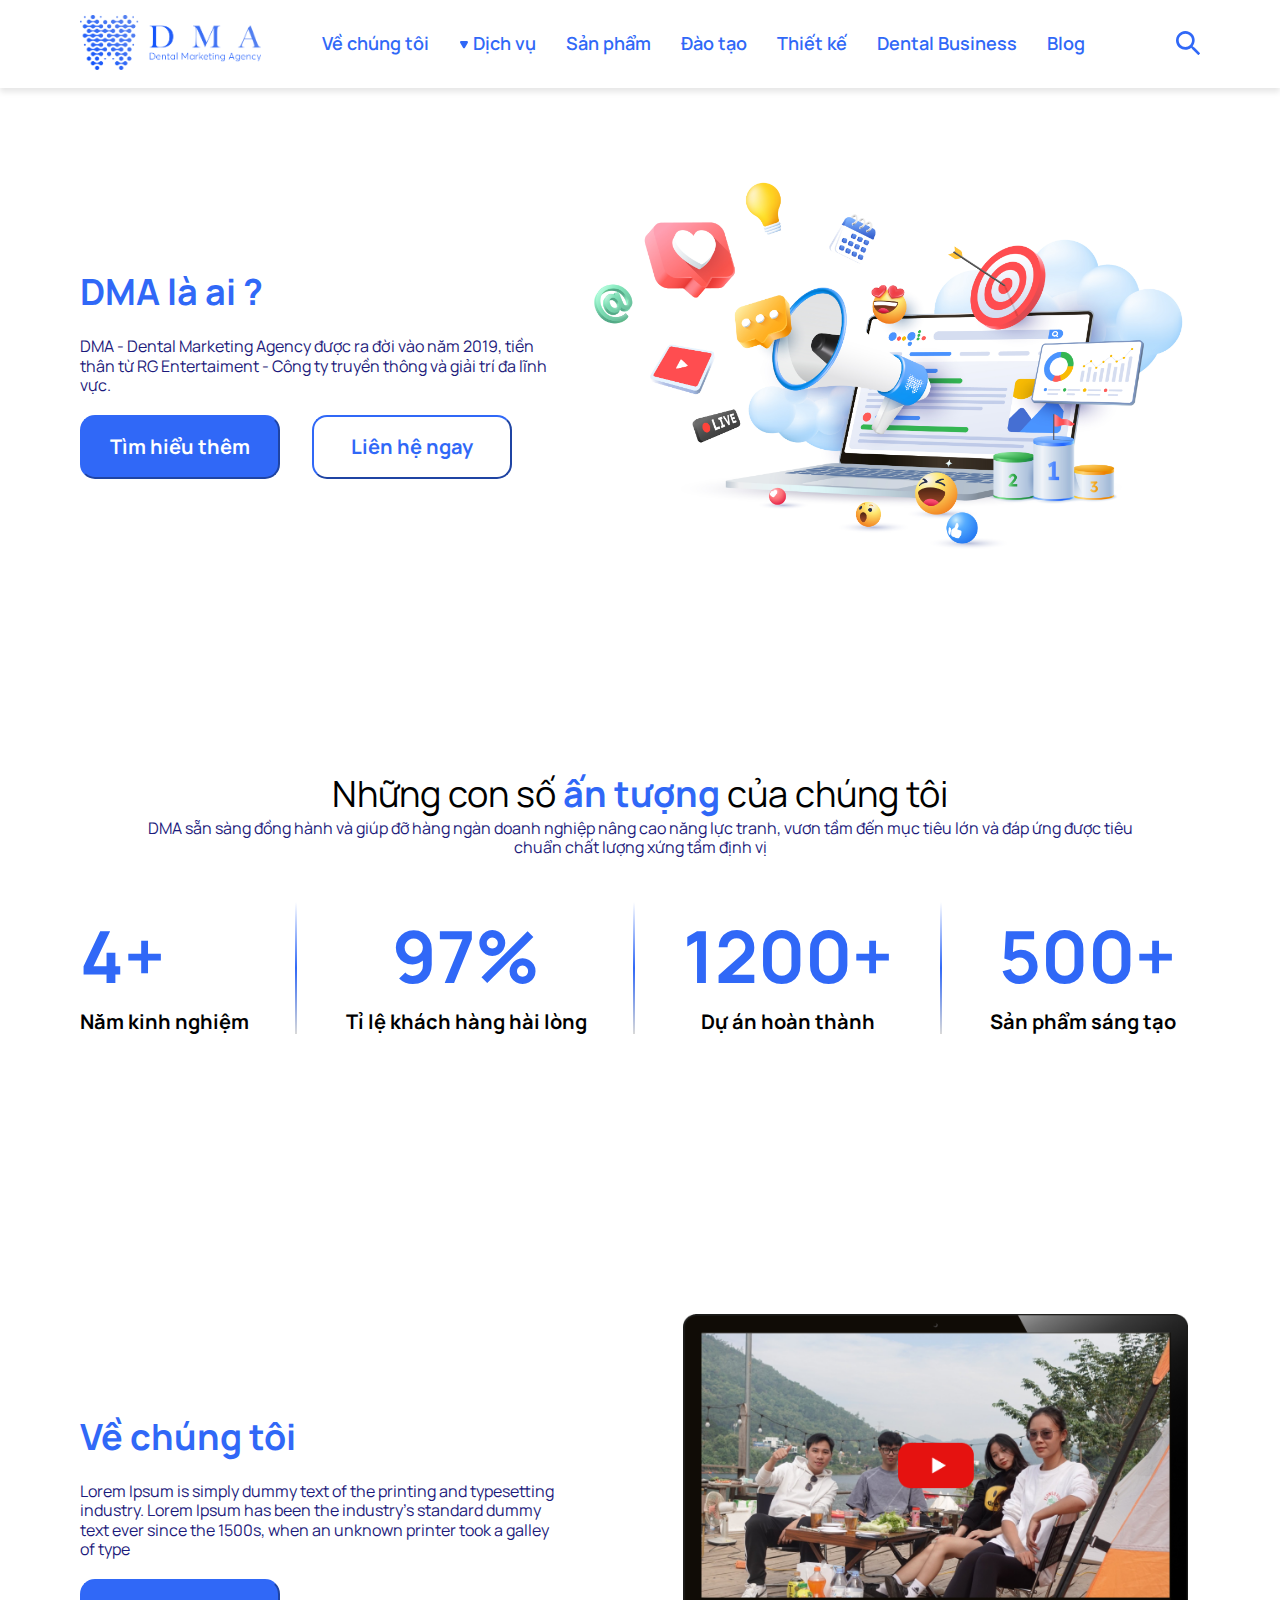
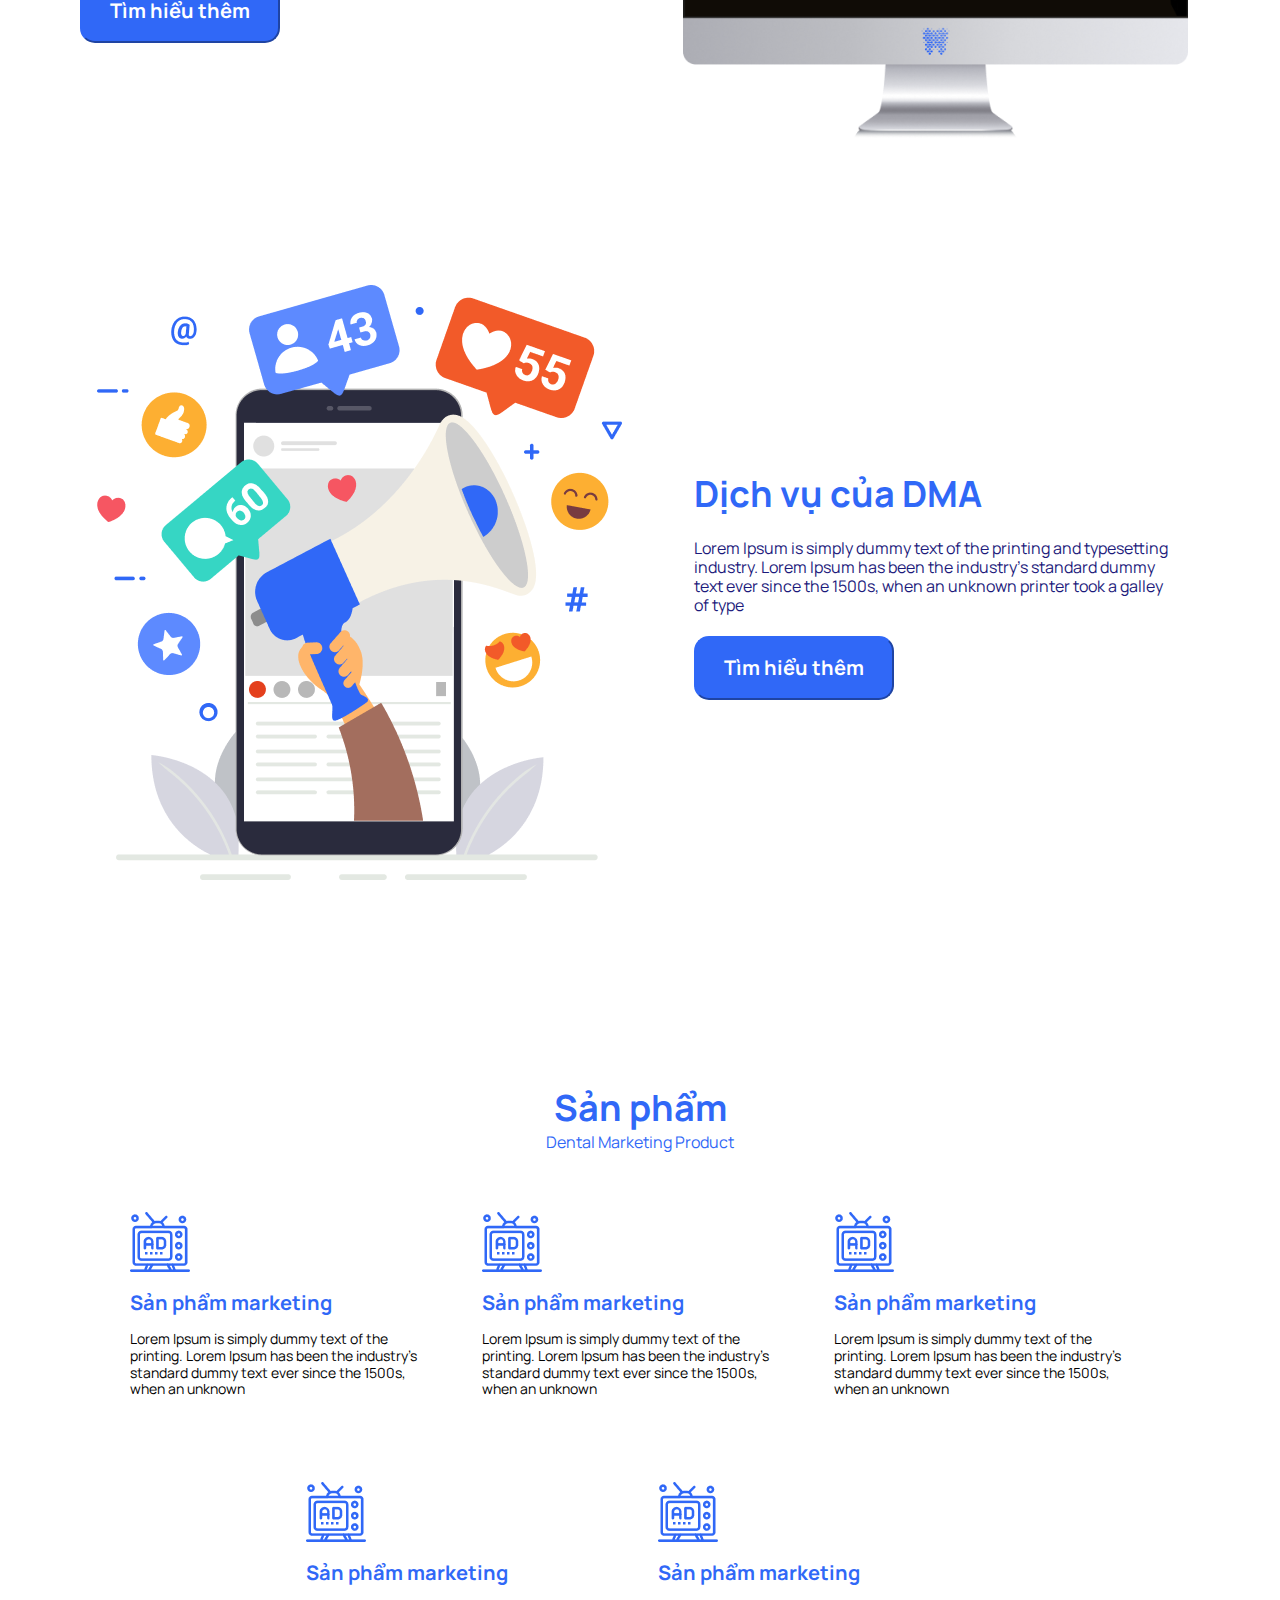
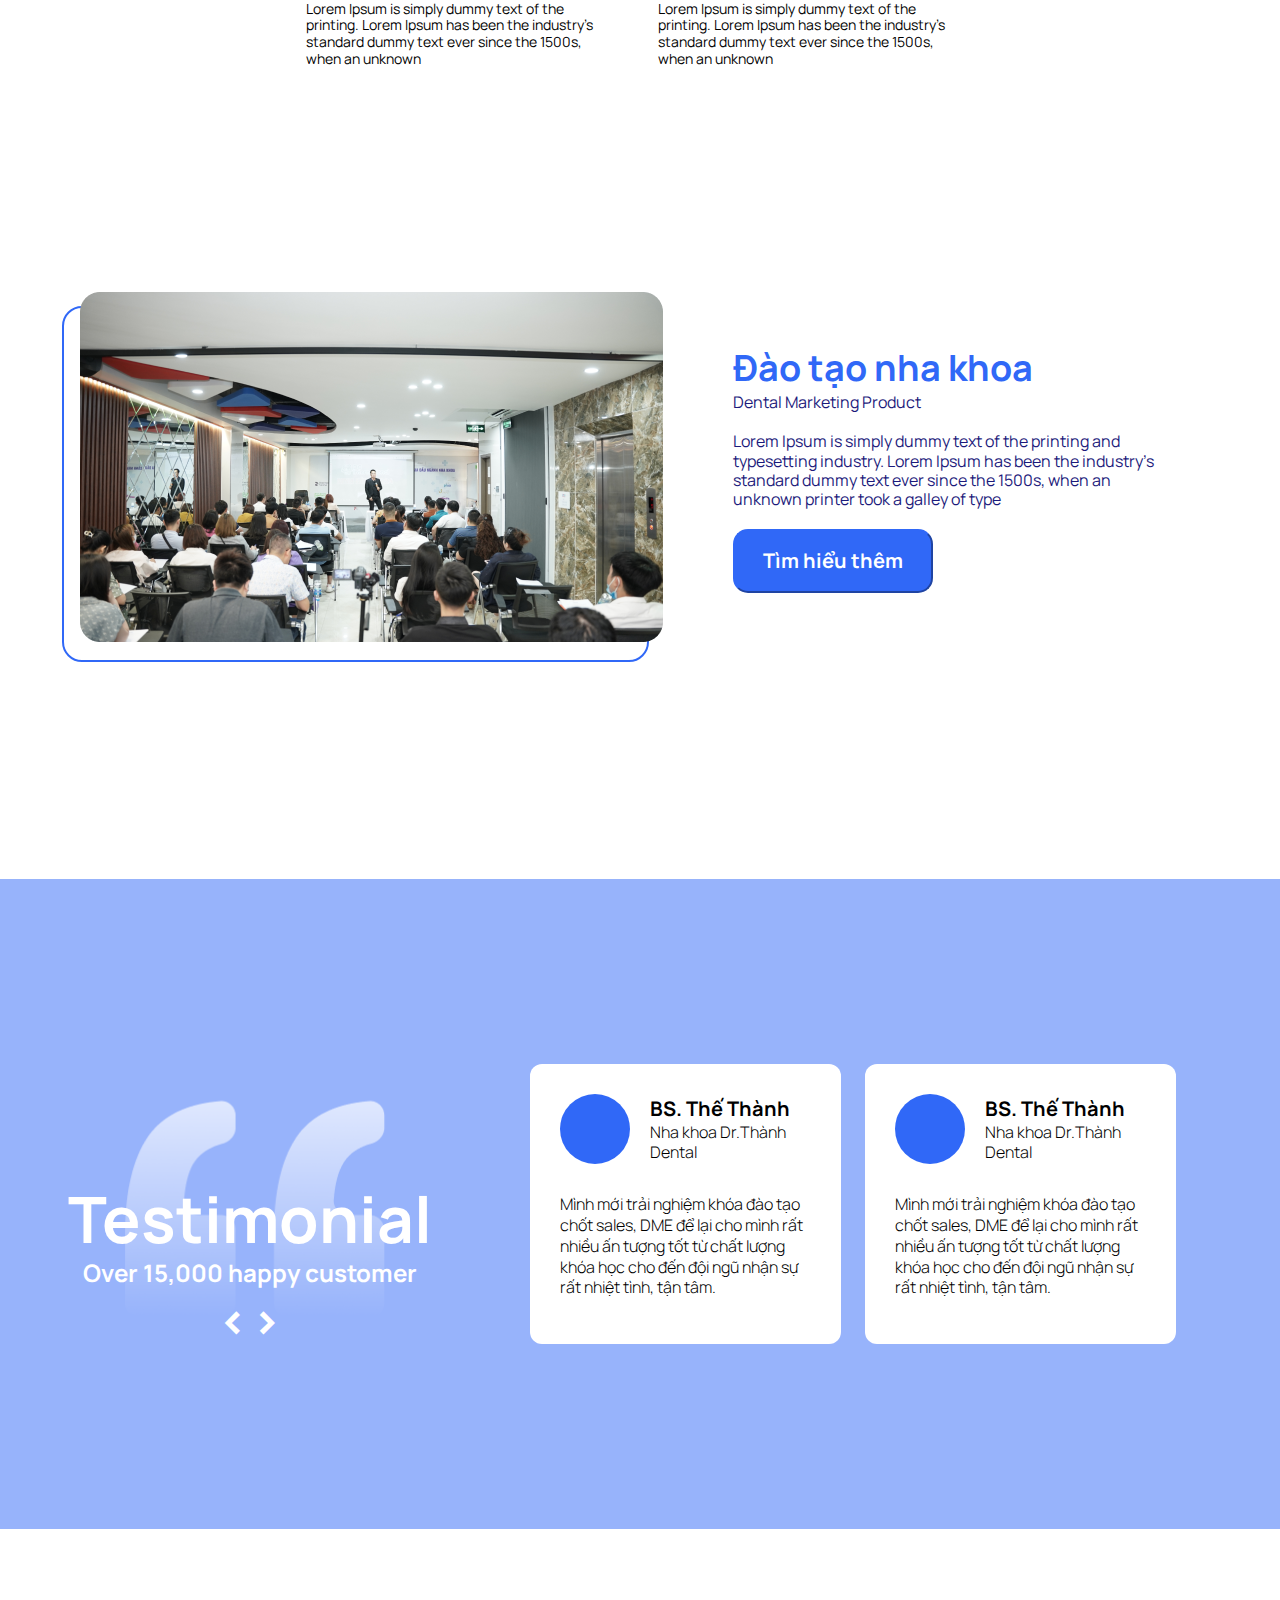
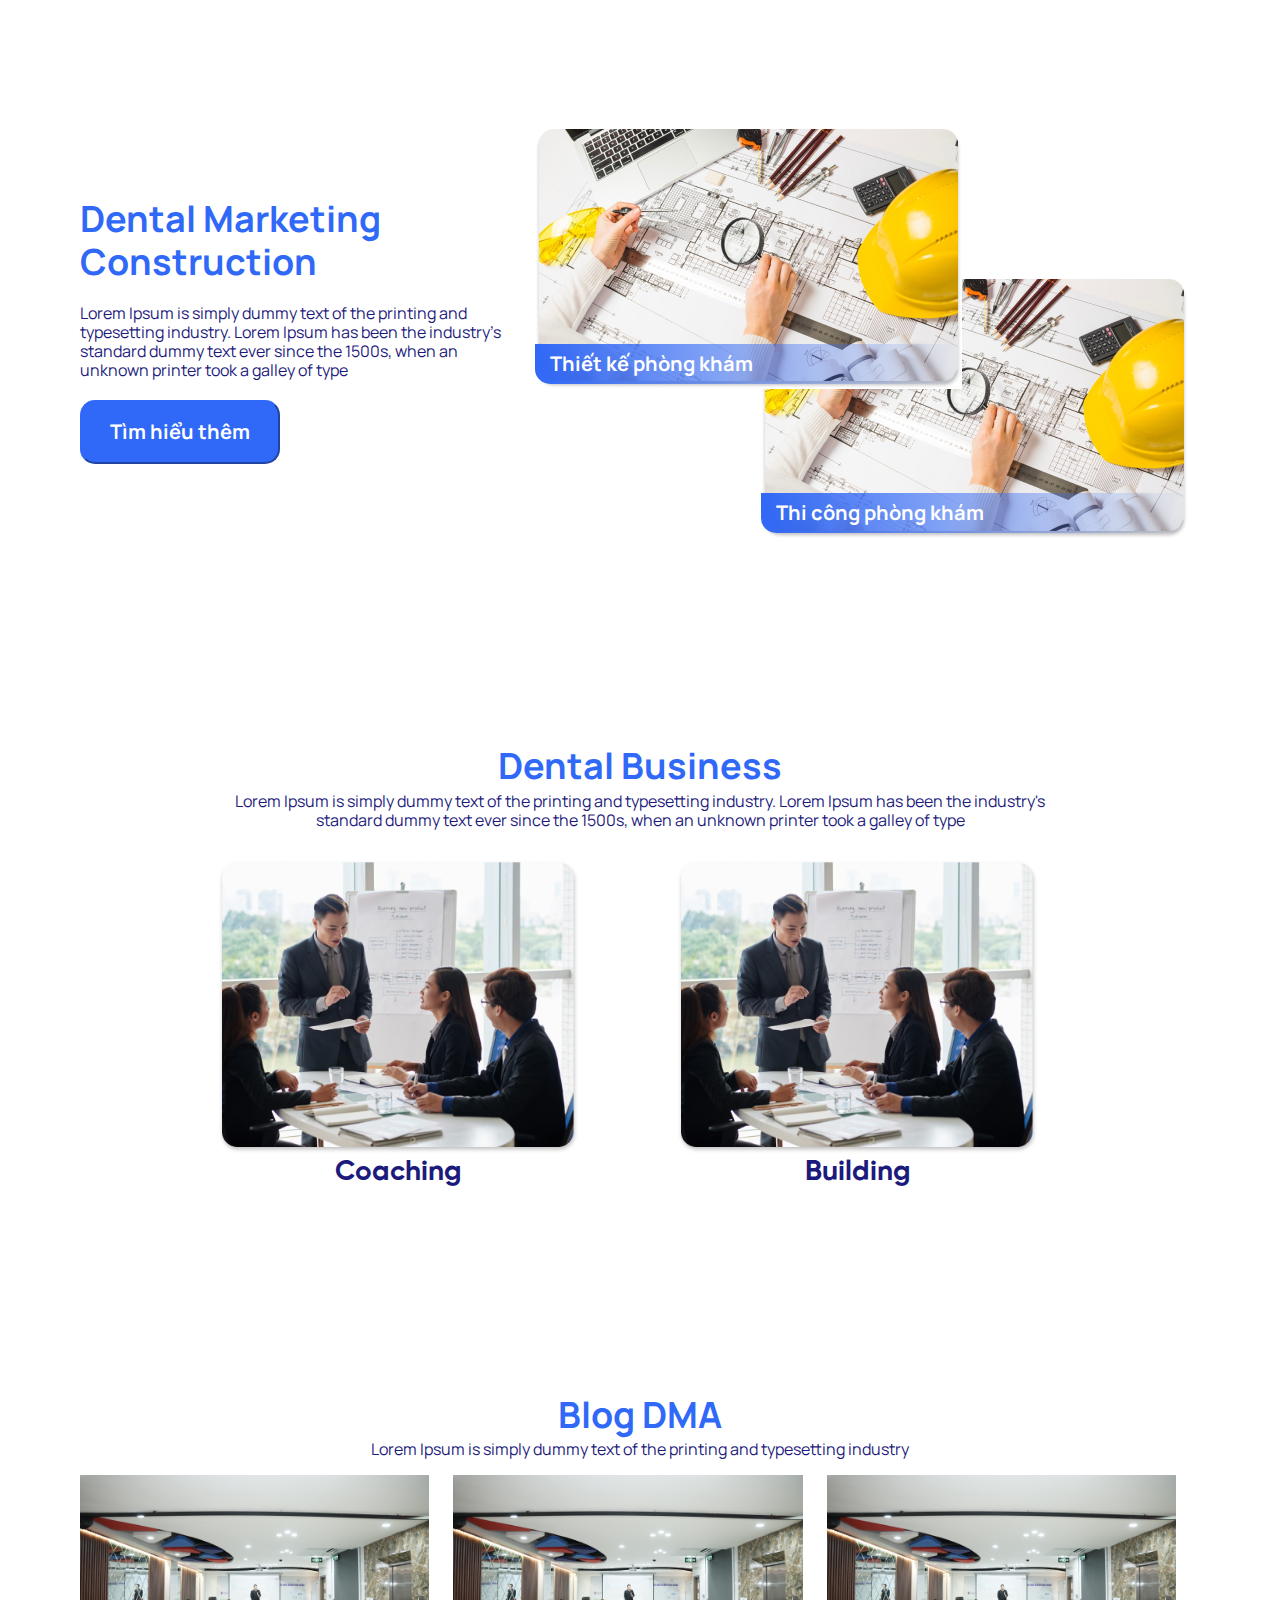
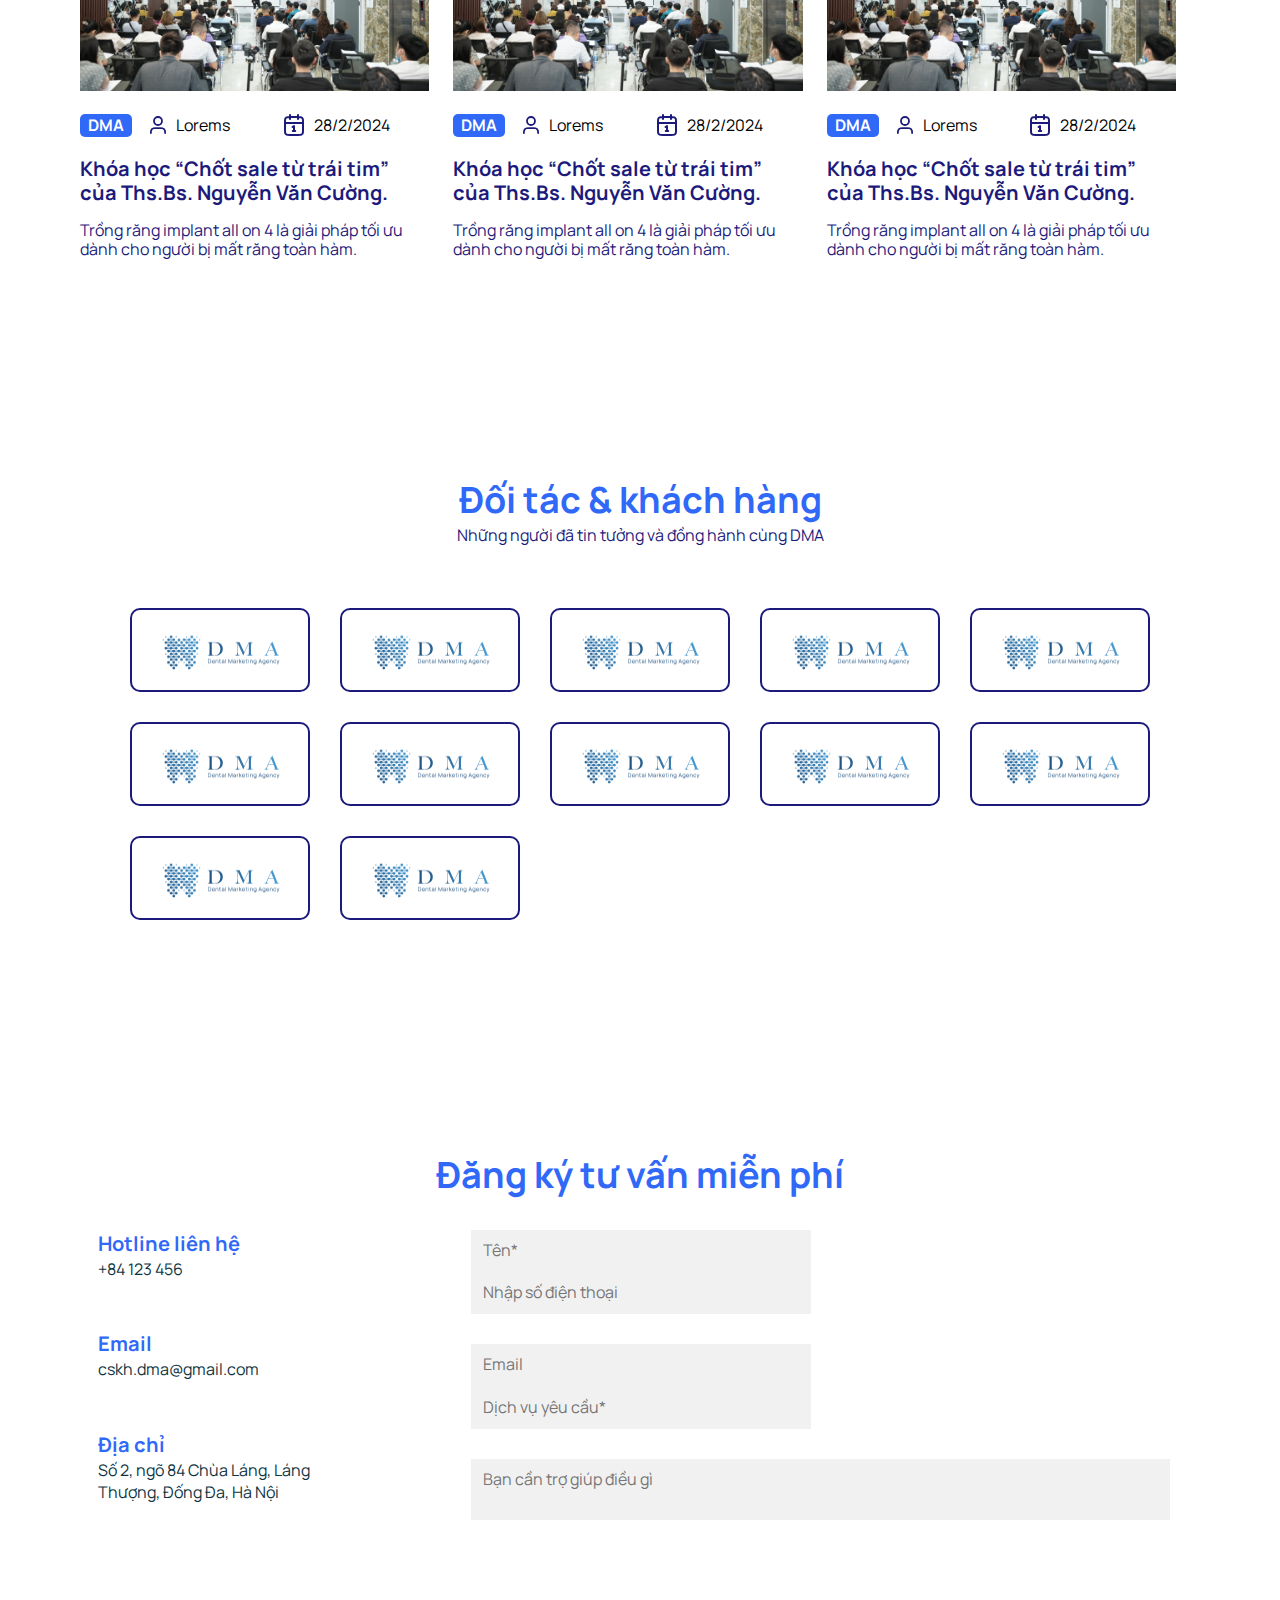
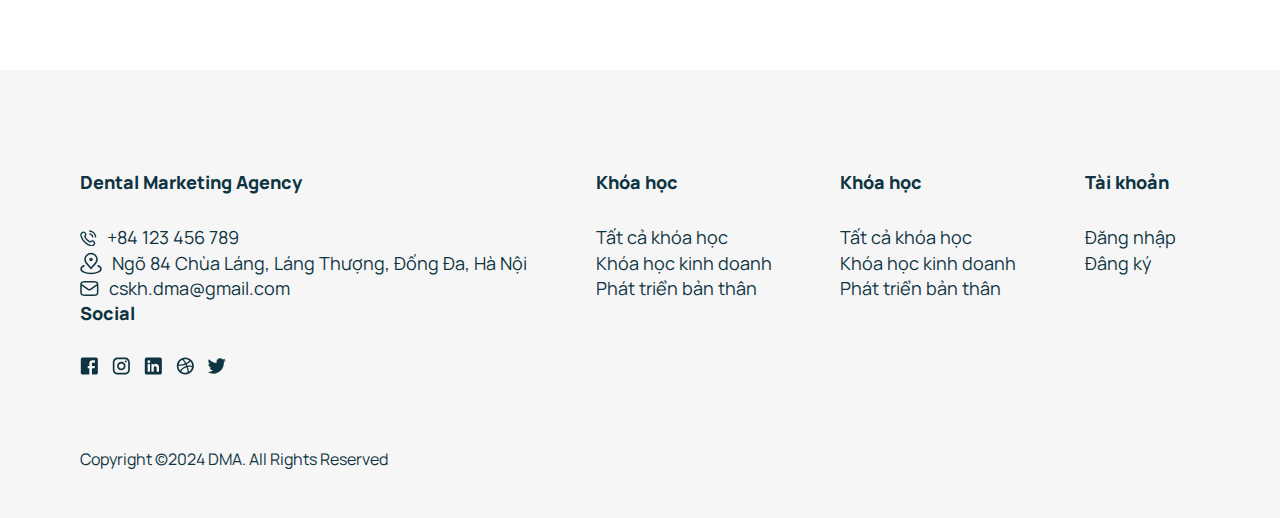
==== index.html @ 4ac7c69f "update code responsive index.html" ====
<!DOCTYPE html>
<html lang="en">

<head>
  <meta charset="UTF-8" />
  <meta name="viewport" content="width=device-width, initial-scale=1.0" />
  <title>Document</title>
  <link rel="stylesheet" href="./css/reset.css" />
  <link rel="stylesheet" href="./css/grid.css">
  <link rel="stylesheet" href="./css/base.css" />
  <link rel="stylesheet" href="./css/index.css" />
  <link href="https://fonts.googleapis.com/css2?family=Manrope:wght@400;500;600;700&display=swap" rel="stylesheet" />
</head>

<body>
  <div class="wrapper">
    <!-- header -->
    <header class="header">
      <div class="grid wide">
        <div class="row no-gutter justify-between align-center">
          <div class="col logo no-gutter">
            <img src="./images/Logo.png" alt="logo" />
          </div>
          <div class="col sm-0">
            <ul class="list-menu">
              <li class="list-menu__item"><a href=""> Về chúng tôi</li></a>
              <li class="list-menu__item marker"><a href=""><span>
                    <svg class="dropdown-icon" width="10" height="10" viewBox="0 0 9 7" fill="none"
                      xmlns="http://www.w3.org/2000/svg">
                      <path
                        d="M5.36603 6C4.98113 6.66667 4.01887 6.66667 3.63397 6L1.0359 1.5C0.650999 0.833335 1.13212 2.22131e-07 1.90192 2.89429e-07L7.09808 7.43691e-07C7.86788 8.10989e-07 8.349 0.833334 7.9641 1.5L5.36603 6Z"
                        fill="#3068F7" />
                    </svg>

                  </span> Dịch vụ</li></a>
              <li class="list-menu__item"><a href=""> Sản phẩm</li></a>
              <li class="list-menu__item"><a href=""> Đào tạo</li></a>
              <li class="list-menu__item"><a href=""> Thiết kế</li></a>
              <li class="list-menu__item"><a href=""> Dental Business</li></a>
              <li class="list-menu__item"><a href=""> Blog</li></a>
            </ul>
          </div>
          <div class="menu-hamburger xl-0 sm-1">
          <input type="checkbox" id="toggle" class="toggle-checkbox">
          <label for="toggle" class="icon-menu-hamburger" >
            <svg xmlns="http://www.w3.org/2000/svg"
            width="20px"
            height="20px"
              viewBox="0 0 448 512">
              <path
                d="M0 96C0 78.3 14.3 64 32 64l384 0c17.7 0 32 14.3 32 32s-14.3 32-32 32L32 128C14.3 128 0 113.7 0 96zM0 256c0-17.7 14.3-32 32-32l384 0c17.7 0 32 14.3 32 32s-14.3 32-32 32L32 288c-17.7 0-32-14.3-32-32zM448 416c0 17.7-14.3 32-32 32L32 448c-17.7 0-32-14.3-32-32s14.3-32 32-32l384 0c17.7 0 32 14.3 32 32z" />
            </svg>
          </label>
          <ul class="menu">
            <label for="toggle" class="close-btn">&times;</label>
            <li class="list-menu__item"><a href="">Về chúng tôi</li></a>
            <li class="list-menu__item marker"><a href=""><span>
                  <svg class="dropdown-icon" width="10" height="10" viewBox="0 0 9 7" fill="none"
                    xmlns="http://www.w3.org/2000/svg">
                    <path
                      d="M5.36603 6C4.98113 6.66667 4.01887 6.66667 3.63397 6L1.0359 1.5C0.650999 0.833335 1.13212 2.22131e-07 1.90192 2.89429e-07L7.09808 7.43691e-07C7.86788 8.10989e-07 8.349 0.833334 7.9641 1.5L5.36603 6Z"
                      fill="#3068F7" />
                  </svg>

                </span> Dịch vụ</li></a>
            <li class="list-menu__item"><a href=""> Sản phẩm</li></a>
            <li class="list-menu__item"><a href=""> Đào tạo</li></a>
            <li class="list-menu__item"><a href=""> Thiết kế</li></a>
            <li class="list-menu__item"><a href=""> Dental Business</li></a>
            <li class="list-menu__item"><a href=""> Blog</li></a>
          </ul>
        </div>
          <div class="col search sm-0">
            <div class="align-center row" style="margin: 0;height: 100%;">
              <span class="align-center">
                <svg width="27" height="27" viewBox="0 0 27 27" fill="none" xmlns="http://www.w3.org/2000/svg">
                  <path fill-rule="evenodd" clip-rule="evenodd"
                    d="M20.8086 18.6822L26.8075 24.6883C27.0754 24.9862 27.0622 25.4424 26.7775 25.7243L25.7277 26.7754C25.5869 26.9175 25.3952 26.9975 25.1953 26.9975C24.9953 26.9975 24.8037 26.9175 24.6629 26.7754L18.664 20.7693C18.4981 20.603 18.3475 20.4221 18.2141 20.2287L17.0893 18.7272C15.2282 20.2151 12.9171 21.0252 10.5355 21.0245C5.62785 21.0416 1.36328 17.6521 0.266542 12.8628C-0.830192 8.07343 1.53362 3.16242 5.95852 1.03721C10.3834 -1.088 15.6885 0.139776 18.733 3.99366C21.7774 7.84754 21.7488 13.299 18.664 17.1206L20.1637 18.1566C20.3979 18.3067 20.6143 18.483 20.8086 18.6822ZM3.03678 10.5138C3.03678 14.6602 6.39402 18.0215 10.5354 18.0215C12.5241 18.0215 14.4314 17.2305 15.8377 15.8225C17.2439 14.4146 18.034 12.505 18.034 10.5138C18.034 6.36749 14.6767 3.00621 10.5354 3.00621C6.39402 3.00621 3.03678 6.36749 3.03678 10.5138Z"
                    fill="#3068F7" />
                </svg>
              </span>
            </div>
          </div>
        </div>
      </div>
    </header>
    <!-- body -->
    <div class="body">
      <!-- Giới thiệu -->
      <section class="introduce grid wide">
        <div class="row align-center">
          <div class="col left sm-12">
            <h2>DMA là ai ?</h2>
            <p>DMA - Dental Marketing Agency được ra đời vào năm 2019, tiền thân từ RG Entertaiment - Công ty truyền
              thông và giải trí đa lĩnh vực.</p>
            <div class="row">
              <button class="btn btn--has-bg mr-4">Tìm hiểu thêm</button>
              <button class="btn btn--default">Liên hệ ngay</button>
            </div>
          </div>
          <div class="col right sm-12">
            <img src="./images/banner.png" alt="banner">
          </div>
        </div>
        <div class="social-network lg-0">
          <div class="icon">
            <img src="./images/messenger.png" alt="">
          </div>
          <div class="icon" style="margin:10px 0">
            <img src="./images/facebook.png" alt="">
          </div>
          <div class="icon">
            <img src="./images/zalo.png" alt="">
          </div>
        </div>
      </section>
      <!-- Chỉ số -->
      <section class="indicators grid wide">
        <h3>Những con số <strong>ấn tượng</strong> của chúng tôi</h3>
        <p>DMA sẵn sàng đồng hành và giúp đỡ hàng ngàn doanh nghiệp nâng cao năng lực tranh,
          vươn tầm đến mục tiêu lớn và đáp ứng được tiêu chuẩn chất lượng xứng tầm định vị</p>
        <div class="row">
          <div class="col number">
            <h3>4+</h3>
            <span>Năm kinh nghiệm</span>
          </div>
          <div class="col number">
            <h3>97%</h3>
            <span>Tỉ lệ khách hàng hài lòng</span>
          </div>
          <div class="col number">
            <h3>1200+</h3>
            <span>Dự án hoàn thành</span>
          </div>
          <div class="col number">
            <h3>500+</h3>
            <span>Sản phẩm sáng tạo</span>
          </div>
        </div>
      </section>
      <!-- Hết chỉ số -->
      <!-- Giới thiệu 2 -->
      <section class="introduce grid wide">
        <div class="row align-center">
          <div class="col left">
            <h2>Về chúng tôi</h2>
            <p>Lorem Ipsum is simply dummy text of the printing and typesetting industry.
              Lorem Ipsum has been the industry's standard dummy text ever since the 1500s,
              when an unknown printer took a galley of type</p>
            <div class="row">
              <button class="btn btn--has-bg mr-4">Tìm hiểu thêm</button>
            </div>
          </div>
          <div class="col right xl-o-1">
            <img src="./images/Group 881.png" alt="banner">
          </div>
        </div>
      </section>
      <!--End Giới thiệu 2 -->
      <!--Dịch vụ -->
      <section class="introduce grid wide service" style="margin-top: 145px;">
        <div class="row align-center">
          <div class="col right lg-6">
            <img src="./images/Group.png" alt="banner" style="width: auto;display: inline-block;">
          </div>
          <div class="col left lg-6">
            <h2>Dịch vụ của DMA</h2>
            <p>Lorem Ipsum is simply dummy text of the printing and typesetting industry.
              Lorem Ipsum has been the industry's standard dummy text ever since the 1500s, when an unknown printer took
              a
              galley of type</p>
            <div class="row">
              <button class="btn btn--has-bg mr-4">Tìm hiểu thêm</button>
            </div>
          </div>
        </div>
      </section>
      <!-- End dịch vụ -->
      <!-- Sản phẩm -->
      <section class="products grid wide">
        <div class="title">
          <h3>Sản phẩm</h3>
          <span>Dental Marketing Product</span>
        </div>
        <div class="list-prd row justify-center">
          <div class="col prd sm-6">
            <img src="./images/ad.png" alt="">
            <h5>Sản phẩm marketing</h5>
            <p>Lorem Ipsum is simply dummy text of the printing.
              Lorem Ipsum has been the industry's standard dummy text ever since the 1500s, when an unknown </p>
          </div>
          <div class="col prd sm-6">
            <img src="./images/ad.png" alt="">
            <h5>Sản phẩm marketing</h5>
            <p>Lorem Ipsum is simply dummy text of the printing.
              Lorem Ipsum has been the industry's standard dummy text ever since the 1500s, when an unknown </p>
          </div>
          <div class="col prd sm-6">
            <img src="./images/ad.png" alt="">
            <h5>Sản phẩm marketing</h5>
            <p>Lorem Ipsum is simply dummy text of the printing.
              Lorem Ipsum has been the industry's standard dummy text ever since the 1500s, when an unknown </p>
          </div>
          <div class="col prd sm-6">
            <img src="./images/ad.png" alt="">
            <h5>Sản phẩm marketing</h5>
            <p>Lorem Ipsum is simply dummy text of the printing.
              Lorem Ipsum has been the industry's standard dummy text ever since the 1500s, when an unknown </p>
          </div>
          <div class="col prd sm-6">
            <img src="./images/ad.png" alt="">
            <h5>Sản phẩm marketing</h5>
            <p>Lorem Ipsum is simply dummy text of the printing.
              Lorem Ipsum has been the industry's standard dummy text ever since the 1500s, when an unknown </p>
          </div>
        </div>
      </section>
      <!-- End sản phẩm -->
      <section class="training grid wide">
        <div class="row align-center justify-around">
          <div class="col xl-5 sm-6 right" style="text-align: end;">
            <div class="image frame">
              <img src="./images/Rectangle 18.png" alt="banner" style="width: auto;display: inline-block;">
            </div>
          </div>
          <div class="col xl-2 lg-0"></div>
          <div class="col xl-5 sm-6 left ">
            <div class="title">
              <h3>Đào tạo nha khoa</h3>
              <span>Dental Marketing Product</span>
            </div>
            <p>Lorem Ipsum is simply dummy text of the printing and typesetting industry.
              Lorem Ipsum has been the industry's standard dummy text ever since the 1500s, when an unknown printer took
              a
              galley of type</p>
            <button class="btn btn--has-bg mr-4">Tìm hiểu thêm</button>
          </div>
        </div>
      </section>
      <!-- Testimonial -->
      <section class="grid testimonial">
        <div class="row wide align-end">
          <div class="left">
            <div class="row flex-column ">
              <div class="background">
                <img src="./images/quote.png" alt="">
                <div>
                  <h2>Testimonial</h2>
                  <span>Over 15,000 happy customer</span>
                </div>
              </div>
              <div class="pagi">
                <span>
                  < </span>
                    <span>></span>
              </div>
            </div>
          </div>
          <div class="right">
            <div class="row no-wrap">
              <div class="col xl-6 md-12">
                <div class="comment">
                  <div class="identity">
                    <div class="avatar">
                      <div style="width:70px;height: 70px;border-radius: 50%;background-color: var(--primary-color);">
                      </div>
                      <!-- <img src="" alt=""> -->
                    </div>
                    <div>
                      <h4>BS. Thế Thành</h4>
                      <p>Nha khoa Dr.Thành Dental</p>
                    </div>
                  </div>
                  <p>Mình mới trải nghiệm khóa đào tạo chốt sales,
                    DME để lại cho mình rất nhiều ấn tượng tốt từ chất lượng khóa học
                    cho đến đội ngũ nhận sự rất nhiệt tình, tận tâm.</p>
                </div>
              </div>
              <div class="col xl-6 md-12">
                <div class="comment">
                  <div class="identity">
                    <div class="avatar">
                      <div style="width:70px;height: 70px;border-radius: 50%;background-color: var(--primary-color);">
                      </div>
                      <!-- <img src="" alt=""> -->
                    </div>
                    <div>
                      <h4>BS. Thế Thành</h4>
                      <p>Nha khoa Dr.Thành Dental</p>
                    </div>
                  </div>
                  <p>Mình mới trải nghiệm khóa đào tạo chốt sales,
                    DME để lại cho mình rất nhiều ấn tượng tốt từ chất lượng khóa học
                    cho đến đội ngũ nhận sự rất nhiệt tình, tận tâm.</p>
                </div>
              </div>
              <div class="col xl-6 md-12">
                <div class="comment">
                  <div class="identity">
                    <div class="avatar">
                      <div style="width:70px;height: 70px;border-radius: 50%;background-color: var(--primary-color);">
                      </div>
                      <!-- <img src="" alt=""> -->
                    </div>
                    <div>
                      <h4>BS. Thế Thành</h4>
                      <p>Nha khoa Dr.Thành Dental</p>
                    </div>
                  </div>
                  <p>Mình mới trải nghiệm khóa đào tạo chốt sales,
                    DME để lại cho mình rất nhiều ấn tượng tốt từ chất lượng khóa học
                    cho đến đội ngũ nhận sự rất nhiệt tình, tận tâm.</p>
                </div>
              </div>
            </div>
          </div>
        </div>
      </section>
      <!-- End testimonial -->
      <!-- Dental Marketing -->
      <section class="grid wide deltal">
        <div class="row">
          <div class="col xl-5 sm-6 left">
            <div class="title">
              <h3>Dental Marketing
                Construction</h3>
            </div>
            <p>Lorem Ipsum is simply dummy text of the printing and typesetting industry.
              Lorem Ipsum has been the industry's standard dummy text ever since the 1500s, when an unknown printer took
              a
              galley of type</p>
            <button class="btn btn--has-bg mr-4">Tìm hiểu thêm</button>
          </div>
          <div class="col xl-7 sm-6 right">
            <div class="block">
              <img src="./images/thietkephongkham.jpg" alt="anhthietke">
              <p><span>Thiết kế phòng khám</span></p>
            </div>
            <div class="block z">
              <img src="./images/thietkephongkham.jpg" alt="anhthietke">
              <p><span>Thi công phòng khám</span></p>
            </div>
          </div>
        </div>
      </section>
      <!--End Dental Marketing -->
      <!-- Dental business -->
      <section class="grid wide business">
        <div class="title">
          <h3>Dental Business</h3>
          <p>Lorem Ipsum is simply dummy text of the printing and typesetting industry.
            Lorem Ipsum has been the industry's standard dummy text ever since the 1500s,
            when an unknown printer took a galley of type</p>
        </div>
        <div class="row">
          <div class="col">
            <img src="./images/business1.jpg" alt="coaching">
            <h6>Coaching</h6>
          </div>
          <div class="col">
            <img src="./images/business1.jpg" alt="Building">
            <h6>Building</h6>
          </div>
        </div>
      </section>
      <!-- End:Dental business -->
      <!-- Blog DMA-->
      <section class="grid wide blog">
        <div class="title">
          <h3>Blog DMA</h3>
          <p>Lorem Ipsum is simply dummy text of the printing and typesetting industry</p>
        </div>
        <div class="row">
          <div class="col xl-4 sm-6">
            <img src="./images/vp.png" alt="coaching">
            <div>
              <span>DMA</span>
              <span class="row align-center">
                <svg width="16" height="18" viewBox="0 0 18 20" fill="none" xmlns="http://www.w3.org/2000/svg">
                  <path
                    d="M17 19C17 17.6044 17 16.9067 16.8278 16.3389C16.44 15.0605 15.4395 14.06 14.1611 13.6722C13.5933 13.5 12.8956 13.5 11.5 13.5H6.5C5.10444 13.5 4.40665 13.5 3.83886 13.6722C2.56045 14.06 1.56004 15.0605 1.17224 16.3389C1 16.9067 1 17.6044 1 19M13.5 5.5C13.5 7.98528 11.4853 10 9 10C6.51472 10 4.5 7.98528 4.5 5.5C4.5 3.01472 6.51472 1 9 1C11.4853 1 13.5 3.01472 13.5 5.5Z"
                    stroke="#1C1A7B" stroke-width="2" stroke-linecap="round" stroke-linejoin="round" />
                </svg>
                <span style="width: 10px;height: 1px;"></span>
                Lorems</span>
              <span class="row align-center">
                <svg width="20" height="22" viewBox="0 0 20 22" fill="none" xmlns="http://www.w3.org/2000/svg">
                  <path
                    d="M19 9H1M14 1V5M6 1V5M8.5 13L10 12V17M8.75 17H11.25M5.8 21H14.2C15.8802 21 16.7202 21 17.362 20.673C17.9265 20.3854 18.3854 19.9265 18.673 19.362C19 18.7202 19 17.8802 19 16.2V7.8C19 6.11984 19 5.27976 18.673 4.63803C18.3854 4.07354 17.9265 3.6146 17.362 3.32698C16.7202 3 15.8802 3 14.2 3H5.8C4.11984 3 3.27976 3 2.63803 3.32698C2.07354 3.6146 1.6146 4.07354 1.32698 4.63803C1 5.27976 1 6.11984 1 7.8V16.2C1 17.8802 1 18.7202 1.32698 19.362C1.6146 19.9265 2.07354 20.3854 2.63803 20.673C3.27976 21 4.11984 21 5.8 21Z"
                    stroke="#1C1A7B" stroke-width="2" stroke-linecap="round" stroke-linejoin="round" />
                </svg>
                <span style="width: 10px;height: 1px;"></span>
                28/2/2024</span>
            </div>
            <h6>Khóa học “Chốt sale từ trái tim” của Ths.Bs. Nguyễn Văn Cường.</h6>
            <p>Trồng răng implant all on 4 là giải pháp tối ưu dành cho người bị mất răng toàn hàm.</p>
          </div>
          <div class="col xl-4 sm-6">
            <img src="./images/vp.png" alt="coaching">
            <div>
              <span>DMA</span>
              <span class="row align-center">
                <svg width="16" height="18" viewBox="0 0 18 20" fill="none" xmlns="http://www.w3.org/2000/svg">
                  <path
                    d="M17 19C17 17.6044 17 16.9067 16.8278 16.3389C16.44 15.0605 15.4395 14.06 14.1611 13.6722C13.5933 13.5 12.8956 13.5 11.5 13.5H6.5C5.10444 13.5 4.40665 13.5 3.83886 13.6722C2.56045 14.06 1.56004 15.0605 1.17224 16.3389C1 16.9067 1 17.6044 1 19M13.5 5.5C13.5 7.98528 11.4853 10 9 10C6.51472 10 4.5 7.98528 4.5 5.5C4.5 3.01472 6.51472 1 9 1C11.4853 1 13.5 3.01472 13.5 5.5Z"
                    stroke="#1C1A7B" stroke-width="2" stroke-linecap="round" stroke-linejoin="round" />
                </svg>
                <span style="width: 10px;height: 1px;"></span>
                Lorems</span>
              <span class="row align-center">
                <svg width="20" height="22" viewBox="0 0 20 22" fill="none" xmlns="http://www.w3.org/2000/svg">
                  <path
                    d="M19 9H1M14 1V5M6 1V5M8.5 13L10 12V17M8.75 17H11.25M5.8 21H14.2C15.8802 21 16.7202 21 17.362 20.673C17.9265 20.3854 18.3854 19.9265 18.673 19.362C19 18.7202 19 17.8802 19 16.2V7.8C19 6.11984 19 5.27976 18.673 4.63803C18.3854 4.07354 17.9265 3.6146 17.362 3.32698C16.7202 3 15.8802 3 14.2 3H5.8C4.11984 3 3.27976 3 2.63803 3.32698C2.07354 3.6146 1.6146 4.07354 1.32698 4.63803C1 5.27976 1 6.11984 1 7.8V16.2C1 17.8802 1 18.7202 1.32698 19.362C1.6146 19.9265 2.07354 20.3854 2.63803 20.673C3.27976 21 4.11984 21 5.8 21Z"
                    stroke="#1C1A7B" stroke-width="2" stroke-linecap="round" stroke-linejoin="round" />
                </svg>
                <span style="width: 10px;height: 1px;"></span>
                28/2/2024</span>
            </div>
            <h6>Khóa học “Chốt sale từ trái tim” của Ths.Bs. Nguyễn Văn Cường.</h6>
            <p>Trồng răng implant all on 4 là giải pháp tối ưu dành cho người bị mất răng toàn hàm.</p>
          </div>
          <div class="col xl-4 sm-6">
            <img src="./images/vp.png" alt="coaching">
            <div>
              <span>DMA</span>
              <span class="row align-center">
                <svg width="16" height="18" viewBox="0 0 18 20" fill="none" xmlns="http://www.w3.org/2000/svg">
                  <path
                    d="M17 19C17 17.6044 17 16.9067 16.8278 16.3389C16.44 15.0605 15.4395 14.06 14.1611 13.6722C13.5933 13.5 12.8956 13.5 11.5 13.5H6.5C5.10444 13.5 4.40665 13.5 3.83886 13.6722C2.56045 14.06 1.56004 15.0605 1.17224 16.3389C1 16.9067 1 17.6044 1 19M13.5 5.5C13.5 7.98528 11.4853 10 9 10C6.51472 10 4.5 7.98528 4.5 5.5C4.5 3.01472 6.51472 1 9 1C11.4853 1 13.5 3.01472 13.5 5.5Z"
                    stroke="#1C1A7B" stroke-width="2" stroke-linecap="round" stroke-linejoin="round" />
                </svg>
                <span style="width: 10px;height: 1px;"></span>
                Lorems</span>
              <span class="row align-center">
                <svg width="20" height="22" viewBox="0 0 20 22" fill="none" xmlns="http://www.w3.org/2000/svg">
                  <path
                    d="M19 9H1M14 1V5M6 1V5M8.5 13L10 12V17M8.75 17H11.25M5.8 21H14.2C15.8802 21 16.7202 21 17.362 20.673C17.9265 20.3854 18.3854 19.9265 18.673 19.362C19 18.7202 19 17.8802 19 16.2V7.8C19 6.11984 19 5.27976 18.673 4.63803C18.3854 4.07354 17.9265 3.6146 17.362 3.32698C16.7202 3 15.8802 3 14.2 3H5.8C4.11984 3 3.27976 3 2.63803 3.32698C2.07354 3.6146 1.6146 4.07354 1.32698 4.63803C1 5.27976 1 6.11984 1 7.8V16.2C1 17.8802 1 18.7202 1.32698 19.362C1.6146 19.9265 2.07354 20.3854 2.63803 20.673C3.27976 21 4.11984 21 5.8 21Z"
                    stroke="#1C1A7B" stroke-width="2" stroke-linecap="round" stroke-linejoin="round" />
                </svg>
                <span style="width: 10px;height: 1px;"></span>
                28/2/2024</span>
            </div>
            <h6>Khóa học “Chốt sale từ trái tim” của Ths.Bs. Nguyễn Văn Cường.</h6>
            <p>Trồng răng implant all on 4 là giải pháp tối ưu dành cho người bị mất răng toàn hàm.</p>
          </div>
        </div>
      </section>
      <!-- End blog DMA -->
      <section class="grid wide partner">
        <div class="title">
          <h3>Đối tác & khách hàng</h3>
          <p>Những người đã tin tưởng và đồng hành cùng DMA</p>
        </div>
        <div class="row">
          <div class="col lg-2 md-3">
            <img src="./images/img_partner.jpg" alt="">
          </div>
          <div class="col lg-2 md-3">
            <img src="./images/img_partner.jpg" alt="">
          </div>
          <div class="col lg-2 md-3">
            <img src="./images/img_partner.jpg" alt="">
          </div>
          <div class="col lg-2 md-3">
            <img src="./images/img_partner.jpg" alt="">
          </div>
          <div class="col lg-2 md-3">
            <img src="./images/img_partner.jpg" alt="">
          </div>
          <div class="col lg-2 md-3">
            <img src="./images/img_partner.jpg" alt="">
          </div>
          <div class="col lg-2 md-3">
            <img src="./images/img_partner.jpg" alt="">
          </div>
          <div class="col lg-2 md-3">
            <img src="./images/img_partner.jpg" alt="">
          </div>
          <div class="col lg-2 md-3">
            <img src="./images/img_partner.jpg" alt="">
          </div>
          <div class="col lg-2 md-3">
            <img src="./images/img_partner.jpg" alt="">
          </div>
          <div class="col lg-2 md-3">
            <img src="./images/img_partner.jpg" alt="">
          </div>
          <div class="col lg-2 md-3">
            <img src="./images/img_partner.jpg" alt="">
          </div>
        </div>
      </section>
      <!-- Register -->
      <section class="grid wide register">
        <div class="title">
          <h3>Đăng ký tư vấn miễn phí</h3>
        </div>
        <div class="row justify-between">
          <div class="col xl-4">
            <div class="info">
              <h6>Hotline liên hệ</h6>
              <p>+84 123 456 </p>
            </div>
            <div class="info">
              <h6>Email</h6>
              <p>cskh.dma@gmail.com</p>
            </div>
            <div class="info">
              <h6>Địa chỉ</h6>
              <p>Số 2, ngõ 84 Chùa Láng, Láng Thượng, Đống Đa, Hà Nội</p>
            </div>
          </div>
          <div class="col xl-8 row flex-column">
            <div class="field">
              <input type="text" name="name" id="name" placeholder="Tên*">
              <input type="tel" id="phone" name="phone" pattern="[0-9]{10,11}" maxlength="11"
                placeholder="Nhập số điện thoại" required>
            </div>
            <div class="field">
              <input type="email" name="email" id="email" placeholder="Email">
              <input type="text" name="other" id="other" placeholder="Dịch vụ yêu cầu*">
            </div>
            <textarea name="support" id="support" placeholder="Bạn cần trợ giúp điều gì"></textarea>
          </div>
        </div>
      </section>
      <!-- End register -->
      <footer>
        <div class="grid wide">
          <div class="row justify-between">
            <div class="col">
              <h6>Dental Marketing Agency</h6>
              <p>
                <svg width="16.8" height="16.8" viewBox="0 0 19 19" fill="none" xmlns="http://www.w3.org/2000/svg">
                  <path
                    d="M11.1 4.43294C11.9139 4.59175 12.662 4.98982 13.2484 5.57622C13.8348 6.16262 14.2328 6.91066 14.3916 7.72461M11.1 1.09961C12.791 1.28747 14.368 2.04476 15.5718 3.24712C16.7757 4.44948 17.535 6.02545 17.725 7.71628M7.91413 10.9855C6.91281 9.98419 6.12216 8.85198 5.54216 7.64397C5.49227 7.54006 5.46732 7.48811 5.44816 7.42236C5.38006 7.18873 5.42897 6.90185 5.57065 6.70399C5.61052 6.64832 5.65815 6.60069 5.75341 6.50543C6.04475 6.21409 6.19042 6.06842 6.28565 5.92194C6.64482 5.36953 6.64482 4.65738 6.28565 4.10497C6.19042 3.95849 6.04475 3.81282 5.75341 3.52148L5.59102 3.35909C5.14815 2.91622 4.92671 2.69479 4.6889 2.5745C4.21593 2.33527 3.65738 2.33527 3.18441 2.5745C2.94659 2.69479 2.72516 2.91622 2.28229 3.35909L2.15092 3.49045C1.70957 3.9318 1.4889 4.15248 1.32036 4.45251C1.13334 4.78543 0.998871 5.3025 1.00001 5.68436C1.00103 6.02848 1.06778 6.26366 1.20129 6.73404C1.91877 9.26187 3.27249 11.6472 5.26248 13.6372C7.25246 15.6271 9.63776 16.9809 12.1656 17.6983C12.636 17.8318 12.8711 17.8986 13.2153 17.8996C13.5971 17.9008 14.1142 17.7663 14.4471 17.5793C14.7471 17.4107 14.9678 17.1901 15.4092 16.7487L15.5405 16.6173C15.9834 16.1745 16.2048 15.953 16.3251 15.7152C16.5644 15.2423 16.5644 14.6837 16.3251 14.2107C16.2048 13.9729 15.9834 13.7515 15.5405 13.3086L15.3781 13.1462C15.0868 12.8549 14.9411 12.7092 14.7947 12.614C14.2422 12.2548 13.5301 12.2548 12.9777 12.614C12.8312 12.7092 12.6855 12.8549 12.3942 13.1462C12.2989 13.2415 12.2513 13.2891 12.1956 13.329C11.9978 13.4707 11.7109 13.5196 11.4773 13.4515C11.4115 13.4323 11.3596 13.4074 11.2557 13.3575C10.0476 12.7775 8.91544 11.9868 7.91413 10.9855Z"
                    stroke="#0E3441" stroke-width="1.5" stroke-linecap="round" stroke-linejoin="round" />
                </svg>
                +84 123 456 789
              </p>
              <p>
                <svg width="22" height="23" viewBox="0 0 22 23" fill="none" xmlns="http://www.w3.org/2000/svg">
                  <path
                    d="M4 13.7864C2.14864 14.6031 1 15.7412 1 17C1 19.4853 5.47715 21.5 11 21.5C16.5228 21.5 21 19.4853 21 17C21 15.7412 19.8514 14.6031 18 13.7864M17 7.5C17 11.5637 12.5 13.5 11 16.5C9.5 13.5 5 11.5637 5 7.5C5 4.18629 7.68629 1.5 11 1.5C14.3137 1.5 17 4.18629 17 7.5ZM12 7.5C12 8.05228 11.5523 8.5 11 8.5C10.4477 8.5 10 8.05228 10 7.5C10 6.94772 10.4477 6.5 11 6.5C11.5523 6.5 12 6.94772 12 7.5Z"
                    stroke="#0E3441" stroke-width="1.5" stroke-linecap="round" stroke-linejoin="round" />
                </svg>
                Ngõ 84 Chùa Láng, Láng Thượng, Đống Đa, Hà Nội
              </p>
              <p>
                <svg width="19" height="15" viewBox="0 0 19 15" fill="none" xmlns="http://www.w3.org/2000/svg">
                  <path
                    d="M1 3.33301L7.8041 8.09588C8.35508 8.48156 8.63056 8.6744 8.93022 8.7491C9.19491 8.81508 9.47175 8.81508 9.73645 8.7491C10.0361 8.6744 10.3116 8.48156 10.8626 8.09588L17.6667 3.33301M5 14.1663H13.6667C15.0668 14.1663 15.7669 14.1663 16.3016 13.8939C16.772 13.6542 17.1545 13.2717 17.3942 12.8013C17.6667 12.2665 17.6667 11.5665 17.6667 10.1663V4.83301C17.6667 3.43288 17.6667 2.73281 17.3942 2.19803C17.1545 1.72763 16.772 1.34517 16.3016 1.10549C15.7669 0.833008 15.0668 0.833008 13.6667 0.833008H5C3.59987 0.833008 2.8998 0.833008 2.36502 1.10549C1.89462 1.34517 1.51217 1.72763 1.27248 2.19803C1 2.73281 1 3.43288 1 4.83301V10.1663C1 11.5665 1 12.2665 1.27248 12.8013C1.51217 13.2717 1.89462 13.6542 2.36502 13.8939C2.8998 14.1663 3.59987 14.1663 5 14.1663Z"
                    stroke="#0E3441" stroke-width="1.5" stroke-linecap="round" stroke-linejoin="round" />
                </svg>
                cskh.dma@gmail.com
              </p>
            </div>
            <div class="col">
              <h6>Khóa học</h6>
              <p>Tất cả khóa học</p>
              <p>Khóa học kinh doanh</p>
              <p>Phát triển bản thân</p>
            </div>
            <div class="col">
              <h6>Khóa học</h6>
              <p>Tất cả khóa học</p>
              <p>Khóa học kinh doanh</p>
              <p>Phát triển bản thân</p>
            </div>
            <div class="col">
              <h6>Tài khoản</h6>
              <p>Đăng nhập</p>
              <p>Đâng ký</p>
            </div>
            <div class="col">
              <h6>Social</h6>
              <p>
                <svg width="18" height="18" viewBox="0 0 19 18" fill="none" xmlns="http://www.w3.org/2000/svg">
                  <path
                    d="M18.8398 2V16C18.8398 17.1046 17.9444 18 16.8398 18H13.0898C12.8137 18 12.5898 17.7761 12.5898 17.5V11.5H14.9298C15.1675 11.5 15.3723 11.3328 15.4198 11.1L15.7798 9.3C15.7947 9.22729 15.7765 9.15173 15.7301 9.09378C15.6838 9.03582 15.614 9.00147 15.5398 9H12.5898V5.75C12.5898 5.61193 12.7018 5.5 12.8398 5.5H15.3398C15.616 5.5 15.8398 5.27614 15.8398 5V3.5C15.8398 3.22386 15.616 3 15.3398 3H12.8398C11.183 3 9.83984 4.34315 9.83984 6V9H8.60984C8.3337 9 8.10984 9.22386 8.10984 9.5V11C8.10984 11.2761 8.3337 11.5 8.60984 11.5H9.83984V17.5C9.83984 17.7761 9.61599 18 9.33984 18H2.83984C1.73527 18 0.839844 17.1046 0.839844 16V2C0.839844 0.89543 1.73527 0 2.83984 0H16.8398C17.9444 0 18.8398 0.89543 18.8398 2Z"
                    fill="#0E3441" />
                </svg>
                <svg width="18" height="18" viewBox="0 0 19 18" fill="none" xmlns="http://www.w3.org/2000/svg">
                  <path fill-rule="evenodd" clip-rule="evenodd"
                    d="M13.8398 0H5.83984C3.07842 0 0.839844 2.23858 0.839844 5V13C0.839844 15.7614 3.07842 18 5.83984 18H13.8398C16.6013 18 18.8398 15.7614 18.8398 13V5C18.8398 2.23858 16.6013 0 13.8398 0ZM17.0899 13C17.0844 14.7926 15.6325 16.2445 13.8399 16.25H5.83986C4.04722 16.2445 2.59535 14.7926 2.58986 13V4.99997C2.59535 3.20732 4.04722 1.75546 5.83986 1.74997H13.8399C15.6325 1.75546 17.0844 3.20732 17.0899 4.99997V13ZM14.5899 5.24997C15.1421 5.24997 15.5899 4.80225 15.5899 4.24997C15.5899 3.69768 15.1421 3.24997 14.5899 3.24997C14.0376 3.24997 13.5899 3.69768 13.5899 4.24997C13.5899 4.80225 14.0376 5.24997 14.5899 5.24997ZM9.83986 4.49998C7.35458 4.49998 5.33986 6.51469 5.33986 8.99998C5.33986 11.4853 7.35458 13.5 9.83986 13.5C12.3251 13.5 14.3399 11.4853 14.3399 8.99998C14.3425 7.80569 13.8693 6.65955 13.0248 5.81506C12.1803 4.97056 11.0342 4.49731 9.83986 4.49998ZM7.08986 8.99997C7.08986 10.5187 8.32108 11.75 9.83986 11.75C11.3586 11.75 12.5899 10.5187 12.5899 8.99997C12.5899 7.48118 11.3586 6.24997 9.83986 6.24997C8.32108 6.24997 7.08986 7.48118 7.08986 8.99997Z"
                    fill="#0E3441" />
                </svg>
                <svg width="18" height="18" viewBox="0 0 19 18" fill="none" xmlns="http://www.w3.org/2000/svg">
                  <path fill-rule="evenodd" clip-rule="evenodd"
                    d="M2.83984 0H16.8398C17.9444 0 18.8398 0.89543 18.8398 2V16C18.8398 17.1046 17.9444 18 16.8398 18H2.83984C1.73527 18 0.839844 17.1046 0.839844 16V2C0.839844 0.89543 1.73527 0 2.83984 0ZM5.8398 15C6.11594 15 6.3398 14.7761 6.3398 14.5V7.49997C6.3398 7.22382 6.11594 6.99997 5.8398 6.99997H4.3398C4.06365 6.99997 3.8398 7.22382 3.8398 7.49997V14.5C3.8398 14.7761 4.06365 15 4.3398 15H5.8398ZM5.08982 5.99997C4.26139 5.99997 3.58982 5.32839 3.58982 4.49997C3.58982 3.67154 4.26139 2.99997 5.08982 2.99997C5.91824 2.99997 6.58982 3.67154 6.58982 4.49997C6.58982 5.32839 5.91824 5.99997 5.08982 5.99997ZM15.3398 15C15.616 15 15.8398 14.7761 15.8398 14.5V9.9C15.8723 8.31078 14.6974 6.95452 13.1198 6.76C12.0169 6.65925 10.9481 7.17441 10.3398 8.1V7.5C10.3398 7.22386 10.116 7 9.83984 7H8.33984C8.0637 7 7.83984 7.22386 7.83984 7.5V14.5C7.83984 14.7761 8.0637 15 8.33984 15H9.83984C10.116 15 10.3398 14.7761 10.3398 14.5V10.75C10.3398 9.92157 11.0114 9.25 11.8398 9.25C12.6683 9.25 13.3398 9.92157 13.3398 10.75V14.5C13.3398 14.7761 13.5637 15 13.8398 15H15.3398Z"
                    fill="#0E3441" />
                </svg>
                <svg width="18" height="18" viewBox="0 0 19 18" fill="none" xmlns="http://www.w3.org/2000/svg">
                  <path fill-rule="evenodd" clip-rule="evenodd"
                    d="M9.83984 0C4.86928 0 0.839844 4.02944 0.839844 9C0.839844 13.9706 4.86928 18 9.83984 18C14.8104 18 18.8398 13.9706 18.8398 9C18.8398 6.61305 17.8916 4.32387 16.2038 2.63604C14.516 0.948211 12.2268 0 9.83984 0ZM17.0399 9.00001C16.0092 8.69054 14.939 8.53289 13.8629 8.53201C13.2227 8.54055 12.5844 8.60378 11.9549 8.72101C11.7299 8.17201 11.4959 7.64101 11.2439 7.11001C12.724 6.37049 14.0737 5.3947 15.2399 4.22101C16.408 5.53792 17.049 7.23968 17.0399 9.00001ZM10.6229 5.92199C11.9583 5.25211 13.1745 4.36732 14.2229 3.30299C12.9675 2.33273 11.4266 1.80435 9.83994 1.79999C9.25735 1.80234 8.67718 1.87486 8.11194 2.01599C9.05066 3.24972 9.89028 4.5558 10.6229 5.92199ZM6.7978 2.48397C7.77322 3.74217 8.64317 5.0787 9.3988 6.47997C7.81799 7.09727 6.13685 7.41763 4.4398 7.42497C3.90746 7.41916 3.37577 7.38612 2.8468 7.32597C3.35819 5.19474 4.81248 3.41249 6.7978 2.48397ZM2.63983 8.65799V8.99999C2.644 10.7758 3.3043 12.4874 4.49383 13.806C5.89424 11.5286 8.07626 9.8393 10.6318 9.05399C10.4428 8.58602 10.2269 8.13605 10.0109 7.68608L10.0109 7.68605L10.0108 7.68603L10.0108 7.68599C8.23998 8.39998 6.34919 8.76958 4.43983 8.77499C3.838 8.77291 3.23687 8.73383 2.63983 8.65799ZM5.50201 14.7329C6.73654 12.5966 8.74331 11.015 11.109 10.3139C11.7418 12.0626 12.1912 13.8724 12.45 15.7139C10.1236 16.6292 7.48794 16.2605 5.50201 14.7419V14.7329ZM12.441 10.008C13.0154 11.6499 13.443 13.3395 13.719 15.057C15.3715 14.0016 16.5221 12.3179 16.905 10.395C15.924 10.0682 14.8969 9.90105 13.863 9.89996C13.3871 9.90428 12.912 9.94036 12.441 10.008Z"
                    fill="#0E3441" />
                </svg>
                <svg width="18" height="18" viewBox="0 0 21 18" fill="none" xmlns="http://www.w3.org/2000/svg">
                  <path
                    d="M20.3907 2.60871C19.8746 3.33755 19.2509 3.97332 18.5435 4.49148C18.5435 4.68187 18.5435 4.87226 18.5435 5.07323C18.5491 8.53073 17.2448 11.846 14.9228 14.2759C12.6009 16.7058 9.45559 18.0469 6.19204 17.9987C4.3053 18.0054 2.44273 17.5493 0.750223 16.666C0.658963 16.6238 0.600102 16.5282 0.600449 16.4227V16.3064C0.600449 16.1545 0.71668 16.0314 0.860058 16.0314C2.71467 15.9666 4.50312 15.2858 5.97237 14.0851C4.29368 14.0493 2.7833 12.9964 2.08821 11.3773C2.0531 11.2889 2.06403 11.1875 2.11706 11.1097C2.17008 11.0319 2.25753 10.989 2.34782 10.9965C2.85801 11.0508 3.37329 11.0006 3.86554 10.8485C2.01241 10.4412 0.619996 8.81222 0.420719 6.81849C0.413636 6.72285 0.454116 6.63021 0.527534 6.57404C0.600953 6.51787 0.696697 6.50629 0.780178 6.54348C1.27748 6.77582 1.81431 6.8982 2.3578 6.90311C0.734028 5.77466 0.0326643 3.62829 0.650373 1.67791C0.714136 1.48838 0.867324 1.34838 1.05364 1.30934C1.23997 1.2703 1.43193 1.33798 1.55901 1.48751C3.75019 3.95677 6.76091 5.42819 9.95637 5.59152C9.87452 5.2457 9.83426 4.89031 9.83655 4.53379C9.86644 2.66438 10.9589 0.999071 12.6024 0.317499C14.2459 -0.364072 16.1152 0.0729817 17.3353 1.42405C18.1669 1.2563 18.9709 0.960526 19.7217 0.54613C19.7767 0.509775 19.8464 0.509775 19.9014 0.54613C19.9357 0.604387 19.9357 0.678264 19.9014 0.736522C19.5378 1.61825 18.9234 2.35779 18.1441 2.85199C18.8265 2.76819 19.497 2.59773 20.141 2.34428C20.1953 2.30519 20.2665 2.30519 20.3208 2.34428C20.3662 2.36628 20.4002 2.40837 20.4136 2.45932C20.4271 2.51027 20.4187 2.56492 20.3907 2.60871Z"
                    fill="#0E3441" />
                </svg>
              </p>

            </div>
          </div>
          <p class="copyright">Copyright ©2024 DMA. All Rights Reserved</p>
        </div>
      </footer>
    </div>
  </div>
</body>

</html>
---- css/grid.css ----
.container {
    width: 1320px;
    margin: 0 auto;
  }
  .container-fluid {
    width: 100%;
  }
  .grid {
    width: 100%;
    padding: 0;
    display: block;
  }
 .wide {
    max-width: 1400px;
    margin: 0 auto;
    width: 1320px;
  }
  .row {
    display: flex;
    flex-wrap: wrap;
  }
  .row.no-wrap{
    flex-wrap: nowrap;

  }
  .row.flex-column{
    flex-direction: column;
  }
  .row {
    margin: 0 -12px;
    width: 100%;
  }
  .row.no-gutter {
    margin: 0;
  }
  
  .col {
    padding: 0 12px;
    box-sizing: border-box;
  }
  .col.no-gutter {
    padding: 0;
  }
  
  .align-center {
    align-items: center;
  }
  .align-end {
    align-items: end;
  }
  .justify-center {
    justify-content: center;
  }
  .justify-between {
    justify-content: space-between;
  }
  .justify-around {
    justify-content: space-around;
  }
  .row.no-gutter .col {
    padding: 0;
  }
  .order-0{
    order: 0;
  }
  .order-1{
    order: 1;
  }
  .order-2{
    order: 2;
  }
  .order-3{
    order: 3;
  }
  .order-4{
    order: 4;
  }
  .order-5{
    order: 5;
  }
  .xl-0 {
    display: none;
  }
  .xl-1 {
    flex: 0 0 8.33333%;
    max-width: 8.33333%;
  }
  .xl-2 {
    flex: 0 0 16.66667%;
    max-width: 16.66667%;
  }
  .xl-3 {
    flex: 0 0 25%;
    max-width: 25%;
  }
  .xl-4 {
    flex: 0 0 33.33333%;
    max-width: 33.33333%;
  }
  .xl-5 {
    flex: 0 0 41.66667%;
    max-width: 41.66667%;
  }
  .xl-6 {
    flex: 0 0 50%;
    max-width: 50%;
  }
  .xl-7 {
    flex: 0 0 58.33333%;
    max-width: 58.33333%;
  }
  .xl-8 {
    flex: 0 0 66.66667%;
    max-width: 66.66667%;
  }
  .xl-9 {
    flex: 0 0 75%;
    max-width: 75%;
  }
  .xl-10 {
    flex: 0 0 83.33333%;
    max-width: 83.33333%;
  }
  .xl-11 {
    flex: 0 0 91.66667%;
    max-width: 91.66667%;
  }
  .xl-12 {
    flex: 0 0 100%;
    max-width: 100%;
  }
  
  .xl-o-1 {
    margin-left: 8.33333%;
  }
  .xl-o-2 {
    margin-left: 16.66667%;
  }
  .xl-o-3 {
    margin-left: 25%;
  }
  .xl-o-4 {
    margin-left: 33.33333%;
  }
  .xl-o-5 {
    margin-left: 41.66667%;
  }
  .xl-o-6 {
    margin-left: 50%;
  }
  .xl-o-7 {
    margin-left: 58.33333%;
  }
  .xl-o-8 {
    margin-left: 66.66667%;
  }
  .xl-o-9 {
    margin-left: 75%;
  }
  .xl-o-10 {
    margin-left: 83.33333%;
  }
  .xl-o-11 {
    margin-left: 91.66667%;
  }

  @media screen and (max-width: 1599px) {
    .grid.wide {
      width: 1120px;
    }
  }

  @media screen and (max-width: 1399px) {
   
  }
  
  @media screen and (max-width: 1199px) {
    .grid.wide {
      width: 960px;
    }
    .col {
      padding: 0 12px;
    }
  
    .lg-0 {
      display: none;
    }
    .lg-1 {
      flex: 0 0 8.33333%;
      max-width: 8.33333%;
    }
    .lg-2 {
      flex: 0 0 16.66667%;
      max-width: 16.66667%;
    }
    .lg-3 {
      flex: 0 0 25%;
      max-width: 25%;
    }
    .lg-4 {
      flex: 0 0 33.33333%;
      max-width: 33.33333%;
    }
    .lg-5 {
      flex: 0 0 41.66667%;
      max-width: 41.66667%;
    }
    .lg-6 {
      flex: 0 0 50%;
      max-width: 50%;
    }
    .lg-7 {
      flex: 0 0 58.33333%;
      max-width: 58.33333%;
    }
    .lg-8 {
      flex: 0 0 66.66667%;
      max-width: 66.66667%;
    }
    .lg-9 {
      flex: 0 0 75%;
      max-width: 75%;
    }
    .lg-10 {
      flex: 0 0 83.33333%;
      max-width: 83.33333%;
    }
    .lg-11 {
      flex: 0 0 91.66667%;
      max-width: 91.66667%;
    }
    .lg-12 {
      flex: 0 0 100%;
      max-width: 100%;
    }
    .lg-0
      .lg-1
      .lg-2
      .lg-3
      .lg-4
      .lg-5
      .lg-6
      .lg-7
      .lg-8
      .lg-9
      .lg-10
      .lg-11
      .lg-12 {
      display: block;
    }
  }
  @media screen and (max-width: 991px) {

    .grid.wide {
      width: 720px;
    }
    .btn {
      font-size: 1.3rem;
      width: 14rem;
      padding: 1.6rem 0;
    }
    .btn.btn--has-bg {
      margin-right: 1.6rem;
    }
    .row {
      margin: 0 -8px;
    }
    .col {
      padding: 0 8px;
    }
    .md-0 {
      display: none;
    }
    .md-1 {
      flex: 0 0 8.33333%;
      max-width: 8.33333%;
    }
    .md-2 {
      flex: 0 0 16.66667%;
      max-width: 16.66667%;
    }
    .md-3 {
      flex: 0 0 25%;
      max-width: 25%;
    }
    .md-4 {
      flex: 0 0 33.33333%;
      max-width: 33.33333%;
    }
    .md-5 {
      flex: 0 0 41.66667%;
      max-width: 41.66667%;
    }
    .md-6 {
      flex: 0 0 50%;
      max-width: 50%;
    }
    .md-7 {
      flex: 0 0 58.33333%;
      max-width: 58.33333%;
    }
    .md-8 {
      flex: 0 0 66.66667%;
      max-width: 66.66667%;
    }
    .md-9 {
      flex: 0 0 75%;
      max-width: 75%;
    }
    .md-10 {
      flex: 0 0 83.33333%;
      max-width: 83.33333%;
    }
    .md-11 {
      flex: 0 0 91.66667%;
      max-width: 91.66667%;
    }
    .md-12 {
      flex: 0 0 100%;
      max-width: 100%;
    }
      .md-1,
      .md-2,
      .md-3,
      .md-4,
      .md-5,
      .md-6,
      .md-7,
      .md-8,
      .md-9,
      .md-10,
      .md-11,
      .md-12 {
      display: block;
    }
  }
  @media screen and (max-width: 767px) {
    .wide.wide {
      width: 540px;
    }
    .sm-0 {
      display: none;
    }
    .sm-1 {
      flex: 0 0 8.33333%;
      max-width: 8.33333%;
    }
    .sm-2 {
      flex: 0 0 16.66667%;
      max-width: 16.66667%;
    }
    .sm-3 {
      flex: 0 0 25%;
      max-width: 25%;
    }
    .sm-4 {
      flex: 0 0 33.33333%;
      max-width: 33.33333%;
    }
    .sm-5 {
      flex: 0 0 41.66667%;
      max-width: 41.66667%;
    }
    .sm-6 {
      flex: 0 0 50%;
      max-width: 50%;
    }
    .sm-7 {
      flex: 0 0 58.33333%;
      max-width: 58.33333%;
    }
    .sm-8 {
      flex: 0 0 66.66667%;
      max-width: 66.66667%;
    }
    .sm-9 {
      flex: 0 0 75%;
      max-width: 75%;
    }
    .sm-10 {
      flex: 0 0 83.33333%;
      max-width: 83.33333%;
    }
    .sm-11 {
      flex: 0 0 91.66667%;
      max-width: 91.66667%;
    }
    .sm-12 {
      flex: 0 0 100%;
      max-width: 100%;
    }
      .sm-1,
      .sm-2,
      .sm-3,
      .sm-4,
      .sm-5,
      .sm-6,
      .sm-7,
      .sm-8,
      .sm-9,
      .sm-10,
      .sm-11,
      .sm-12 {
      display: block;
    }
  }
  @media screen and (max-width: 575px) {
    .wide {
      width: 100%;
    }
    .row {
      margin: 0 -4px;
    }
    .col {
      padding: 0 4px;
    }
    .xs-0 {
      display: none;
    }
    .xs-1 {
      flex: 0 0 8.33333%;
      max-width: 8.33333%;
    }
    .xs-2 {
      flex: 0 0 16.66667%;
      max-width: 16.66667%;
    }
    .xs-3 {
      flex: 0 0 25%;
      max-width: 25%;
    }
    .xs-4 {
      flex: 0 0 33.33333%;
      max-width: 33.33333%;
    }
    .xs-5 {
      flex: 0 0 41.66667%;
      max-width: 41.66667%;
    }
    .xs-6 {
      flex: 0 0 50%;
      max-width: 50%;
    }
    .xs-7 {
      flex: 0 0 58.33333%;
      max-width: 58.33333%;
    }
    .xs-8 {
      flex: 0 0 66.66667%;
      max-width: 66.66667%;
    }
    .xs-9 {
      flex: 0 0 75%;
      max-width: 75%;
    }
    .xs-10 {
      flex: 0 0 83.33333%;
      max-width: 83.33333%;
    }
    .xs-11 {
      flex: 0 0 91.66667%;
      max-width: 91.66667%;
    }
    .xs-12 {
      flex: 0 0 100%;
      max-width: 100%;
    }
    .xs-0
      .xs-1
      .xs-2
      .xs-3
      .xs-4
      .xs-5
      .xs-6
      .xs-7
      .xs-8
      .xs-9
      .xs-10
      .xs-11
      .xs-12 {
      display: block;
    }
  }
---- css/base.css ----
:root {
  --primary-color: #3068f7;
  --text-color: #1c1a7b;
  --second-color-text: #0e3441;
}

@font-face {
  font-family: "SVN-Gilroy";
  src: url("../fonts/SVNGilroy\ Bold.otf") format("truetype");
  font-weight: bold;
}
@font-face {
  font-family: "SVN-Gilroy";
  src: url("../fonts/SVNGilroy\ Light.otf") format("truetype");
  font-weight: normal;
}

.mr-1 {
  margin-right: 8px;
}

.mr-2 {
  margin-right: 16px;
}

.mr-3 {
  margin-right: 24px;
}

.mr-4 {
  margin-right: 32px;
}

.btn {
  width: 220px;
  border-color: var(--primary-color);
  border-radius: 15px;
  font-weight: bold;
  font-size: 24px;
  padding: 20px 0;
  line-height: 1;
  cursor: pointer;
}

.btn--has-bg {
  background-color: var(--primary-color);
  color: #fff;
}

.btn--default {
  color: var(--primary-color);
  background-color: #fff;
}
.frame {
  position: relative;
  width: fit-content;
}
.frame::after {
  content: "";
  position: absolute;
  width: 100%;
  height: 100%;
  border: 2px solid var(--primary-color);
  border-radius: 20px;
  left: -18px;
  bottom: -18px;
  z-index: -1;
}

input,
textarea {
  border: none;
  font-size: 1.6rem;
  line-height: 1.2;
  padding: 11px 12px 12px;
  outline: none;
  background-color: #f1f1f1;
}

input:focus,
textarea:focus {
  outline: 1px solid var(--primary-color);
}

textarea {
  resize: none;
}

/* header */
.header {
  padding: 2rem 0;
  box-shadow: 0 4px 6px rgba(0, 0, 0, 0.1);
}
.header .logo > img {
  height: 55px;
}

.header .list-menu {
  display: flex;
  margin: 0;
  height: 100%;
  align-items: center;
  justify-content: center;
  padding: 0;
}
.header .list-menu .list-menu__item {
  padding: 10px 30px 10px 0;
}
.header .list-menu .list-menu__item a {
  display: inline-block;
  color: var(--primary-color);
  font-size: 2rem;
  font-weight: 600;
}

.header .list-menu .list-menu__item:hover a {
  color: #1c1a7b;
}
.header .list-menu .list-menu__item:hover .dropdown-icon path {
  fill: #1c1a7b;
}

.header .search {
  padding-right: 0;
  justify-content: end;
  align-items: center;
}

#toggle {
  display: none;
}

/* Menu bên phải */
ul.menu {
  position: fixed;
  top: 0;
  right: 0; /* Ban đầu ẩn menu ra khỏi màn hình */
  width: 250px;
  height: 100%;
  background-color: #3068F7;
  padding: 20px;
  transform:translateX(-100%);
  transition: moveRight 0.3s ease;
  z-index: 1000;
  color: white;
}
@keyframes moveRight {
  0% {
      transform: translateX(-100%);
  }
  100% {
      transform: translateX(0);
  }
}
ul.menu  li {
  margin: 20px 0;
}

ul.menu li a {
  color: white;
  text-decoration: none;
  font-size: 18px;
}

/* Overlay (nền mờ khi menu mở) */
.overlay {
  position: fixed;
  top: 0;
  left: 0;
  width: 100%;
  height: 100%;
  background-color: rgba(0, 0, 0, 0.5);
  visibility: hidden;
  opacity: 0;
  transition: opacity 0.3s ease, visibility 0.3s ease;
  z-index: 999;
}

/* Hiển thị menu và overlay khi checkbox được chọn */
#toggle:checked ~ .menu {
  transform:translateX(0);
}

#toggle:checked ~ .overlay {
  visibility: visible;
  opacity: 1;
}

/* Nút đóng menu */
.close-btn {
  position: absolute;
  top: 20px;
  right: 20px;
  font-size: 24px;
  color: white;
  cursor: pointer;
}

/* ---------------------------------------------footer--------------------------------------------- */
footer {
  margin-top: 15rem;
  background-color: #f6f6f6;
  padding: 10rem 0 3.2rem;
}
footer .col {
  color: var(--second-color-text);
}
footer .col h6,
footer .col p {
  font-size: 1.8rem;
  line-height: 1.4;
  margin-bottom: 3rem;
}
footer .col h6 {
  font-weight: 900;
}
footer .col p {
  margin: 0;
}
footer .col:first-child p {
  display: flex;
  align-items: center;
}
footer .col p svg {
  margin-right: 1rem;
}
.copyright {
  color: var(--second-color-text);
  font-size: 16px;
  line-height: 1.2;
  margin-top: 6.9rem;
}

.social-network {
  position: absolute;
  right: 0;
  top: 0;
  transform: translate(calc(100% + 50px), -40px);
}

.social-network img {
  width: 40px;
  height: 40px;
}

@media screen and (max-width: 1599px) {
  .header {
    padding: 15px 0;
  }
  .header .list-menu .list-menu__item a {
    font-size: 18px;
  }
  .search svg {
    width: 24px;
    height: 24px;
  }
  .btn {
    font-size: 2rem;
    width: 20rem;
  }
}
@media screen and (max-width: 1199px) {
  .header {
    padding: 12px 0;
  }
  .header .list-menu .list-menu__item a {
    font-size: 16px;
  }
  .btn {
    font-size: 1.6rem;
    width: 18rem;
    padding: 1.6rem 0;
  }
  .search svg {
    width: 20px;
    height: 20px;
  }
  footer .col h6,
  footer .col p {
    font-size: 1.4rem;
  }
}

@media screen and (max-width: 991px) {
  .header .grid > .row img {
    height: 50px;
  }
  .header .list-menu .list-menu__item {
    padding: 10px 10px 10px 0;
  }
  .header .list-menu .list-menu__item a {
    font-size: 13px;
  }
  .header .list-menu .list-menu__item a svg {
    width: 8px;
    height: 8px;
  }
  .search svg {
    width: 16px;
    height: 16px;
  }

  footer .grid > .row {
    justify-content: start !important;
  }

  footer .grid > .row > .col {
    margin-right: 1.8rem;
    margin-bottom: 2rem;
  }

  footer .col h6,
  footer .col p {
    font-size: 1.4rem;
  }
  footer .col h6 {
    margin-bottom: 1.5rem;
  }
  .copyright{
    margin-top: 4rem;
  }
}

@media screen and (max-width: 767px) {
  .btn {
    font-size: 1.2rem;
    width: 10rem;
  }
}
@media screen and (max-width: 575px) {
}
---- css/index.css ----
/*-------------------------------------------------- body---------------------------------------------- */
.grid.introduce {
  margin-top: 90px;
  position: relative;
}

.introduce .left {
  padding-right: 1.6rem;
  flex: 0 0 45.15151515%;
  max-width: 45.15151515%;
}
.introduce .left h2,
.title h3 {
  color: var(--primary-color);
  font-size: 4rem;
  margin: 0;
  line-height: 1.4;
}

.left p,
.indicators p,
.products .title span,
.training .title span,
.title p {
  color: var(--text-color);
  font-size: 2rem;
  font-weight: 400;
  margin: 2rem 0;
  line-height: 1.2;
}

.title p {
  margin: 0;
}

.introduce .left > .row {
  margin-left: 0;
}

.introduce .right {
  padding-left: 1.6rem;
  padding-right: 0;
  flex: 1;
}
.introduce .right img {
  width: 100%;
}
/*-------------------------------------------------------- indicators------------------------------------------- */
.grid.indicators {
  margin-top: 200px;
  margin-bottom: 245px;
  text-align: center;
}
.indicators h3 {
  font-size: 40px;
  line-height: 1.4;
  font-weight: 400;
  margin: 0 auto;
}
.indicators p {
  width: 1020px;
  margin: 0 auto 10px auto;
}

.indicators h3 strong {
  color: var(--primary-color);
  font-weight: bold;
}
.indicators .number {
  position: relative;
  margin: 35px 0;
}

.indicators .number {
  /* Có thể thêm width cố định hoặc không cần */
  flex-grow: 1; /* Mặc định cho tất cả phần tử con */
}

/* Chỉnh tỷ lệ theo yêu cầu */
.indicators .number:nth-child(1) {
  flex-grow: 1;
  text-align: left;
}
.indicators .number:nth-child(2),
.indicators .number:nth-child(3) {
  flex-grow: 2;
}
.indicators .number:nth-child(4) {
  flex-grow: 1;
  text-align: right;
}

.indicators .number h3 {
  font-size: 80px;
  margin: 0;
  color: var(--primary-color);
  line-height: 1.5;
  font-weight: bold;
}

.indicators .number span {
  font-size: 20px;
  font-weight: 700;
  line-height: 1.2;
  margin: 0;
}

.indicators .number:not(:last-child)::after {
  content: "";
  display: block;
  width: 2px;
  height: 100%;
  background: linear-gradient(to bottom, #ffffff 0%, #3068f7 50%, #d9d9d9 100%);
  position: absolute;
  top: 0;
  right: 0;
}

.service .right {
  text-align: end;
  margin-right: 105px;
}
/* --------------product------------------- */
.grid.products,
.grid.business,
.grid.partner,
.grid.training,
.grid.blog,
.grid.deltal {
  margin-top: 200px;
}
.products .title {
  text-align: center;
}
.products .title h3 {
  text-align: center;
  margin: 0;
}
.products .title span {
  color: var(--primary-color);
}
.products .prd {
  margin-top: 0;
  padding: 75px 30px 10px 30px;
  width: calc((100% - 64px) / 3);
}
.products .prd h5 {
  font-size: 24px;
  line-height: 1.2;
  margin: 20px 0;
  color: var(--primary-color);
}
.products .prd p {
  font-size: 16px;
  font-weight: 400;
  line-height: 1.2;
}
/* ------------------------ Training ---------------------------- */
.testimonial {
  margin-top: 235px;
  height: 650px;
  display: flex;
  justify-content: center;
  align-items: center;
  background-color: rgba(48, 104, 247, 0.5);
  color: #fff;
}
.testimonial .left {
  width: 360px;
  margin-right: 90px;
}
.testimonial .background {
  text-align: center;
  position: relative;
}
.testimonial .background img {
  width: 71.32%;
  position: absolute;
  left: 0;
  top: 0%;
  transform: translate(22%, -35%);
}

.testimonial .background h2 {
  font-size: 64px;
  line-height: 1.3;
  margin: 0;
  font-weight: bold;
}
.testimonial .background span {
  font-size: 24px;
  line-height: 1.1;
  margin: 0;
  font-weight: bold;
}
.testimonial .pagi {
  margin-top: 10px;
  text-align: center;
}
.testimonial .pagi span {
  font-size: 48px;
  font-weight: bold;
  line-height: 1;
  display: inline-block;
}
.testimonial .right {
  flex: 1;
  overflow: hidden;
}
.testimonial .comment {
  background-color: #fff;
  border-radius: 12px;
  padding: 30px;
  color: #000;
}

.testimonial .comment .identity {
  display: flex;
  align-items: center;
}

.identity .avatar {
  margin-right: 20px;
}

.identity .avatar + div > h4 {
  font-size: 20px;
  line-height: 1.3;
}
.identity .avatar + div > p {
  font-size: 16px;
  font-weight: 300;
  line-height: 1.3;
  margin: 0;
}
.comment p {
  font-size: 16px;
  font-weight: 300;
  line-height: 1.3;
  margin-top: 30px;
}
/* Deltal */
.deltal .title h3 {
  line-height: 1.2;
}
.deltal .left {
  margin-top: 68px;
  margin-bottom: 77px;
}
.deltal .right .block {
  position: relative;
  width: fit-content;
  overflow: hidden;
}
.deltal .right {
  position: relative;
}
.deltal .right .block p {
  position: absolute;
  bottom: 8px;
  left: 0px;
  width: 100%;
  margin: 0;
  background: linear-gradient(90deg, #3068f7 0%, rgba(255, 255, 255, 0) 100%);
  border-radius: 0px 0px 15px 15px;
}
.deltal .block p > span {
  font-size: 20px;
  font-weight: bold;
  color: #fff;
  line-height: 1.2;
  padding: 8px 15px;
  display: inline-block;
}
.deltal .block:first-child {
  position: absolute;
  top: 0;
  left: 0;
  z-index: 1;
}
.deltal .block:last-child {
  position: absolute;
  bottom: 0;
  right: 0;
}
/* ------------------------------businesss--------------------------------------------- */
.grid.business {
  padding: 0 150px;
  box-sizing: border-box;
}
.business .title,
.blog .title,
.partner .title,
.register .title {
  text-align: center;
}
.business .title p {
  /* font-family: "SVN-Gilroy", sans-serif; */
}
.business .row {
  justify-content: space-between;
}
.business .col {
  margin-top: 3rem;
  padding: 0;
  width: 44%;
}
.business .col img {
  width: 100%;
}
.business .col h6 {
  font-family: "SVN-Gilroy";
  font-style: normal;
  font-size: 32px;
  line-height: 1.2;
  text-align: center;
  color: var(--text-color);
}
/* --------------------------blog---------------------------------- */
.blog .row {
  margin-top: 30px;
}
.blog > .row > .col img {
  width: 100%;
}
.blog .col{
  cursor: pointer;
  margin-top: 15px;
}
.blog .row .col div {
  margin: 20px 0;
  display: flex;
  align-items: center;
}
.blog .row .col div > span {
  margin-right: 30px;
  font-size: 16px;
  line-height: 1.2;
}
.blog .row .col div > span:first-child {
  font-weight: bold;
  color: #fff;
  background-color: var(--primary-color);
  padding: 2px 8px;
  border-radius: 5px;
}
.blog .row .col h6 {
  font-style: normal;
  font-size: 20px;
  color: var(--text-color);
  line-height: 1.2;
}
.blog .row .col p {
  font-weight: 400;
  font-size: 16px;
  color: var(--text-color);
  line-height: 1.2;
}
/* -----------------partner----------------- */
.partner .row {
  width: 1020px;
  max-width: 0 auto;
  margin: 6.3rem auto 0;
}
.partner .col {
  border: 2px solid #1c1a7b;
  border-radius: 10px;
  width: 180px;
  height: 84px;
  margin-bottom: 3rem;
  overflow: hidden;
  cursor: pointer;
}
.partner .col:not(:nth-child(5n)) {
  margin-right: 3rem;
}
.partner .col img {
  width: 154px;
  height: 80px;
}
/*-------------------------------------------------- Đăng ký -------------------------------------------------------*/
.grid.register {
  width: 1084px;
  margin-top: 20rem;
}

.register > .row {
  margin-top: 3rem;
}
.register .info h6 {
  font-size: 2.4rem;
  color: var(--primary-color);
  line-height: 1.4;
}
.register .info:not(:first-child) {
  margin-top: 5rem;
}

.register .info p {
  font-size: 1.8rem;
  color: var(--second-color-text);
  line-height: 1.4;
  margin: 0;
  max-width: 270px;
}
.register .field {
  margin-bottom: 3rem;
}

.register .field input {
  width: calc(50% - 10px);
  box-sizing: border-box;
}

.register .field input:first-child {
  margin-right: 3rem;
}
.register textarea {
  /* width: 100%; */
  flex: 1;
}

.menu-hamburger {
  position: relative;
}
.icon-menu-hamburger svg {
  fill: var(--primary-color);
  cursor: pointer;
}
.toggle-checkbox {
  display: none;
}

.menu-hamburger ul {
  display: none;
}

/* Show menu when checkbox is checked */
.toggle-checkbox:checked ~ ul {
  display: block;
}

/* -------------------------------------------------responsive------------------------------------------------------ */
@media screen and (max-width: 1599px) {
  .introduce .left h2,
  .title h3,
  .indicators h3 {
    font-size: 3.6rem;
  }

  .left p,
  .indicators p,
  .products .title span,
  .training .title span,
  .title p {
    font-size: 1.6rem;
  }

  .indicators .number h3 {
    font-size: 7.2rem;
  }
  .service .right {
    margin-right: 60px;
  }
  .products .prd {
    padding: 60px 30px 10px 30px;
  }
  .products .prd h5 {
    font-size: 2rem;
    margin: 1.6rem 0;
  }
  .products .prd p {
    font-size: 1.4rem;
  }

  .business .col h6 {
    font-size: 2.8rem;
  }

  .blog .row {
    margin-top: 0;
  }

  .testimonial .wide {
    width: 1120px;
  }
  .register .info h6 {
    font-size: 2rem;
  }

  .register .info p {
    font-size: 1.6rem;
  }
}

@media screen and (max-width: 1399px) {
  .social-network {
    display: none;
  }
}

@media screen and (max-width: 1199px) {
  .grid.products,
  .grid.business,
  .grid.partner,
  .grid.training,
  .grid.testimonial,
  .grid.blog,
  .grid.deltal {
    margin-top: 100px;
  }

  .introduce .left h2,
  .title h3,
  .indicators h3 {
    font-size: 3.2rem;
  }

  .left p,
  .indicators p,
  .products .title span,
  .training .title span,
  .title p {
    font-size: 1.4rem;
  }

  .grid.indicators {
    margin-top: 10rem;
    margin-bottom: 10rem;
  }
  .indicators .number {
    margin: 2.5rem 0;
  }
  .indicators .number h3 {
    font-size: 6.4rem;
  }

  .indicators .number span {
    font-size: 1.6rem;
  }

  .indicators p {
    font-size: 1.4rem;
    width: auto;
  }

  .service > .row {
    justify-content: space-between;
  }

  .service img {
    width: 80% !important;
  }

  .service .right {
    margin-right: 0;
    text-align: center;
  }

  .products .prd {
    padding: 60px 30px 10px 30px;
  }
  .products .prd h5 {
    font-size: 2rem;
    margin: 1.6rem 0;
  }
  .products .prd p {
    font-size: 1.4rem;
  }

  .introduce .right img {
    width: 100%;
  }

  .training img {
    width: 100% !important;
  }

  .testimonial .wide {
    width: 960px;
  }
  .testimonial {
    padding: 10rem 0;
    height: auto;
  }
  .testimonial .background h2 {
    font-size: 64px;
  }
  .testimonial .background span {
    font-size: 18px;
  }

  .testimonial .pagi span {
    font-size: 4rem;
  }

  .testimonial .comment {
    padding: 2rem;
  }

  .testimonial .identity .avatar {
    margin-right: 15px;
  }
  .testimonial .identity .avatar > div {
    width: 48px !important;
    height: 48px !important;
  }

  .deltal img {
    width: 350px;
  }

  .identity .avatar + div > h4 {
    font-size: 1.6rem;
  }
  .identity .avatar + div > p {
    font-size: 1.3rem;
  }
  .comment p {
    font-size: 1.4rem;
    margin-top: 2rem;
  }
  .business .col h6 {
    font-size: 2.8rem;
  }

  .partner .col:not(:nth-child(5n)) {
    margin-right: 2rem;
  }

  .blog .row {
    margin-top: 0;
  }

  .grid.register {
    width: 920px;
    margin-top: 10rem;
  }

  .register .info h6 {
    font-size: 2rem;
  }

  .register .info p {
    font-size: 1.6rem;
  }

  .register .field input:first-child {
    margin-right: 18px;
  }
}
@media screen and (max-width: 991px) {
  .grid.products,
  .grid.business,
  .grid.partner,
  .grid.training,
  .grid.testimonial,
  .grid.blog,
  .grid.deltal {
    margin-top: 100px;
  }

  .introduce .left h2,
  .title h3,
  .indicators h3 {
    font-size: 2.8rem;
  }

  .left p,
  .indicators p,
  .products .title span,
  .training .title span,
  .title p {
    font-size: 1.3rem;
  }

  .grid.indicators {
    margin-top: 10rem;
    margin-bottom: 10rem;
  }
  .indicators .number {
    margin: 2.5rem 0;
  }
  .indicators .number h3 {
    font-size: 4.8rem;
  }

  .indicators .number span {
    font-size: 1.3rem;
  }

  .indicators p {
    font-size: 1.4rem;
    width: auto;
  }

  .service > .row {
    justify-content: space-between;
  }

  .service img {
    width: 80% !important;
  }

  .service .right {
    margin-right: 0;
    text-align: center;
  }

  .products .prd {
    padding: 60px 30px 10px 30px;
  }
  .products .prd h5 {
    font-size: 2rem;
    margin: 1.6rem 0;
  }
  .products .prd p {
    font-size: 1.4rem;
  }

  .introduce .right img {
    width: 100%;
  }

  .training img {
    width: 100% !important;
  }

  .testimonial .left {
    width: auto;
    margin-right: 90px;
  }

  .testimonial .wide {
    width: 720px;
  }
  .testimonial {
    padding: 10rem 0;
    height: auto;
  }
  .testimonial .background h2 {
    font-size: 44px;
  }
  .testimonial .background span {
    font-size: 16px;
  }

  .testimonial .pagi span {
    font-size: 4rem;
  }

  .testimonial .comment {
    padding: 2rem;
  }

  .testimonial .identity .avatar {
    margin-right: 15px;
  }
  .testimonial .identity .avatar > div {
    width: 48px !important;
    height: 48px !important;
  }

  .deltal img {
    width: 350px;
  }

  .identity .avatar + div > h4 {
    font-size: 1.6rem;
  }
  .identity .avatar + div > p {
    font-size: 1.3rem;
  }
  .comment p {
    font-size: 1.4rem;
    margin-top: 2rem;
  }
  .business .col h6 {
    font-size: 2.4rem;
  }

  .partner .col:not(:nth-child(5n)) {
    margin-right: 2rem;
  }

  .grid.register {
    width: 720px;
  }

  .register .info h6 {
    font-size: 1.8rem;
  }

  .register .info p {
    font-size: 1.6rem;
  }

  .register .field input:first-child {
    margin-right: 18px;
  }

  .partner .row {
    width: auto;
  }

  .partner .col:not(:nth-child(3n)) {
    margin-right: 3rem;
  }

  .partner .row {
    justify-content: center;
  }

  .grid.business {
    padding: 0;
  }
  .blog .row .col div > span{
    margin-right: 8px;
    font-size: 12px;
  }
  .blog .row .col div > span svg{
    width: 14px;
    height: 14px;
  }
  .blog .row .col div > span:nth-child(2){
    margin-left: 8px;
  }
  .blog span.row span{
    width: 4px!important;
  }
  .blog .row .col h6{
    font-size: 16px;
  }
  .blog .row .col p{
    font-size: 13px;
  }
}
@media screen and (max-width: 767px) {
  .grid.products, .grid.business, .grid.partner, .grid.training, .grid.testimonial, .grid.blog, .grid.deltal{
    margin-top: 8rem;
  }
  .left p,
  .indicators p,
  .products .title span,
  .training .title span,
  .title p {
    margin: 1.5rem 0;
  }
  .introduce .left {
    flex-basis: 50%;
    max-width: 50%;
  }
  
  .indicators p {
    font-size: 1.3rem;
  }
  .indicators .number h3 {
    font-size: 4rem;
  }
  .indicators .number span {
    font-size: 1.2rem;
  }
  .introduce .left h2, .title h3, .indicators h3{
    font-size: 2.4rem;
  }
  .testimonial .wide{
    width: 540px;
  }
  .testimonial .background img{
    width: 65%;
  }
  .testimonial .background h2{
    font-size: 3rem;
  }
  .testimonial .background span{
    font-size: 12px;
  }
  .testimonial .left{
    margin-right: 60px;
  }
  .deltal .block{
    position: relative!important;
  }
  .deltal .block p > span{
    font-size: 13px;
  }
  .deltal .block img{
    width: 100%;
  }
  .business .col h6{
    font-size: 2rem;
  }
  .partner .col img{
    width: 100%;
  }
  .grid.register{
    width: 540px;
  }
  .register .info h6{
    font-size: 1.6rem;
  }
  .register .info p{
    font-size: 1.2rem;
  }
  input,textarea{
    font-size: 1.3rem;
  }
}

@media screen and (max-width: 575px) {
}
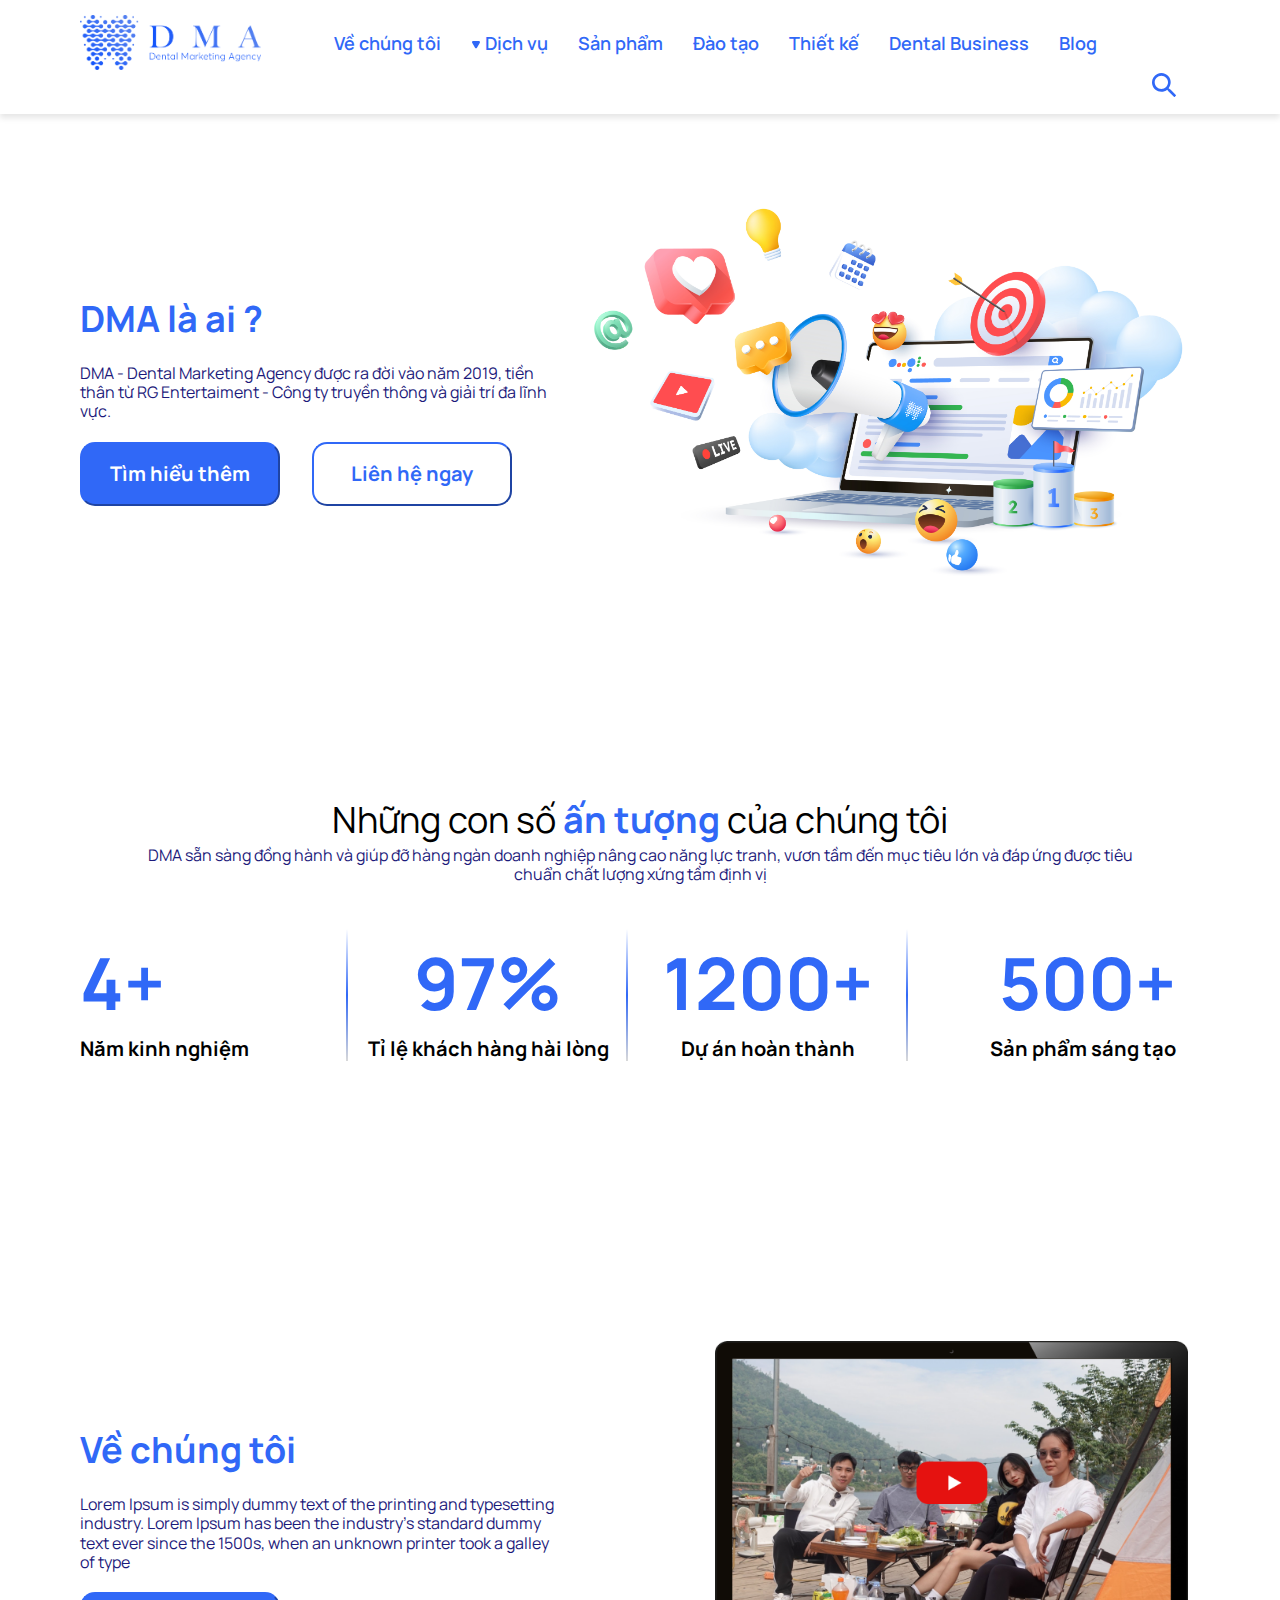
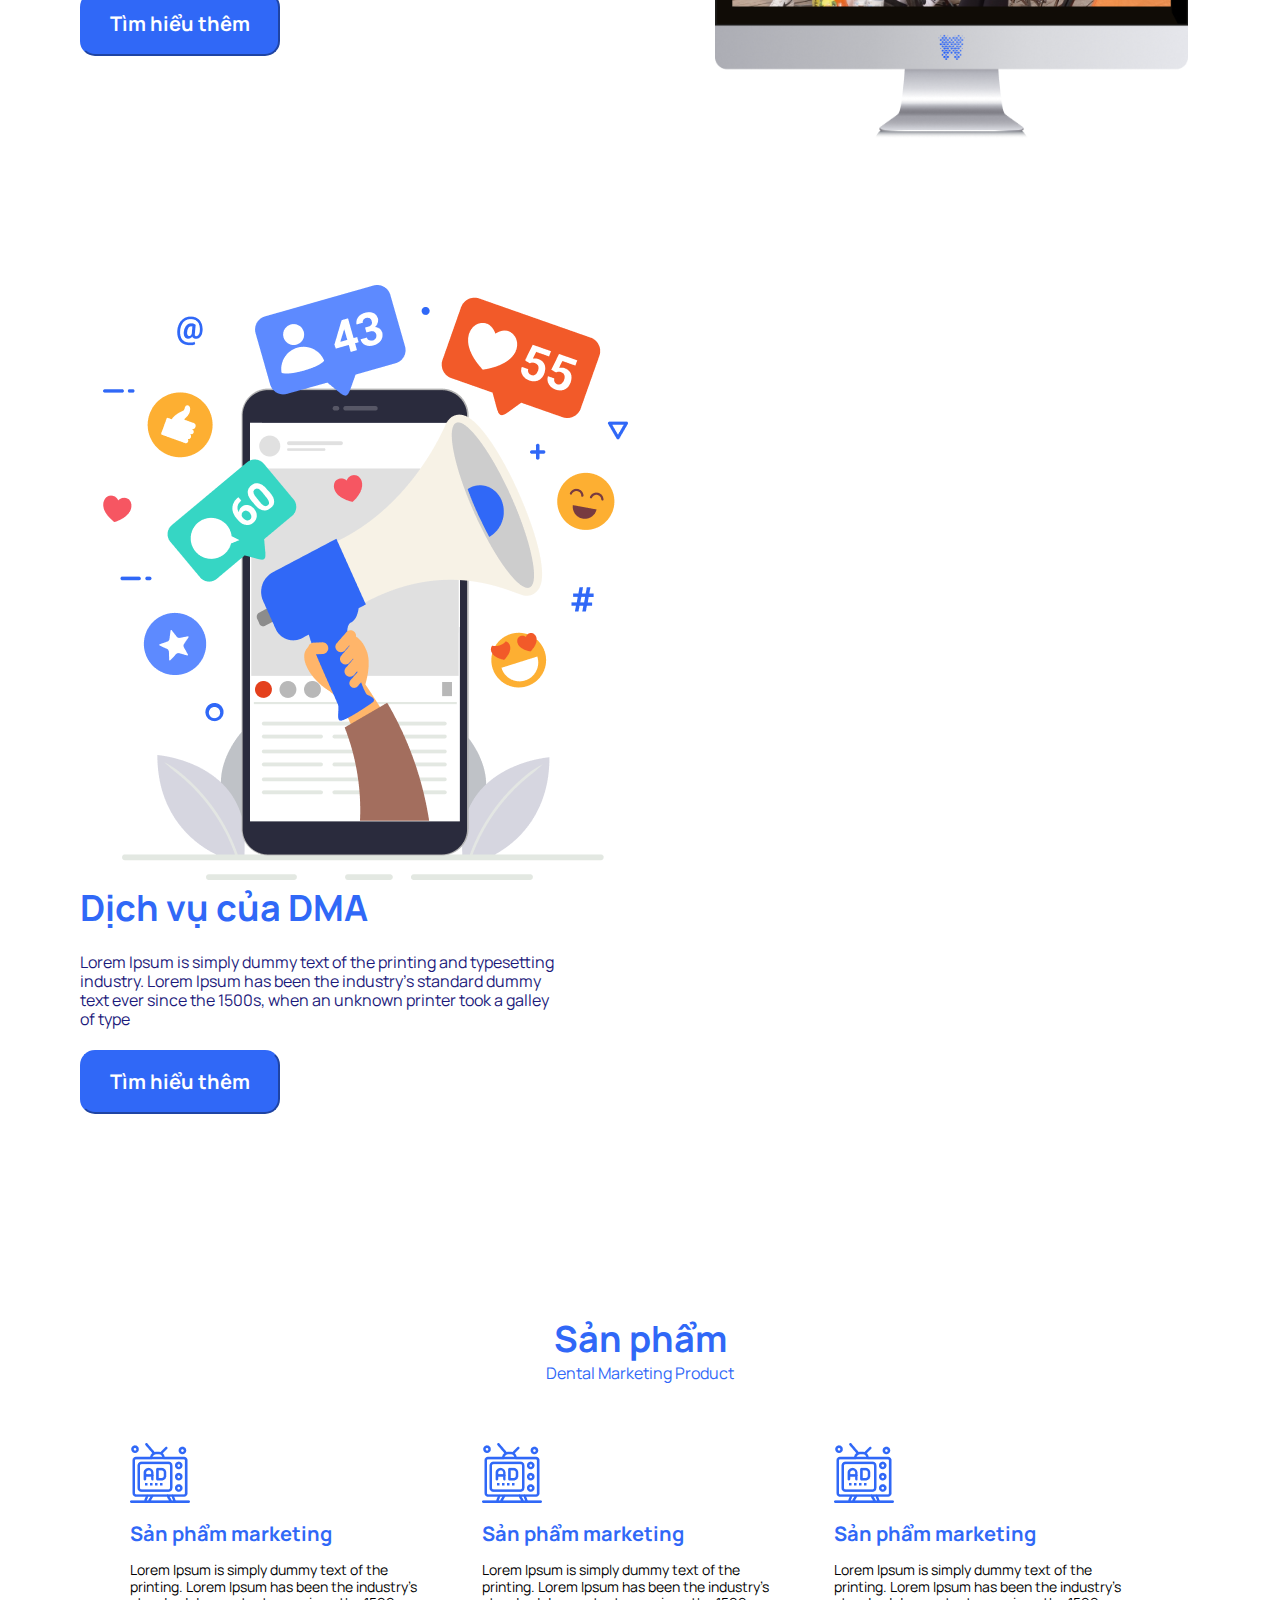
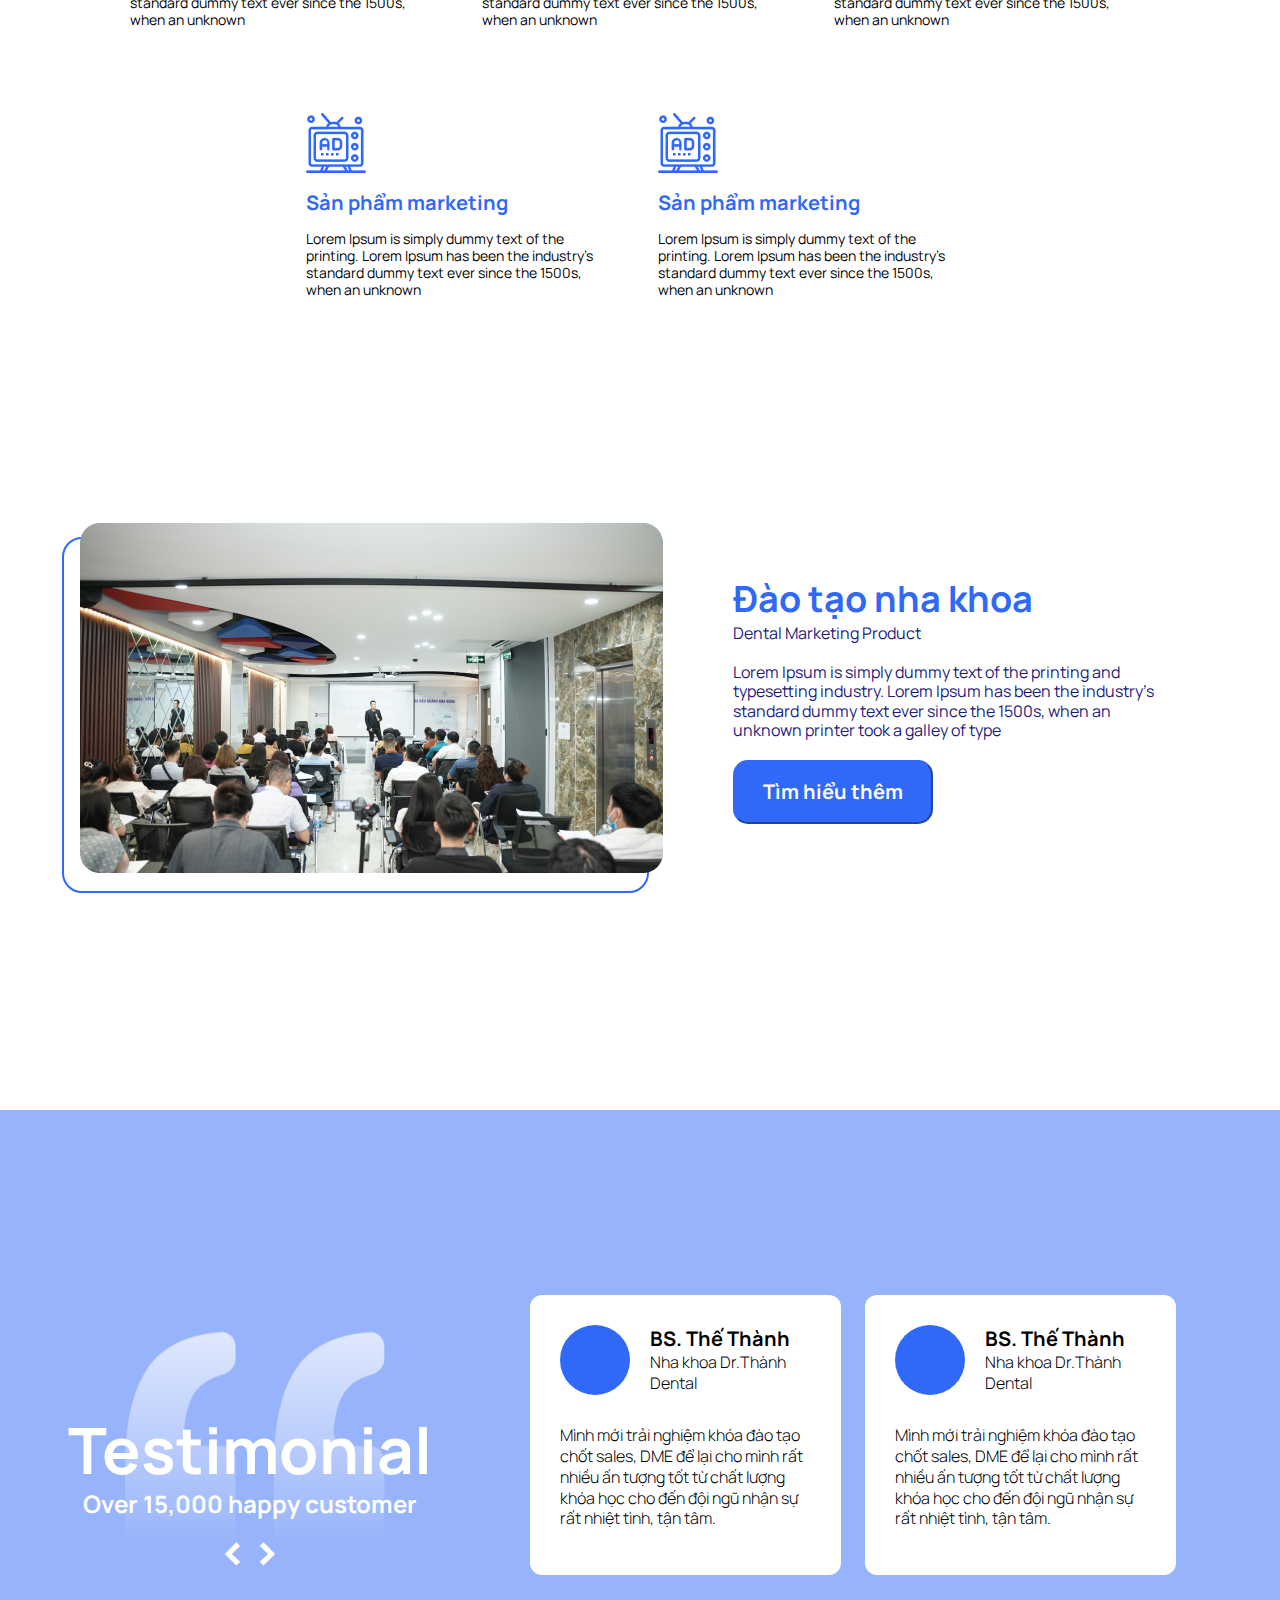
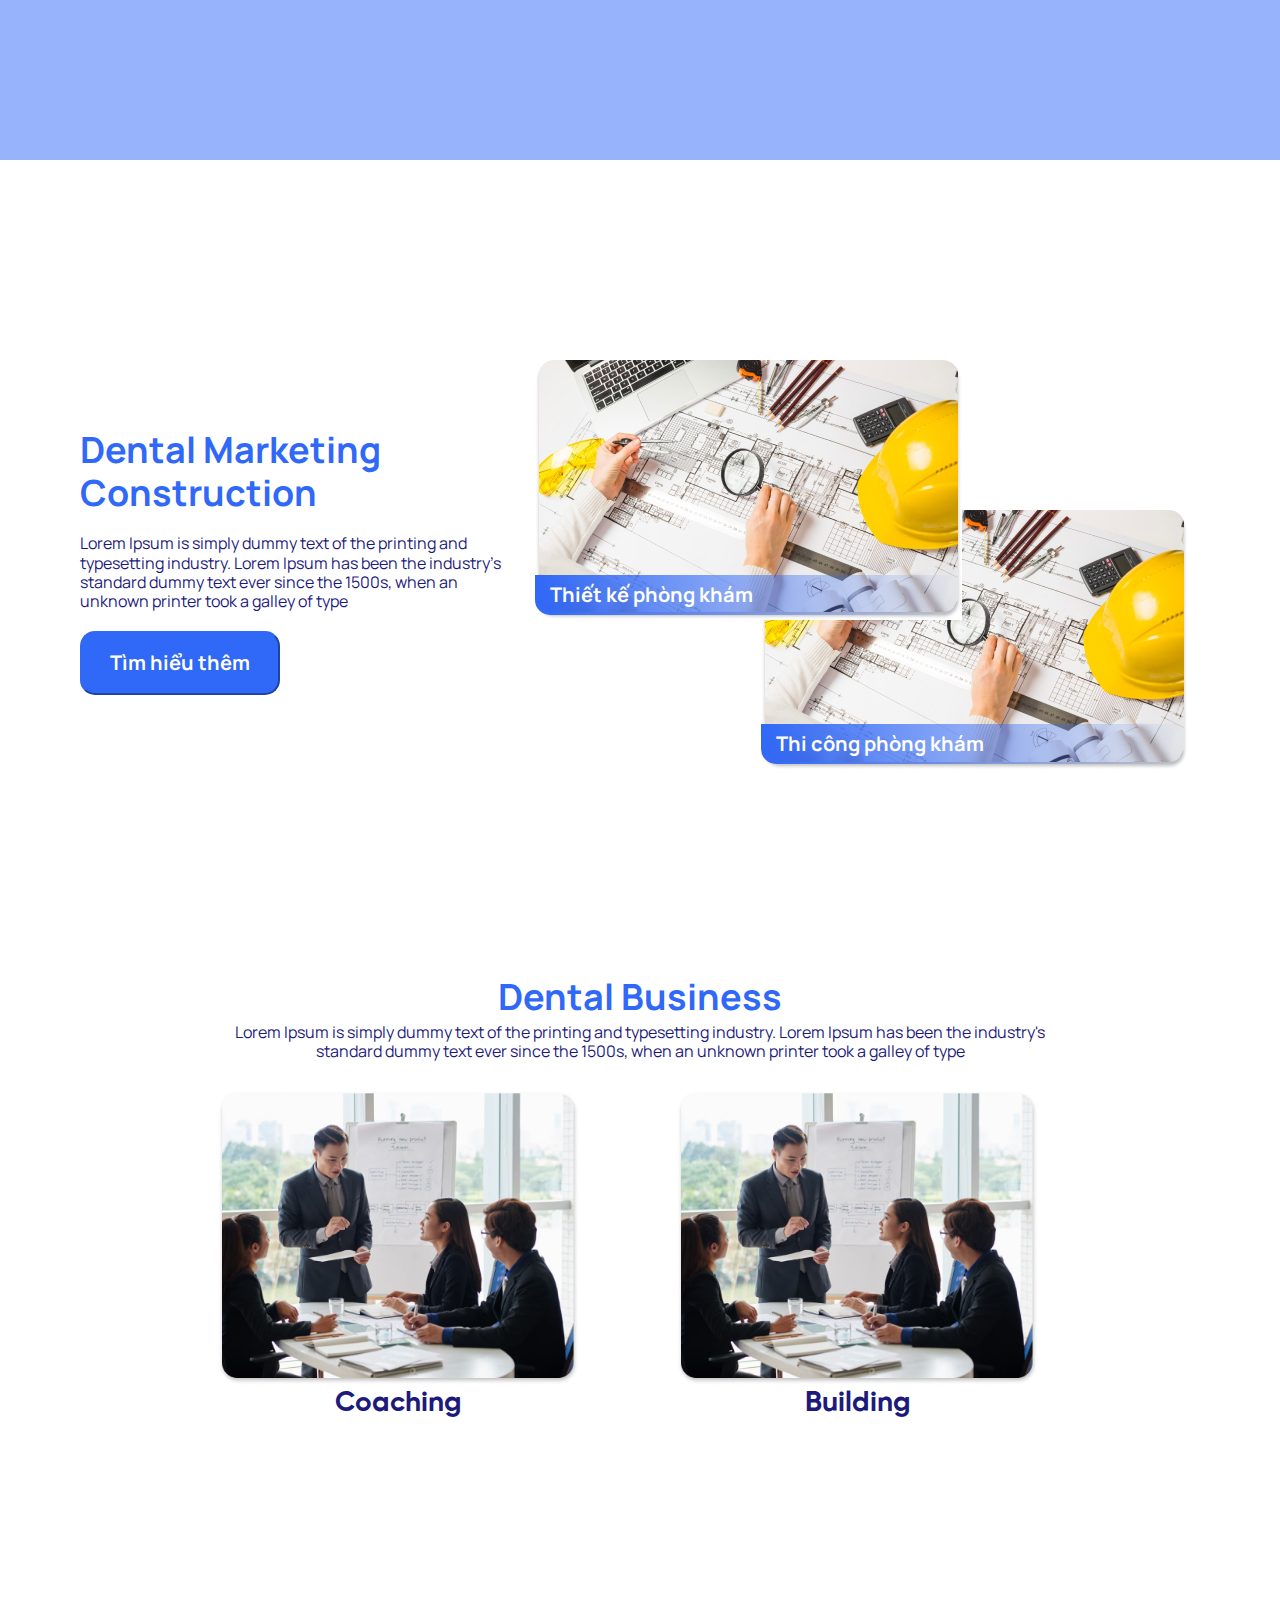
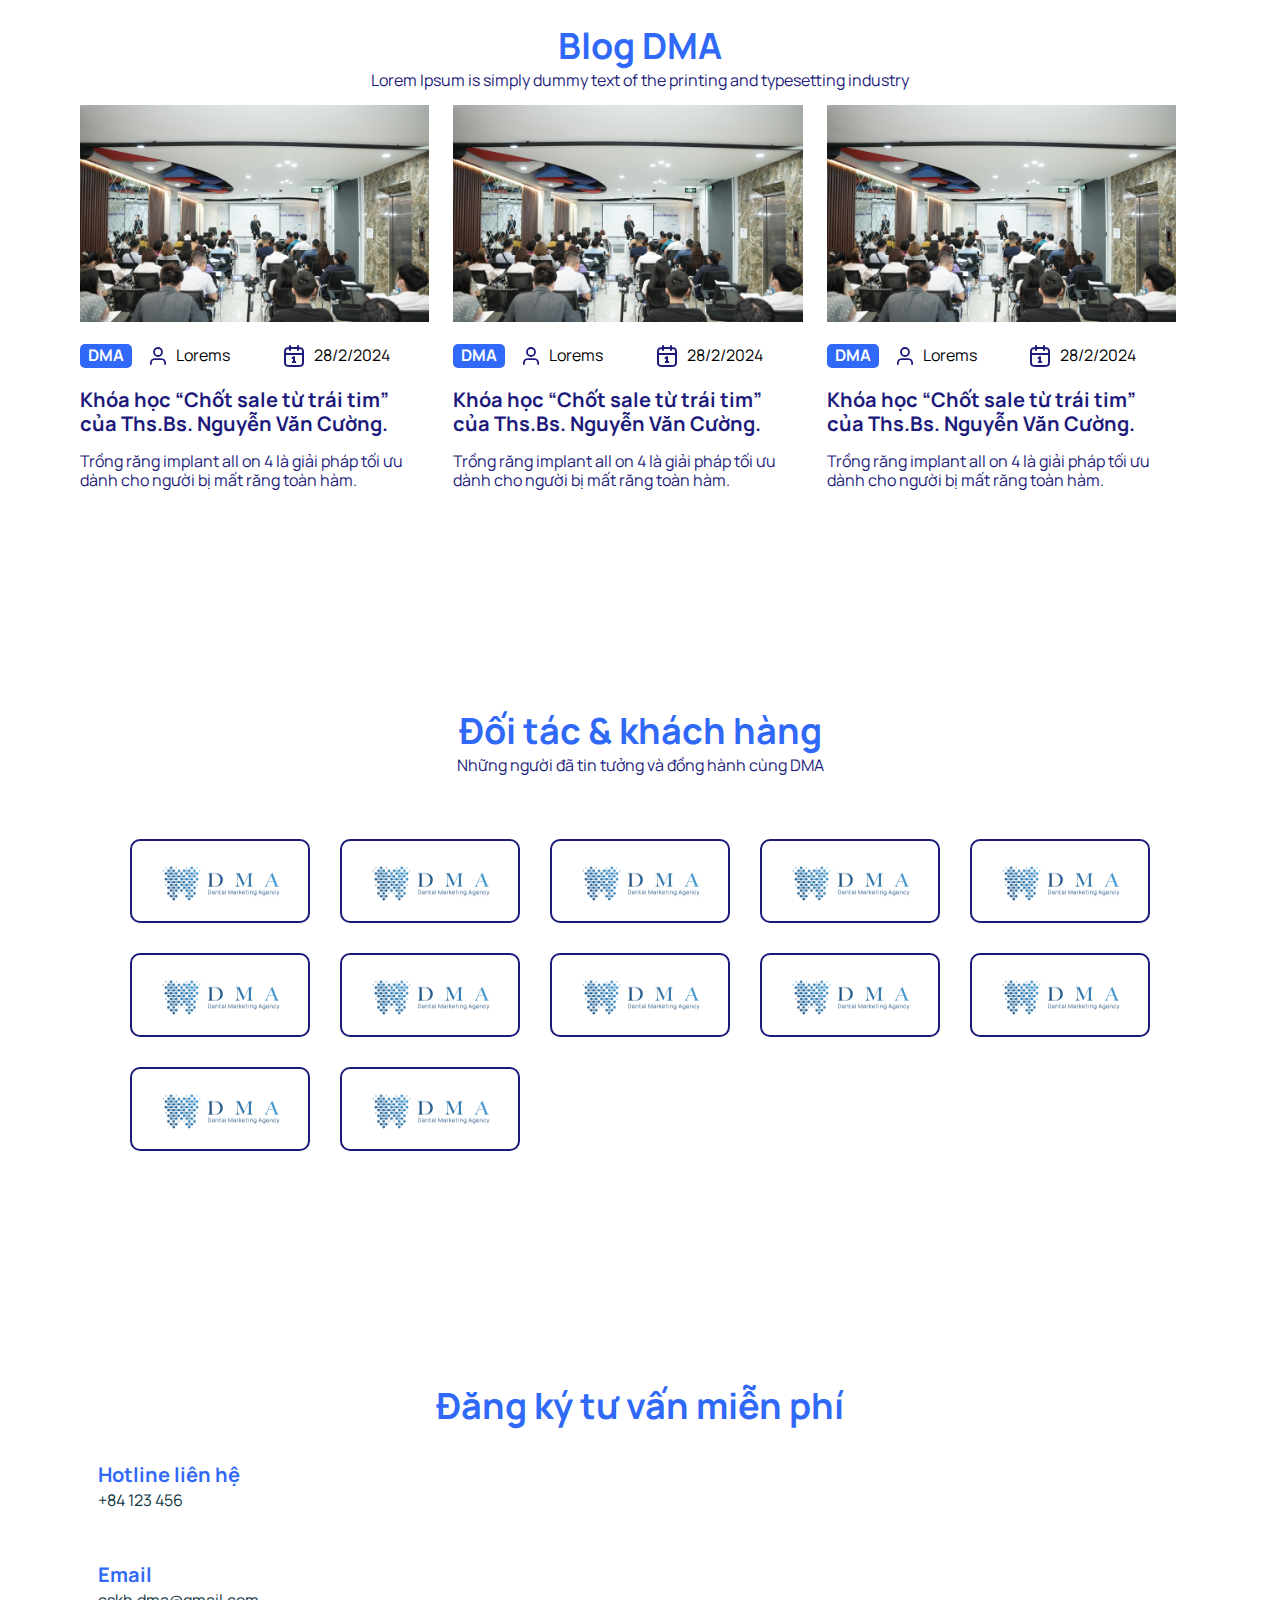
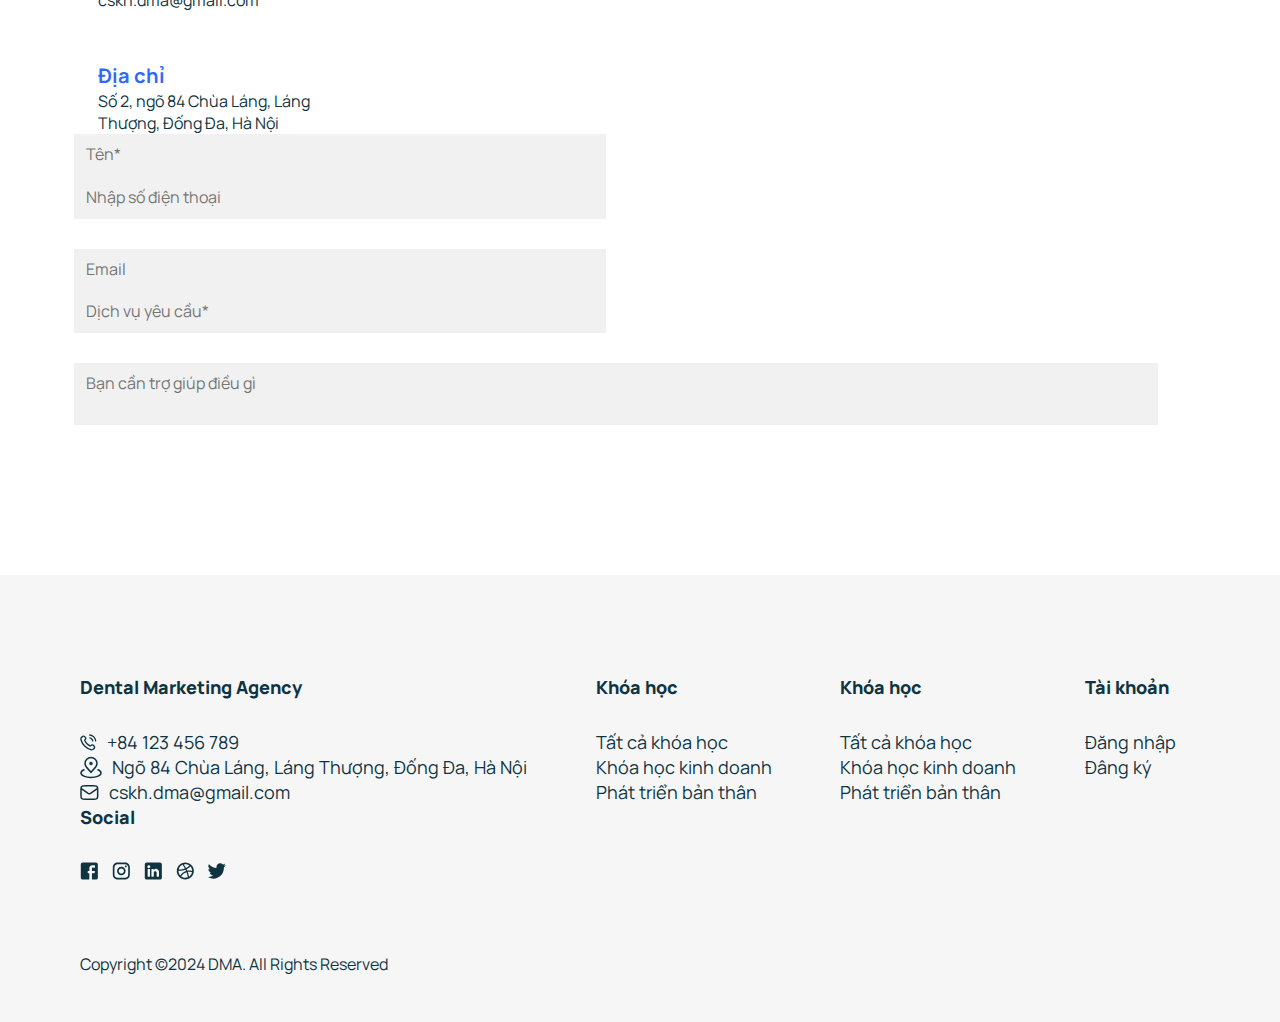
==== commit 000f30da: "tao moi man hinh San Pham , chua có Responsive" ====
--- a/index.html
+++ b/index.html
@@ -17,11 +17,11 @@
     <!-- header -->
     <header class="header">
       <div class="grid wide">
-        <div class="row no-gutter justify-between align-center">
-          <div class="col logo no-gutter">
+        <div class="row">
+          <div class="col logo">
             <img src="./images/Logo.png" alt="logo" />
           </div>
-          <div class="col sm-0">
+          <div class="col" style="flex: 1;">
             <ul class="list-menu">
               <li class="list-menu__item"><a href=""> Về chúng tôi</li></a>
               <li class="list-menu__item marker"><a href=""><span>
@@ -40,46 +40,14 @@
               <li class="list-menu__item"><a href=""> Blog</li></a>
             </ul>
           </div>
-          <div class="menu-hamburger xl-0 sm-1">
-          <input type="checkbox" id="toggle" class="toggle-checkbox">
-          <label for="toggle" class="icon-menu-hamburger" >
-            <svg xmlns="http://www.w3.org/2000/svg"
-            width="20px"
-            height="20px"
-              viewBox="0 0 448 512">
-              <path
-                d="M0 96C0 78.3 14.3 64 32 64l384 0c17.7 0 32 14.3 32 32s-14.3 32-32 32L32 128C14.3 128 0 113.7 0 96zM0 256c0-17.7 14.3-32 32-32l384 0c17.7 0 32 14.3 32 32s-14.3 32-32 32L32 288c-17.7 0-32-14.3-32-32zM448 416c0 17.7-14.3 32-32 32L32 448c-17.7 0-32-14.3-32-32s14.3-32 32-32l384 0c17.7 0 32 14.3 32 32z" />
-            </svg>
-          </label>
-          <ul class="menu">
-            <label for="toggle" class="close-btn">&times;</label>
-            <li class="list-menu__item"><a href="">Về chúng tôi</li></a>
-            <li class="list-menu__item marker"><a href=""><span>
-                  <svg class="dropdown-icon" width="10" height="10" viewBox="0 0 9 7" fill="none"
-                    xmlns="http://www.w3.org/2000/svg">
-                    <path
-                      d="M5.36603 6C4.98113 6.66667 4.01887 6.66667 3.63397 6L1.0359 1.5C0.650999 0.833335 1.13212 2.22131e-07 1.90192 2.89429e-07L7.09808 7.43691e-07C7.86788 8.10989e-07 8.349 0.833334 7.9641 1.5L5.36603 6Z"
-                      fill="#3068F7" />
-                  </svg>
-
-                </span> Dịch vụ</li></a>
-            <li class="list-menu__item"><a href=""> Sản phẩm</li></a>
-            <li class="list-menu__item"><a href=""> Đào tạo</li></a>
-            <li class="list-menu__item"><a href=""> Thiết kế</li></a>
-            <li class="list-menu__item"><a href=""> Dental Business</li></a>
-            <li class="list-menu__item"><a href=""> Blog</li></a>
-          </ul>
-        </div>
-          <div class="col search sm-0">
-            <div class="align-center row" style="margin: 0;height: 100%;">
-              <span class="align-center">
-                <svg width="27" height="27" viewBox="0 0 27 27" fill="none" xmlns="http://www.w3.org/2000/svg">
-                  <path fill-rule="evenodd" clip-rule="evenodd"
-                    d="M20.8086 18.6822L26.8075 24.6883C27.0754 24.9862 27.0622 25.4424 26.7775 25.7243L25.7277 26.7754C25.5869 26.9175 25.3952 26.9975 25.1953 26.9975C24.9953 26.9975 24.8037 26.9175 24.6629 26.7754L18.664 20.7693C18.4981 20.603 18.3475 20.4221 18.2141 20.2287L17.0893 18.7272C15.2282 20.2151 12.9171 21.0252 10.5355 21.0245C5.62785 21.0416 1.36328 17.6521 0.266542 12.8628C-0.830192 8.07343 1.53362 3.16242 5.95852 1.03721C10.3834 -1.088 15.6885 0.139776 18.733 3.99366C21.7774 7.84754 21.7488 13.299 18.664 17.1206L20.1637 18.1566C20.3979 18.3067 20.6143 18.483 20.8086 18.6822ZM3.03678 10.5138C3.03678 14.6602 6.39402 18.0215 10.5354 18.0215C12.5241 18.0215 14.4314 17.2305 15.8377 15.8225C17.2439 14.4146 18.034 12.505 18.034 10.5138C18.034 6.36749 14.6767 3.00621 10.5354 3.00621C6.39402 3.00621 3.03678 6.36749 3.03678 10.5138Z"
-                    fill="#3068F7" />
-                </svg>
-              </span>
-            </div>
+          <div class="col align-center row search">
+            <span class="align-center">
+              <svg width="27" height="27" viewBox="0 0 27 27" fill="none" xmlns="http://www.w3.org/2000/svg">
+                <path fill-rule="evenodd" clip-rule="evenodd"
+                  d="M20.8086 18.6822L26.8075 24.6883C27.0754 24.9862 27.0622 25.4424 26.7775 25.7243L25.7277 26.7754C25.5869 26.9175 25.3952 26.9975 25.1953 26.9975C24.9953 26.9975 24.8037 26.9175 24.6629 26.7754L18.664 20.7693C18.4981 20.603 18.3475 20.4221 18.2141 20.2287L17.0893 18.7272C15.2282 20.2151 12.9171 21.0252 10.5355 21.0245C5.62785 21.0416 1.36328 17.6521 0.266542 12.8628C-0.830192 8.07343 1.53362 3.16242 5.95852 1.03721C10.3834 -1.088 15.6885 0.139776 18.733 3.99366C21.7774 7.84754 21.7488 13.299 18.664 17.1206L20.1637 18.1566C20.3979 18.3067 20.6143 18.483 20.8086 18.6822ZM3.03678 10.5138C3.03678 14.6602 6.39402 18.0215 10.5354 18.0215C12.5241 18.0215 14.4314 17.2305 15.8377 15.8225C17.2439 14.4146 18.034 12.505 18.034 10.5138C18.034 6.36749 14.6767 3.00621 10.5354 3.00621C6.39402 3.00621 3.03678 6.36749 3.03678 10.5138Z"
+                  fill="#3068F7" />
+              </svg>
+            </span>
           </div>
         </div>
       </div>
@@ -89,7 +57,7 @@
       <!-- Giới thiệu -->
       <section class="introduce grid wide">
         <div class="row align-center">
-          <div class="col left sm-12">
+          <div class="col xl-5 left">
             <h2>DMA là ai ?</h2>
             <p>DMA - Dental Marketing Agency được ra đời vào năm 2019, tiền thân từ RG Entertaiment - Công ty truyền
               thông và giải trí đa lĩnh vực.</p>
@@ -98,11 +66,11 @@
               <button class="btn btn--default">Liên hệ ngay</button>
             </div>
           </div>
-          <div class="col right sm-12">
+          <div class="col xl-7 right">
             <img src="./images/banner.png" alt="banner">
           </div>
         </div>
-        <div class="social-network lg-0">
+        <div class="social-network">
           <div class="icon">
             <img src="./images/messenger.png" alt="">
           </div>
@@ -120,19 +88,19 @@
         <p>DMA sẵn sàng đồng hành và giúp đỡ hàng ngàn doanh nghiệp nâng cao năng lực tranh,
           vươn tầm đến mục tiêu lớn và đáp ứng được tiêu chuẩn chất lượng xứng tầm định vị</p>
         <div class="row">
-          <div class="col number">
+          <div class="col number xl-3">
             <h3>4+</h3>
             <span>Năm kinh nghiệm</span>
           </div>
-          <div class="col number">
+          <div class="col number xl-3">
             <h3>97%</h3>
             <span>Tỉ lệ khách hàng hài lòng</span>
           </div>
-          <div class="col number">
+          <div class="col number xl-3">
             <h3>1200+</h3>
             <span>Dự án hoàn thành</span>
           </div>
-          <div class="col number">
+          <div class="col number xl-3">
             <h3>500+</h3>
             <span>Sản phẩm sáng tạo</span>
           </div>
@@ -142,7 +110,7 @@
       <!-- Giới thiệu 2 -->
       <section class="introduce grid wide">
         <div class="row align-center">
-          <div class="col left">
+          <div class="col xl-5 left">
             <h2>Về chúng tôi</h2>
             <p>Lorem Ipsum is simply dummy text of the printing and typesetting industry.
               Lorem Ipsum has been the industry's standard dummy text ever since the 1500s,
@@ -151,19 +119,20 @@
               <button class="btn btn--has-bg mr-4">Tìm hiểu thêm</button>
             </div>
           </div>
-          <div class="col right xl-o-1">
+          <div class="col xl-6 right xl-o-1" style="padding-left: 48px;">
             <img src="./images/Group 881.png" alt="banner">
           </div>
         </div>
       </section>
       <!--End Giới thiệu 2 -->
       <!--Dịch vụ -->
-      <section class="introduce grid wide service" style="margin-top: 145px;">
+      <section class="introduce grid wide" style="margin-top: 145px;">
         <div class="row align-center">
-          <div class="col right lg-6">
+          <div class="col xl-6 right" style="text-align: end;">
             <img src="./images/Group.png" alt="banner" style="width: auto;display: inline-block;">
           </div>
-          <div class="col left lg-6">
+          <div class="col xl-1"></div>
+          <div class="col xl-5 left ">
             <h2>Dịch vụ của DMA</h2>
             <p>Lorem Ipsum is simply dummy text of the printing and typesetting industry.
               Lorem Ipsum has been the industry's standard dummy text ever since the 1500s, when an unknown printer took
@@ -183,31 +152,31 @@
           <span>Dental Marketing Product</span>
         </div>
         <div class="list-prd row justify-center">
-          <div class="col prd sm-6">
+          <div class="col prd">
             <img src="./images/ad.png" alt="">
             <h5>Sản phẩm marketing</h5>
             <p>Lorem Ipsum is simply dummy text of the printing.
               Lorem Ipsum has been the industry's standard dummy text ever since the 1500s, when an unknown </p>
           </div>
-          <div class="col prd sm-6">
+          <div class="col prd">
             <img src="./images/ad.png" alt="">
             <h5>Sản phẩm marketing</h5>
             <p>Lorem Ipsum is simply dummy text of the printing.
               Lorem Ipsum has been the industry's standard dummy text ever since the 1500s, when an unknown </p>
           </div>
-          <div class="col prd sm-6">
+          <div class="col prd">
             <img src="./images/ad.png" alt="">
             <h5>Sản phẩm marketing</h5>
             <p>Lorem Ipsum is simply dummy text of the printing.
               Lorem Ipsum has been the industry's standard dummy text ever since the 1500s, when an unknown </p>
           </div>
-          <div class="col prd sm-6">
+          <div class="col prd">
             <img src="./images/ad.png" alt="">
             <h5>Sản phẩm marketing</h5>
             <p>Lorem Ipsum is simply dummy text of the printing.
               Lorem Ipsum has been the industry's standard dummy text ever since the 1500s, when an unknown </p>
           </div>
-          <div class="col prd sm-6">
+          <div class="col prd">
             <img src="./images/ad.png" alt="">
             <h5>Sản phẩm marketing</h5>
             <p>Lorem Ipsum is simply dummy text of the printing.
@@ -218,13 +187,13 @@
       <!-- End sản phẩm -->
       <section class="training grid wide">
         <div class="row align-center justify-around">
-          <div class="col xl-5 sm-6 right" style="text-align: end;">
+          <div class="col xl-5 right" style="text-align: end;">
             <div class="image frame">
               <img src="./images/Rectangle 18.png" alt="banner" style="width: auto;display: inline-block;">
             </div>
           </div>
           <div class="col xl-2 lg-0"></div>
-          <div class="col xl-5 sm-6 left ">
+          <div class="col xl-5 left ">
             <div class="title">
               <h3>Đào tạo nha khoa</h3>
               <span>Dental Marketing Product</span>
@@ -258,7 +227,7 @@
           </div>
           <div class="right">
             <div class="row no-wrap">
-              <div class="col xl-6 md-12">
+              <div class="col xl-6">
                 <div class="comment">
                   <div class="identity">
                     <div class="avatar">
@@ -276,7 +245,7 @@
                     cho đến đội ngũ nhận sự rất nhiệt tình, tận tâm.</p>
                 </div>
               </div>
-              <div class="col xl-6 md-12">
+              <div class="col xl-6">
                 <div class="comment">
                   <div class="identity">
                     <div class="avatar">
@@ -294,7 +263,7 @@
                     cho đến đội ngũ nhận sự rất nhiệt tình, tận tâm.</p>
                 </div>
               </div>
-              <div class="col xl-6 md-12">
+              <div class="col xl-6">
                 <div class="comment">
                   <div class="identity">
                     <div class="avatar">
@@ -320,7 +289,7 @@
       <!-- Dental Marketing -->
       <section class="grid wide deltal">
         <div class="row">
-          <div class="col xl-5 sm-6 left">
+          <div class="col xl-5 left">
             <div class="title">
               <h3>Dental Marketing
                 Construction</h3>
@@ -331,7 +300,7 @@
               galley of type</p>
             <button class="btn btn--has-bg mr-4">Tìm hiểu thêm</button>
           </div>
-          <div class="col xl-7 sm-6 right">
+          <div class="col xl-7 right">
             <div class="block">
               <img src="./images/thietkephongkham.jpg" alt="anhthietke">
               <p><span>Thiết kế phòng khám</span></p>
@@ -371,7 +340,7 @@
           <p>Lorem Ipsum is simply dummy text of the printing and typesetting industry</p>
         </div>
         <div class="row">
-          <div class="col xl-4 sm-6">
+          <div class="col xl-4">
             <img src="./images/vp.png" alt="coaching">
             <div>
               <span>DMA</span>
@@ -395,7 +364,7 @@
             <h6>Khóa học “Chốt sale từ trái tim” của Ths.Bs. Nguyễn Văn Cường.</h6>
             <p>Trồng răng implant all on 4 là giải pháp tối ưu dành cho người bị mất răng toàn hàm.</p>
           </div>
-          <div class="col xl-4 sm-6">
+          <div class="col xl-4">
             <img src="./images/vp.png" alt="coaching">
             <div>
               <span>DMA</span>
@@ -419,7 +388,7 @@
             <h6>Khóa học “Chốt sale từ trái tim” của Ths.Bs. Nguyễn Văn Cường.</h6>
             <p>Trồng răng implant all on 4 là giải pháp tối ưu dành cho người bị mất răng toàn hàm.</p>
           </div>
-          <div class="col xl-4 sm-6">
+          <div class="col xl-4">
             <img src="./images/vp.png" alt="coaching">
             <div>
               <span>DMA</span>
@@ -452,40 +421,40 @@
           <p>Những người đã tin tưởng và đồng hành cùng DMA</p>
         </div>
         <div class="row">
-          <div class="col lg-2 md-3">
-            <img src="./images/img_partner.jpg" alt="">
-          </div>
-          <div class="col lg-2 md-3">
-            <img src="./images/img_partner.jpg" alt="">
-          </div>
-          <div class="col lg-2 md-3">
-            <img src="./images/img_partner.jpg" alt="">
-          </div>
-          <div class="col lg-2 md-3">
-            <img src="./images/img_partner.jpg" alt="">
-          </div>
-          <div class="col lg-2 md-3">
-            <img src="./images/img_partner.jpg" alt="">
-          </div>
-          <div class="col lg-2 md-3">
-            <img src="./images/img_partner.jpg" alt="">
-          </div>
-          <div class="col lg-2 md-3">
-            <img src="./images/img_partner.jpg" alt="">
-          </div>
-          <div class="col lg-2 md-3">
-            <img src="./images/img_partner.jpg" alt="">
-          </div>
-          <div class="col lg-2 md-3">
-            <img src="./images/img_partner.jpg" alt="">
-          </div>
-          <div class="col lg-2 md-3">
-            <img src="./images/img_partner.jpg" alt="">
-          </div>
-          <div class="col lg-2 md-3">
-            <img src="./images/img_partner.jpg" alt="">
-          </div>
-          <div class="col lg-2 md-3">
+          <div class="col">
+            <img src="./images/img_partner.jpg" alt="">
+          </div>
+          <div class="col">
+            <img src="./images/img_partner.jpg" alt="">
+          </div>
+          <div class="col">
+            <img src="./images/img_partner.jpg" alt="">
+          </div>
+          <div class="col">
+            <img src="./images/img_partner.jpg" alt="">
+          </div>
+          <div class="col">
+            <img src="./images/img_partner.jpg" alt="">
+          </div>
+          <div class="col">
+            <img src="./images/img_partner.jpg" alt="">
+          </div>
+          <div class="col">
+            <img src="./images/img_partner.jpg" alt="">
+          </div>
+          <div class="col">
+            <img src="./images/img_partner.jpg" alt="">
+          </div>
+          <div class="col">
+            <img src="./images/img_partner.jpg" alt="">
+          </div>
+          <div class="col">
+            <img src="./images/img_partner.jpg" alt="">
+          </div>
+          <div class="col">
+            <img src="./images/img_partner.jpg" alt="">
+          </div>
+          <div class="col">
             <img src="./images/img_partner.jpg" alt="">
           </div>
         </div>
@@ -510,7 +479,7 @@
               <p>Số 2, ngõ 84 Chùa Láng, Láng Thượng, Đống Đa, Hà Nội</p>
             </div>
           </div>
-          <div class="col xl-8 row flex-column">
+          <div class="col-8 row flex-column">
             <div class="field">
               <input type="text" name="name" id="name" placeholder="Tên*">
               <input type="tel" id="phone" name="phone" pattern="[0-9]{10,11}" maxlength="11"
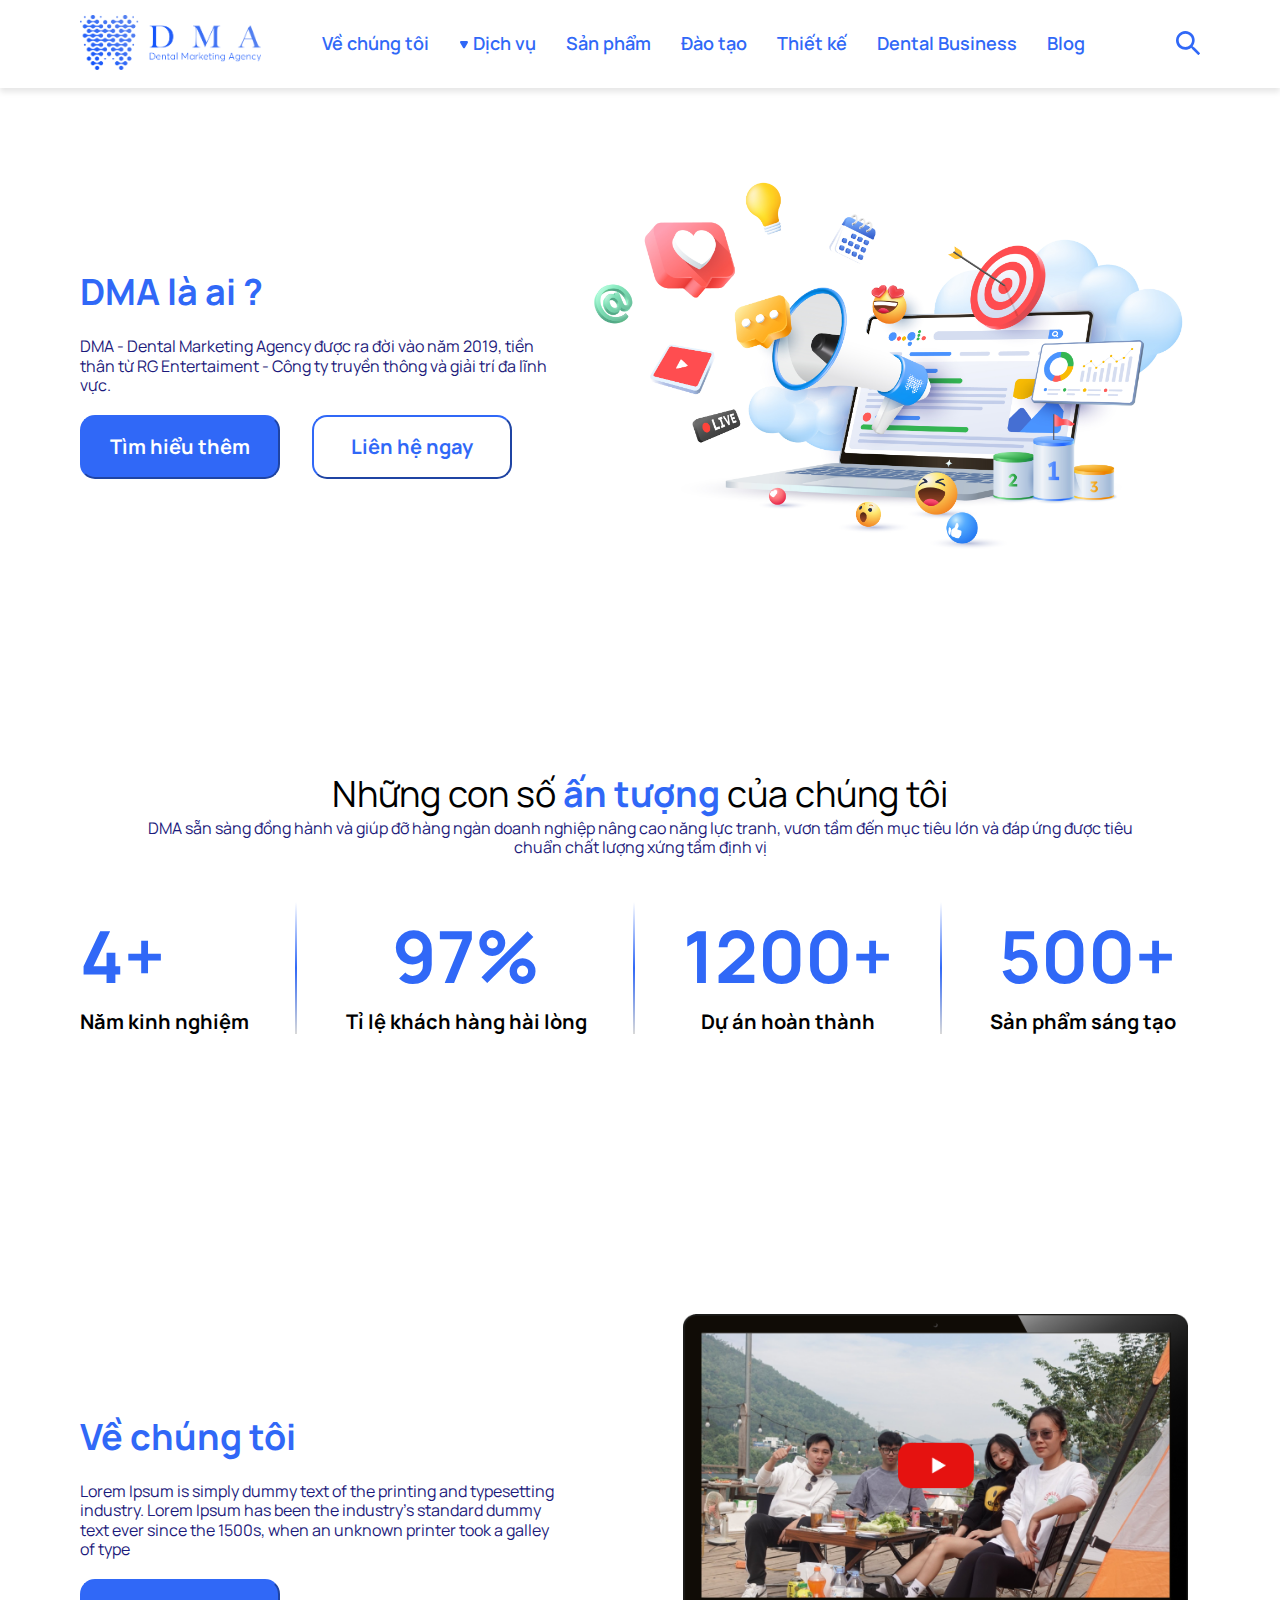
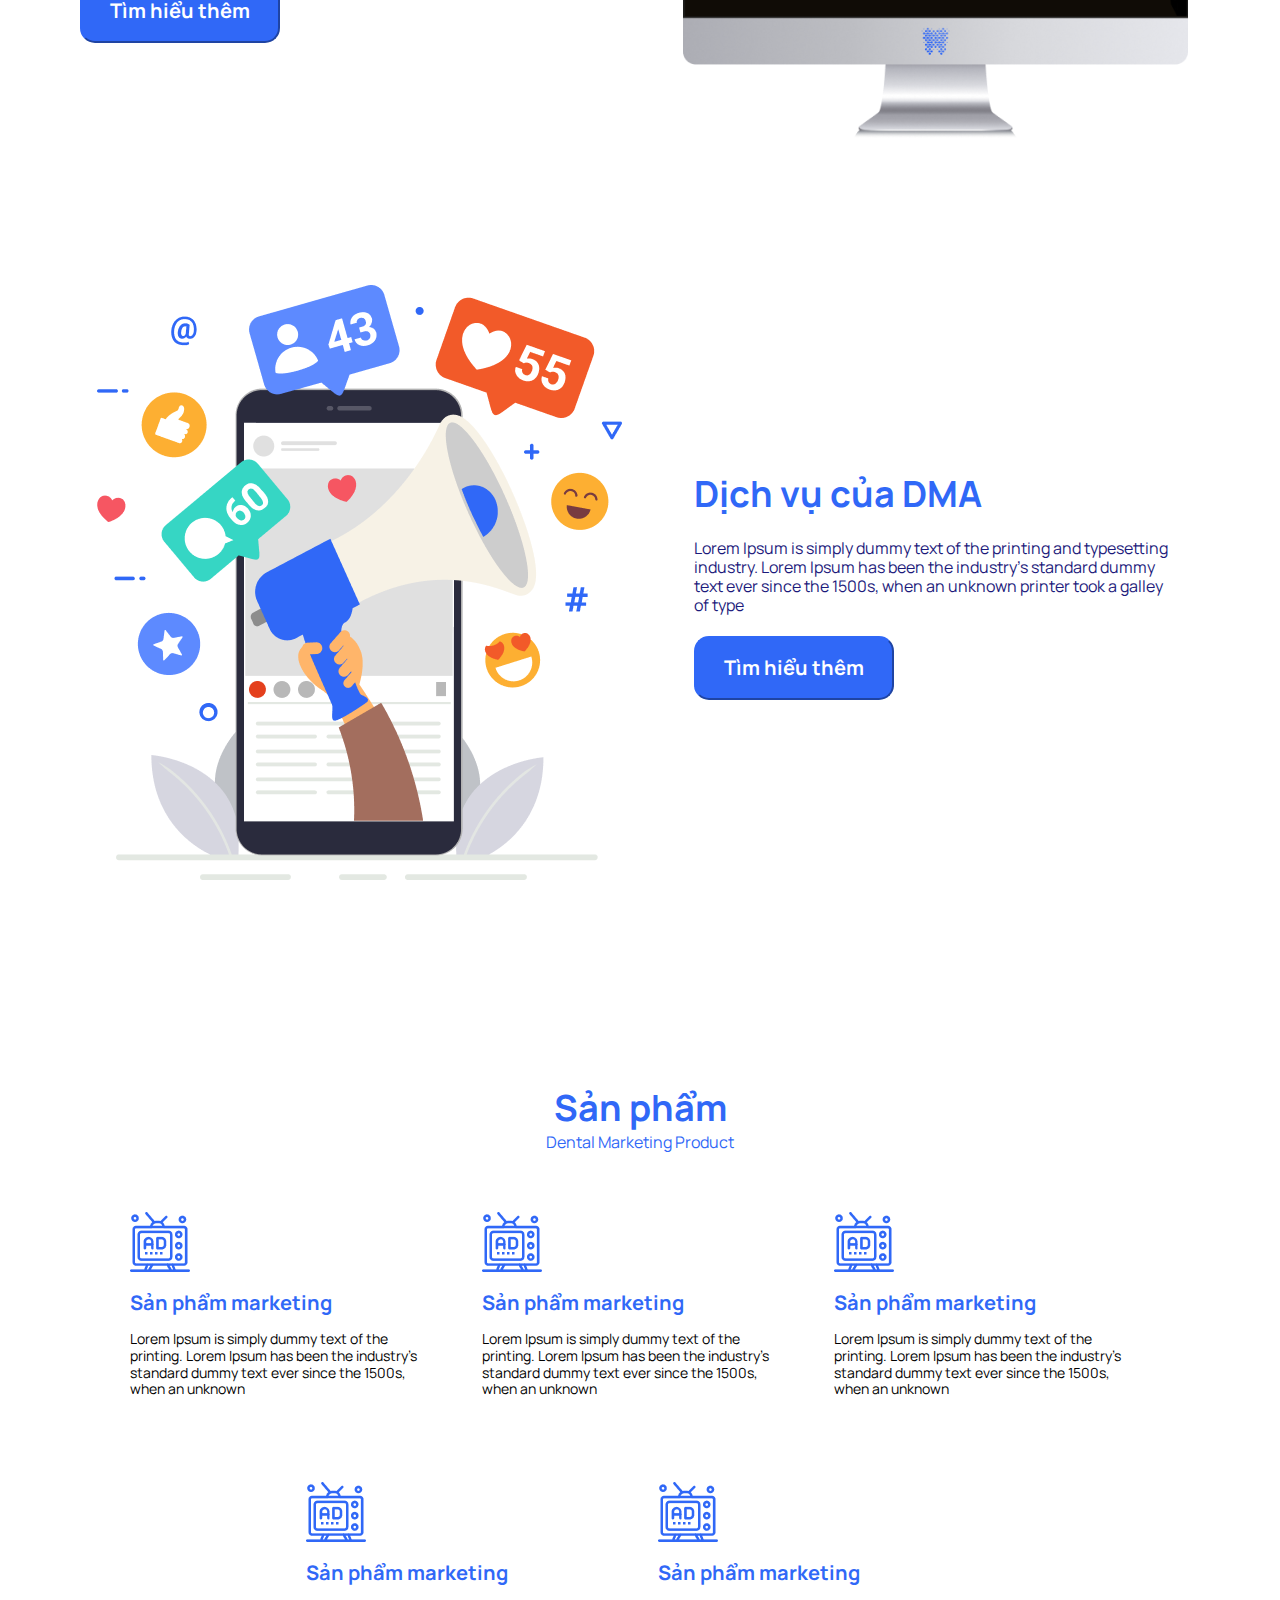
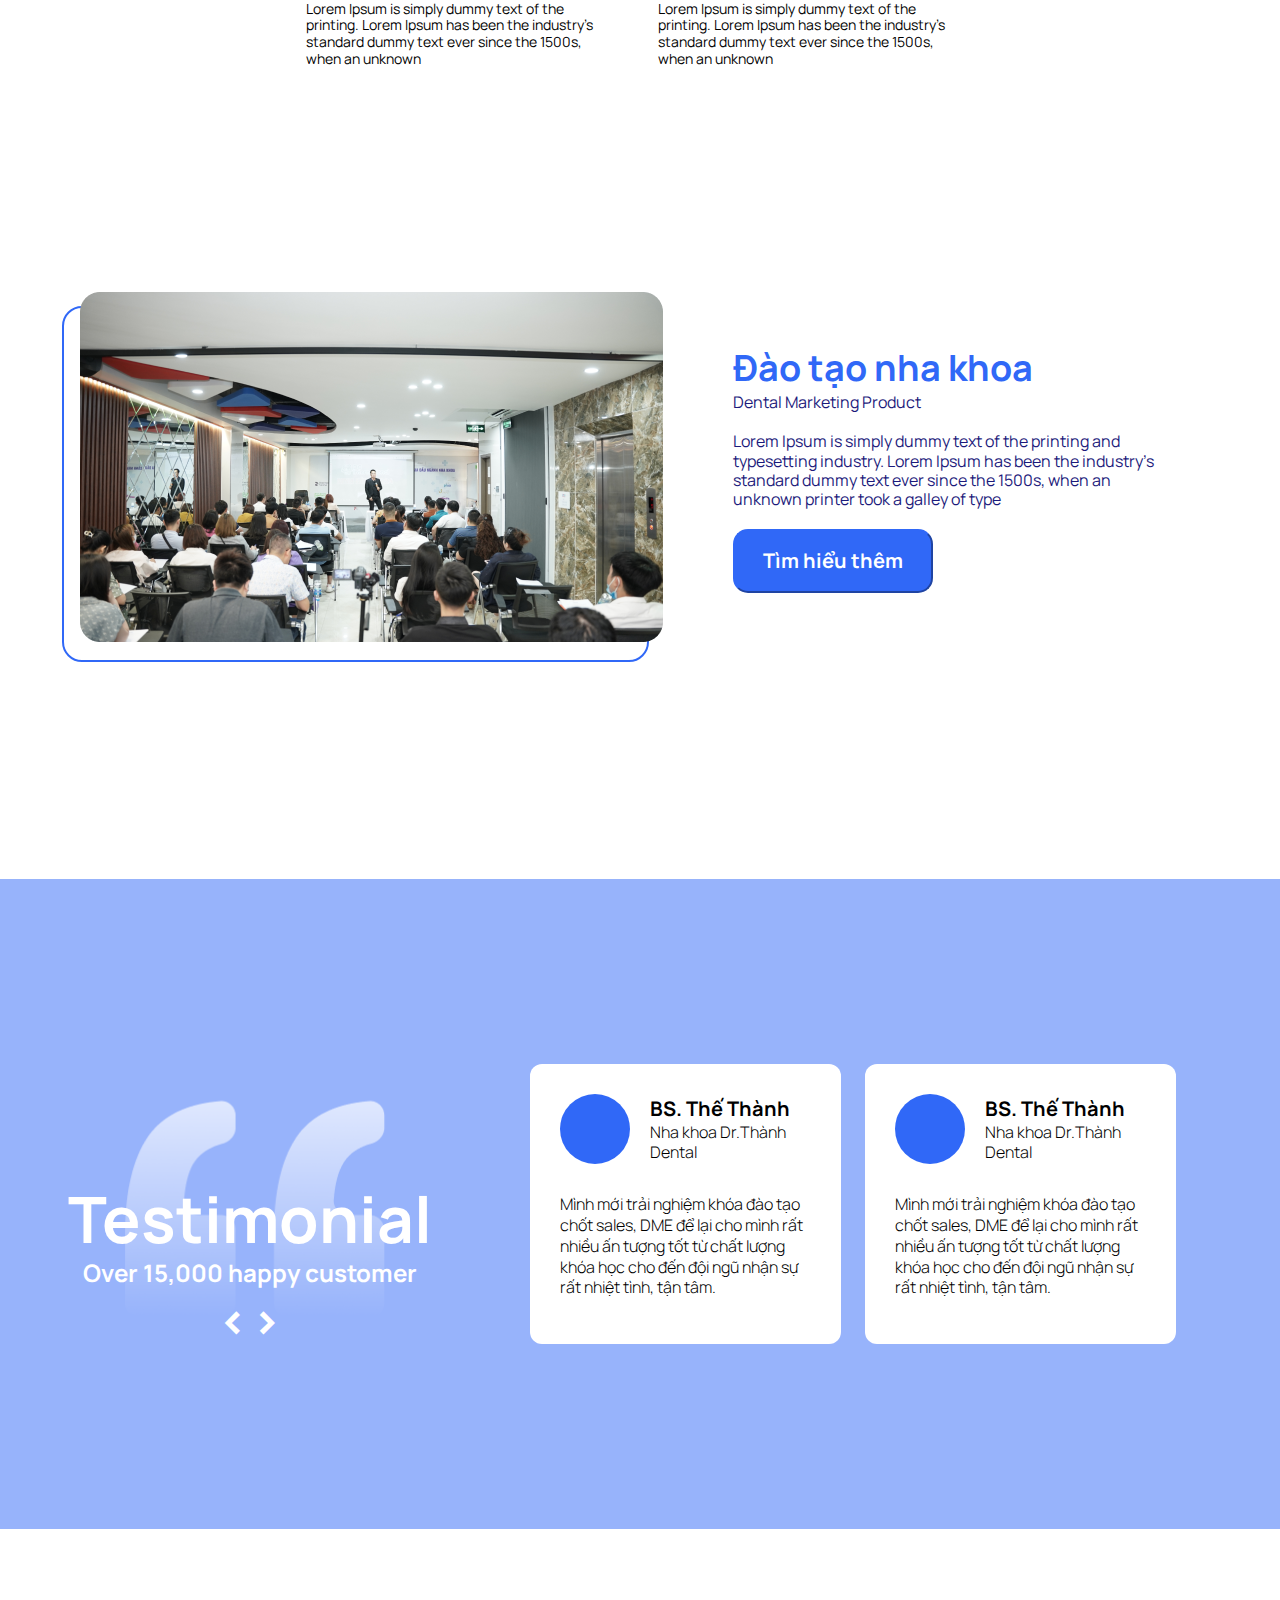
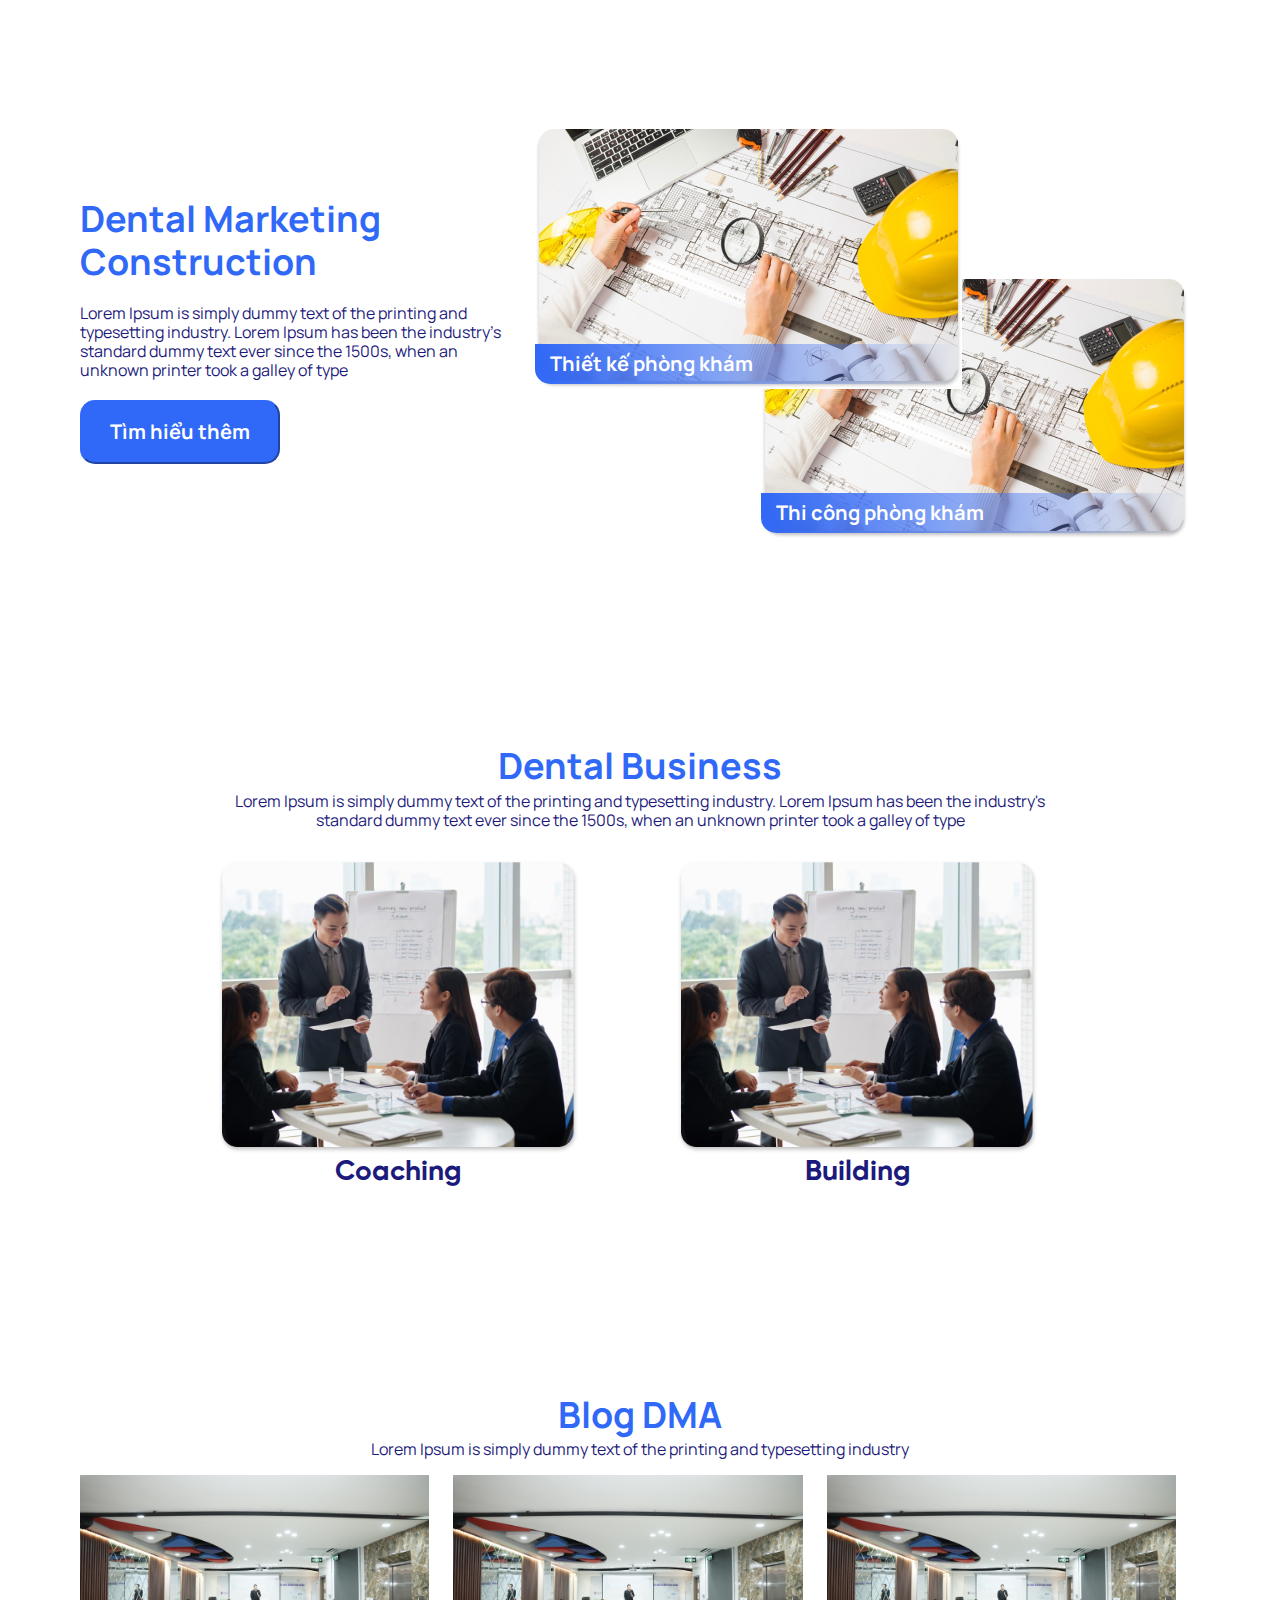
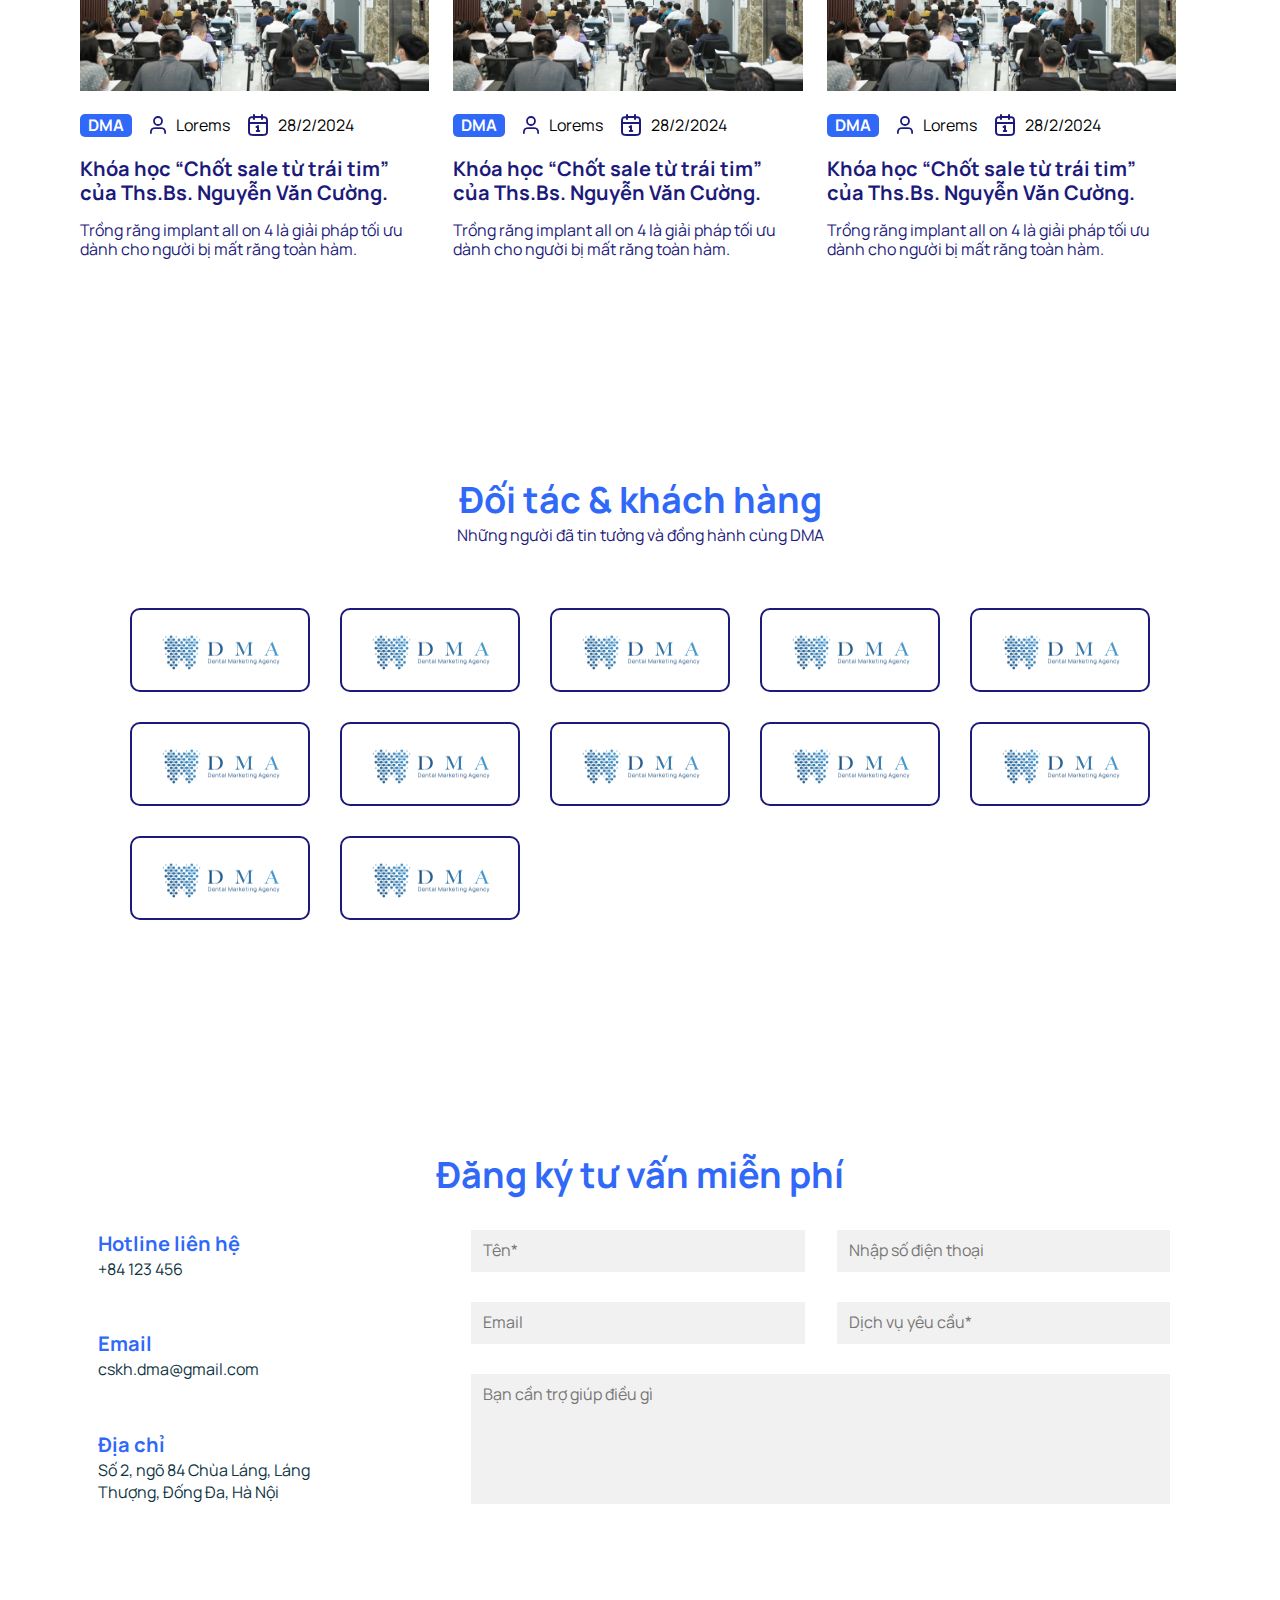
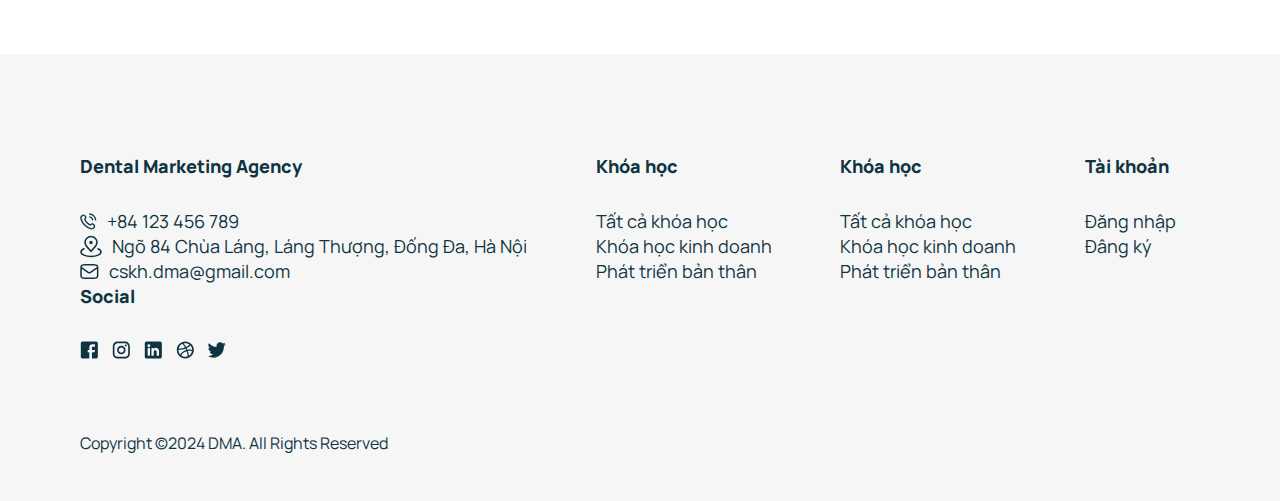
==== commit 364c6bb8: "update code blog and blog-detail" ====
--- a/index.html
+++ b/index.html
@@ -17,11 +17,11 @@
     <!-- header -->
     <header class="header">
       <div class="grid wide">
-        <div class="row">
-          <div class="col logo">
+        <div class="row no-gutter justify-between align-center">
+          <div class="col logo no-gutter">
             <img src="./images/Logo.png" alt="logo" />
           </div>
-          <div class="col" style="flex: 1;">
+          <div class="col sm-0">
             <ul class="list-menu">
               <li class="list-menu__item"><a href=""> Về chúng tôi</li></a>
               <li class="list-menu__item marker"><a href=""><span>
@@ -40,14 +40,46 @@
               <li class="list-menu__item"><a href=""> Blog</li></a>
             </ul>
           </div>
-          <div class="col align-center row search">
-            <span class="align-center">
-              <svg width="27" height="27" viewBox="0 0 27 27" fill="none" xmlns="http://www.w3.org/2000/svg">
-                <path fill-rule="evenodd" clip-rule="evenodd"
-                  d="M20.8086 18.6822L26.8075 24.6883C27.0754 24.9862 27.0622 25.4424 26.7775 25.7243L25.7277 26.7754C25.5869 26.9175 25.3952 26.9975 25.1953 26.9975C24.9953 26.9975 24.8037 26.9175 24.6629 26.7754L18.664 20.7693C18.4981 20.603 18.3475 20.4221 18.2141 20.2287L17.0893 18.7272C15.2282 20.2151 12.9171 21.0252 10.5355 21.0245C5.62785 21.0416 1.36328 17.6521 0.266542 12.8628C-0.830192 8.07343 1.53362 3.16242 5.95852 1.03721C10.3834 -1.088 15.6885 0.139776 18.733 3.99366C21.7774 7.84754 21.7488 13.299 18.664 17.1206L20.1637 18.1566C20.3979 18.3067 20.6143 18.483 20.8086 18.6822ZM3.03678 10.5138C3.03678 14.6602 6.39402 18.0215 10.5354 18.0215C12.5241 18.0215 14.4314 17.2305 15.8377 15.8225C17.2439 14.4146 18.034 12.505 18.034 10.5138C18.034 6.36749 14.6767 3.00621 10.5354 3.00621C6.39402 3.00621 3.03678 6.36749 3.03678 10.5138Z"
-                  fill="#3068F7" />
-              </svg>
-            </span>
+          <div class="menu-hamburger xl-0 sm-1">
+          <input type="checkbox" id="toggle" class="toggle-checkbox">
+          <label for="toggle" class="icon-menu-hamburger" >
+            <svg xmlns="http://www.w3.org/2000/svg"
+            width="20px"
+            height="20px"
+              viewBox="0 0 448 512">
+              <path
+                d="M0 96C0 78.3 14.3 64 32 64l384 0c17.7 0 32 14.3 32 32s-14.3 32-32 32L32 128C14.3 128 0 113.7 0 96zM0 256c0-17.7 14.3-32 32-32l384 0c17.7 0 32 14.3 32 32s-14.3 32-32 32L32 288c-17.7 0-32-14.3-32-32zM448 416c0 17.7-14.3 32-32 32L32 448c-17.7 0-32-14.3-32-32s14.3-32 32-32l384 0c17.7 0 32 14.3 32 32z" />
+            </svg>
+          </label>
+          <ul class="menu">
+            <label for="toggle" class="close-btn">&times;</label>
+            <li class="list-menu__item"><a href="">Về chúng tôi</li></a>
+            <li class="list-menu__item marker"><a href=""><span>
+                  <svg class="dropdown-icon" width="10" height="10" viewBox="0 0 9 7" fill="none"
+                    xmlns="http://www.w3.org/2000/svg">
+                    <path
+                      d="M5.36603 6C4.98113 6.66667 4.01887 6.66667 3.63397 6L1.0359 1.5C0.650999 0.833335 1.13212 2.22131e-07 1.90192 2.89429e-07L7.09808 7.43691e-07C7.86788 8.10989e-07 8.349 0.833334 7.9641 1.5L5.36603 6Z"
+                      fill="#3068F7" />
+                  </svg>
+
+                </span> Dịch vụ</li></a>
+            <li class="list-menu__item"><a href=""> Sản phẩm</li></a>
+            <li class="list-menu__item"><a href=""> Đào tạo</li></a>
+            <li class="list-menu__item"><a href=""> Thiết kế</li></a>
+            <li class="list-menu__item"><a href=""> Dental Business</li></a>
+            <li class="list-menu__item"><a href=""> Blog</li></a>
+          </ul>
+        </div>
+          <div class="col search sm-0">
+            <div class="align-center row" style="margin: 0;height: 100%;">
+              <span class="align-center">
+                <svg width="27" height="27" viewBox="0 0 27 27" fill="none" xmlns="http://www.w3.org/2000/svg">
+                  <path fill-rule="evenodd" clip-rule="evenodd"
+                    d="M20.8086 18.6822L26.8075 24.6883C27.0754 24.9862 27.0622 25.4424 26.7775 25.7243L25.7277 26.7754C25.5869 26.9175 25.3952 26.9975 25.1953 26.9975C24.9953 26.9975 24.8037 26.9175 24.6629 26.7754L18.664 20.7693C18.4981 20.603 18.3475 20.4221 18.2141 20.2287L17.0893 18.7272C15.2282 20.2151 12.9171 21.0252 10.5355 21.0245C5.62785 21.0416 1.36328 17.6521 0.266542 12.8628C-0.830192 8.07343 1.53362 3.16242 5.95852 1.03721C10.3834 -1.088 15.6885 0.139776 18.733 3.99366C21.7774 7.84754 21.7488 13.299 18.664 17.1206L20.1637 18.1566C20.3979 18.3067 20.6143 18.483 20.8086 18.6822ZM3.03678 10.5138C3.03678 14.6602 6.39402 18.0215 10.5354 18.0215C12.5241 18.0215 14.4314 17.2305 15.8377 15.8225C17.2439 14.4146 18.034 12.505 18.034 10.5138C18.034 6.36749 14.6767 3.00621 10.5354 3.00621C6.39402 3.00621 3.03678 6.36749 3.03678 10.5138Z"
+                    fill="#3068F7" />
+                </svg>
+              </span>
+            </div>
           </div>
         </div>
       </div>
@@ -57,7 +89,7 @@
       <!-- Giới thiệu -->
       <section class="introduce grid wide">
         <div class="row align-center">
-          <div class="col xl-5 left">
+          <div class="col left xs-12">
             <h2>DMA là ai ?</h2>
             <p>DMA - Dental Marketing Agency được ra đời vào năm 2019, tiền thân từ RG Entertaiment - Công ty truyền
               thông và giải trí đa lĩnh vực.</p>
@@ -66,11 +98,11 @@
               <button class="btn btn--default">Liên hệ ngay</button>
             </div>
           </div>
-          <div class="col xl-7 right">
+          <div class="col right xs-12 ">
             <img src="./images/banner.png" alt="banner">
           </div>
         </div>
-        <div class="social-network">
+        <div class="social-network lg-0">
           <div class="icon">
             <img src="./images/messenger.png" alt="">
           </div>
@@ -88,19 +120,19 @@
         <p>DMA sẵn sàng đồng hành và giúp đỡ hàng ngàn doanh nghiệp nâng cao năng lực tranh,
           vươn tầm đến mục tiêu lớn và đáp ứng được tiêu chuẩn chất lượng xứng tầm định vị</p>
         <div class="row">
-          <div class="col number xl-3">
+          <div class="col number">
             <h3>4+</h3>
             <span>Năm kinh nghiệm</span>
           </div>
-          <div class="col number xl-3">
+          <div class="col number">
             <h3>97%</h3>
             <span>Tỉ lệ khách hàng hài lòng</span>
           </div>
-          <div class="col number xl-3">
+          <div class="col number">
             <h3>1200+</h3>
             <span>Dự án hoàn thành</span>
           </div>
-          <div class="col number xl-3">
+          <div class="col number">
             <h3>500+</h3>
             <span>Sản phẩm sáng tạo</span>
           </div>
@@ -110,7 +142,7 @@
       <!-- Giới thiệu 2 -->
       <section class="introduce grid wide">
         <div class="row align-center">
-          <div class="col xl-5 left">
+          <div class="col left xs-12">
             <h2>Về chúng tôi</h2>
             <p>Lorem Ipsum is simply dummy text of the printing and typesetting industry.
               Lorem Ipsum has been the industry's standard dummy text ever since the 1500s,
@@ -119,20 +151,19 @@
               <button class="btn btn--has-bg mr-4">Tìm hiểu thêm</button>
             </div>
           </div>
-          <div class="col xl-6 right xl-o-1" style="padding-left: 48px;">
+          <div class="col right xl-o-1 xs-12">
             <img src="./images/Group 881.png" alt="banner">
           </div>
         </div>
       </section>
       <!--End Giới thiệu 2 -->
       <!--Dịch vụ -->
-      <section class="introduce grid wide" style="margin-top: 145px;">
+      <section class="introduce grid wide service" style="margin-top: 145px;">
         <div class="row align-center">
-          <div class="col xl-6 right" style="text-align: end;">
+          <div class="col right lg-6">
             <img src="./images/Group.png" alt="banner" style="width: auto;display: inline-block;">
           </div>
-          <div class="col xl-1"></div>
-          <div class="col xl-5 left ">
+          <div class="col left lg-6">
             <h2>Dịch vụ của DMA</h2>
             <p>Lorem Ipsum is simply dummy text of the printing and typesetting industry.
               Lorem Ipsum has been the industry's standard dummy text ever since the 1500s, when an unknown printer took
@@ -152,31 +183,31 @@
           <span>Dental Marketing Product</span>
         </div>
         <div class="list-prd row justify-center">
-          <div class="col prd">
+          <div class="col prd sm-6">
             <img src="./images/ad.png" alt="">
             <h5>Sản phẩm marketing</h5>
             <p>Lorem Ipsum is simply dummy text of the printing.
               Lorem Ipsum has been the industry's standard dummy text ever since the 1500s, when an unknown </p>
           </div>
-          <div class="col prd">
+          <div class="col prd sm-6">
             <img src="./images/ad.png" alt="">
             <h5>Sản phẩm marketing</h5>
             <p>Lorem Ipsum is simply dummy text of the printing.
               Lorem Ipsum has been the industry's standard dummy text ever since the 1500s, when an unknown </p>
           </div>
-          <div class="col prd">
+          <div class="col prd sm-6">
             <img src="./images/ad.png" alt="">
             <h5>Sản phẩm marketing</h5>
             <p>Lorem Ipsum is simply dummy text of the printing.
               Lorem Ipsum has been the industry's standard dummy text ever since the 1500s, when an unknown </p>
           </div>
-          <div class="col prd">
+          <div class="col prd sm-6">
             <img src="./images/ad.png" alt="">
             <h5>Sản phẩm marketing</h5>
             <p>Lorem Ipsum is simply dummy text of the printing.
               Lorem Ipsum has been the industry's standard dummy text ever since the 1500s, when an unknown </p>
           </div>
-          <div class="col prd">
+          <div class="col prd sm-6">
             <img src="./images/ad.png" alt="">
             <h5>Sản phẩm marketing</h5>
             <p>Lorem Ipsum is simply dummy text of the printing.
@@ -187,13 +218,13 @@
       <!-- End sản phẩm -->
       <section class="training grid wide">
         <div class="row align-center justify-around">
-          <div class="col xl-5 right" style="text-align: end;">
+          <div class="col xl-5 sm-6 right" style="text-align: end;">
             <div class="image frame">
               <img src="./images/Rectangle 18.png" alt="banner" style="width: auto;display: inline-block;">
             </div>
           </div>
           <div class="col xl-2 lg-0"></div>
-          <div class="col xl-5 left ">
+          <div class="col xl-5 sm-6 left ">
             <div class="title">
               <h3>Đào tạo nha khoa</h3>
               <span>Dental Marketing Product</span>
@@ -227,7 +258,7 @@
           </div>
           <div class="right">
             <div class="row no-wrap">
-              <div class="col xl-6">
+              <div class="col xl-6 md-12">
                 <div class="comment">
                   <div class="identity">
                     <div class="avatar">
@@ -245,7 +276,7 @@
                     cho đến đội ngũ nhận sự rất nhiệt tình, tận tâm.</p>
                 </div>
               </div>
-              <div class="col xl-6">
+              <div class="col xl-6 md-12">
                 <div class="comment">
                   <div class="identity">
                     <div class="avatar">
@@ -263,7 +294,7 @@
                     cho đến đội ngũ nhận sự rất nhiệt tình, tận tâm.</p>
                 </div>
               </div>
-              <div class="col xl-6">
+              <div class="col xl-6 md-12">
                 <div class="comment">
                   <div class="identity">
                     <div class="avatar">
@@ -289,7 +320,7 @@
       <!-- Dental Marketing -->
       <section class="grid wide deltal">
         <div class="row">
-          <div class="col xl-5 left">
+          <div class="col xl-5 sm-6 left">
             <div class="title">
               <h3>Dental Marketing
                 Construction</h3>
@@ -300,7 +331,7 @@
               galley of type</p>
             <button class="btn btn--has-bg mr-4">Tìm hiểu thêm</button>
           </div>
-          <div class="col xl-7 right">
+          <div class="col xl-7 sm-6 right">
             <div class="block">
               <img src="./images/thietkephongkham.jpg" alt="anhthietke">
               <p><span>Thiết kế phòng khám</span></p>
@@ -340,7 +371,7 @@
           <p>Lorem Ipsum is simply dummy text of the printing and typesetting industry</p>
         </div>
         <div class="row">
-          <div class="col xl-4">
+          <div class="col xl-4 sm-6 article">
             <img src="./images/vp.png" alt="coaching">
             <div>
               <span>DMA</span>
@@ -364,7 +395,7 @@
             <h6>Khóa học “Chốt sale từ trái tim” của Ths.Bs. Nguyễn Văn Cường.</h6>
             <p>Trồng răng implant all on 4 là giải pháp tối ưu dành cho người bị mất răng toàn hàm.</p>
           </div>
-          <div class="col xl-4">
+          <div class="col xl-4 sm-6 article">
             <img src="./images/vp.png" alt="coaching">
             <div>
               <span>DMA</span>
@@ -388,7 +419,7 @@
             <h6>Khóa học “Chốt sale từ trái tim” của Ths.Bs. Nguyễn Văn Cường.</h6>
             <p>Trồng răng implant all on 4 là giải pháp tối ưu dành cho người bị mất răng toàn hàm.</p>
           </div>
-          <div class="col xl-4">
+          <div class="col xl-4 sm-6 article">
             <img src="./images/vp.png" alt="coaching">
             <div>
               <span>DMA</span>
@@ -421,40 +452,40 @@
           <p>Những người đã tin tưởng và đồng hành cùng DMA</p>
         </div>
         <div class="row">
-          <div class="col">
-            <img src="./images/img_partner.jpg" alt="">
-          </div>
-          <div class="col">
-            <img src="./images/img_partner.jpg" alt="">
-          </div>
-          <div class="col">
-            <img src="./images/img_partner.jpg" alt="">
-          </div>
-          <div class="col">
-            <img src="./images/img_partner.jpg" alt="">
-          </div>
-          <div class="col">
-            <img src="./images/img_partner.jpg" alt="">
-          </div>
-          <div class="col">
-            <img src="./images/img_partner.jpg" alt="">
-          </div>
-          <div class="col">
-            <img src="./images/img_partner.jpg" alt="">
-          </div>
-          <div class="col">
-            <img src="./images/img_partner.jpg" alt="">
-          </div>
-          <div class="col">
-            <img src="./images/img_partner.jpg" alt="">
-          </div>
-          <div class="col">
-            <img src="./images/img_partner.jpg" alt="">
-          </div>
-          <div class="col">
-            <img src="./images/img_partner.jpg" alt="">
-          </div>
-          <div class="col">
+          <div class="col lg-2 md-3">
+            <img src="./images/img_partner.jpg" alt="">
+          </div>
+          <div class="col lg-2 md-3">
+            <img src="./images/img_partner.jpg" alt="">
+          </div>
+          <div class="col lg-2 md-3">
+            <img src="./images/img_partner.jpg" alt="">
+          </div>
+          <div class="col lg-2 md-3">
+            <img src="./images/img_partner.jpg" alt="">
+          </div>
+          <div class="col lg-2 md-3">
+            <img src="./images/img_partner.jpg" alt="">
+          </div>
+          <div class="col lg-2 md-3">
+            <img src="./images/img_partner.jpg" alt="">
+          </div>
+          <div class="col lg-2 md-3">
+            <img src="./images/img_partner.jpg" alt="">
+          </div>
+          <div class="col lg-2 md-3">
+            <img src="./images/img_partner.jpg" alt="">
+          </div>
+          <div class="col lg-2 md-3">
+            <img src="./images/img_partner.jpg" alt="">
+          </div>
+          <div class="col lg-2 md-3">
+            <img src="./images/img_partner.jpg" alt="">
+          </div>
+          <div class="col lg-2 md-3">
+            <img src="./images/img_partner.jpg" alt="">
+          </div>
+          <div class="col lg-2 md-3">
             <img src="./images/img_partner.jpg" alt="">
           </div>
         </div>
@@ -479,7 +510,7 @@
               <p>Số 2, ngõ 84 Chùa Láng, Láng Thượng, Đống Đa, Hà Nội</p>
             </div>
           </div>
-          <div class="col-8 row flex-column">
+          <div class="col xl-8 row flex-column">
             <div class="field">
               <input type="text" name="name" id="name" placeholder="Tên*">
               <input type="tel" id="phone" name="phone" pattern="[0-9]{10,11}" maxlength="11"
--- a/css/grid.css
+++ b/css/grid.css
@@ -57,7 +57,7 @@
   .justify-around {
     justify-content: space-around;
   }
-  .row.no-gutter .col {
+  .row.no-gutter > .col {
     padding: 0;
   }
   .order-0{
@@ -335,7 +335,7 @@
     }
   }
   @media screen and (max-width: 767px) {
-    .wide.wide {
+    .grid.wide {
       width: 540px;
     }
     .sm-0 {
@@ -405,8 +405,9 @@
     }
   }
   @media screen and (max-width: 575px) {
-    .wide {
+    .grid.wide {
       width: 100%;
+      padding: 0 12px;
     }
     .row {
       margin: 0 -4px;
@@ -418,65 +419,64 @@
       display: none;
     }
     .xs-1 {
-      flex: 0 0 8.33333%;
-      max-width: 8.33333%;
+      flex: 0 0 8.33333%!important;
+      max-width: 8.33333%!important;
     }
     .xs-2 {
-      flex: 0 0 16.66667%;
-      max-width: 16.66667%;
+      flex: 0 0 16.66667%!important;
+      max-width: 16.66667%!important;
     }
     .xs-3 {
-      flex: 0 0 25%;
-      max-width: 25%;
+      flex: 0 0 25%!important;
+      max-width: 25%!important;
     }
     .xs-4 {
-      flex: 0 0 33.33333%;
-      max-width: 33.33333%;
+      flex: 0 0 33.33333%!important;
+      max-width: 33.33333%!important;
     }
     .xs-5 {
-      flex: 0 0 41.66667%;
-      max-width: 41.66667%;
+      flex: 0 0 41.66667%!important;
+      max-width: 41.66667%!important;
     }
     .xs-6 {
-      flex: 0 0 50%;
-      max-width: 50%;
+      flex: 0 0 50%!important;
+      max-width: 50%!important;
     }
     .xs-7 {
-      flex: 0 0 58.33333%;
-      max-width: 58.33333%;
+      flex: 0 0 58.33333%!important;
+      max-width: 58.33333%!important;
     }
     .xs-8 {
-      flex: 0 0 66.66667%;
-      max-width: 66.66667%;
+      flex: 0 0 66.66667%!important;
+      max-width: 66.66667%!important;
     }
     .xs-9 {
-      flex: 0 0 75%;
-      max-width: 75%;
+      flex: 0 0 75%!important;
+      max-width: 75%!important;
     }
     .xs-10 {
-      flex: 0 0 83.33333%;
-      max-width: 83.33333%;
+      flex: 0 0 83.33333%!important;
+      max-width: 83.33333%!important;
     }
     .xs-11 {
-      flex: 0 0 91.66667%;
-      max-width: 91.66667%;
+      flex: 0 0 91.66667%!important;
+      max-width: 91.66667%!important;
     }
     .xs-12 {
-      flex: 0 0 100%;
-      max-width: 100%;
-    }
-    .xs-0
-      .xs-1
-      .xs-2
-      .xs-3
-      .xs-4
-      .xs-5
-      .xs-6
-      .xs-7
-      .xs-8
-      .xs-9
-      .xs-10
-      .xs-11
+      flex: 0 0 100%!important;
+      max-width: 100%!important;
+    }
+      .xs-1,
+      .xs-2,
+      .xs-3,
+      .xs-4,
+      .xs-5,
+      .xs-6,
+      .xs-7,
+      .xs-8,
+      .xs-9,
+      .xs-10,
+      .xs-11,
       .xs-12 {
       display: block;
     }
--- a/css/base.css
+++ b/css/base.css
@@ -1,5 +1,5 @@
 :root {
-  --primary-color: #3068f7;
+  --primary-color: rgb(48, 104, 247);
   --text-color: #1c1a7b;
   --second-color-text: #0e3441;
 }
@@ -130,6 +130,26 @@
   display: none;
 }
 
+.menu-hamburger {
+  position: relative;
+}
+.icon-menu-hamburger svg {
+  fill: var(--primary-color);
+  cursor: pointer;
+}
+.toggle-checkbox {
+  display: none;
+}
+
+.menu-hamburger ul {
+  display: none;
+}
+
+/* Show menu when checkbox is checked */
+.toggle-checkbox:checked ~ ul {
+  display: block;
+}
+
 /* Menu bên phải */
 ul.menu {
   position: fixed;
@@ -137,22 +157,23 @@
   right: 0; /* Ban đầu ẩn menu ra khỏi màn hình */
   width: 250px;
   height: 100%;
-  background-color: #3068F7;
+  background-color: #3068f7;
   padding: 20px;
-  transform:translateX(-100%);
+  transform: translateX(-100%);
   transition: moveRight 0.3s ease;
   z-index: 1000;
   color: white;
+  margin: 0;
 }
 @keyframes moveRight {
   0% {
-      transform: translateX(-100%);
+    transform: translateX(-100%);
   }
   100% {
-      transform: translateX(0);
-  }
-}
-ul.menu  li {
+    transform: translateX(0);
+  }
+}
+ul.menu li {
   margin: 20px 0;
 }
 
@@ -178,7 +199,7 @@
 
 /* Hiển thị menu và overlay khi checkbox được chọn */
 #toggle:checked ~ .menu {
-  transform:translateX(0);
+  transform: translateX(0);
 }
 
 #toggle:checked ~ .overlay {
@@ -195,6 +216,69 @@
   color: white;
   cursor: pointer;
 }
+/* ---------------------------------------------article-------------------------------------------- */
+.article > div {
+  margin: 20px 0;
+  display: flex;
+  align-items: center;
+}
+.article > div > span {
+  margin-right: 30px;
+  font-size: 16px;
+  line-height: 1.2;
+  margin-top: 0;
+  width: auto;
+}
+.article h6,.article h6 > a {
+  font-style: normal;
+  font-size: 20px;
+  color: var(--text-color);
+  line-height: 1.2;
+}
+.article p {
+  font-weight: 400;
+  font-size: 16px;
+  color: var(--text-color);
+  line-height: 1.2;
+}
+.article div > span:first-child {
+  font-weight: bold;
+  color: #fff;
+  background-color: var(--primary-color);
+  padding: 2px 8px;
+  border-radius: 5px;
+}
+.article img {
+  width: 100%;
+}
+
+.pagination {
+  display: flex;
+  justify-content: center;
+  padding: 10px 0;
+  list-style: none;
+}
+
+.pagination a,
+.pagination span {
+  color: var(--second-color-text);
+  text-decoration: none;
+  margin: 0 10px;
+  font-size: 16px;
+  line-height: 1.5;
+}
+
+.pagination a:hover {
+  color: var(--text-color);
+}
+
+.pagination a.active {
+  color: var(--primary-color);
+}
+
+.pagination span {
+  cursor: default;
+}
 
 /* ---------------------------------------------footer--------------------------------------------- */
 footer {
@@ -268,13 +352,17 @@
   }
   .btn {
     font-size: 1.6rem;
-    width: 18rem;
+    width: 14rem;
     padding: 1.6rem 0;
   }
   .search svg {
     width: 20px;
     height: 20px;
   }
+  .article > div > span {
+    margin-right: 24px;
+    font-size: 14px;
+  }
   footer .col h6,
   footer .col p {
     font-size: 1.4rem;
@@ -299,6 +387,15 @@
     width: 16px;
     height: 16px;
   }
+  .article > div > span {
+    margin-right: 20px;
+    font-size: 14px;
+}
+  .article .row .col div > span svg{
+    width: 14px;
+    height: 14px;
+  }
+  
 
   footer .grid > .row {
     justify-content: start !important;
@@ -316,7 +413,7 @@
   footer .col h6 {
     margin-bottom: 1.5rem;
   }
-  .copyright{
+  .copyright {
     margin-top: 4rem;
   }
 }
@@ -326,6 +423,12 @@
     font-size: 1.2rem;
     width: 10rem;
   }
+  .article > div{
+    justify-content: space-between;
+  }
+  .article > div > span{
+    margin-right: 0;
+  }
 }
 @media screen and (max-width: 575px) {
 }
--- a/css/index.css
+++ b/css/index.css
@@ -317,44 +317,13 @@
   color: var(--text-color);
 }
 /* --------------------------blog---------------------------------- */
-.blog .row {
+.blog > .row {
   margin-top: 30px;
 }
-.blog > .row > .col img {
-  width: 100%;
-}
+
 .blog .col{
   cursor: pointer;
   margin-top: 15px;
-}
-.blog .row .col div {
-  margin: 20px 0;
-  display: flex;
-  align-items: center;
-}
-.blog .row .col div > span {
-  margin-right: 30px;
-  font-size: 16px;
-  line-height: 1.2;
-}
-.blog .row .col div > span:first-child {
-  font-weight: bold;
-  color: #fff;
-  background-color: var(--primary-color);
-  padding: 2px 8px;
-  border-radius: 5px;
-}
-.blog .row .col h6 {
-  font-style: normal;
-  font-size: 20px;
-  color: var(--text-color);
-  line-height: 1.2;
-}
-.blog .row .col p {
-  font-weight: 400;
-  font-size: 16px;
-  color: var(--text-color);
-  line-height: 1.2;
 }
 /* -----------------partner----------------- */
 .partner .row {
@@ -405,10 +374,12 @@
 }
 .register .field {
   margin-bottom: 3rem;
+  display: flex;
+  justify-content: space-between;
 }
 
 .register .field input {
-  width: calc(50% - 10px);
+  width: calc(50% - 16px);
   box-sizing: border-box;
 }
 
@@ -418,26 +389,6 @@
 .register textarea {
   /* width: 100%; */
   flex: 1;
-}
-
-.menu-hamburger {
-  position: relative;
-}
-.icon-menu-hamburger svg {
-  fill: var(--primary-color);
-  cursor: pointer;
-}
-.toggle-checkbox {
-  display: none;
-}
-
-.menu-hamburger ul {
-  display: none;
-}
-
-/* Show menu when checkbox is checked */
-.toggle-checkbox:checked ~ ul {
-  display: block;
 }
 
 /* -------------------------------------------------responsive------------------------------------------------------ */
@@ -814,17 +765,7 @@
   .grid.business {
     padding: 0;
   }
-  .blog .row .col div > span{
-    margin-right: 8px;
-    font-size: 12px;
-  }
-  .blog .row .col div > span svg{
-    width: 14px;
-    height: 14px;
-  }
-  .blog .row .col div > span:nth-child(2){
-    margin-left: 8px;
-  }
+  
   .blog span.row span{
     width: 4px!important;
   }
@@ -836,7 +777,7 @@
   }
 }
 @media screen and (max-width: 767px) {
-  .grid.products, .grid.business, .grid.partner, .grid.training, .grid.testimonial, .grid.blog, .grid.deltal{
+  .grid.introduce,.grid.products, .grid.business, .grid.partner, .grid.training, .grid.testimonial, .grid.blog, .grid.deltal{
     margin-top: 8rem;
   }
   .left p,
@@ -896,6 +837,10 @@
   .grid.register{
     width: 540px;
   }
+  .register .field input{
+    width: calc(100% - 10px);
+    margin-right: 0;
+  }
   .register .info h6{
     font-size: 1.6rem;
   }
@@ -908,4 +853,32 @@
 }
 
 @media screen and (max-width: 575px) {
-}
+  .grid.introduce,.grid.indicators,.grid.products, .grid.business, .grid.partner, .grid.training, .grid.testimonial, .grid.blog, .grid.deltal{
+    margin: 6rem 0;
+  }
+  .left p, .indicators p, .products .title span, .training .title span, .title p {
+    margin: 1rem 0;
+  }
+  .introduce .left{
+    text-align: center;
+    order:2;
+    margin-top:20px;
+  }
+  .introduce .left > .row{
+    justify-content: center;
+  }
+  .introduce .right{
+    text-align: center;
+    order:1;
+    margin-left: 0;
+  }
+  .introduce .right img{
+   width: 80%;
+  }
+  .indicators .number h3{
+    font-size: 3rem;
+  }
+  .indicators .number span{
+    font-size: 1rem;
+  }
+}
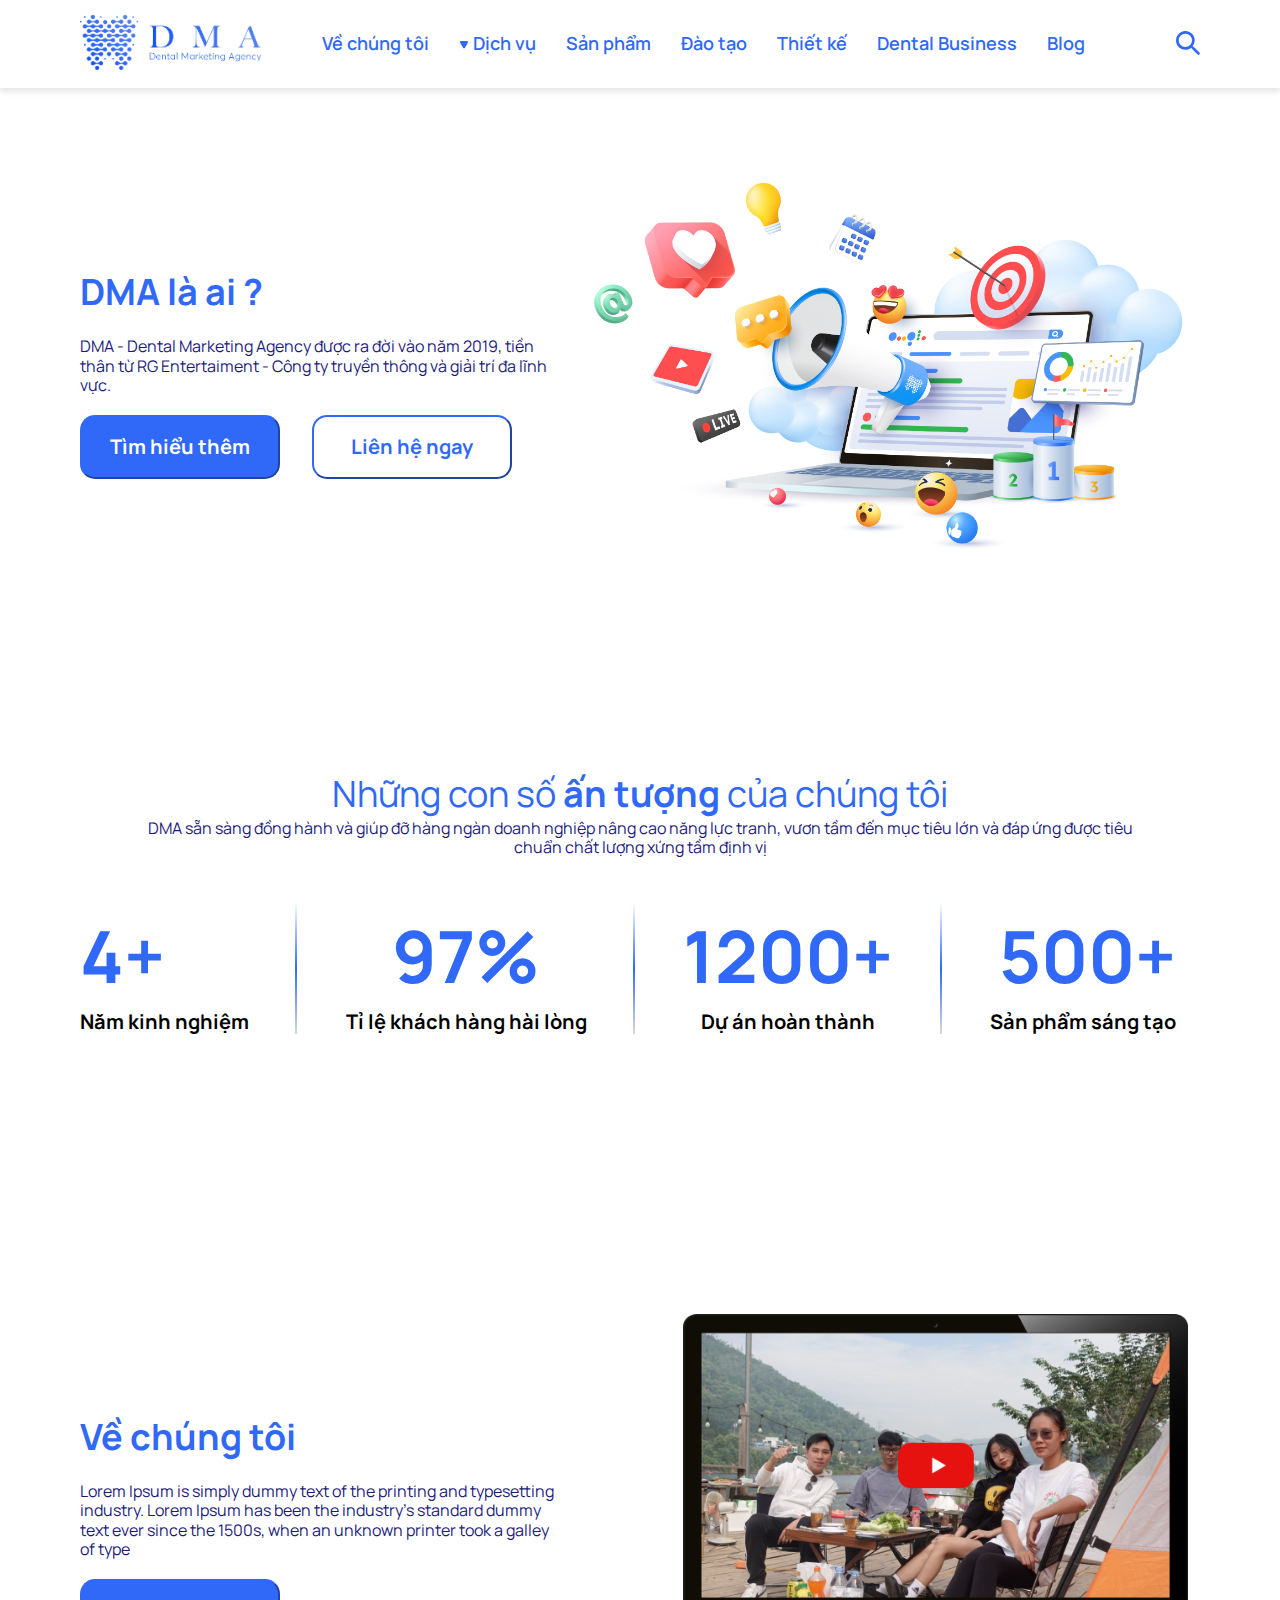
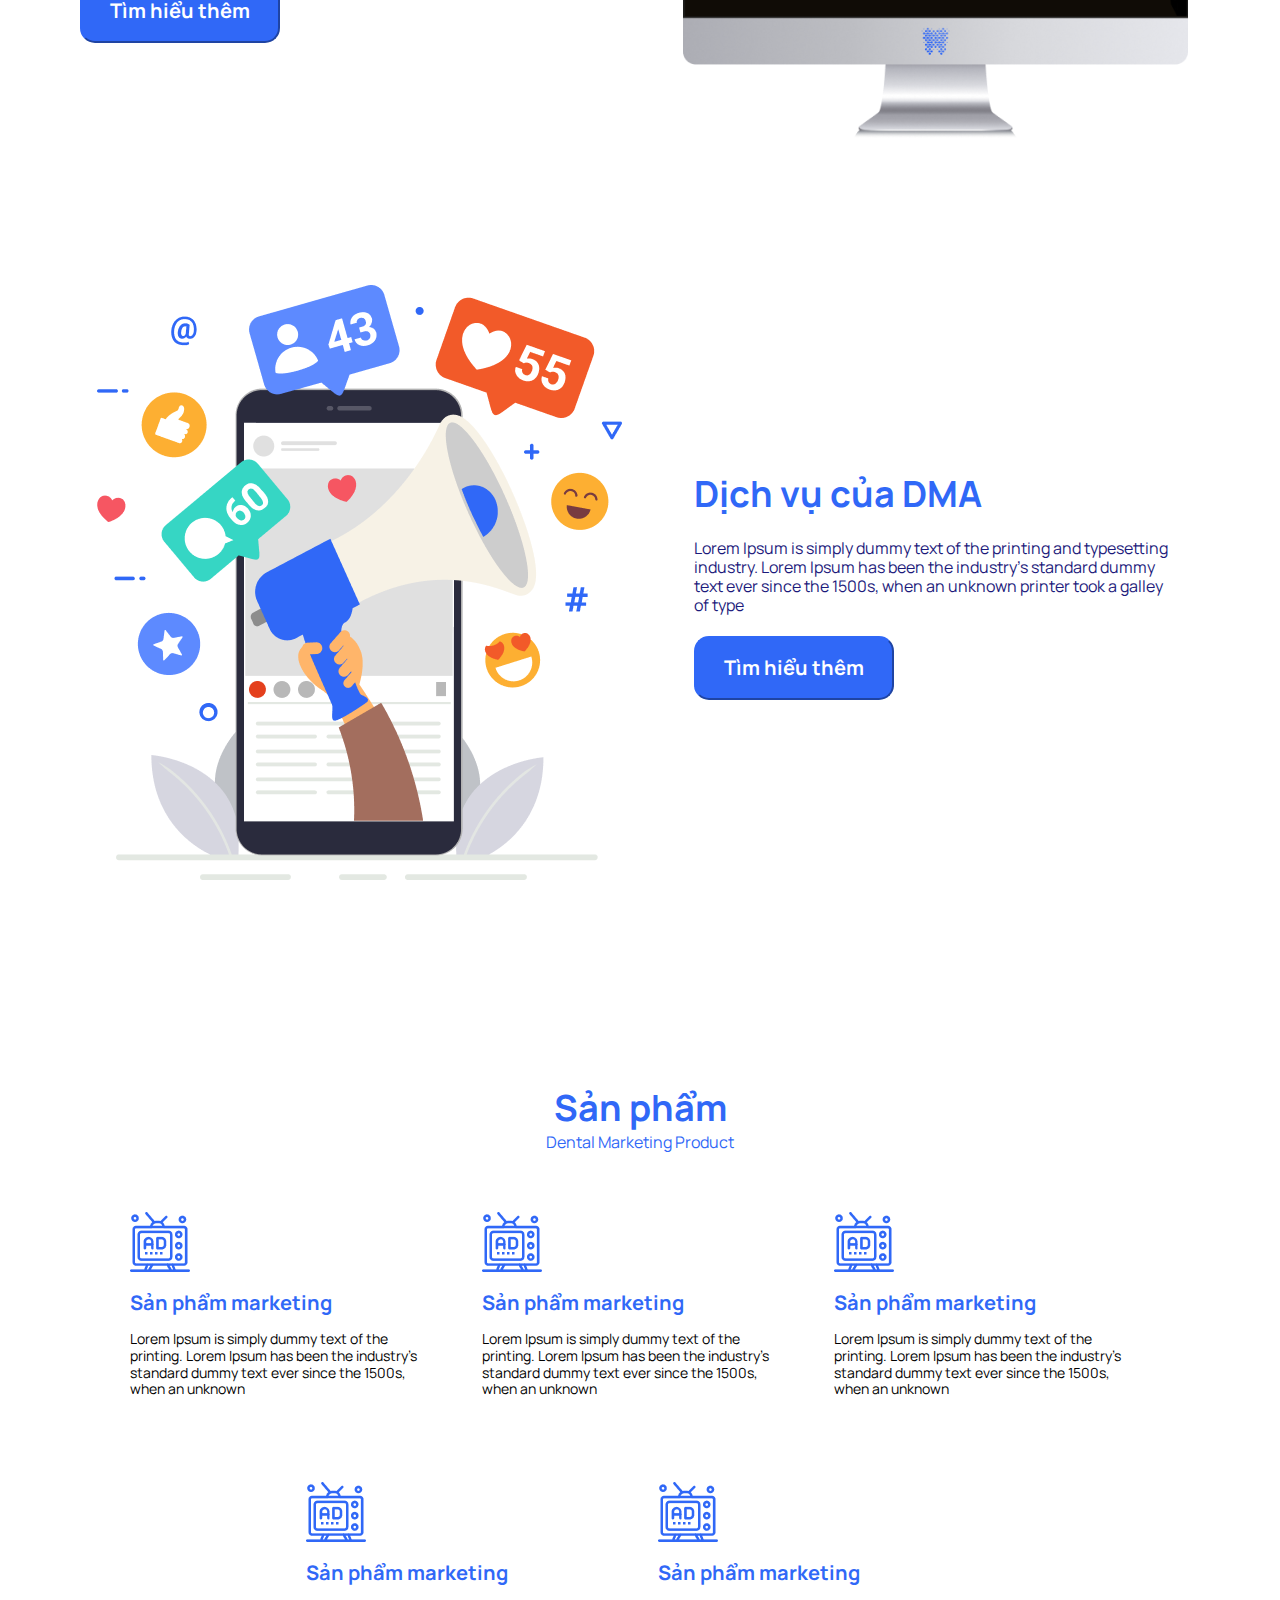
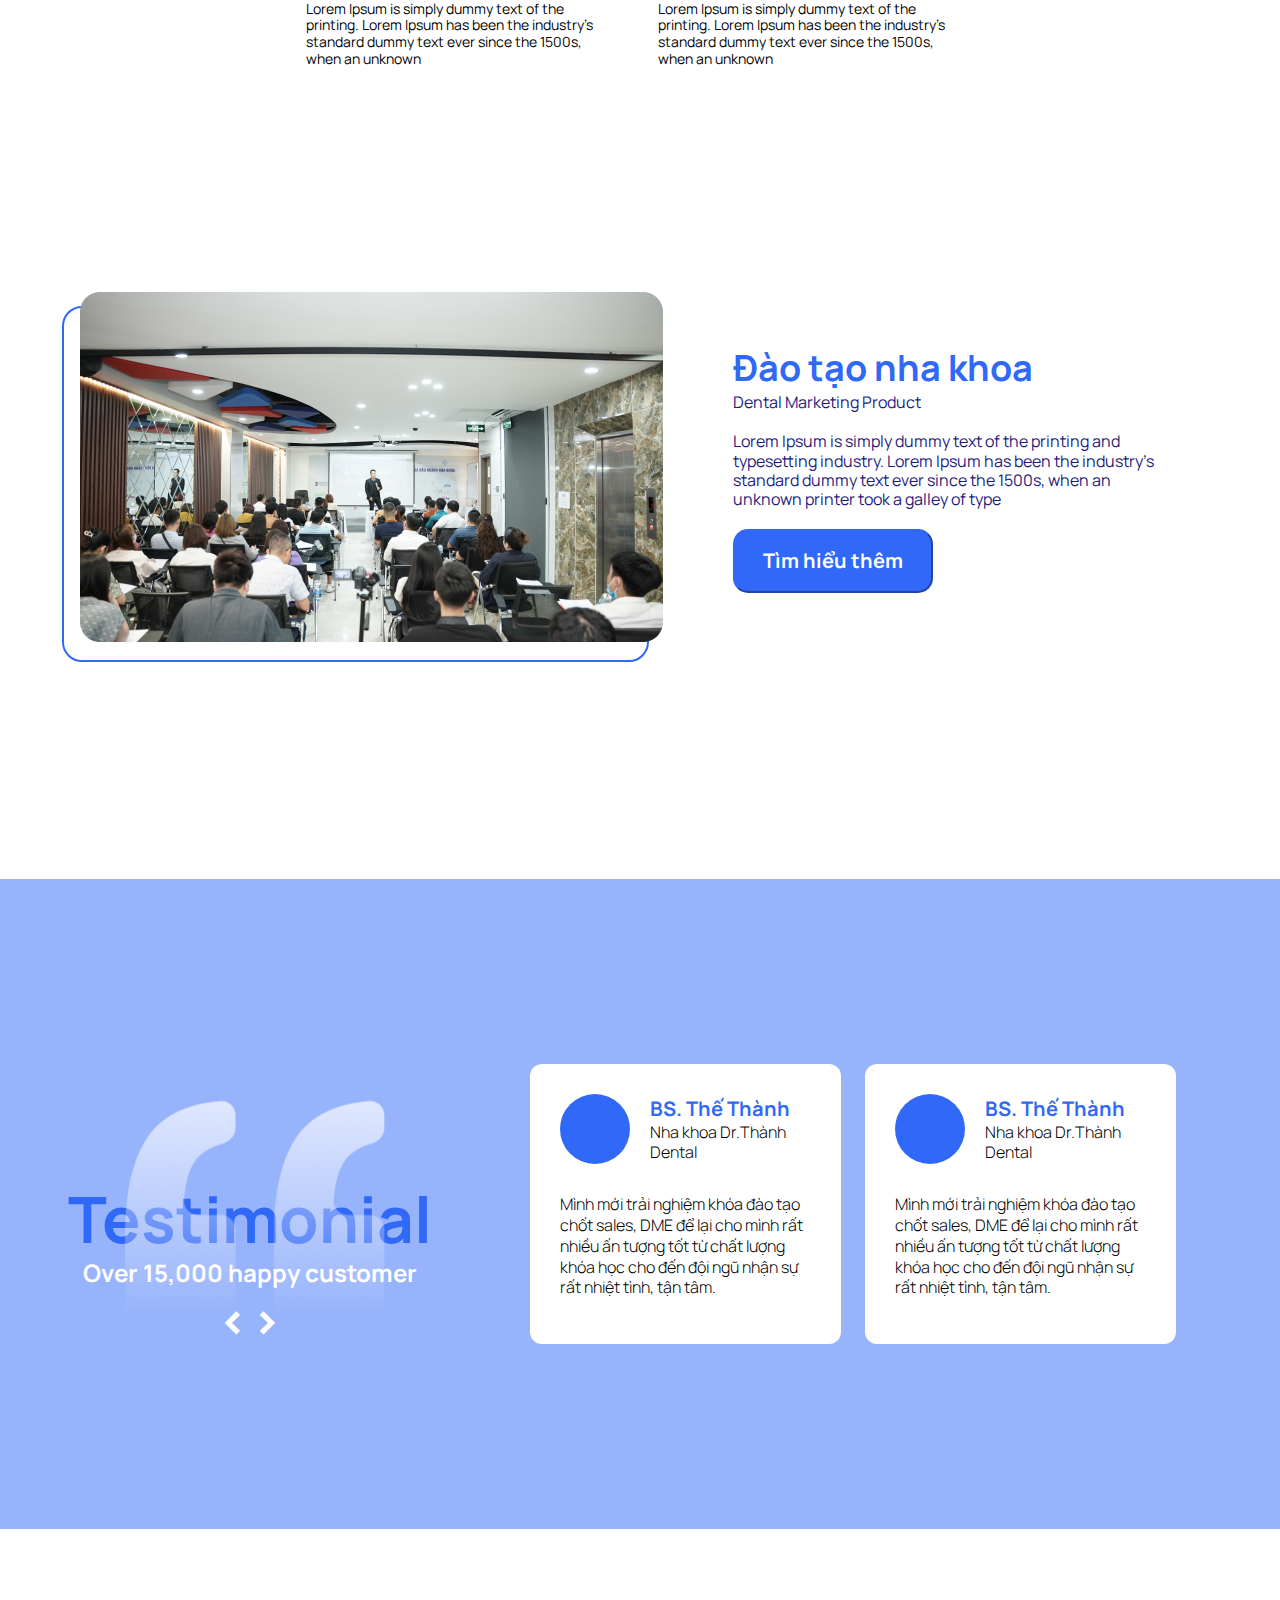
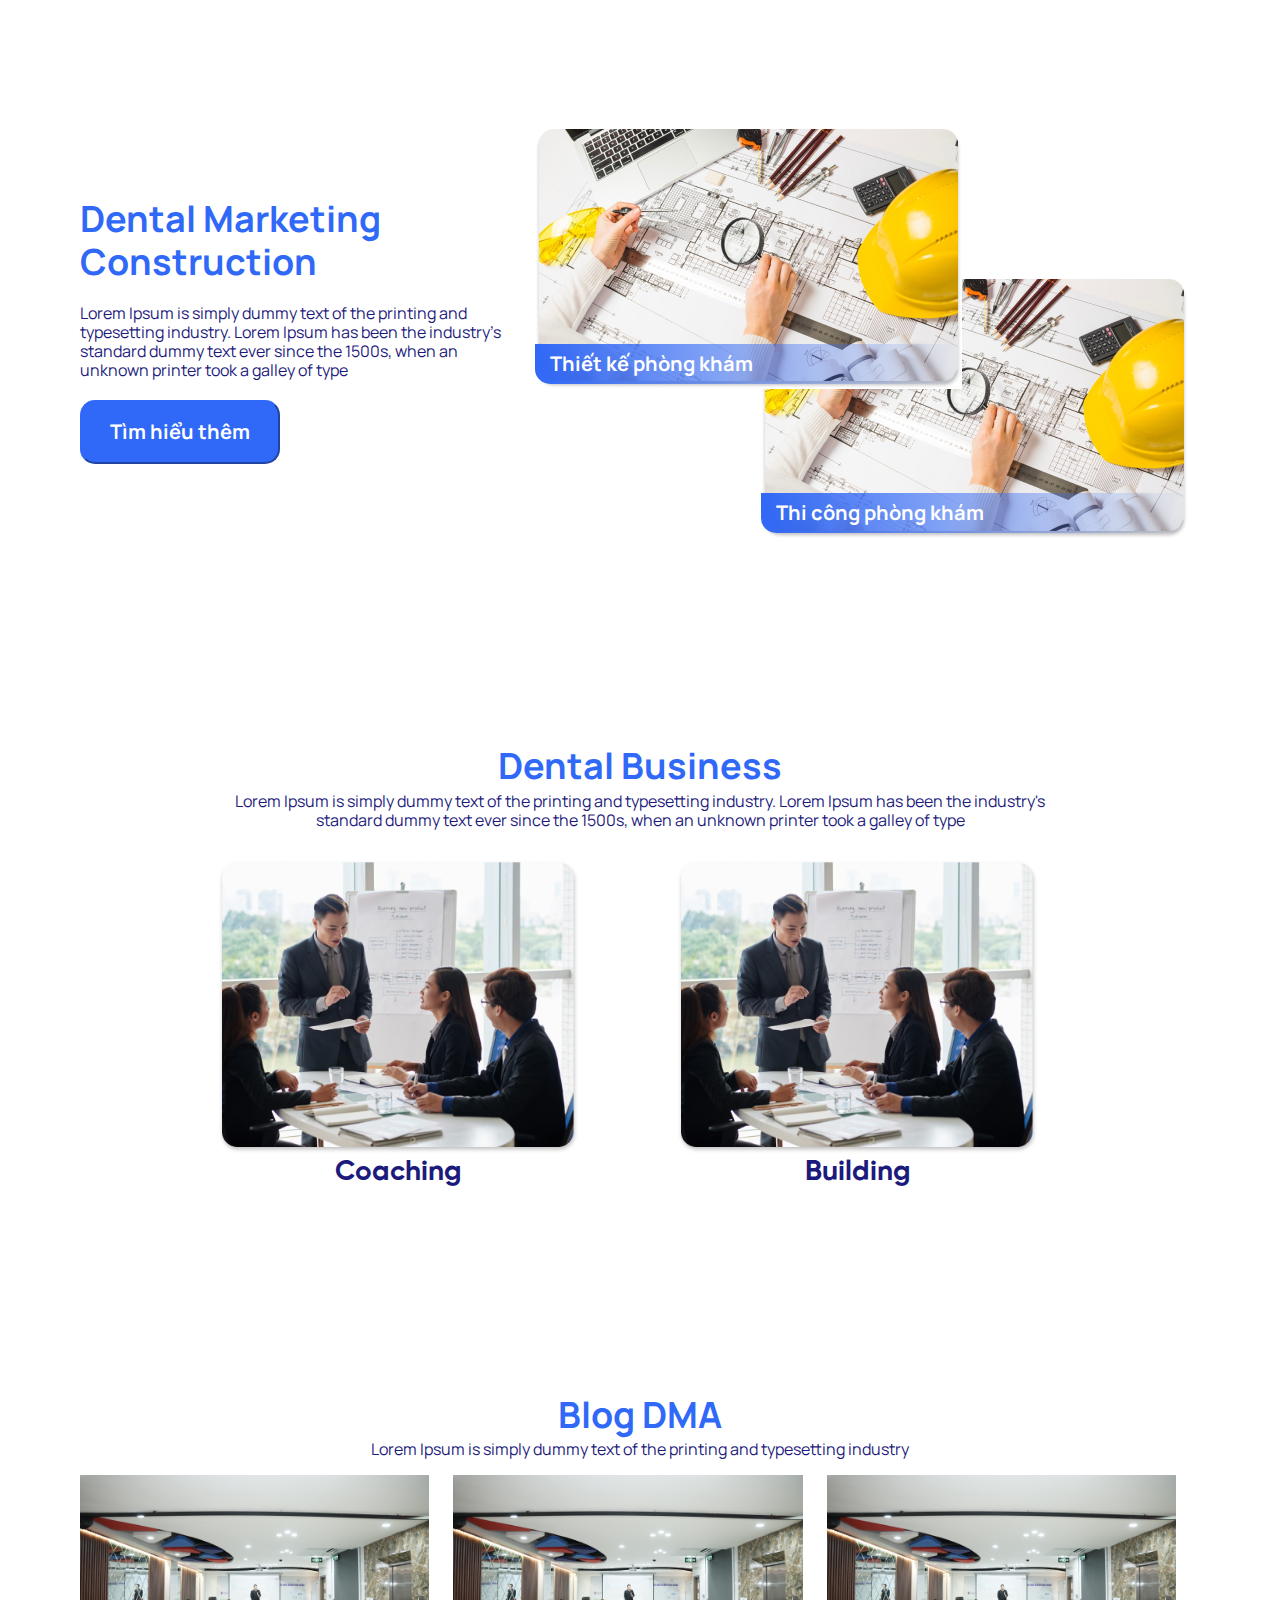
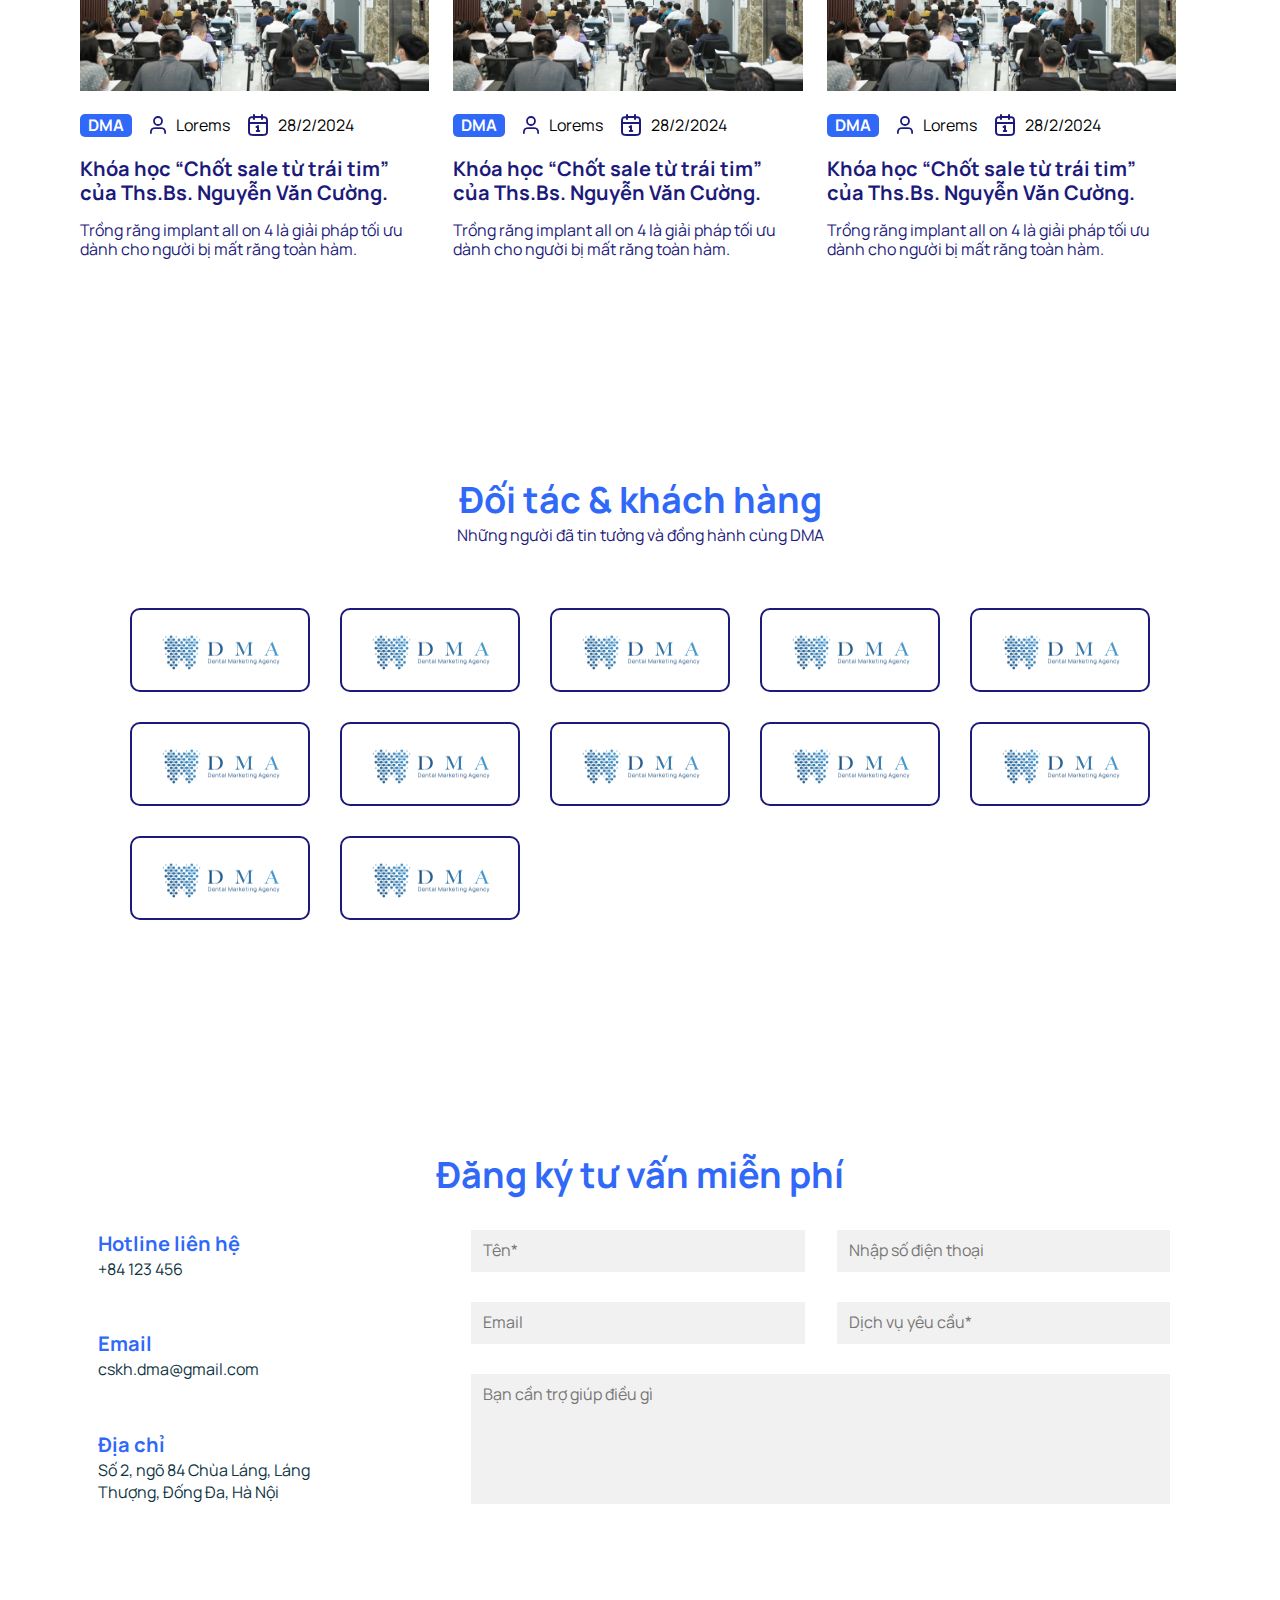
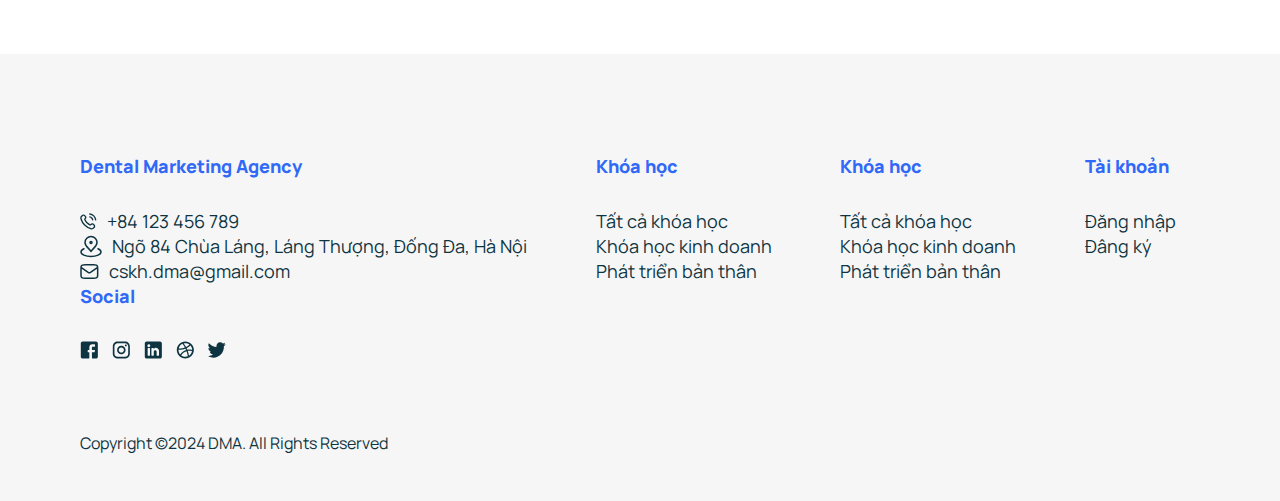
==== commit 768bf806: "update  code train" ====
--- a/css/grid.css
+++ b/css/grid.css
@@ -1,483 +1,581 @@
 .container {
-    width: 1320px;
-    margin: 0 auto;
-  }
-  .container-fluid {
-    width: 100%;
-  }
-  .grid {
-    width: 100%;
-    padding: 0;
-    display: block;
-  }
- .wide {
-    max-width: 1400px;
-    margin: 0 auto;
-    width: 1320px;
-  }
-  .row {
-    display: flex;
-    flex-wrap: wrap;
-  }
-  .row.no-wrap{
-    flex-wrap: nowrap;
-
-  }
-  .row.flex-column{
-    flex-direction: column;
-  }
-  .row {
-    margin: 0 -12px;
-    width: 100%;
-  }
-  .row.no-gutter {
-    margin: 0;
-  }
-  
+  width: 1320px;
+  margin: 0 auto;
+}
+
+.container-fluid {
+  width: 100%;
+}
+
+.grid {
+  width: 100%;
+  padding: 0;
+  display: block;
+}
+
+.wide {
+  max-width: 1400px;
+  margin: 0 auto;
+  width: 1320px;
+}
+
+.row {
+  display: flex;
+  flex-wrap: wrap;
+}
+
+.row.no-wrap {
+  flex-wrap: nowrap;
+
+}
+
+.row.flex-column {
+  flex-direction: column;
+}
+
+.row {
+  margin: 0 -12px;
+  width: 100%;
+}
+
+.row.no-gutter {
+  margin: 0;
+}
+
+.col {
+  padding: 0 12px;
+  box-sizing: border-box;
+}
+
+.col.no-gutter {
+  padding: 0;
+}
+
+.align-center {
+  align-items: center;
+}
+
+.align-end {
+  align-items: end;
+}
+
+.justify-center {
+  justify-content: center;
+}
+
+.justify-between {
+  justify-content: space-between;
+}
+
+.justify-around {
+  justify-content: space-around;
+}
+
+.row.no-gutter>.col {
+  padding: 0;
+}
+
+.order-0 {
+  order: 0;
+}
+
+.order-1 {
+  order: 1;
+}
+
+.order-2 {
+  order: 2;
+}
+
+.order-3 {
+  order: 3;
+}
+
+.order-4 {
+  order: 4;
+}
+
+.order-5 {
+  order: 5;
+}
+
+.xl-0 {
+  display: none;
+}
+
+.xl-1 {
+  flex: 0 0 8.33333%;
+  max-width: 8.33333%;
+}
+
+.xl-2 {
+  flex: 0 0 16.66667%;
+  max-width: 16.66667%;
+}
+
+.xl-3 {
+  flex: 0 0 25%;
+  max-width: 25%;
+}
+
+.xl-4 {
+  flex: 0 0 33.33333%;
+  max-width: 33.33333%;
+}
+
+.xl-5 {
+  flex: 0 0 41.66667%;
+  max-width: 41.66667%;
+}
+
+.xl-6 {
+  flex: 0 0 50%;
+  max-width: 50%;
+}
+
+.xl-7 {
+  flex: 0 0 58.33333%;
+  max-width: 58.33333%;
+}
+
+.xl-8 {
+  flex: 0 0 66.66667%;
+  max-width: 66.66667%;
+}
+
+.xl-9 {
+  flex: 0 0 75%;
+  max-width: 75%;
+}
+
+.xl-10 {
+  flex: 0 0 83.33333%;
+  max-width: 83.33333%;
+}
+
+.xl-11 {
+  flex: 0 0 91.66667%;
+  max-width: 91.66667%;
+}
+
+.xl-12 {
+  flex: 0 0 100%;
+  max-width: 100%;
+}
+
+.xl-o-1 {
+  margin-left: 8.33333%;
+}
+
+.xl-o-2 {
+  margin-left: 16.66667%;
+}
+
+.xl-o-3 {
+  margin-left: 25%;
+}
+
+.xl-o-4 {
+  margin-left: 33.33333%;
+}
+
+.xl-o-5 {
+  margin-left: 41.66667%;
+}
+
+.xl-o-6 {
+  margin-left: 50%;
+}
+
+.xl-o-7 {
+  margin-left: 58.33333%;
+}
+
+.xl-o-8 {
+  margin-left: 66.66667%;
+}
+
+.xl-o-9 {
+  margin-left: 75%;
+}
+
+.xl-o-10 {
+  margin-left: 83.33333%;
+}
+
+.xl-o-11 {
+  margin-left: 91.66667%;
+}
+
+@media screen and (max-width: 1599px) {
+  .grid.wide {
+    width: 1200px;
+  }
+}
+
+@media screen and (max-width: 1399px) {
+  .grid.wide {
+    width: 1120px;
+  }
+}
+
+@media screen and (max-width: 1199px) {
+  .grid.wide {
+    width: 960px;
+  }
+
   .col {
     padding: 0 12px;
-    box-sizing: border-box;
-  }
-  .col.no-gutter {
-    padding: 0;
-  }
-  
-  .align-center {
-    align-items: center;
-  }
-  .align-end {
-    align-items: end;
-  }
-  .justify-center {
-    justify-content: center;
-  }
-  .justify-between {
-    justify-content: space-between;
-  }
-  .justify-around {
-    justify-content: space-around;
-  }
-  .row.no-gutter > .col {
-    padding: 0;
-  }
-  .order-0{
-    order: 0;
-  }
-  .order-1{
-    order: 1;
-  }
-  .order-2{
-    order: 2;
-  }
-  .order-3{
-    order: 3;
-  }
-  .order-4{
-    order: 4;
-  }
-  .order-5{
-    order: 5;
-  }
-  .xl-0 {
+  }
+
+  .lg-0 {
     display: none;
   }
-  .xl-1 {
+
+  .lg-1 {
     flex: 0 0 8.33333%;
     max-width: 8.33333%;
   }
-  .xl-2 {
+
+  .lg-2 {
     flex: 0 0 16.66667%;
     max-width: 16.66667%;
   }
-  .xl-3 {
+
+  .lg-3 {
     flex: 0 0 25%;
     max-width: 25%;
   }
-  .xl-4 {
+
+  .lg-4 {
     flex: 0 0 33.33333%;
     max-width: 33.33333%;
   }
-  .xl-5 {
+
+  .lg-5 {
     flex: 0 0 41.66667%;
     max-width: 41.66667%;
   }
-  .xl-6 {
+
+  .lg-6 {
     flex: 0 0 50%;
     max-width: 50%;
   }
-  .xl-7 {
+
+  .lg-7 {
     flex: 0 0 58.33333%;
     max-width: 58.33333%;
   }
-  .xl-8 {
+
+  .lg-8 {
     flex: 0 0 66.66667%;
     max-width: 66.66667%;
   }
-  .xl-9 {
+
+  .lg-9 {
     flex: 0 0 75%;
     max-width: 75%;
   }
-  .xl-10 {
+
+  .lg-10 {
     flex: 0 0 83.33333%;
     max-width: 83.33333%;
   }
-  .xl-11 {
+
+  .lg-11 {
     flex: 0 0 91.66667%;
     max-width: 91.66667%;
   }
-  .xl-12 {
+
+  .lg-12 {
     flex: 0 0 100%;
     max-width: 100%;
   }
-  
-  .xl-o-1 {
-    margin-left: 8.33333%;
-  }
-  .xl-o-2 {
-    margin-left: 16.66667%;
-  }
-  .xl-o-3 {
-    margin-left: 25%;
-  }
-  .xl-o-4 {
-    margin-left: 33.33333%;
-  }
-  .xl-o-5 {
-    margin-left: 41.66667%;
-  }
-  .xl-o-6 {
-    margin-left: 50%;
-  }
-  .xl-o-7 {
-    margin-left: 58.33333%;
-  }
-  .xl-o-8 {
-    margin-left: 66.66667%;
-  }
-  .xl-o-9 {
-    margin-left: 75%;
-  }
-  .xl-o-10 {
-    margin-left: 83.33333%;
-  }
-  .xl-o-11 {
-    margin-left: 91.66667%;
-  }
-
-  @media screen and (max-width: 1599px) {
-    .grid.wide {
-      width: 1120px;
-    }
-  }
-
-  @media screen and (max-width: 1399px) {
-   
-  }
-  
-  @media screen and (max-width: 1199px) {
-    .grid.wide {
-      width: 960px;
-    }
-    .col {
-      padding: 0 12px;
-    }
-  
-    .lg-0 {
-      display: none;
-    }
-    .lg-1 {
-      flex: 0 0 8.33333%;
-      max-width: 8.33333%;
-    }
-    .lg-2 {
-      flex: 0 0 16.66667%;
-      max-width: 16.66667%;
-    }
-    .lg-3 {
-      flex: 0 0 25%;
-      max-width: 25%;
-    }
-    .lg-4 {
-      flex: 0 0 33.33333%;
-      max-width: 33.33333%;
-    }
-    .lg-5 {
-      flex: 0 0 41.66667%;
-      max-width: 41.66667%;
-    }
-    .lg-6 {
-      flex: 0 0 50%;
-      max-width: 50%;
-    }
-    .lg-7 {
-      flex: 0 0 58.33333%;
-      max-width: 58.33333%;
-    }
-    .lg-8 {
-      flex: 0 0 66.66667%;
-      max-width: 66.66667%;
-    }
-    .lg-9 {
-      flex: 0 0 75%;
-      max-width: 75%;
-    }
-    .lg-10 {
-      flex: 0 0 83.33333%;
-      max-width: 83.33333%;
-    }
-    .lg-11 {
-      flex: 0 0 91.66667%;
-      max-width: 91.66667%;
-    }
-    .lg-12 {
-      flex: 0 0 100%;
-      max-width: 100%;
-    }
-    .lg-0
-      .lg-1
-      .lg-2
-      .lg-3
-      .lg-4
-      .lg-5
-      .lg-6
-      .lg-7
-      .lg-8
-      .lg-9
-      .lg-10
-      .lg-11
-      .lg-12 {
-      display: block;
-    }
-  }
-  @media screen and (max-width: 991px) {
-
-    .grid.wide {
-      width: 720px;
-    }
-    .btn {
-      font-size: 1.3rem;
-      width: 14rem;
-      padding: 1.6rem 0;
-    }
-    .btn.btn--has-bg {
-      margin-right: 1.6rem;
-    }
-    .row {
-      margin: 0 -8px;
-    }
-    .col {
-      padding: 0 8px;
-    }
-    .md-0 {
-      display: none;
-    }
-    .md-1 {
-      flex: 0 0 8.33333%;
-      max-width: 8.33333%;
-    }
-    .md-2 {
-      flex: 0 0 16.66667%;
-      max-width: 16.66667%;
-    }
-    .md-3 {
-      flex: 0 0 25%;
-      max-width: 25%;
-    }
-    .md-4 {
-      flex: 0 0 33.33333%;
-      max-width: 33.33333%;
-    }
-    .md-5 {
-      flex: 0 0 41.66667%;
-      max-width: 41.66667%;
-    }
-    .md-6 {
-      flex: 0 0 50%;
-      max-width: 50%;
-    }
-    .md-7 {
-      flex: 0 0 58.33333%;
-      max-width: 58.33333%;
-    }
-    .md-8 {
-      flex: 0 0 66.66667%;
-      max-width: 66.66667%;
-    }
-    .md-9 {
-      flex: 0 0 75%;
-      max-width: 75%;
-    }
-    .md-10 {
-      flex: 0 0 83.33333%;
-      max-width: 83.33333%;
-    }
-    .md-11 {
-      flex: 0 0 91.66667%;
-      max-width: 91.66667%;
-    }
-    .md-12 {
-      flex: 0 0 100%;
-      max-width: 100%;
-    }
-      .md-1,
-      .md-2,
-      .md-3,
-      .md-4,
-      .md-5,
-      .md-6,
-      .md-7,
-      .md-8,
-      .md-9,
-      .md-10,
-      .md-11,
-      .md-12 {
-      display: block;
-    }
-  }
-  @media screen and (max-width: 767px) {
-    .grid.wide {
-      width: 540px;
-    }
-    .sm-0 {
-      display: none;
-    }
-    .sm-1 {
-      flex: 0 0 8.33333%;
-      max-width: 8.33333%;
-    }
-    .sm-2 {
-      flex: 0 0 16.66667%;
-      max-width: 16.66667%;
-    }
-    .sm-3 {
-      flex: 0 0 25%;
-      max-width: 25%;
-    }
-    .sm-4 {
-      flex: 0 0 33.33333%;
-      max-width: 33.33333%;
-    }
-    .sm-5 {
-      flex: 0 0 41.66667%;
-      max-width: 41.66667%;
-    }
-    .sm-6 {
-      flex: 0 0 50%;
-      max-width: 50%;
-    }
-    .sm-7 {
-      flex: 0 0 58.33333%;
-      max-width: 58.33333%;
-    }
-    .sm-8 {
-      flex: 0 0 66.66667%;
-      max-width: 66.66667%;
-    }
-    .sm-9 {
-      flex: 0 0 75%;
-      max-width: 75%;
-    }
-    .sm-10 {
-      flex: 0 0 83.33333%;
-      max-width: 83.33333%;
-    }
-    .sm-11 {
-      flex: 0 0 91.66667%;
-      max-width: 91.66667%;
-    }
-    .sm-12 {
-      flex: 0 0 100%;
-      max-width: 100%;
-    }
-      .sm-1,
-      .sm-2,
-      .sm-3,
-      .sm-4,
-      .sm-5,
-      .sm-6,
-      .sm-7,
-      .sm-8,
-      .sm-9,
-      .sm-10,
-      .sm-11,
-      .sm-12 {
-      display: block;
-    }
-  }
-  @media screen and (max-width: 575px) {
-    .grid.wide {
-      width: 100%;
-      padding: 0 12px;
-    }
-    .row {
-      margin: 0 -4px;
-    }
-    .col {
-      padding: 0 4px;
-    }
-    .xs-0 {
-      display: none;
-    }
-    .xs-1 {
-      flex: 0 0 8.33333%!important;
-      max-width: 8.33333%!important;
-    }
-    .xs-2 {
-      flex: 0 0 16.66667%!important;
-      max-width: 16.66667%!important;
-    }
-    .xs-3 {
-      flex: 0 0 25%!important;
-      max-width: 25%!important;
-    }
-    .xs-4 {
-      flex: 0 0 33.33333%!important;
-      max-width: 33.33333%!important;
-    }
-    .xs-5 {
-      flex: 0 0 41.66667%!important;
-      max-width: 41.66667%!important;
-    }
-    .xs-6 {
-      flex: 0 0 50%!important;
-      max-width: 50%!important;
-    }
-    .xs-7 {
-      flex: 0 0 58.33333%!important;
-      max-width: 58.33333%!important;
-    }
-    .xs-8 {
-      flex: 0 0 66.66667%!important;
-      max-width: 66.66667%!important;
-    }
-    .xs-9 {
-      flex: 0 0 75%!important;
-      max-width: 75%!important;
-    }
-    .xs-10 {
-      flex: 0 0 83.33333%!important;
-      max-width: 83.33333%!important;
-    }
-    .xs-11 {
-      flex: 0 0 91.66667%!important;
-      max-width: 91.66667%!important;
-    }
-    .xs-12 {
-      flex: 0 0 100%!important;
-      max-width: 100%!important;
-    }
-      .xs-1,
-      .xs-2,
-      .xs-3,
-      .xs-4,
-      .xs-5,
-      .xs-6,
-      .xs-7,
-      .xs-8,
-      .xs-9,
-      .xs-10,
-      .xs-11,
-      .xs-12 {
-      display: block;
-    }
-  }+
+  .lg-0 .lg-1 .lg-2 .lg-3 .lg-4 .lg-5 .lg-6 .lg-7 .lg-8 .lg-9 .lg-10 .lg-11 .lg-12 {
+    display: block;
+  }
+}
+
+@media screen and (max-width: 991px) {
+
+  .grid.wide {
+    width: 720px;
+  }
+
+  .btn {
+    font-size: 1.3rem;
+    width: 14rem;
+    padding: 1.6rem 0;
+  }
+
+  .btn.btn--has-bg {
+    margin-right: 1.6rem;
+  }
+
+  .row {
+    margin: 0 -8px;
+  }
+
+  .col {
+    padding: 0 8px;
+  }
+
+  .md-0 {
+    display: none;
+  }
+
+  .md-1 {
+    flex: 0 0 8.33333%;
+    max-width: 8.33333%;
+  }
+
+  .md-2 {
+    flex: 0 0 16.66667%;
+    max-width: 16.66667%;
+  }
+
+  .md-3 {
+    flex: 0 0 25%;
+    max-width: 25%;
+  }
+
+  .md-4 {
+    flex: 0 0 33.33333%;
+    max-width: 33.33333%;
+  }
+
+  .md-5 {
+    flex: 0 0 41.66667%;
+    max-width: 41.66667%;
+  }
+
+  .md-6 {
+    flex: 0 0 50%;
+    max-width: 50%;
+  }
+
+  .md-7 {
+    flex: 0 0 58.33333%;
+    max-width: 58.33333%;
+  }
+
+  .md-8 {
+    flex: 0 0 66.66667%;
+    max-width: 66.66667%;
+  }
+
+  .md-9 {
+    flex: 0 0 75%;
+    max-width: 75%;
+  }
+
+  .md-10 {
+    flex: 0 0 83.33333%;
+    max-width: 83.33333%;
+  }
+
+  .md-11 {
+    flex: 0 0 91.66667%;
+    max-width: 91.66667%;
+  }
+
+  .md-12 {
+    flex: 0 0 100%;
+    max-width: 100%;
+  }
+
+  .md-1,
+  .md-2,
+  .md-3,
+  .md-4,
+  .md-5,
+  .md-6,
+  .md-7,
+  .md-8,
+  .md-9,
+  .md-10,
+  .md-11,
+  .md-12 {
+    display: block;
+  }
+}
+
+@media screen and (max-width: 767px) {
+  .grid.wide {
+    width: 540px;
+  }
+
+  .sm-0 {
+    display: none;
+  }
+
+  .sm-1 {
+    flex: 0 0 8.33333%;
+    max-width: 8.33333%;
+  }
+
+  .sm-2 {
+    flex: 0 0 16.66667%;
+    max-width: 16.66667%;
+  }
+
+  .sm-3 {
+    flex: 0 0 25%;
+    max-width: 25%;
+  }
+
+  .sm-4 {
+    flex: 0 0 33.33333%;
+    max-width: 33.33333%;
+  }
+
+  .sm-5 {
+    flex: 0 0 41.66667%;
+    max-width: 41.66667%;
+  }
+
+  .sm-6 {
+    flex: 0 0 50%;
+    max-width: 50%;
+  }
+
+  .sm-7 {
+    flex: 0 0 58.33333%;
+    max-width: 58.33333%;
+  }
+
+  .sm-8 {
+    flex: 0 0 66.66667%;
+    max-width: 66.66667%;
+  }
+
+  .sm-9 {
+    flex: 0 0 75%;
+    max-width: 75%;
+  }
+
+  .sm-10 {
+    flex: 0 0 83.33333%;
+    max-width: 83.33333%;
+  }
+
+  .sm-11 {
+    flex: 0 0 91.66667%;
+    max-width: 91.66667%;
+  }
+
+  .sm-12 {
+    flex: 0 0 100%;
+    max-width: 100%;
+  }
+
+  .sm-1,
+  .sm-2,
+  .sm-3,
+  .sm-4,
+  .sm-5,
+  .sm-6,
+  .sm-7,
+  .sm-8,
+  .sm-9,
+  .sm-10,
+  .sm-11,
+  .sm-12 {
+    display: block;
+  }
+}
+
+@media screen and (max-width: 575px) {
+  .grid.wide {
+    width: 100%;
+    padding: 0 12px;
+  }
+
+  .row {
+    margin: 0 -4px;
+  }
+
+  .col {
+    padding: 0 4px;
+  }
+
+  .xs-0 {
+    display: none;
+  }
+
+  .xs-1 {
+    flex: 0 0 8.33333% !important;
+    max-width: 8.33333% !important;
+  }
+
+  .xs-2 {
+    flex: 0 0 16.66667% !important;
+    max-width: 16.66667% !important;
+  }
+
+  .xs-3 {
+    flex: 0 0 25% !important;
+    max-width: 25% !important;
+  }
+
+  .xs-4 {
+    flex: 0 0 33.33333% !important;
+    max-width: 33.33333% !important;
+  }
+
+  .xs-5 {
+    flex: 0 0 41.66667% !important;
+    max-width: 41.66667% !important;
+  }
+
+  .xs-6 {
+    flex: 0 0 50% !important;
+    max-width: 50% !important;
+  }
+
+  .xs-7 {
+    flex: 0 0 58.33333% !important;
+    max-width: 58.33333% !important;
+  }
+
+  .xs-8 {
+    flex: 0 0 66.66667% !important;
+    max-width: 66.66667% !important;
+  }
+
+  .xs-9 {
+    flex: 0 0 75% !important;
+    max-width: 75% !important;
+  }
+
+  .xs-10 {
+    flex: 0 0 83.33333% !important;
+    max-width: 83.33333% !important;
+  }
+
+  .xs-11 {
+    flex: 0 0 91.66667% !important;
+    max-width: 91.66667% !important;
+  }
+
+  .xs-12 {
+    flex: 0 0 100% !important;
+    max-width: 100% !important;
+  }
+
+  .xs-1,
+  .xs-2,
+  .xs-3,
+  .xs-4,
+  .xs-5,
+  .xs-6,
+  .xs-7,
+  .xs-8,
+  .xs-9,
+  .xs-10,
+  .xs-11,
+  .xs-12 {
+    display: block;
+  }
+}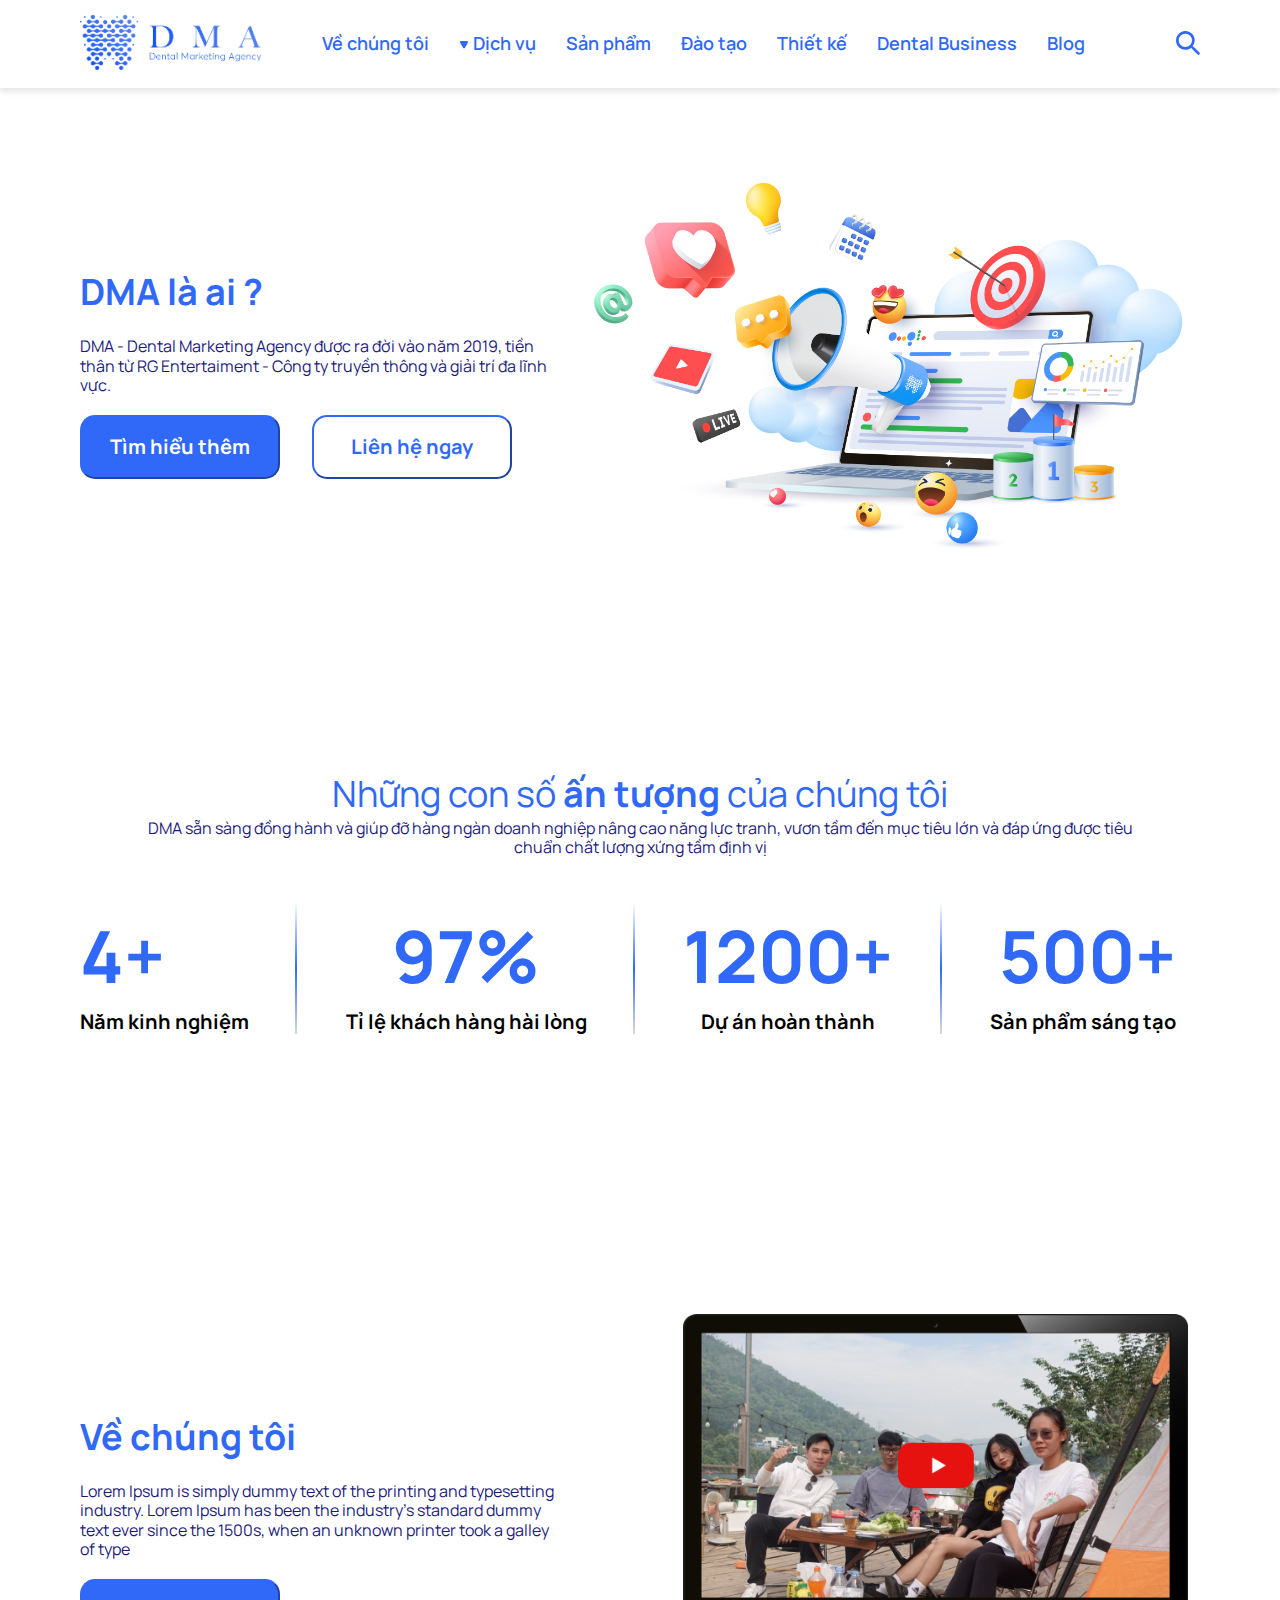
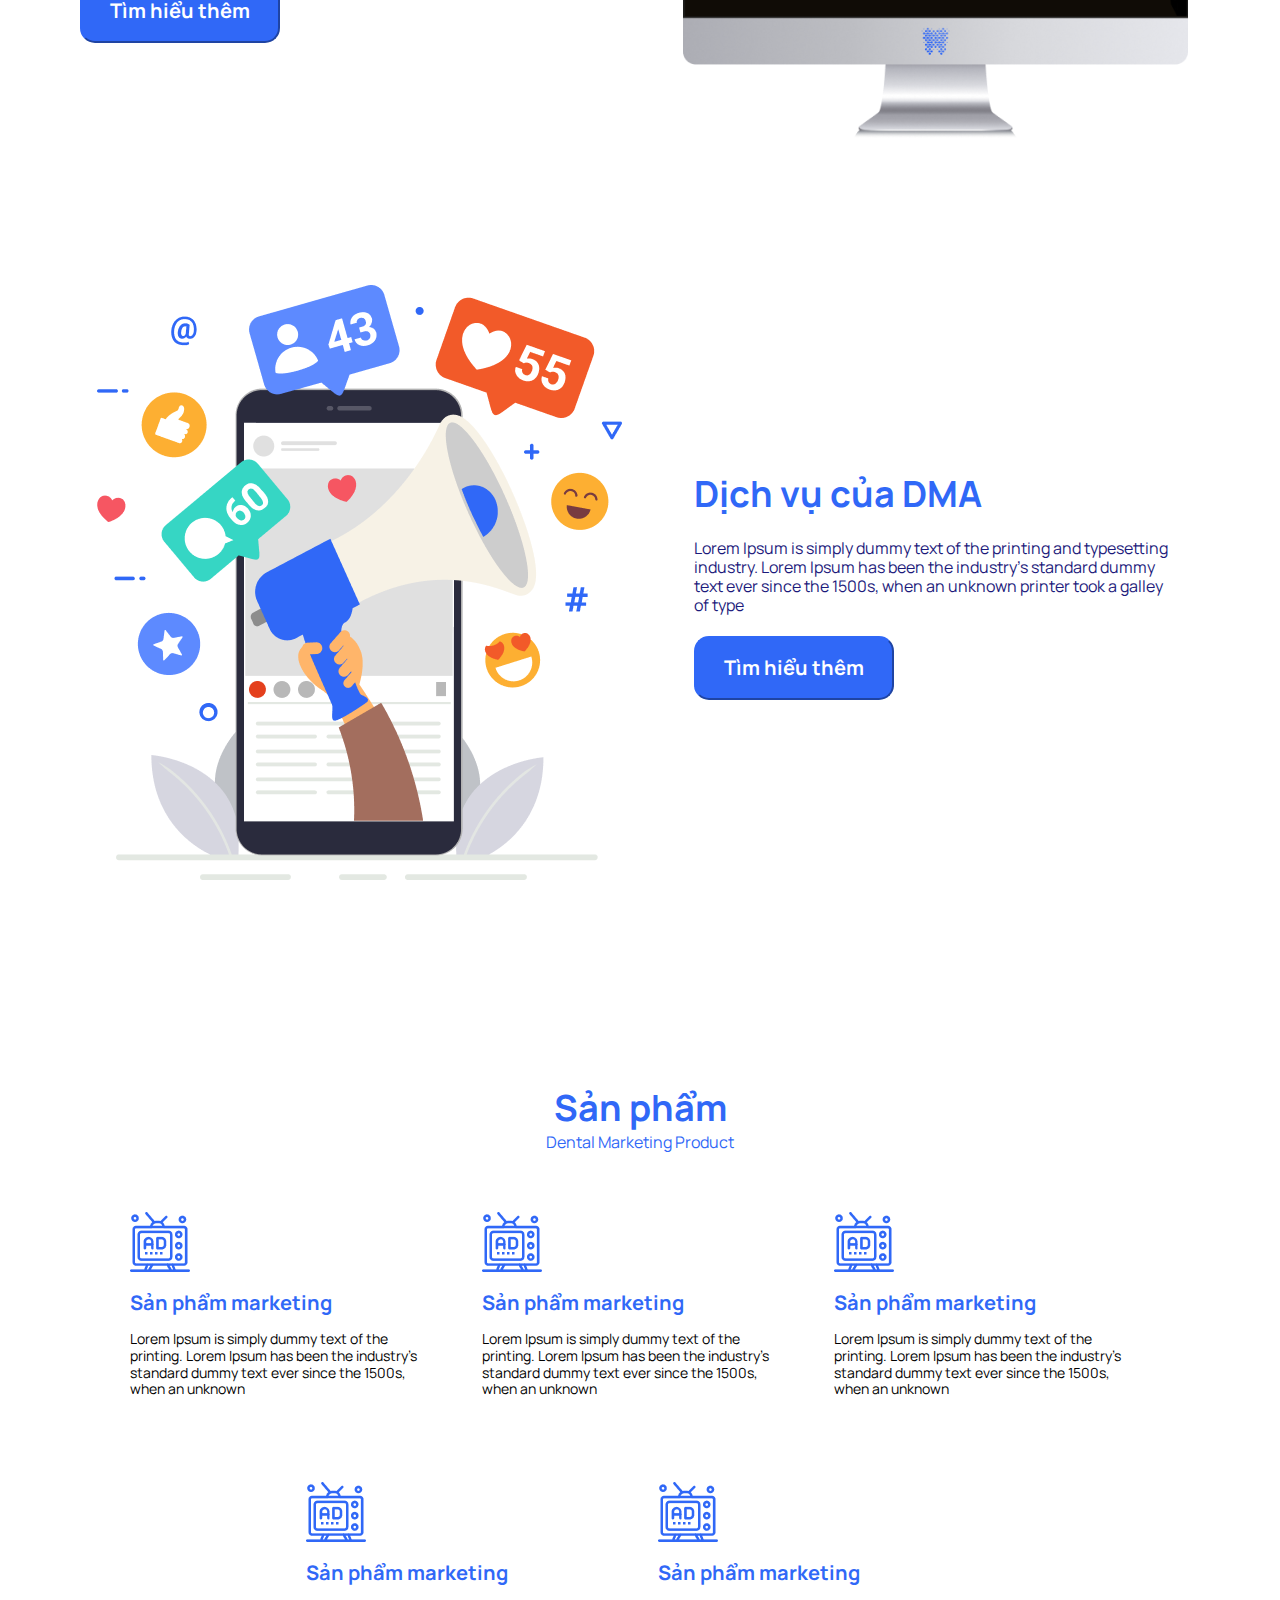
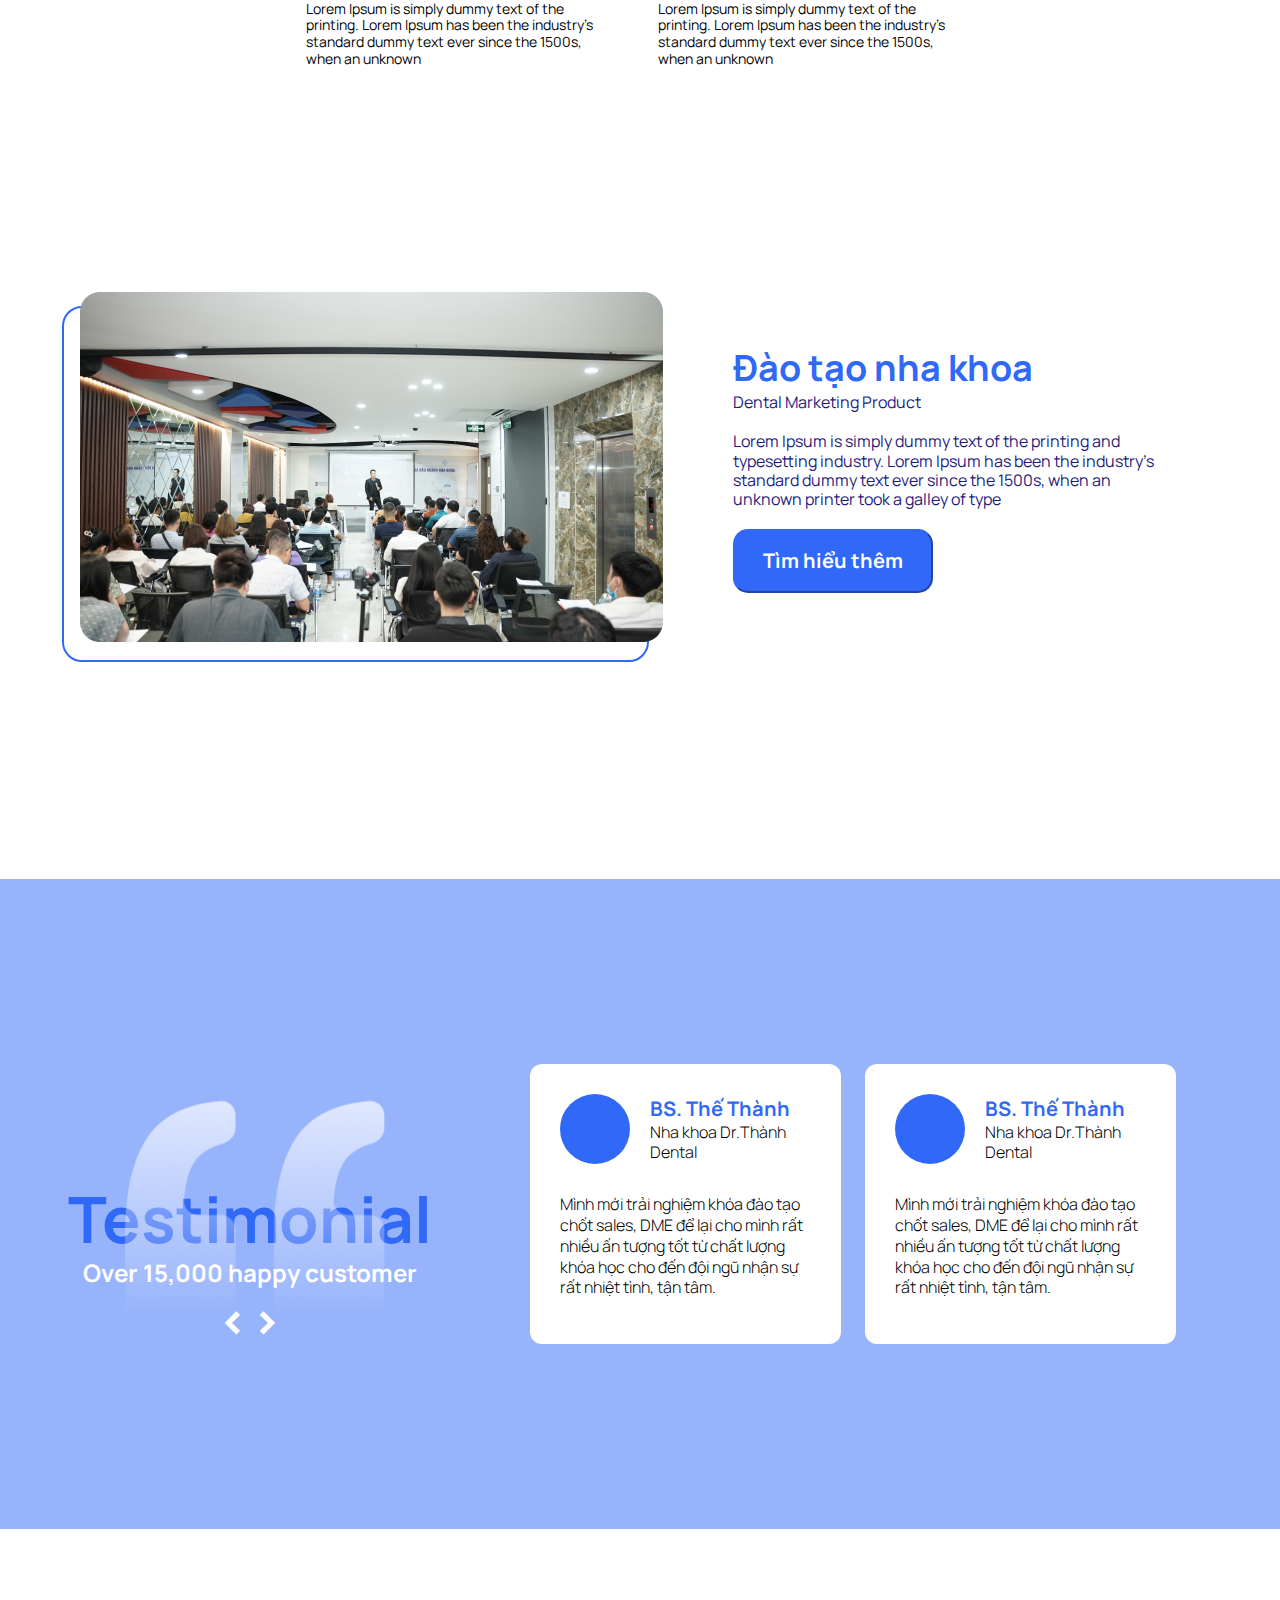
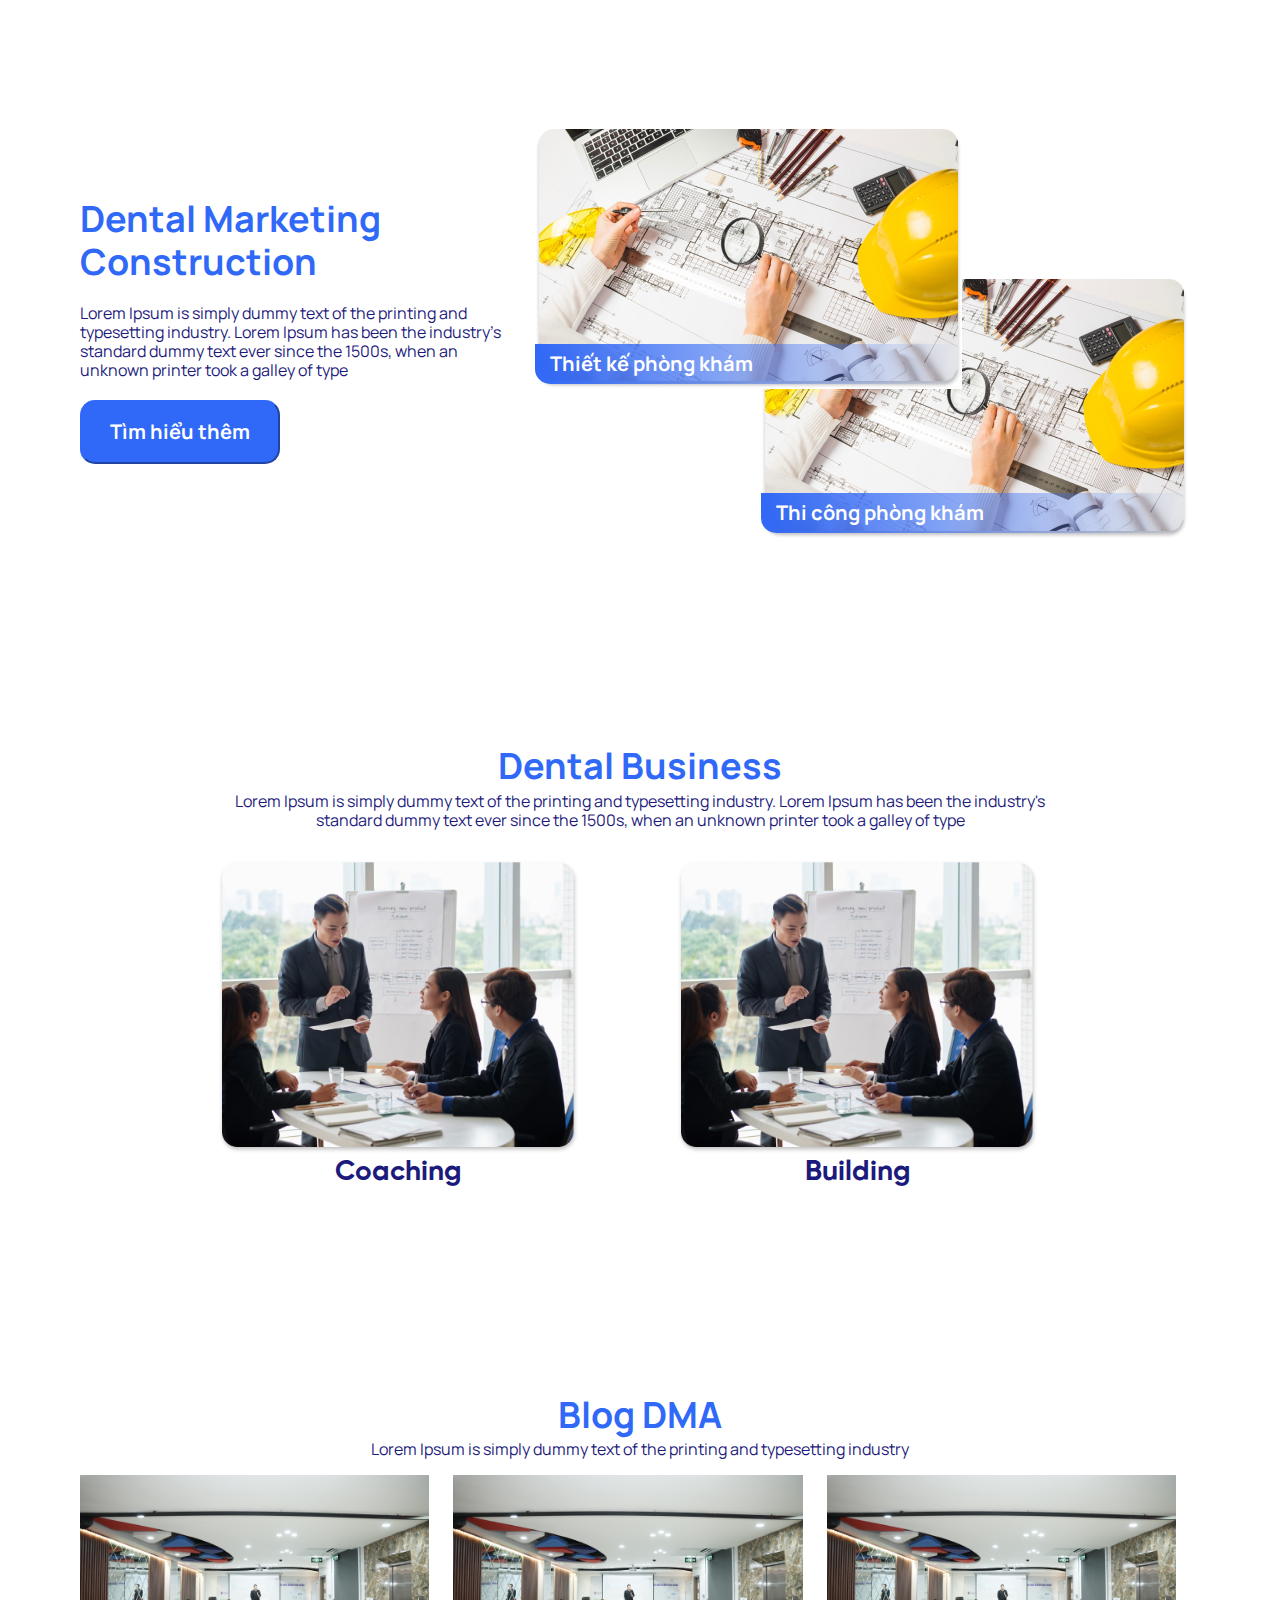
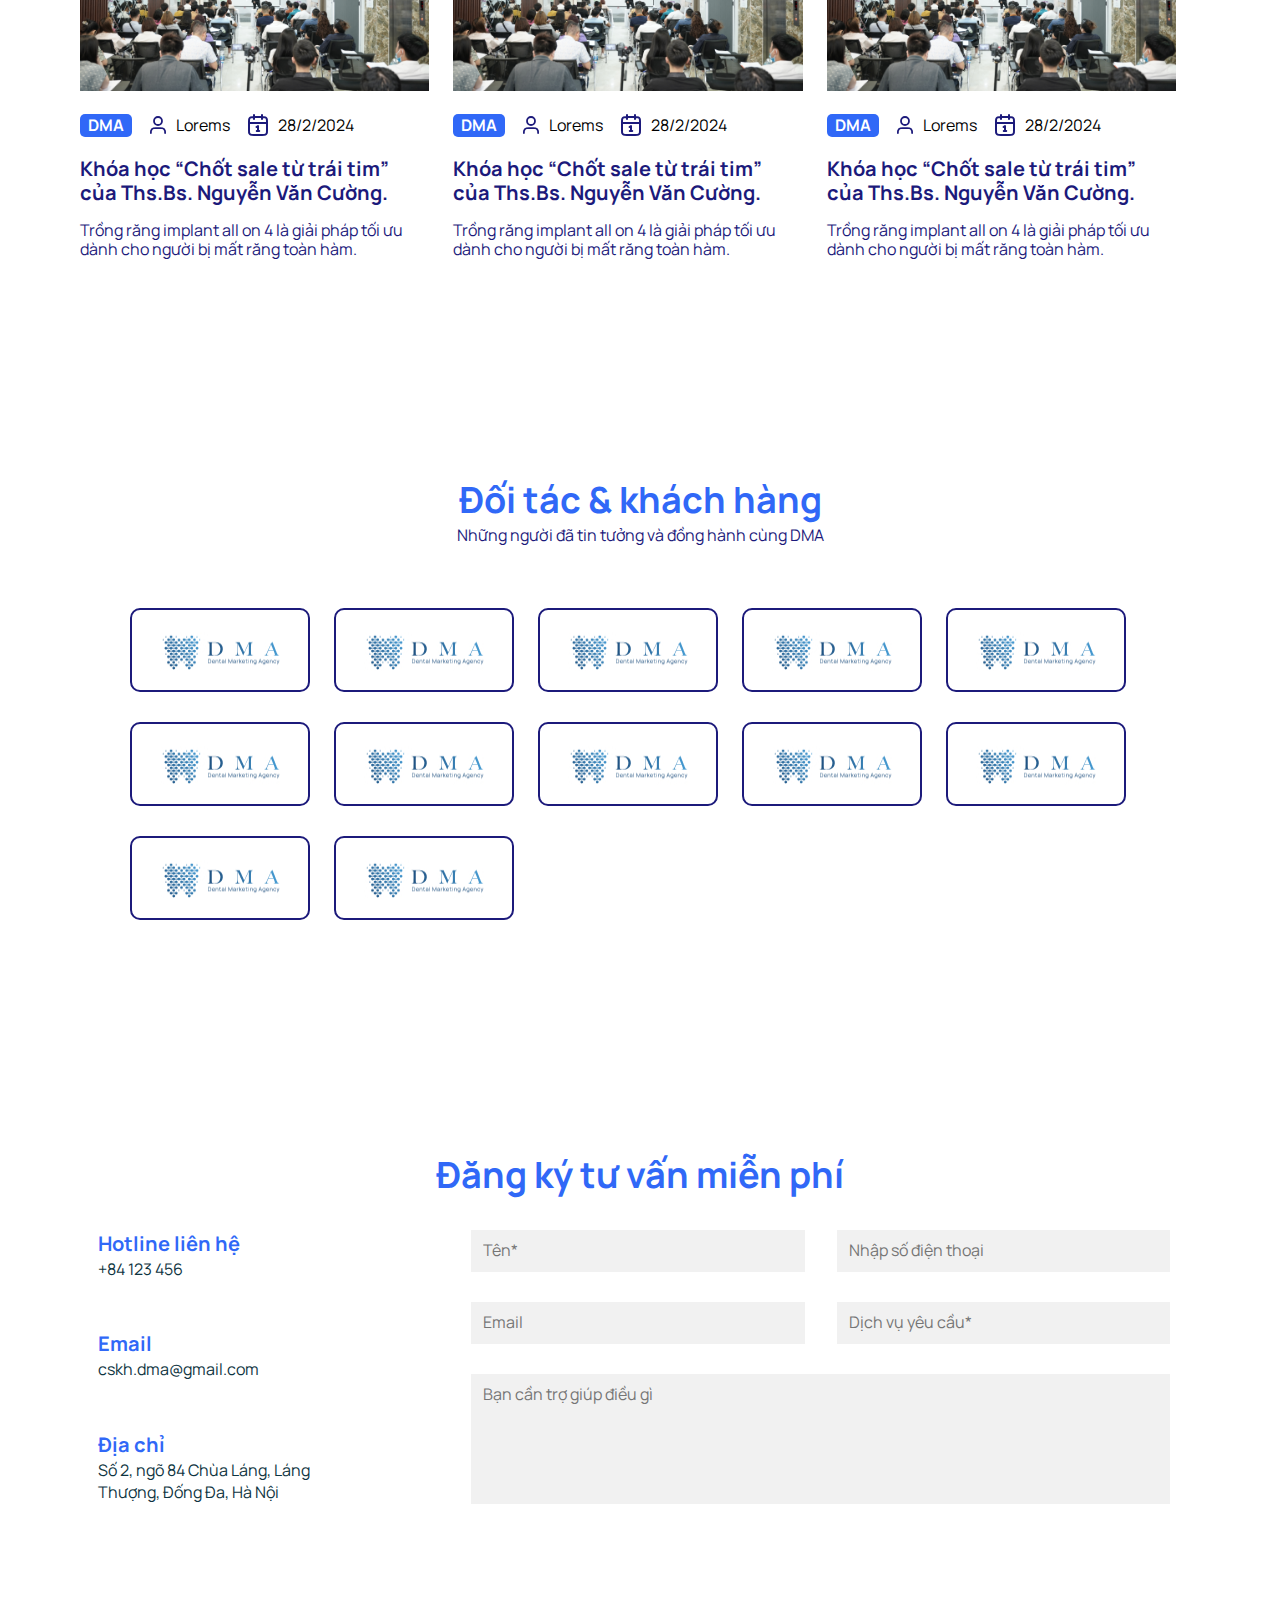
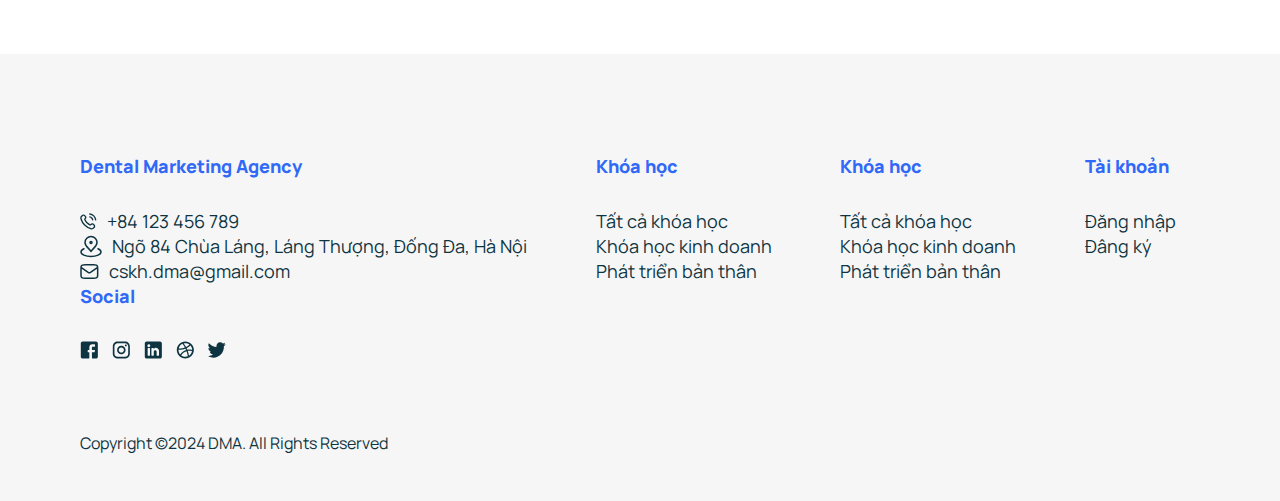
==== commit 50f329b9: "responsive mobile index.html" ====
--- a/index.html
+++ b/index.html
@@ -18,12 +18,21 @@
     <header class="header">
       <div class="grid wide">
         <div class="row no-gutter justify-between align-center">
-          <div class="col logo no-gutter">
-            <img src="./images/Logo.png" alt="logo" />
-          </div>
-          <div class="col sm-0">
-            <ul class="list-menu">
-              <li class="list-menu__item"><a href=""> Về chúng tôi</li></a>
+          <!-- menu-hamburger -->
+          <div class="menu-hamburger xl-0 sm-1">
+            <input type="checkbox" id="toggle" class="toggle-checkbox">
+            <label for="toggle" class="icon-menu-hamburger">
+              <svg xmlns="http://www.w3.org/2000/svg" width="20px" height="20px" viewBox="0 0 448 512">
+                <path
+                  d="M0 96C0 78.3 14.3 64 32 64l384 0c17.7 0 32 14.3 32 32s-14.3 32-32 32L32 128C14.3 128 0 113.7 0 96zM0 256c0-17.7 14.3-32 32-32l384 0c17.7 0 32 14.3 32 32s-14.3 32-32 32L32 288c-17.7 0-32-14.3-32-32zM448 416c0 17.7-14.3 32-32 32L32 448c-17.7 0-32-14.3-32-32s14.3-32 32-32l384 0c17.7 0 32 14.3 32 32z" />
+              </svg>
+            </label>
+            <ul class="menu">
+              <label for="toggle" class="close-btn">&times;</label>
+              <div class="col logo no-gutter">
+                <img src="./images/Logo.png" alt="logo" />
+              </div>
+              <li class="list-menu__item"><a href="./about.html">Về chúng tôi</li></a>
               <li class="list-menu__item marker"><a href=""><span>
                     <svg class="dropdown-icon" width="10" height="10" viewBox="0 0 9 7" fill="none"
                       xmlns="http://www.w3.org/2000/svg">
@@ -40,36 +49,29 @@
               <li class="list-menu__item"><a href=""> Blog</li></a>
             </ul>
           </div>
-          <div class="menu-hamburger xl-0 sm-1">
-          <input type="checkbox" id="toggle" class="toggle-checkbox">
-          <label for="toggle" class="icon-menu-hamburger" >
-            <svg xmlns="http://www.w3.org/2000/svg"
-            width="20px"
-            height="20px"
-              viewBox="0 0 448 512">
-              <path
-                d="M0 96C0 78.3 14.3 64 32 64l384 0c17.7 0 32 14.3 32 32s-14.3 32-32 32L32 128C14.3 128 0 113.7 0 96zM0 256c0-17.7 14.3-32 32-32l384 0c17.7 0 32 14.3 32 32s-14.3 32-32 32L32 288c-17.7 0-32-14.3-32-32zM448 416c0 17.7-14.3 32-32 32L32 448c-17.7 0-32-14.3-32-32s14.3-32 32-32l384 0c17.7 0 32 14.3 32 32z" />
-            </svg>
-          </label>
-          <ul class="menu">
-            <label for="toggle" class="close-btn">&times;</label>
-            <li class="list-menu__item"><a href="">Về chúng tôi</li></a>
-            <li class="list-menu__item marker"><a href=""><span>
-                  <svg class="dropdown-icon" width="10" height="10" viewBox="0 0 9 7" fill="none"
-                    xmlns="http://www.w3.org/2000/svg">
-                    <path
-                      d="M5.36603 6C4.98113 6.66667 4.01887 6.66667 3.63397 6L1.0359 1.5C0.650999 0.833335 1.13212 2.22131e-07 1.90192 2.89429e-07L7.09808 7.43691e-07C7.86788 8.10989e-07 8.349 0.833334 7.9641 1.5L5.36603 6Z"
-                      fill="#3068F7" />
-                  </svg>
+          <div class="col logo no-gutter">
+            <img src="./images/Logo.png" alt="logo" />
+          </div>
+          <div class="col sm-0">
+            <ul class="list-menu">
+              <li class="list-menu__item"><a href="./about.html"> Về chúng tôi</li></a>
+              <li class="list-menu__item marker"><a href="./about.html"><span>
+                    <svg class="dropdown-icon" width="10" height="10" viewBox="0 0 9 7" fill="none"
+                      xmlns="http://www.w3.org/2000/svg">
+                      <path
+                        d="M5.36603 6C4.98113 6.66667 4.01887 6.66667 3.63397 6L1.0359 1.5C0.650999 0.833335 1.13212 2.22131e-07 1.90192 2.89429e-07L7.09808 7.43691e-07C7.86788 8.10989e-07 8.349 0.833334 7.9641 1.5L5.36603 6Z"
+                        fill="#3068F7" />
+                    </svg>
 
-                </span> Dịch vụ</li></a>
-            <li class="list-menu__item"><a href=""> Sản phẩm</li></a>
-            <li class="list-menu__item"><a href=""> Đào tạo</li></a>
-            <li class="list-menu__item"><a href=""> Thiết kế</li></a>
-            <li class="list-menu__item"><a href=""> Dental Business</li></a>
-            <li class="list-menu__item"><a href=""> Blog</li></a>
-          </ul>
-        </div>
+                  </span> Dịch vụ</li></a>
+              <li class="list-menu__item"><a href="./product.html"> Sản phẩm</li></a>
+              <li class="list-menu__item"><a href=""> Đào tạo</li></a>
+              <li class="list-menu__item"><a href=""> Thiết kế</li></a>
+              <li class="list-menu__item"><a href=""> Dental Business</li></a>
+              <li class="list-menu__item"><a href="./blog.html"> Blog</li></a>
+            </ul>
+          </div>
+          
           <div class="col search sm-0">
             <div class="align-center row" style="margin: 0;height: 100%;">
               <span class="align-center">
@@ -160,10 +162,10 @@
       <!--Dịch vụ -->
       <section class="introduce grid wide service" style="margin-top: 145px;">
         <div class="row align-center">
-          <div class="col right lg-6">
+          <div class="col right lg-6 xs-12">
             <img src="./images/Group.png" alt="banner" style="width: auto;display: inline-block;">
           </div>
-          <div class="col left lg-6">
+          <div class="col left lg-6 xs-12">
             <h2>Dịch vụ của DMA</h2>
             <p>Lorem Ipsum is simply dummy text of the printing and typesetting industry.
               Lorem Ipsum has been the industry's standard dummy text ever since the 1500s, when an unknown printer took
@@ -183,31 +185,31 @@
           <span>Dental Marketing Product</span>
         </div>
         <div class="list-prd row justify-center">
-          <div class="col prd sm-6">
+          <div class="col prd sm-6 xs-12">
             <img src="./images/ad.png" alt="">
             <h5>Sản phẩm marketing</h5>
             <p>Lorem Ipsum is simply dummy text of the printing.
               Lorem Ipsum has been the industry's standard dummy text ever since the 1500s, when an unknown </p>
           </div>
-          <div class="col prd sm-6">
+          <div class="col prd sm-6 xs-12">
             <img src="./images/ad.png" alt="">
             <h5>Sản phẩm marketing</h5>
             <p>Lorem Ipsum is simply dummy text of the printing.
               Lorem Ipsum has been the industry's standard dummy text ever since the 1500s, when an unknown </p>
           </div>
-          <div class="col prd sm-6">
+          <div class="col prd sm-6 xs-12">
             <img src="./images/ad.png" alt="">
             <h5>Sản phẩm marketing</h5>
             <p>Lorem Ipsum is simply dummy text of the printing.
               Lorem Ipsum has been the industry's standard dummy text ever since the 1500s, when an unknown </p>
           </div>
-          <div class="col prd sm-6">
+          <div class="col prd sm-6 xs-12">
             <img src="./images/ad.png" alt="">
             <h5>Sản phẩm marketing</h5>
             <p>Lorem Ipsum is simply dummy text of the printing.
               Lorem Ipsum has been the industry's standard dummy text ever since the 1500s, when an unknown </p>
           </div>
-          <div class="col prd sm-6">
+          <div class="col prd sm-6 xs-12">
             <img src="./images/ad.png" alt="">
             <h5>Sản phẩm marketing</h5>
             <p>Lorem Ipsum is simply dummy text of the printing.
@@ -218,13 +220,13 @@
       <!-- End sản phẩm -->
       <section class="training grid wide">
         <div class="row align-center justify-around">
-          <div class="col xl-5 sm-6 right" style="text-align: end;">
+          <div class="col xl-5 sm-6 xs-12 right" style="text-align: end;">
             <div class="image frame">
               <img src="./images/Rectangle 18.png" alt="banner" style="width: auto;display: inline-block;">
             </div>
           </div>
           <div class="col xl-2 lg-0"></div>
-          <div class="col xl-5 sm-6 left ">
+          <div class="col xl-5 sm-6 xs-12 left ">
             <div class="title">
               <h3>Đào tạo nha khoa</h3>
               <span>Dental Marketing Product</span>
@@ -276,7 +278,7 @@
                     cho đến đội ngũ nhận sự rất nhiệt tình, tận tâm.</p>
                 </div>
               </div>
-              <div class="col xl-6 md-12">
+              <div class="col xl-6 md-12 xs-0">
                 <div class="comment">
                   <div class="identity">
                     <div class="avatar">
@@ -294,7 +296,7 @@
                     cho đến đội ngũ nhận sự rất nhiệt tình, tận tâm.</p>
                 </div>
               </div>
-              <div class="col xl-6 md-12">
+              <div class="col xl-6 md-12 xs-0">
                 <div class="comment">
                   <div class="identity">
                     <div class="avatar">
@@ -318,9 +320,9 @@
       </section>
       <!-- End testimonial -->
       <!-- Dental Marketing -->
-      <section class="grid wide deltal">
+      <section class="grid wide dental">
         <div class="row">
-          <div class="col xl-5 sm-6 left">
+          <div class="col xl-5 sm-6 left xs-12">
             <div class="title">
               <h3>Dental Marketing
                 Construction</h3>
@@ -331,7 +333,7 @@
               galley of type</p>
             <button class="btn btn--has-bg mr-4">Tìm hiểu thêm</button>
           </div>
-          <div class="col xl-7 sm-6 right">
+          <div class="col xl-7 sm-6 right xs-12">
             <div class="block">
               <img src="./images/thietkephongkham.jpg" alt="anhthietke">
               <p><span>Thiết kế phòng khám</span></p>
@@ -371,7 +373,7 @@
           <p>Lorem Ipsum is simply dummy text of the printing and typesetting industry</p>
         </div>
         <div class="row">
-          <div class="col xl-4 sm-6 article">
+          <div class="col xl-4 sm-6 xs-12 article">
             <img src="./images/vp.png" alt="coaching">
             <div>
               <span>DMA</span>
@@ -395,7 +397,7 @@
             <h6>Khóa học “Chốt sale từ trái tim” của Ths.Bs. Nguyễn Văn Cường.</h6>
             <p>Trồng răng implant all on 4 là giải pháp tối ưu dành cho người bị mất răng toàn hàm.</p>
           </div>
-          <div class="col xl-4 sm-6 article">
+          <div class="col xl-4 sm-6 xs-12 article">
             <img src="./images/vp.png" alt="coaching">
             <div>
               <span>DMA</span>
@@ -419,7 +421,7 @@
             <h6>Khóa học “Chốt sale từ trái tim” của Ths.Bs. Nguyễn Văn Cường.</h6>
             <p>Trồng răng implant all on 4 là giải pháp tối ưu dành cho người bị mất răng toàn hàm.</p>
           </div>
-          <div class="col xl-4 sm-6 article">
+          <div class="col xl-4 sm-6 xs-12 article">
             <img src="./images/vp.png" alt="coaching">
             <div>
               <span>DMA</span>
@@ -452,40 +454,40 @@
           <p>Những người đã tin tưởng và đồng hành cùng DMA</p>
         </div>
         <div class="row">
-          <div class="col lg-2 md-3">
-            <img src="./images/img_partner.jpg" alt="">
-          </div>
-          <div class="col lg-2 md-3">
-            <img src="./images/img_partner.jpg" alt="">
-          </div>
-          <div class="col lg-2 md-3">
-            <img src="./images/img_partner.jpg" alt="">
-          </div>
-          <div class="col lg-2 md-3">
-            <img src="./images/img_partner.jpg" alt="">
-          </div>
-          <div class="col lg-2 md-3">
-            <img src="./images/img_partner.jpg" alt="">
-          </div>
-          <div class="col lg-2 md-3">
-            <img src="./images/img_partner.jpg" alt="">
-          </div>
-          <div class="col lg-2 md-3">
-            <img src="./images/img_partner.jpg" alt="">
-          </div>
-          <div class="col lg-2 md-3">
-            <img src="./images/img_partner.jpg" alt="">
-          </div>
-          <div class="col lg-2 md-3">
-            <img src="./images/img_partner.jpg" alt="">
-          </div>
-          <div class="col lg-2 md-3">
-            <img src="./images/img_partner.jpg" alt="">
-          </div>
-          <div class="col lg-2 md-3">
-            <img src="./images/img_partner.jpg" alt="">
-          </div>
-          <div class="col lg-2 md-3">
+          <div class="col">
+            <img src="./images/img_partner.jpg" alt="">
+          </div>
+          <div class="col">
+            <img src="./images/img_partner.jpg" alt="">
+          </div>
+          <div class="col">
+            <img src="./images/img_partner.jpg" alt="">
+          </div>
+          <div class="col">
+            <img src="./images/img_partner.jpg" alt="">
+          </div>
+          <div class="col">
+            <img src="./images/img_partner.jpg" alt="">
+          </div>
+          <div class="col">
+            <img src="./images/img_partner.jpg" alt="">
+          </div>
+          <div class="col">
+            <img src="./images/img_partner.jpg" alt="">
+          </div>
+          <div class="col">
+            <img src="./images/img_partner.jpg" alt="">
+          </div>
+          <div class="col">
+            <img src="./images/img_partner.jpg" alt="">
+          </div>
+          <div class="col">
+            <img src="./images/img_partner.jpg" alt="">
+          </div>
+          <div class="col">
+            <img src="./images/img_partner.jpg" alt="">
+          </div>
+          <div class="col">
             <img src="./images/img_partner.jpg" alt="">
           </div>
         </div>
@@ -496,7 +498,7 @@
           <h3>Đăng ký tư vấn miễn phí</h3>
         </div>
         <div class="row justify-between">
-          <div class="col xl-4">
+          <div class="col xl-4 xs-12">
             <div class="info">
               <h6>Hotline liên hệ</h6>
               <p>+84 123 456 </p>
@@ -510,7 +512,7 @@
               <p>Số 2, ngõ 84 Chùa Láng, Láng Thượng, Đống Đa, Hà Nội</p>
             </div>
           </div>
-          <div class="col xl-8 row flex-column">
+          <div class="col xl-8 xs-12 row flex-column">
             <div class="field">
               <input type="text" name="name" id="name" placeholder="Tên*">
               <input type="tel" id="phone" name="phone" pattern="[0-9]{10,11}" maxlength="11"
@@ -528,7 +530,7 @@
       <footer>
         <div class="grid wide">
           <div class="row justify-between">
-            <div class="col">
+            <div class="col sm-order-1">
               <h6>Dental Marketing Agency</h6>
               <p>
                 <svg width="16.8" height="16.8" viewBox="0 0 19 19" fill="none" xmlns="http://www.w3.org/2000/svg">
@@ -555,24 +557,24 @@
                 cskh.dma@gmail.com
               </p>
             </div>
-            <div class="col">
+            <div class="col sm-order-2">
               <h6>Khóa học</h6>
               <p>Tất cả khóa học</p>
               <p>Khóa học kinh doanh</p>
               <p>Phát triển bản thân</p>
             </div>
-            <div class="col">
+            <div class="col sm-order-3">
               <h6>Khóa học</h6>
               <p>Tất cả khóa học</p>
               <p>Khóa học kinh doanh</p>
               <p>Phát triển bản thân</p>
             </div>
-            <div class="col">
+            <div class="col sm-order-1">
               <h6>Tài khoản</h6>
               <p>Đăng nhập</p>
               <p>Đâng ký</p>
             </div>
-            <div class="col">
+            <div class="col sm-order-5">
               <h6>Social</h6>
               <p>
                 <svg width="18" height="18" viewBox="0 0 19 18" fill="none" xmlns="http://www.w3.org/2000/svg">
--- a/css/grid.css
+++ b/css/grid.css
@@ -1,581 +1,503 @@
 .container {
-  width: 1320px;
-  margin: 0 auto;
-}
+    width: 1320px;
+    margin: 0 auto;
+  }
+  .container-fluid {
+    width: 100%;
+  }
+  .grid {
+    width: 100%;
+    padding: 0;
+    display: block;
+    box-sizing: border-box;
+  }
+ .wide {
+    max-width: 1400px;
+    margin: 0 auto;
+    width: 1320px;
+  }
+  .row {
+    display: flex;
+    flex-wrap: wrap;
+  }
+  .row.no-wrap{
+    flex-wrap: nowrap;
 
-.container-fluid {
-  width: 100%;
-}
-
-.grid {
-  width: 100%;
-  padding: 0;
-  display: block;
-}
-
-.wide {
-  max-width: 1400px;
-  margin: 0 auto;
-  width: 1320px;
-}
-
-.row {
-  display: flex;
-  flex-wrap: wrap;
-}
-
-.row.no-wrap {
-  flex-wrap: nowrap;
-
-}
-
-.row.flex-column {
-  flex-direction: column;
-}
-
-.row {
-  margin: 0 -12px;
-  width: 100%;
-}
-
-.row.no-gutter {
-  margin: 0;
-}
-
-.col {
-  padding: 0 12px;
-  box-sizing: border-box;
-}
-
-.col.no-gutter {
-  padding: 0;
-}
-
-.align-center {
-  align-items: center;
-}
-
-.align-end {
-  align-items: end;
-}
-
-.justify-center {
-  justify-content: center;
-}
-
-.justify-between {
-  justify-content: space-between;
-}
-
-.justify-around {
-  justify-content: space-around;
-}
-
-.row.no-gutter>.col {
-  padding: 0;
-}
-
-.order-0 {
-  order: 0;
-}
-
-.order-1 {
-  order: 1;
-}
-
-.order-2 {
-  order: 2;
-}
-
-.order-3 {
-  order: 3;
-}
-
-.order-4 {
-  order: 4;
-}
-
-.order-5 {
-  order: 5;
-}
-
-.xl-0 {
-  display: none;
-}
-
-.xl-1 {
-  flex: 0 0 8.33333%;
-  max-width: 8.33333%;
-}
-
-.xl-2 {
-  flex: 0 0 16.66667%;
-  max-width: 16.66667%;
-}
-
-.xl-3 {
-  flex: 0 0 25%;
-  max-width: 25%;
-}
-
-.xl-4 {
-  flex: 0 0 33.33333%;
-  max-width: 33.33333%;
-}
-
-.xl-5 {
-  flex: 0 0 41.66667%;
-  max-width: 41.66667%;
-}
-
-.xl-6 {
-  flex: 0 0 50%;
-  max-width: 50%;
-}
-
-.xl-7 {
-  flex: 0 0 58.33333%;
-  max-width: 58.33333%;
-}
-
-.xl-8 {
-  flex: 0 0 66.66667%;
-  max-width: 66.66667%;
-}
-
-.xl-9 {
-  flex: 0 0 75%;
-  max-width: 75%;
-}
-
-.xl-10 {
-  flex: 0 0 83.33333%;
-  max-width: 83.33333%;
-}
-
-.xl-11 {
-  flex: 0 0 91.66667%;
-  max-width: 91.66667%;
-}
-
-.xl-12 {
-  flex: 0 0 100%;
-  max-width: 100%;
-}
-
-.xl-o-1 {
-  margin-left: 8.33333%;
-}
-
-.xl-o-2 {
-  margin-left: 16.66667%;
-}
-
-.xl-o-3 {
-  margin-left: 25%;
-}
-
-.xl-o-4 {
-  margin-left: 33.33333%;
-}
-
-.xl-o-5 {
-  margin-left: 41.66667%;
-}
-
-.xl-o-6 {
-  margin-left: 50%;
-}
-
-.xl-o-7 {
-  margin-left: 58.33333%;
-}
-
-.xl-o-8 {
-  margin-left: 66.66667%;
-}
-
-.xl-o-9 {
-  margin-left: 75%;
-}
-
-.xl-o-10 {
-  margin-left: 83.33333%;
-}
-
-.xl-o-11 {
-  margin-left: 91.66667%;
-}
-
-@media screen and (max-width: 1599px) {
-  .grid.wide {
-    width: 1200px;
-  }
-}
-
-@media screen and (max-width: 1399px) {
-  .grid.wide {
-    width: 1120px;
-  }
-}
-
-@media screen and (max-width: 1199px) {
-  .grid.wide {
-    width: 960px;
-  }
-
+  }
+  .row.flex-column{
+    flex-direction: column;
+  }
+  .row {
+    margin: 0 -12px;
+    width: 100%;
+  }
+  .row.no-gutter {
+    margin: 0;
+  }
+  
   .col {
     padding: 0 12px;
+    box-sizing: border-box;
+  }
+  .col.no-gutter {
+    padding: 0;
+  }
+  
+  .align-center {
+    align-items: center;
+  }
+  .align-end {
+    align-items: end;
+  }
+  .justify-center {
+    justify-content: center;
+  }
+  .justify-between {
+    justify-content: space-between;
+  }
+  .justify-around {
+    justify-content: space-around;
+  }
+  .row.no-gutter > .col {
+    padding: 0;
+  }
+  .order-0{
+    order: 0;
+  }
+  .order-1{
+    order: 1;
+  }
+  .order-2{
+    order: 2;
+  }
+  .order-3{
+    order: 3;
+  }
+  .order-4{
+    order: 4;
+  }
+  .order-5{
+    order: 5;
   }
 
-  .lg-0 {
+  .xl-0 {
     display: none;
   }
-
-  .lg-1 {
+  .xl-1 {
     flex: 0 0 8.33333%;
     max-width: 8.33333%;
   }
-
-  .lg-2 {
+  .xl-2 {
     flex: 0 0 16.66667%;
     max-width: 16.66667%;
   }
-
-  .lg-3 {
+  .xl-3 {
     flex: 0 0 25%;
     max-width: 25%;
   }
-
-  .lg-4 {
+  .xl-4 {
     flex: 0 0 33.33333%;
     max-width: 33.33333%;
   }
-
-  .lg-5 {
+  .xl-5 {
     flex: 0 0 41.66667%;
     max-width: 41.66667%;
   }
-
-  .lg-6 {
+  .xl-6 {
     flex: 0 0 50%;
     max-width: 50%;
   }
-
-  .lg-7 {
+  .xl-7 {
     flex: 0 0 58.33333%;
     max-width: 58.33333%;
   }
-
-  .lg-8 {
+  .xl-8 {
     flex: 0 0 66.66667%;
     max-width: 66.66667%;
   }
-
-  .lg-9 {
+  .xl-9 {
     flex: 0 0 75%;
     max-width: 75%;
   }
-
-  .lg-10 {
+  .xl-10 {
     flex: 0 0 83.33333%;
     max-width: 83.33333%;
   }
-
-  .lg-11 {
+  .xl-11 {
     flex: 0 0 91.66667%;
     max-width: 91.66667%;
   }
-
-  .lg-12 {
+  .xl-12 {
     flex: 0 0 100%;
     max-width: 100%;
   }
+  
+  .xl-o-1 {
+    margin-left: 8.33333%;
+  }
+  .xl-o-2 {
+    margin-left: 16.66667%;
+  }
+  .xl-o-3 {
+    margin-left: 25%;
+  }
+  .xl-o-4 {
+    margin-left: 33.33333%;
+  }
+  .xl-o-5 {
+    margin-left: 41.66667%;
+  }
+  .xl-o-6 {
+    margin-left: 50%;
+  }
+  .xl-o-7 {
+    margin-left: 58.33333%;
+  }
+  .xl-o-8 {
+    margin-left: 66.66667%;
+  }
+  .xl-o-9 {
+    margin-left: 75%;
+  }
+  .xl-o-10 {
+    margin-left: 83.33333%;
+  }
+  .xl-o-11 {
+    margin-left: 91.66667%;
+  }
 
-  .lg-0 .lg-1 .lg-2 .lg-3 .lg-4 .lg-5 .lg-6 .lg-7 .lg-8 .lg-9 .lg-10 .lg-11 .lg-12 {
-    display: block;
-  }
-}
+  @media screen and (max-width: 1599px) {
+    .grid.wide {
+      width: 1120px;
+    }
+  }
 
-@media screen and (max-width: 991px) {
+  @media screen and (max-width: 1399px) {
+   
+  }
+  
+  @media screen and (max-width: 1199px) {
+    .grid.wide {
+      width: 960px;
+    }
+    .col {
+      padding: 0 12px;
+    }
+  
+    .lg-0 {
+      display: none;
+    }
+    .lg-1 {
+      flex: 0 0 8.33333%;
+      max-width: 8.33333%;
+    }
+    .lg-2 {
+      flex: 0 0 16.66667%;
+      max-width: 16.66667%;
+    }
+    .lg-3 {
+      flex: 0 0 25%;
+      max-width: 25%;
+    }
+    .lg-4 {
+      flex: 0 0 33.33333%;
+      max-width: 33.33333%;
+    }
+    .lg-5 {
+      flex: 0 0 41.66667%;
+      max-width: 41.66667%;
+    }
+    .lg-6 {
+      flex: 0 0 50%;
+      max-width: 50%;
+    }
+    .lg-7 {
+      flex: 0 0 58.33333%;
+      max-width: 58.33333%;
+    }
+    .lg-8 {
+      flex: 0 0 66.66667%;
+      max-width: 66.66667%;
+    }
+    .lg-9 {
+      flex: 0 0 75%;
+      max-width: 75%;
+    }
+    .lg-10 {
+      flex: 0 0 83.33333%;
+      max-width: 83.33333%;
+    }
+    .lg-11 {
+      flex: 0 0 91.66667%;
+      max-width: 91.66667%;
+    }
+    .lg-12 {
+      flex: 0 0 100%;
+      max-width: 100%;
+    }
+    .lg-0
+      .lg-1
+      .lg-2
+      .lg-3
+      .lg-4
+      .lg-5
+      .lg-6
+      .lg-7
+      .lg-8
+      .lg-9
+      .lg-10
+      .lg-11
+      .lg-12 {
+      display: block;
+    }
+  }
+  @media screen and (max-width: 991px) {
 
-  .grid.wide {
-    width: 720px;
-  }
-
-  .btn {
-    font-size: 1.3rem;
-    width: 14rem;
-    padding: 1.6rem 0;
-  }
-
-  .btn.btn--has-bg {
-    margin-right: 1.6rem;
-  }
-
-  .row {
-    margin: 0 -8px;
-  }
-
-  .col {
-    padding: 0 8px;
-  }
-
-  .md-0 {
-    display: none;
-  }
-
-  .md-1 {
-    flex: 0 0 8.33333%;
-    max-width: 8.33333%;
-  }
-
-  .md-2 {
-    flex: 0 0 16.66667%;
-    max-width: 16.66667%;
-  }
-
-  .md-3 {
-    flex: 0 0 25%;
-    max-width: 25%;
-  }
-
-  .md-4 {
-    flex: 0 0 33.33333%;
-    max-width: 33.33333%;
-  }
-
-  .md-5 {
-    flex: 0 0 41.66667%;
-    max-width: 41.66667%;
-  }
-
-  .md-6 {
-    flex: 0 0 50%;
-    max-width: 50%;
-  }
-
-  .md-7 {
-    flex: 0 0 58.33333%;
-    max-width: 58.33333%;
-  }
-
-  .md-8 {
-    flex: 0 0 66.66667%;
-    max-width: 66.66667%;
-  }
-
-  .md-9 {
-    flex: 0 0 75%;
-    max-width: 75%;
-  }
-
-  .md-10 {
-    flex: 0 0 83.33333%;
-    max-width: 83.33333%;
-  }
-
-  .md-11 {
-    flex: 0 0 91.66667%;
-    max-width: 91.66667%;
-  }
-
-  .md-12 {
-    flex: 0 0 100%;
-    max-width: 100%;
-  }
-
-  .md-1,
-  .md-2,
-  .md-3,
-  .md-4,
-  .md-5,
-  .md-6,
-  .md-7,
-  .md-8,
-  .md-9,
-  .md-10,
-  .md-11,
-  .md-12 {
-    display: block;
-  }
-}
-
-@media screen and (max-width: 767px) {
-  .grid.wide {
-    width: 540px;
-  }
-
-  .sm-0 {
-    display: none;
-  }
-
-  .sm-1 {
-    flex: 0 0 8.33333%;
-    max-width: 8.33333%;
-  }
-
-  .sm-2 {
-    flex: 0 0 16.66667%;
-    max-width: 16.66667%;
-  }
-
-  .sm-3 {
-    flex: 0 0 25%;
-    max-width: 25%;
-  }
-
-  .sm-4 {
-    flex: 0 0 33.33333%;
-    max-width: 33.33333%;
-  }
-
-  .sm-5 {
-    flex: 0 0 41.66667%;
-    max-width: 41.66667%;
-  }
-
-  .sm-6 {
-    flex: 0 0 50%;
-    max-width: 50%;
-  }
-
-  .sm-7 {
-    flex: 0 0 58.33333%;
-    max-width: 58.33333%;
-  }
-
-  .sm-8 {
-    flex: 0 0 66.66667%;
-    max-width: 66.66667%;
-  }
-
-  .sm-9 {
-    flex: 0 0 75%;
-    max-width: 75%;
-  }
-
-  .sm-10 {
-    flex: 0 0 83.33333%;
-    max-width: 83.33333%;
-  }
-
-  .sm-11 {
-    flex: 0 0 91.66667%;
-    max-width: 91.66667%;
-  }
-
-  .sm-12 {
-    flex: 0 0 100%;
-    max-width: 100%;
-  }
-
-  .sm-1,
-  .sm-2,
-  .sm-3,
-  .sm-4,
-  .sm-5,
-  .sm-6,
-  .sm-7,
-  .sm-8,
-  .sm-9,
-  .sm-10,
-  .sm-11,
-  .sm-12 {
-    display: block;
-  }
-}
-
-@media screen and (max-width: 575px) {
-  .grid.wide {
-    width: 100%;
-    padding: 0 12px;
-  }
-
-  .row {
-    margin: 0 -4px;
-  }
-
-  .col {
-    padding: 0 4px;
-  }
-
-  .xs-0 {
-    display: none;
-  }
-
-  .xs-1 {
-    flex: 0 0 8.33333% !important;
-    max-width: 8.33333% !important;
-  }
-
-  .xs-2 {
-    flex: 0 0 16.66667% !important;
-    max-width: 16.66667% !important;
-  }
-
-  .xs-3 {
-    flex: 0 0 25% !important;
-    max-width: 25% !important;
-  }
-
-  .xs-4 {
-    flex: 0 0 33.33333% !important;
-    max-width: 33.33333% !important;
-  }
-
-  .xs-5 {
-    flex: 0 0 41.66667% !important;
-    max-width: 41.66667% !important;
-  }
-
-  .xs-6 {
-    flex: 0 0 50% !important;
-    max-width: 50% !important;
-  }
-
-  .xs-7 {
-    flex: 0 0 58.33333% !important;
-    max-width: 58.33333% !important;
-  }
-
-  .xs-8 {
-    flex: 0 0 66.66667% !important;
-    max-width: 66.66667% !important;
-  }
-
-  .xs-9 {
-    flex: 0 0 75% !important;
-    max-width: 75% !important;
-  }
-
-  .xs-10 {
-    flex: 0 0 83.33333% !important;
-    max-width: 83.33333% !important;
-  }
-
-  .xs-11 {
-    flex: 0 0 91.66667% !important;
-    max-width: 91.66667% !important;
-  }
-
-  .xs-12 {
-    flex: 0 0 100% !important;
-    max-width: 100% !important;
-  }
-
-  .xs-1,
-  .xs-2,
-  .xs-3,
-  .xs-4,
-  .xs-5,
-  .xs-6,
-  .xs-7,
-  .xs-8,
-  .xs-9,
-  .xs-10,
-  .xs-11,
-  .xs-12 {
-    display: block;
-  }
-}+    .grid.wide {
+      width: 720px;
+    }
+    .btn {
+      font-size: 1.3rem;
+      width: 14rem;
+      padding: 1.6rem 0;
+    }
+    .btn.btn--has-bg {
+      margin-right: 1.6rem;
+    }
+    .row {
+      margin: 0 -8px;
+    }
+    .col {
+      padding: 0 8px;
+    }
+    .md-0 {
+      display: none;
+    }
+    .md-1 {
+      flex: 0 0 8.33333%;
+      max-width: 8.33333%;
+    }
+    .md-2 {
+      flex: 0 0 16.66667%;
+      max-width: 16.66667%;
+    }
+    .md-3 {
+      flex: 0 0 25%;
+      max-width: 25%;
+    }
+    .md-4 {
+      flex: 0 0 33.33333%;
+      max-width: 33.33333%;
+    }
+    .md-5 {
+      flex: 0 0 41.66667%;
+      max-width: 41.66667%;
+    }
+    .md-6 {
+      flex: 0 0 50%;
+      max-width: 50%;
+    }
+    .md-7 {
+      flex: 0 0 58.33333%;
+      max-width: 58.33333%;
+    }
+    .md-8 {
+      flex: 0 0 66.66667%;
+      max-width: 66.66667%;
+    }
+    .md-9 {
+      flex: 0 0 75%;
+      max-width: 75%;
+    }
+    .md-10 {
+      flex: 0 0 83.33333%;
+      max-width: 83.33333%;
+    }
+    .md-11 {
+      flex: 0 0 91.66667%;
+      max-width: 91.66667%;
+    }
+    .md-12 {
+      flex: 0 0 100%;
+      max-width: 100%;
+    }
+      .md-1,
+      .md-2,
+      .md-3,
+      .md-4,
+      .md-5,
+      .md-6,
+      .md-7,
+      .md-8,
+      .md-9,
+      .md-10,
+      .md-11,
+      .md-12 {
+      display: block;
+    }
+  }
+  @media screen and (max-width: 767px) {
+    .grid.wide {
+      width: 540px;
+    }
+    .sm-0 {
+      display: none;
+    }
+    .sm-1 {
+      flex: 0 0 8.33333%;
+      max-width: 8.33333%;
+    }
+    .sm-2 {
+      flex: 0 0 16.66667%;
+      max-width: 16.66667%;
+    }
+    .sm-3 {
+      flex: 0 0 25%;
+      max-width: 25%;
+    }
+    .sm-4 {
+      flex: 0 0 33.33333%;
+      max-width: 33.33333%;
+    }
+    .sm-5 {
+      flex: 0 0 41.66667%;
+      max-width: 41.66667%;
+    }
+    .sm-6 {
+      flex: 0 0 50%;
+      max-width: 50%;
+    }
+    .sm-7 {
+      flex: 0 0 58.33333%;
+      max-width: 58.33333%;
+    }
+    .sm-8 {
+      flex: 0 0 66.66667%;
+      max-width: 66.66667%;
+    }
+    .sm-9 {
+      flex: 0 0 75%;
+      max-width: 75%;
+    }
+    .sm-10 {
+      flex: 0 0 83.33333%;
+      max-width: 83.33333%;
+    }
+    .sm-11 {
+      flex: 0 0 91.66667%;
+      max-width: 91.66667%;
+    }
+    .sm-12 {
+      flex: 0 0 100%;
+      max-width: 100%;
+    }
+      .sm-1,
+      .sm-2,
+      .sm-3,
+      .sm-4,
+      .sm-5,
+      .sm-6,
+      .sm-7,
+      .sm-8,
+      .sm-9,
+      .sm-10,
+      .sm-11,
+      .sm-12 {
+      display: block;
+    }
+    .sm-order-0{
+      order: 0;
+    }
+    .sm-order-1{
+      order: 1;
+    }
+    .sm-order-2{
+      order: 2;
+    }
+    .sm-order-3{
+      order: 3;
+    }
+    .sm-order-4{
+      order: 4;
+    }
+    .sm-order-5{
+      order: 5;
+    }
+  }
+  @media screen and (max-width: 575px) {
+    .grid.wide {
+      width: 100%;
+      padding: 0 20px;
+    }
+    .row {
+      margin: 0 -4px;
+    }
+    .col {
+      padding: 0 4px;
+    }
+    .xs-0 {
+      display: none;
+    }
+    .xs-1 {
+      flex: 0 0 8.33333%!important;
+      max-width: 8.33333%!important;
+    }
+    .xs-2 {
+      flex: 0 0 16.66667%!important;
+      max-width: 16.66667%!important;
+    }
+    .xs-3 {
+      flex: 0 0 25%!important;
+      max-width: 25%!important;
+    }
+    .xs-4 {
+      flex: 0 0 33.33333%!important;
+      max-width: 33.33333%!important;
+    }
+    .xs-5 {
+      flex: 0 0 41.66667%!important;
+      max-width: 41.66667%!important;
+    }
+    .xs-6 {
+      flex: 0 0 50%!important;
+      max-width: 50%!important;
+    }
+    .xs-7 {
+      flex: 0 0 58.33333%!important;
+      max-width: 58.33333%!important;
+    }
+    .xs-8 {
+      flex: 0 0 66.66667%!important;
+      max-width: 66.66667%!important;
+    }
+    .xs-9 {
+      flex: 0 0 75%!important;
+      max-width: 75%!important;
+    }
+    .xs-10 {
+      flex: 0 0 83.33333%!important;
+      max-width: 83.33333%!important;
+    }
+    .xs-11 {
+      flex: 0 0 91.66667%!important;
+      max-width: 91.66667%!important;
+    }
+    .xs-12 {
+      flex: 0 0 100%!important;
+      max-width: 100%!important;
+    }
+      .xs-1,
+      .xs-2,
+      .xs-3,
+      .xs-4,
+      .xs-5,
+      .xs-6,
+      .xs-7,
+      .xs-8,
+      .xs-9,
+      .xs-10,
+      .xs-11,
+      .xs-12 {
+      display: block;
+    }
+  }--- a/css/base.css
+++ b/css/base.css
@@ -113,10 +113,10 @@
   font-weight: 600;
 }
 
-.header .list-menu .list-menu__item:hover a {
+.header .list-menu__item:hover a {
   color: #1c1a7b;
 }
-.header .list-menu .list-menu__item:hover .dropdown-icon path {
+.header .list-menu__item:hover .dropdown-icon path {
   fill: #1c1a7b;
 }
 
@@ -137,84 +137,50 @@
   fill: var(--primary-color);
   cursor: pointer;
 }
-.toggle-checkbox {
-  display: none;
-}
-
-.menu-hamburger ul {
-  display: none;
-}
-
-/* Show menu when checkbox is checked */
-.toggle-checkbox:checked ~ ul {
-  display: block;
-}
-
-/* Menu bên phải */
+
 ul.menu {
   position: fixed;
   top: 0;
-  right: 0; /* Ban đầu ẩn menu ra khỏi màn hình */
-  width: 250px;
-  height: 100%;
-  background-color: #3068f7;
+  right: 0; 
+  width: 100vw;
+  height: 100vh;
+  box-sizing: border-box;
+  background-color: #fff;
   padding: 20px;
   transform: translateX(-100%);
-  transition: moveRight 0.3s ease;
+  transition: transform .3s ease;
   z-index: 1000;
-  color: white;
+  color: var(--primary-color);
   margin: 0;
-}
-@keyframes moveRight {
-  0% {
-    transform: translateX(-100%);
-  }
-  100% {
-    transform: translateX(0);
-  }
-}
+  text-align: center;
+}
+
 ul.menu li {
   margin: 20px 0;
 }
 
 ul.menu li a {
-  color: white;
+  color: var(--primary-color);
   text-decoration: none;
   font-size: 18px;
 }
 
-/* Overlay (nền mờ khi menu mở) */
-.overlay {
-  position: fixed;
-  top: 0;
-  left: 0;
-  width: 100%;
-  height: 100%;
-  background-color: rgba(0, 0, 0, 0.5);
-  visibility: hidden;
-  opacity: 0;
-  transition: opacity 0.3s ease, visibility 0.3s ease;
-  z-index: 999;
-}
-
-/* Hiển thị menu và overlay khi checkbox được chọn */
-#toggle:checked ~ .menu {
+#toggle:checked ~ ul.menu {
   transform: translateX(0);
 }
 
-#toggle:checked ~ .overlay {
-  visibility: visible;
-  opacity: 1;
-}
-
-/* Nút đóng menu */
 .close-btn {
   position: absolute;
-  top: 20px;
+  top: 10px;
   right: 20px;
-  font-size: 24px;
-  color: white;
+  font-size: 40px;
+  color: var(--primary-color);
   cursor: pointer;
+}
+
+.menu-hamburger .menu .logo{
+  margin-top: 30px;
+  margin-bottom: 60px;
 }
 /* ---------------------------------------------article-------------------------------------------- */
 .article > div {
@@ -419,6 +385,10 @@
 }
 
 @media screen and (max-width: 767px) {
+  .header .logo{
+    flex: 1;
+    text-align: center;
+  }
   .btn {
     font-size: 1.2rem;
     width: 10rem;
@@ -431,4 +401,8 @@
   }
 }
 @media screen and (max-width: 575px) {
-}
+  footer{
+    margin-top: 10rem;
+    padding-top:5rem;
+  }
+}
--- a/css/index.css
+++ b/css/index.css
@@ -126,7 +126,7 @@
 .grid.partner,
 .grid.training,
 .grid.blog,
-.grid.deltal {
+.grid.dental {
   margin-top: 200px;
 }
 .products .title {
@@ -239,23 +239,23 @@
   line-height: 1.3;
   margin-top: 30px;
 }
-/* Deltal */
-.deltal .title h3 {
+/* dental */
+.dental .title h3 {
   line-height: 1.2;
 }
-.deltal .left {
+.dental .left {
   margin-top: 68px;
   margin-bottom: 77px;
 }
-.deltal .right .block {
+.dental .right .block {
   position: relative;
   width: fit-content;
   overflow: hidden;
 }
-.deltal .right {
+.dental .right {
   position: relative;
 }
-.deltal .right .block p {
+.dental .right .block p {
   position: absolute;
   bottom: 8px;
   left: 0px;
@@ -264,7 +264,7 @@
   background: linear-gradient(90deg, #3068f7 0%, rgba(255, 255, 255, 0) 100%);
   border-radius: 0px 0px 15px 15px;
 }
-.deltal .block p > span {
+.dental .block p > span {
   font-size: 20px;
   font-weight: bold;
   color: #fff;
@@ -272,13 +272,13 @@
   padding: 8px 15px;
   display: inline-block;
 }
-.deltal .block:first-child {
+.dental .block:first-child {
   position: absolute;
   top: 0;
   left: 0;
   z-index: 1;
 }
-.deltal .block:last-child {
+.dental .block:last-child {
   position: absolute;
   bottom: 0;
   right: 0;
@@ -321,7 +321,7 @@
   margin-top: 30px;
 }
 
-.blog .col{
+.blog .col {
   cursor: pointer;
   margin-top: 15px;
 }
@@ -339,10 +339,9 @@
   margin-bottom: 3rem;
   overflow: hidden;
   cursor: pointer;
-}
-.partner .col:not(:nth-child(5n)) {
-  margin-right: 3rem;
-}
+  margin-right: calc((100% - (180px * 5)) / 5);
+}
+
 .partner .col img {
   width: 154px;
   height: 80px;
@@ -457,7 +456,7 @@
   .grid.training,
   .grid.testimonial,
   .grid.blog,
-  .grid.deltal {
+  .grid.dental {
     margin-top: 100px;
   }
 
@@ -523,10 +522,6 @@
     width: 100%;
   }
 
-  .training img {
-    width: 100% !important;
-  }
-
   .testimonial .wide {
     width: 960px;
   }
@@ -557,7 +552,7 @@
     height: 48px !important;
   }
 
-  .deltal img {
+  .dental img {
     width: 350px;
   }
 
@@ -573,10 +568,6 @@
   }
   .business .col h6 {
     font-size: 2.8rem;
-  }
-
-  .partner .col:not(:nth-child(5n)) {
-    margin-right: 2rem;
   }
 
   .blog .row {
@@ -607,7 +598,7 @@
   .grid.training,
   .grid.testimonial,
   .grid.blog,
-  .grid.deltal {
+  .grid.dental {
     margin-top: 100px;
   }
 
@@ -712,7 +703,7 @@
     height: 48px !important;
   }
 
-  .deltal img {
+  .dental img {
     width: 350px;
   }
 
@@ -730,10 +721,6 @@
     font-size: 2.4rem;
   }
 
-  .partner .col:not(:nth-child(5n)) {
-    margin-right: 2rem;
-  }
-
   .grid.register {
     width: 720px;
   }
@@ -754,30 +741,37 @@
     width: auto;
   }
 
-  .partner .col:not(:nth-child(3n)) {
-    margin-right: 3rem;
-  }
-
   .partner .row {
     justify-content: center;
   }
 
+  .partner .col {
+    margin-right: calc((100% - (180px * 3)) / 3);
+   } 
+
   .grid.business {
     padding: 0;
   }
-  
-  .blog span.row span{
-    width: 4px!important;
-  }
-  .blog .row .col h6{
+
+  .blog span.row span {
+    width: 4px !important;
+  }
+  .blog .row .col h6 {
     font-size: 16px;
   }
-  .blog .row .col p{
+  .blog .row .col p {
     font-size: 13px;
   }
 }
 @media screen and (max-width: 767px) {
-  .grid.introduce,.grid.products, .grid.business, .grid.partner, .grid.training, .grid.testimonial, .grid.blog, .grid.deltal{
+  .grid.introduce,
+  .grid.products,
+  .grid.business,
+  .grid.partner,
+  .grid.training,
+  .grid.testimonial,
+  .grid.blog,
+  .grid.dental {
     margin-top: 8rem;
   }
   .left p,
@@ -791,7 +785,7 @@
     flex-basis: 50%;
     max-width: 50%;
   }
-  
+
   .indicators p {
     font-size: 1.3rem;
   }
@@ -801,84 +795,201 @@
   .indicators .number span {
     font-size: 1.2rem;
   }
-  .introduce .left h2, .title h3, .indicators h3{
+  .introduce .left h2,
+  .title h3,
+  .indicators h3 {
     font-size: 2.4rem;
   }
-  .testimonial .wide{
+  .testimonial .wide {
     width: 540px;
   }
-  .testimonial .background img{
+  .testimonial .background img {
     width: 65%;
   }
-  .testimonial .background h2{
+  .testimonial .background h2 {
     font-size: 3rem;
   }
-  .testimonial .background span{
+  .testimonial .background span {
     font-size: 12px;
   }
-  .testimonial .left{
+  .testimonial .left {
     margin-right: 60px;
   }
-  .deltal .block{
-    position: relative!important;
-  }
-  .deltal .block p > span{
+  .dental .block {
+    position: relative !important;
+  }
+  .dental .block p > span {
     font-size: 13px;
   }
-  .deltal .block img{
+  .dental .block img {
     width: 100%;
   }
-  .business .col h6{
+  .business .col h6 {
     font-size: 2rem;
   }
-  .partner .col img{
+  .partner .col{
+    width: 150px;
+    margin-right: calc((100% - (150px* 3)) / 3);
+  }
+  .partner .col img {
     width: 100%;
   }
-  .grid.register{
+  .grid.register {
     width: 540px;
   }
-  .register .field input{
+  .register .field input {
     width: calc(100% - 10px);
     margin-right: 0;
   }
-  .register .info h6{
+  .register .info h6 {
     font-size: 1.6rem;
   }
+  .register .info p {
+    font-size: 1.2rem;
+  }
+  input,
+  textarea {
+    font-size: 1.3rem;
+  }
+}
+
+@media screen and (max-width: 575px) {
+  .grid.introduce,
+  .grid.indicators,
+  .grid.products,
+  .grid.business,
+  .grid.partner,
+  .grid.training,
+  .grid.testimonial,
+  .grid.blog,
+  .grid.dental {
+    margin: 6rem 0 !important;
+  }
+  .left p,
+  .indicators p,
+  .products .title span,
+  .training .title span,
+  .title p {
+    margin: 1rem 0;
+  }
+  .introduce .left {
+    text-align: center;
+    order: 2;
+    margin-top: 20px;
+  }
+  .introduce .left > .row {
+    justify-content: center;
+  }
+  .introduce .right {
+    text-align: center;
+    order: 1;
+    margin-left: 0;
+  }
+  .introduce .right img {
+    width: 80%;
+  }
+  .indicators .number h3 {
+    font-size: 2rem;
+  }
+  .indicators .number span {
+    font-size: 0.8rem;
+  }
+  .products .prd {
+    padding: 15px;
+    text-align: center;
+  }
+  .list-prd img{
+    width: 50px;
+  }
+  .products .title{
+    margin-bottom: 30px;
+  }
+  .products .prd p{
+    font-size: 1.3rem;
+  }
+  .training > .row {
+    flex-direction: column;
+  }
+
+  .frame {
+    width: 80%;
+    margin: auto;
+  }
+
+  .training .col.left,
+  .dental .col.left {
+    text-align: center;
+    margin-top: 30px;
+  }
+
+  .testimonial .row {
+    flex-direction: column;
+    align-items: center;
+  }
+
+  .testimonial .right {
+    padding: 20px 40px;
+  }
+
+  .detal .row {
+    flex-direction: column;
+  }
+
+  .dental .right .block {
+    width: 60%;
+  }
+
+  .dental .block:last-child {
+    position: relative !important;
+
+    transform: translate(67%, -30%);
+  }
+  .testimonial{
+    padding: 6rem 0;
+  }
+  .testimonial .left{
+    margin: auto;
+  }
+
+  .testimonial .comment{
+    padding: 1.6rem;
+  }
+
+  .grid.business{
+    padding: 0 20px;
+  }
+
+  .business .col{
+    width: 48%;
+  }
+  .partner .col{
+    margin: 0 calc((100% - (150px* 2)) / 4);
+    margin-bottom: 2rem;
+    padding: 0;
+  }
+
+  .grid.register{
+    width: 100%;
+    margin-top: 60px;
+  }
+  .register > .row > .col {
+    display: flex;
+    flex-wrap: wrap;
+    order: 2;
+  }
+  .register .info{
+    margin-right: 2rem;
+    margin-top: 2rem;
+  }
+  .register .info:not(:first-child){
+    margin-top: 2rem;
+  }
+  
   .register .info p{
-    font-size: 1.2rem;
-  }
-  input,textarea{
-    font-size: 1.3rem;
-  }
-}
-
-@media screen and (max-width: 575px) {
-  .grid.introduce,.grid.indicators,.grid.products, .grid.business, .grid.partner, .grid.training, .grid.testimonial, .grid.blog, .grid.deltal{
-    margin: 6rem 0;
-  }
-  .left p, .indicators p, .products .title span, .training .title span, .title p {
-    margin: 1rem 0;
-  }
-  .introduce .left{
-    text-align: center;
-    order:2;
-    margin-top:20px;
-  }
-  .introduce .left > .row{
-    justify-content: center;
-  }
-  .introduce .right{
-    text-align: center;
-    order:1;
-    margin-left: 0;
-  }
-  .introduce .right img{
-   width: 80%;
-  }
-  .indicators .number h3{
-    font-size: 3rem;
-  }
-  .indicators .number span{
-    font-size: 1rem;
-  }
-}
+    max-width: 100%;
+  }
+
+  .register .row.flex-column{
+    order: 1!important;
+  }
+}
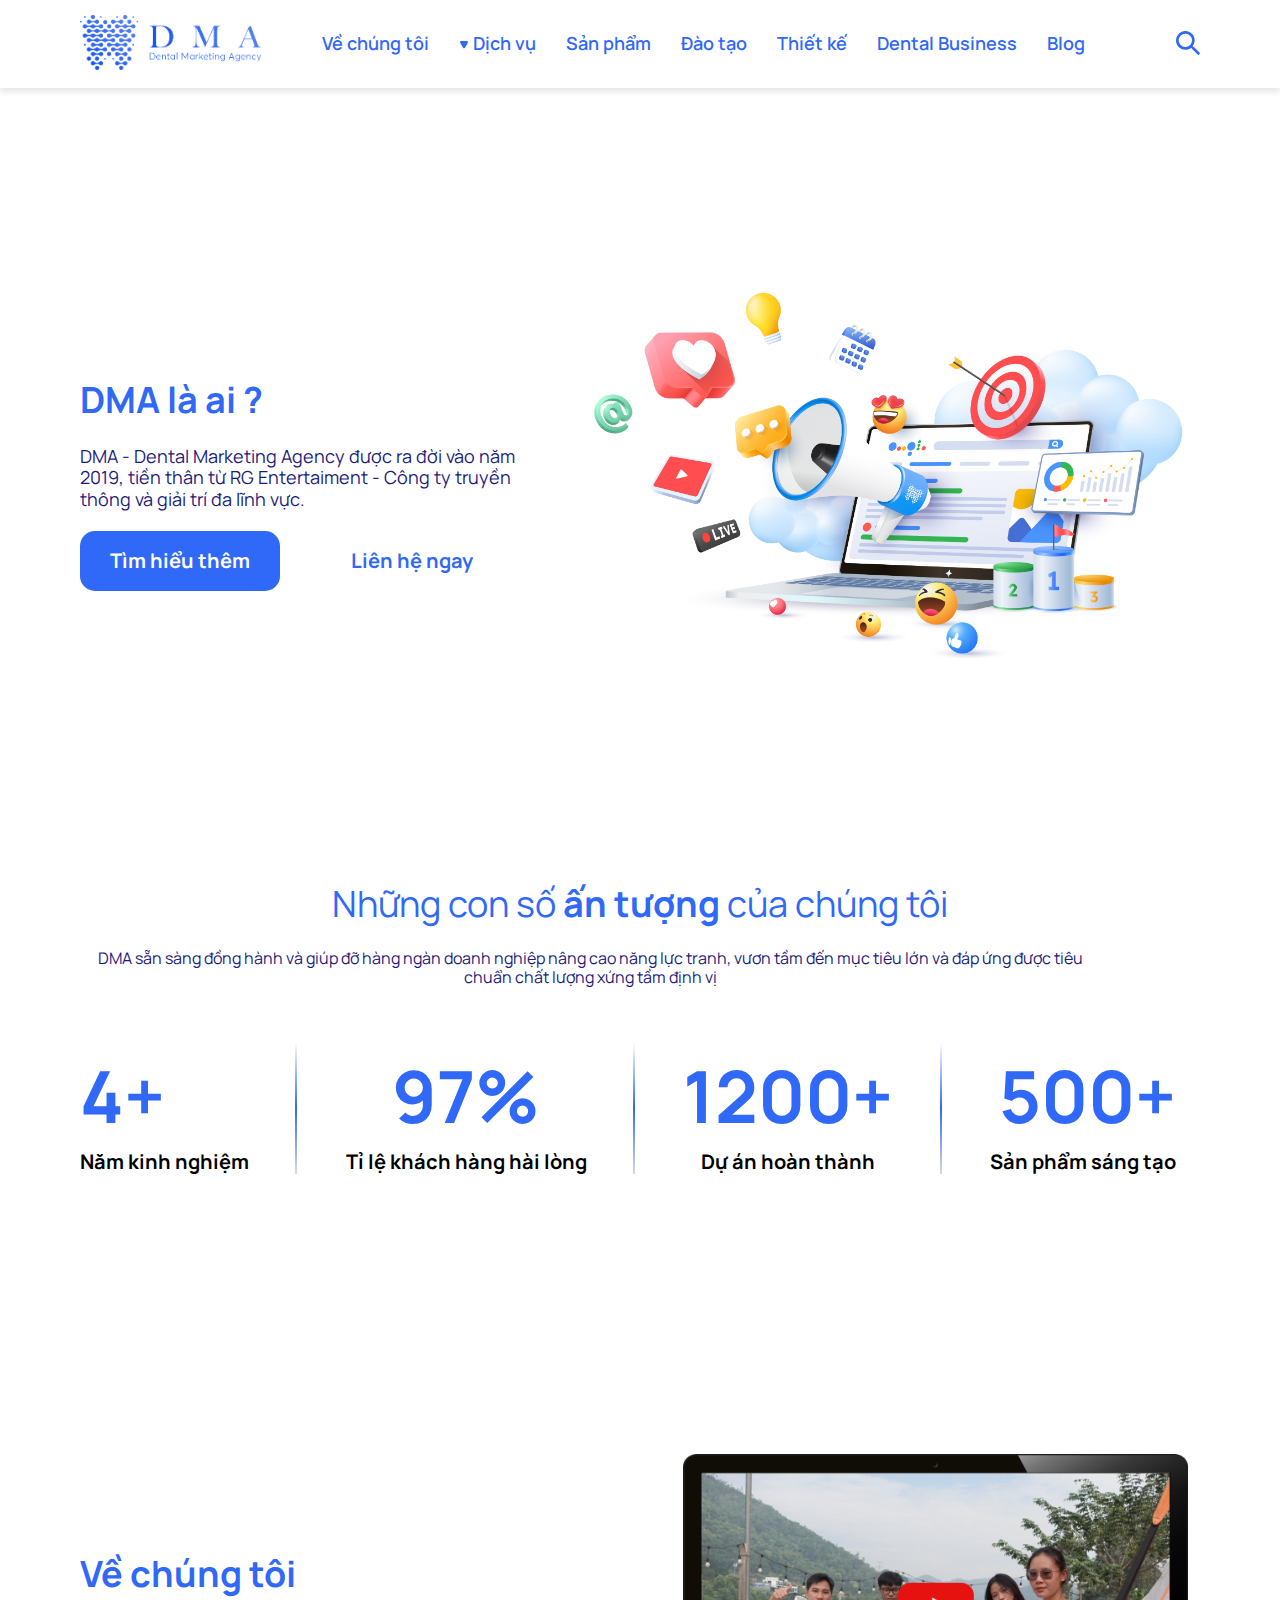
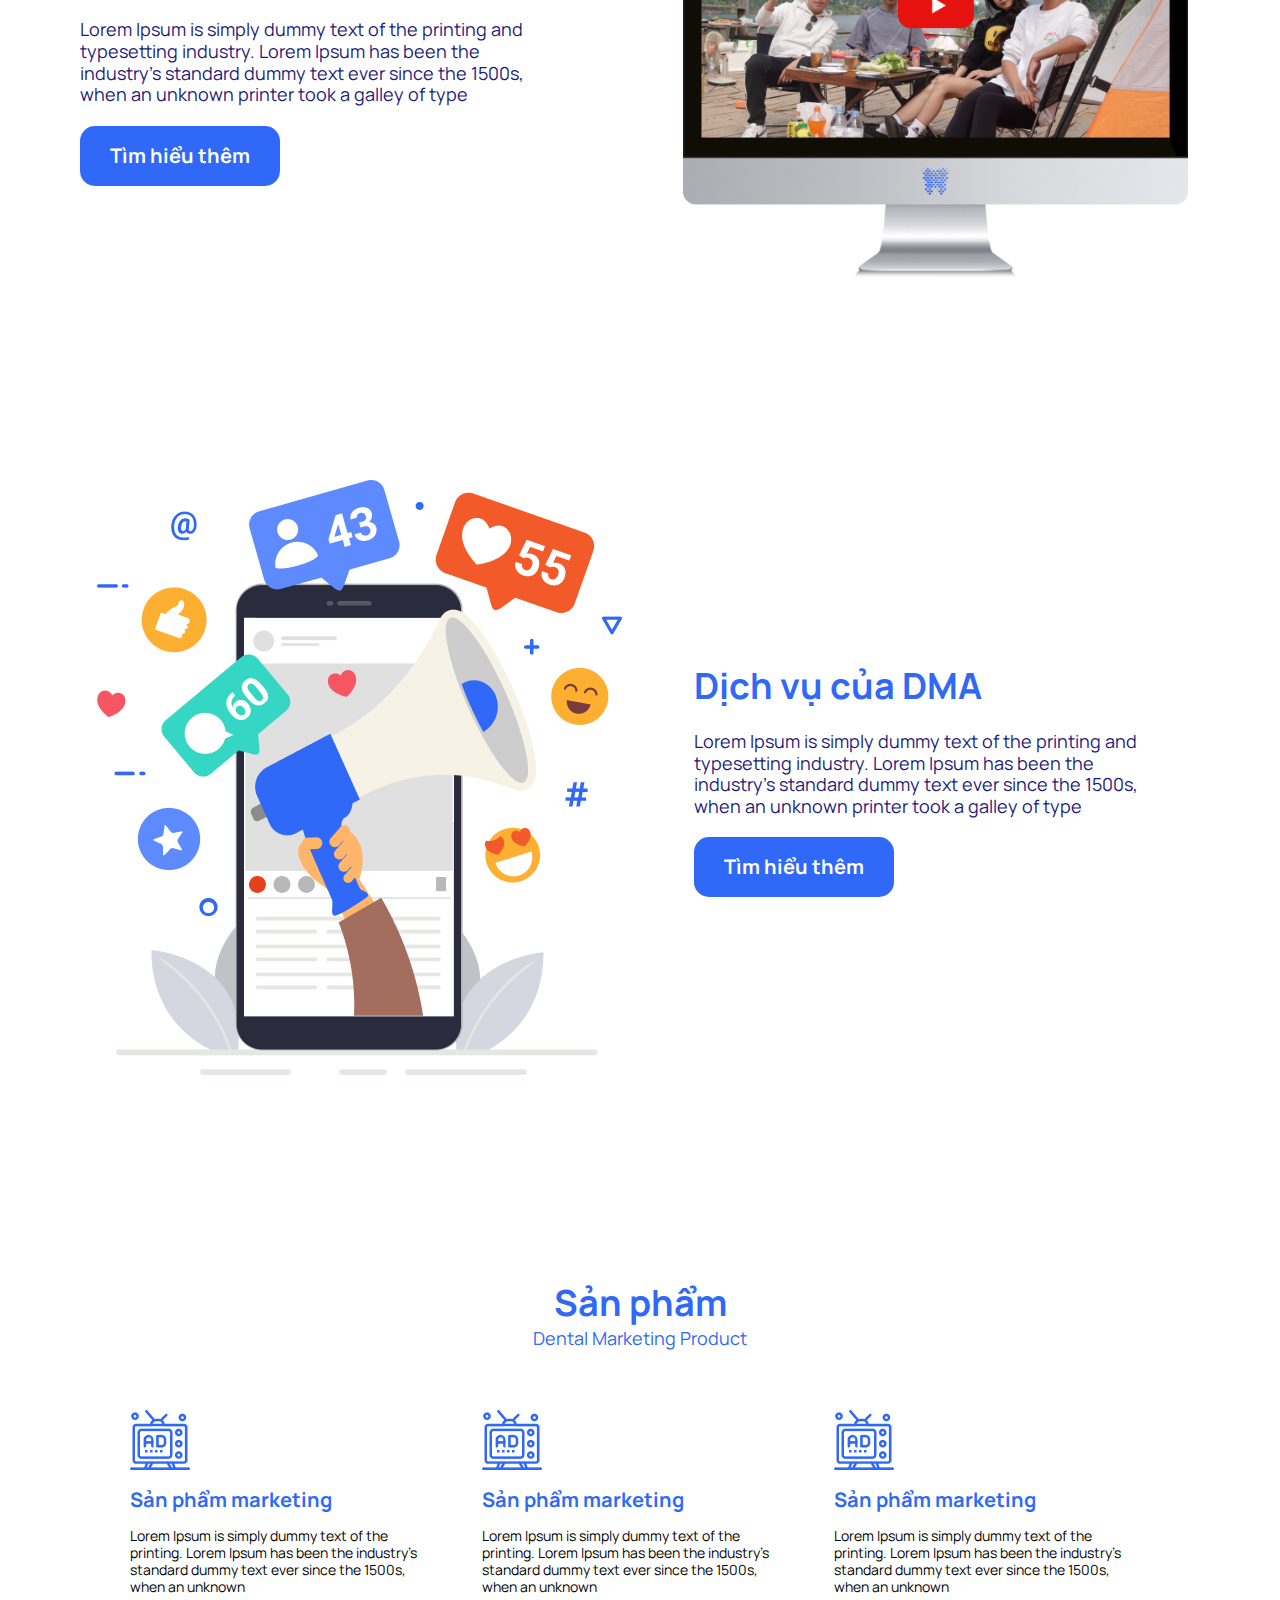
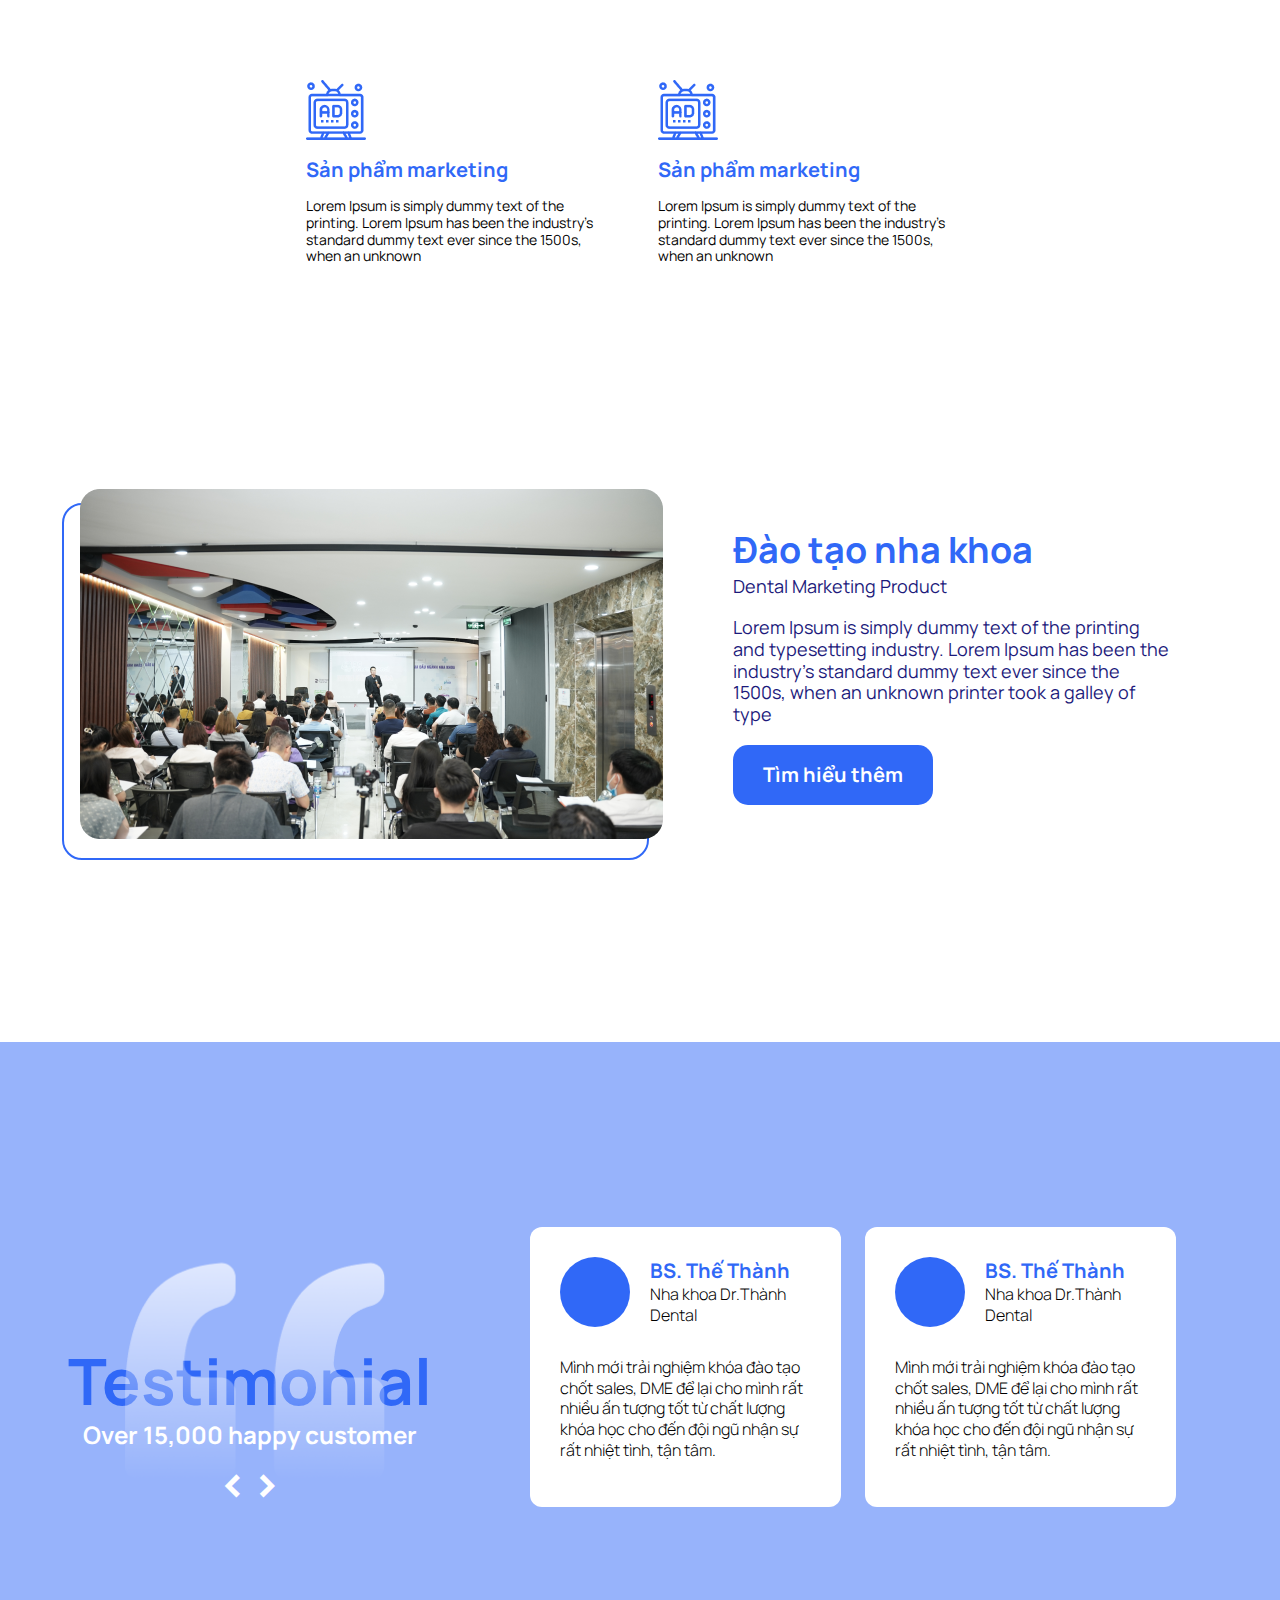
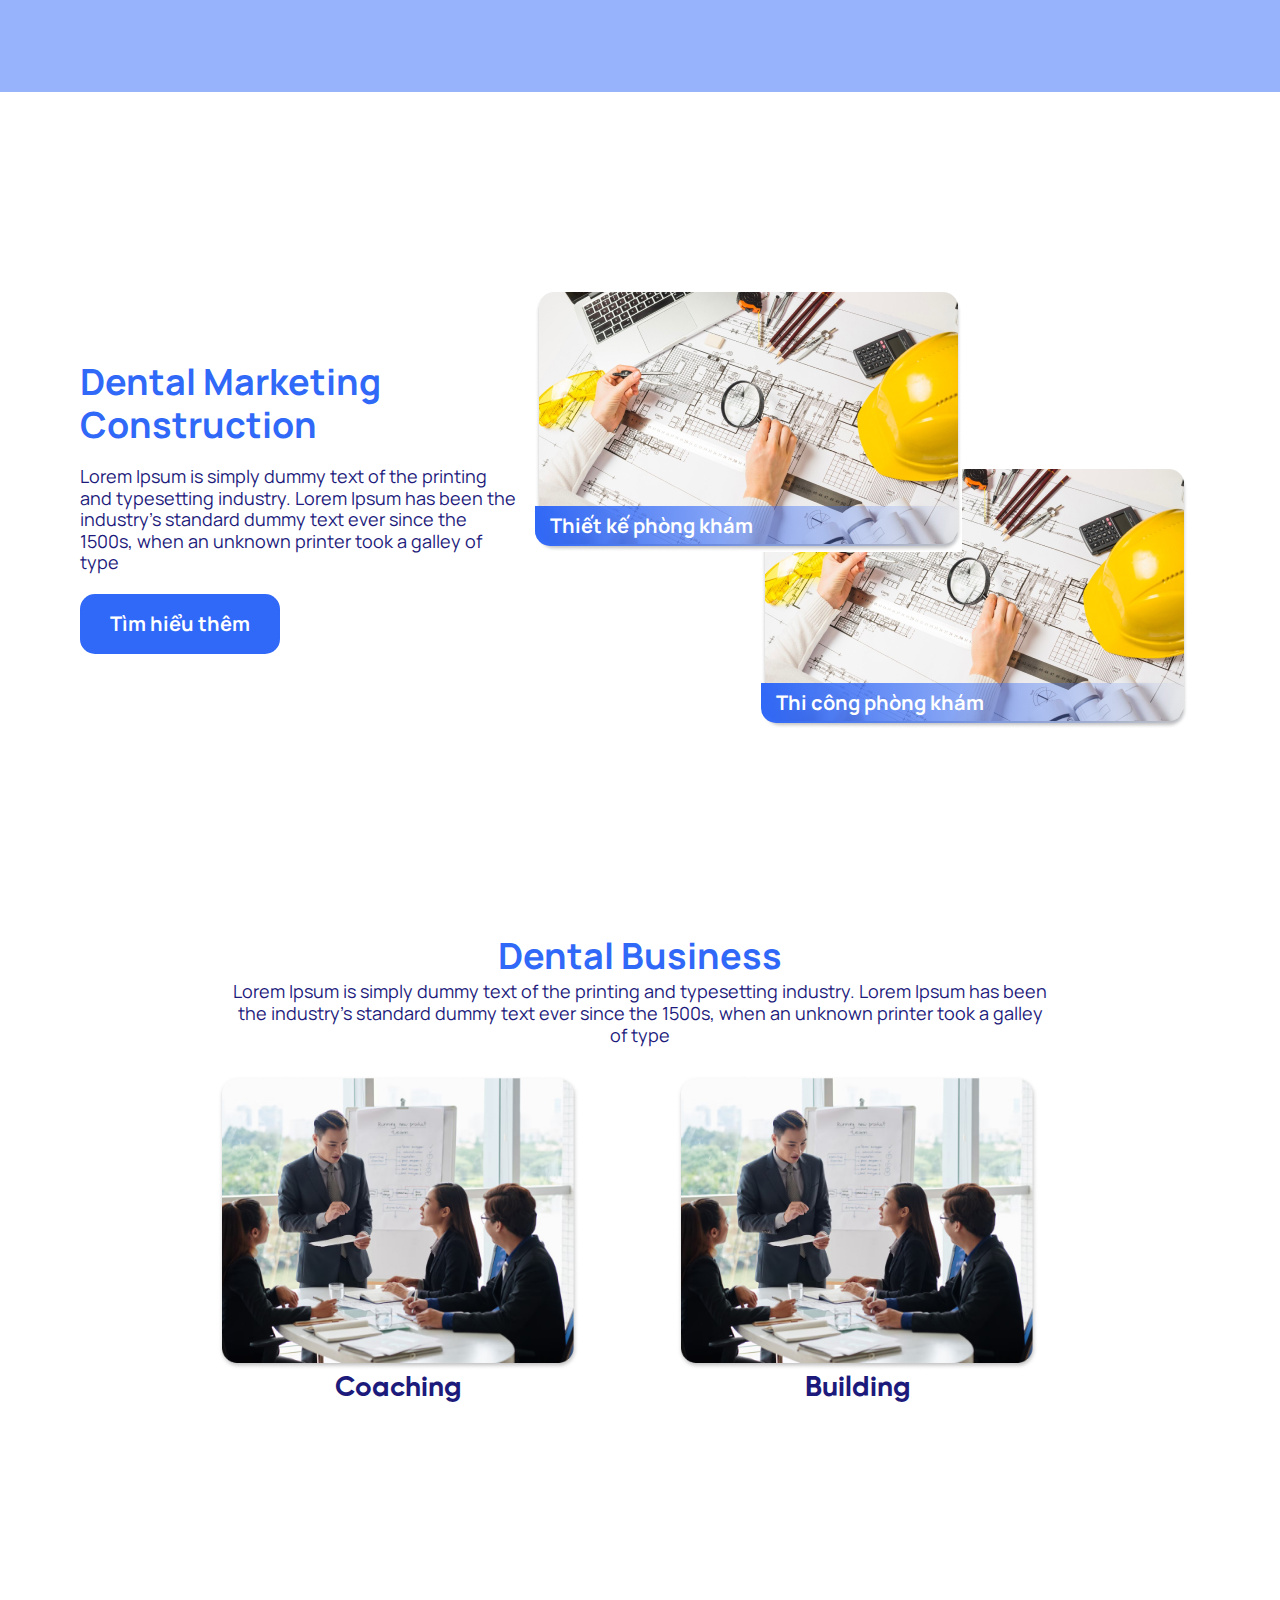
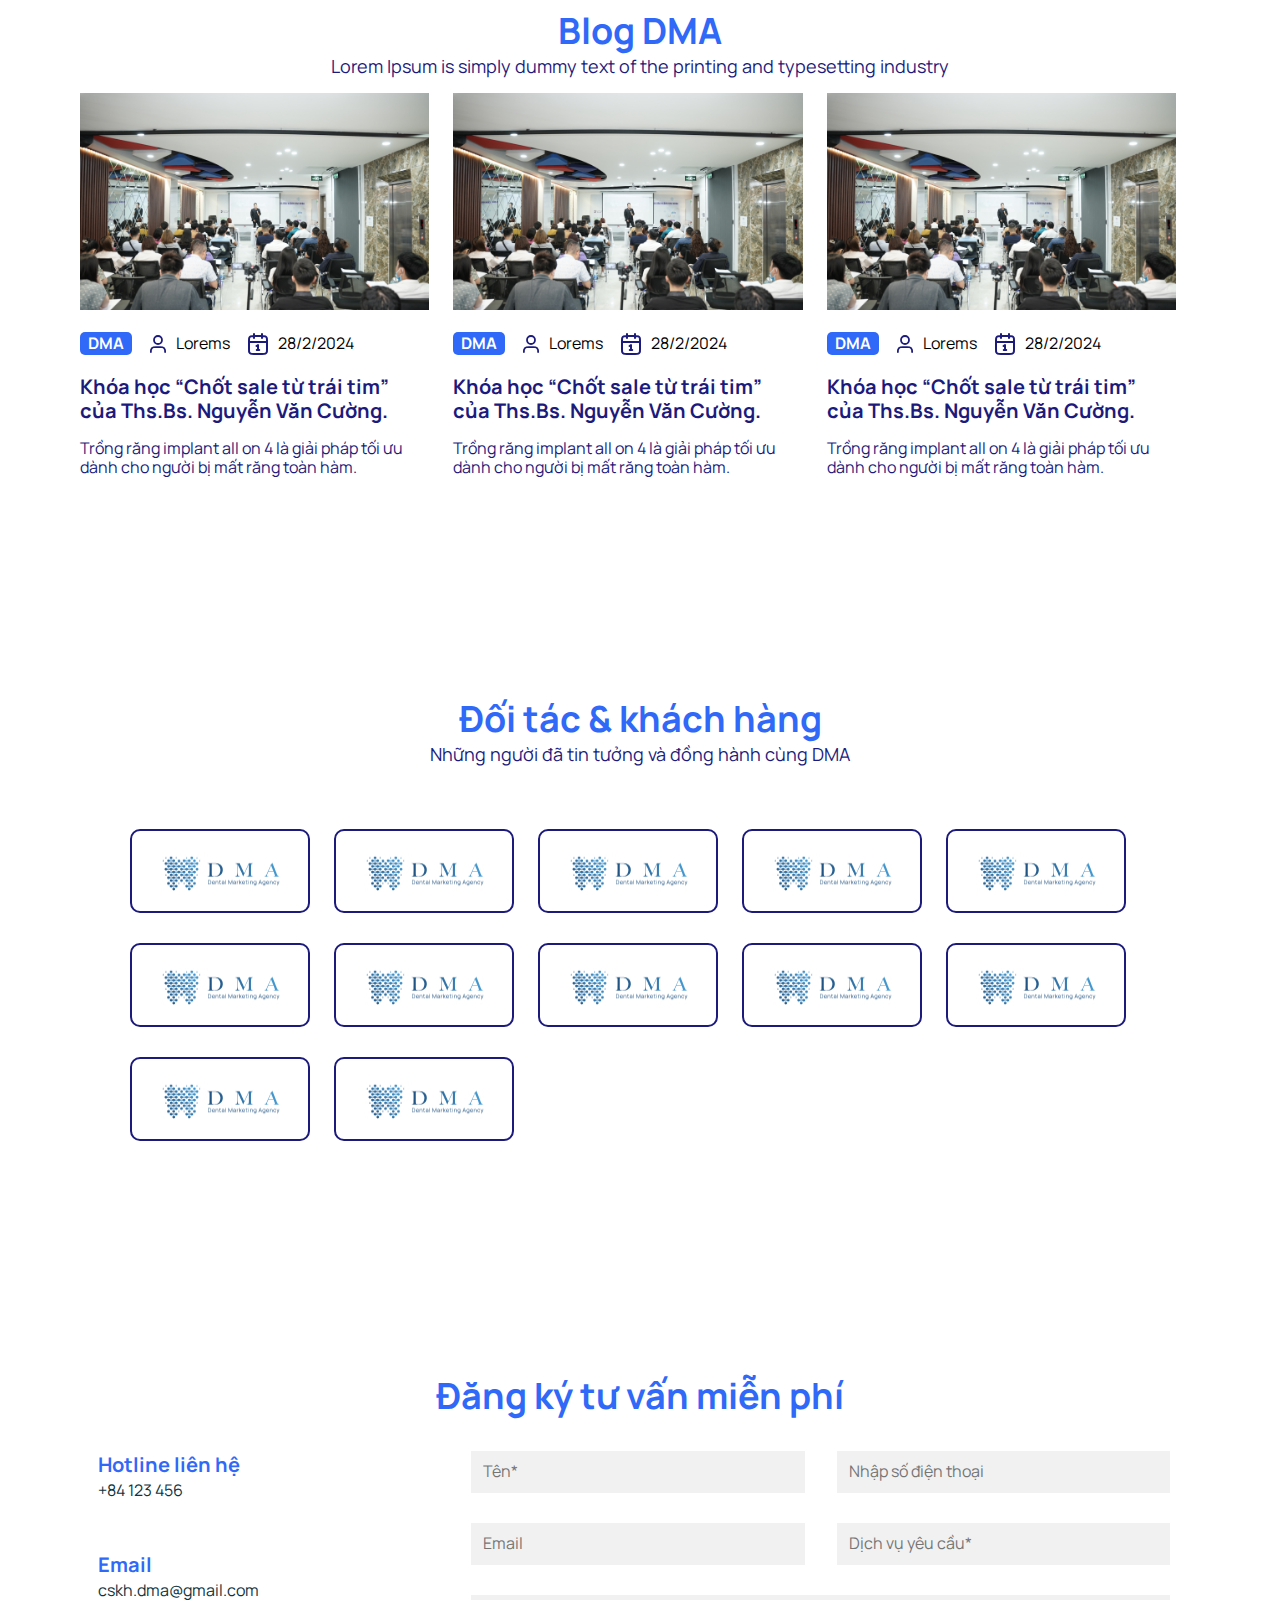
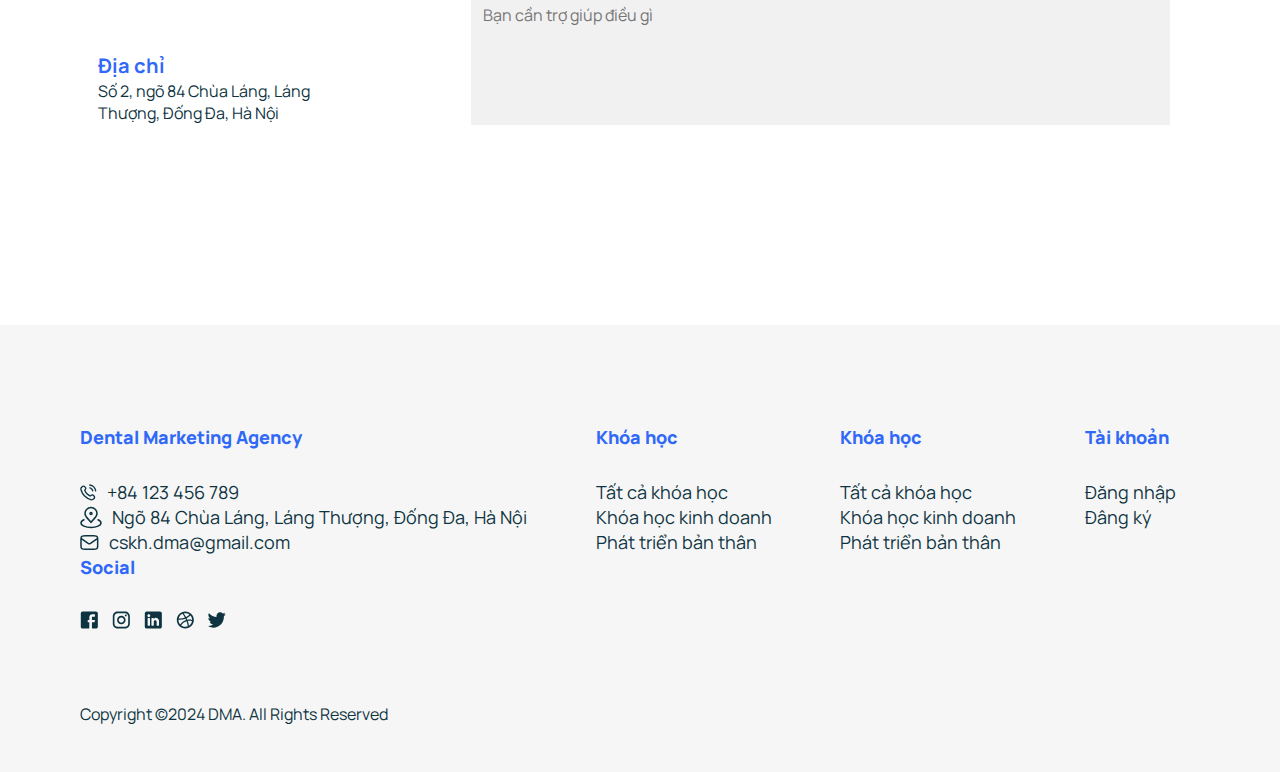
==== commit 6c1a2c79: "responsive mobile" ====
--- a/index.html
+++ b/index.html
@@ -33,29 +33,7 @@
                 <img src="./images/Logo.png" alt="logo" />
               </div>
               <li class="list-menu__item"><a href="./about.html">Về chúng tôi</li></a>
-              <li class="list-menu__item marker"><a href=""><span>
-                    <svg class="dropdown-icon" width="10" height="10" viewBox="0 0 9 7" fill="none"
-                      xmlns="http://www.w3.org/2000/svg">
-                      <path
-                        d="M5.36603 6C4.98113 6.66667 4.01887 6.66667 3.63397 6L1.0359 1.5C0.650999 0.833335 1.13212 2.22131e-07 1.90192 2.89429e-07L7.09808 7.43691e-07C7.86788 8.10989e-07 8.349 0.833334 7.9641 1.5L5.36603 6Z"
-                        fill="#3068F7" />
-                    </svg>
-
-                  </span> Dịch vụ</li></a>
-              <li class="list-menu__item"><a href=""> Sản phẩm</li></a>
-              <li class="list-menu__item"><a href=""> Đào tạo</li></a>
-              <li class="list-menu__item"><a href=""> Thiết kế</li></a>
-              <li class="list-menu__item"><a href=""> Dental Business</li></a>
-              <li class="list-menu__item"><a href=""> Blog</li></a>
-            </ul>
-          </div>
-          <div class="col logo no-gutter">
-            <img src="./images/Logo.png" alt="logo" />
-          </div>
-          <div class="col sm-0">
-            <ul class="list-menu">
-              <li class="list-menu__item"><a href="./about.html"> Về chúng tôi</li></a>
-              <li class="list-menu__item marker"><a href="./about.html"><span>
+              <li class="list-menu__item marker"><a href="./advise.html"><span>
                     <svg class="dropdown-icon" width="10" height="10" viewBox="0 0 9 7" fill="none"
                       xmlns="http://www.w3.org/2000/svg">
                       <path
@@ -65,10 +43,32 @@
 
                   </span> Dịch vụ</li></a>
               <li class="list-menu__item"><a href="./product.html"> Sản phẩm</li></a>
-              <li class="list-menu__item"><a href=""> Đào tạo</li></a>
+              <li class="list-menu__item"><a href="./train.html"> Đào tạo</li></a>
               <li class="list-menu__item"><a href=""> Thiết kế</li></a>
               <li class="list-menu__item"><a href=""> Dental Business</li></a>
               <li class="list-menu__item"><a href="./blog.html"> Blog</li></a>
+            </ul>
+          </div>
+          <div class="col logo no-gutter">
+            <img src="./images/Logo.png" alt="logo" />
+          </div>
+          <div class="col sm-0">
+            <ul class="list-menu">
+              <li class="list-menu__item"><a href="/about.html"> Về chúng tôi</li></a>
+              <li class="list-menu__item marker"><a href="/advise.html"><span>
+                    <svg class="dropdown-icon" width="10" height="10" viewBox="0 0 9 7" fill="none"
+                      xmlns="http://www.w3.org/2000/svg">
+                      <path
+                        d="M5.36603 6C4.98113 6.66667 4.01887 6.66667 3.63397 6L1.0359 1.5C0.650999 0.833335 1.13212 2.22131e-07 1.90192 2.89429e-07L7.09808 7.43691e-07C7.86788 8.10989e-07 8.349 0.833334 7.9641 1.5L5.36603 6Z"
+                        fill="#3068F7" />
+                    </svg>
+
+                  </span> Dịch vụ</li></a>
+              <li class="list-menu__item"><a href="/product.html"> Sản phẩm</li></a>
+              <li class="list-menu__item"><a href="/train.html"> Đào tạo</li></a>
+              <li class="list-menu__item"><a href=""> Thiết kế</li></a>
+              <li class="list-menu__item"><a href=""> Dental Business</li></a>
+              <li class="list-menu__item"><a href="/blog.html"> Blog</li></a>
             </ul>
           </div>
           
@@ -89,7 +89,7 @@
     <!-- body -->
     <div class="body">
       <!-- Giới thiệu -->
-      <section class="introduce grid wide">
+      <section class="introduce grid wide gutter-top">
         <div class="row align-center">
           <div class="col left xs-12">
             <h2>DMA là ai ?</h2>
@@ -117,7 +117,7 @@
         </div>
       </section>
       <!-- Chỉ số -->
-      <section class="indicators grid wide">
+      <section class="indicators grid wide gutter-top">
         <h3>Những con số <strong>ấn tượng</strong> của chúng tôi</h3>
         <p>DMA sẵn sàng đồng hành và giúp đỡ hàng ngàn doanh nghiệp nâng cao năng lực tranh,
           vươn tầm đến mục tiêu lớn và đáp ứng được tiêu chuẩn chất lượng xứng tầm định vị</p>
@@ -142,7 +142,7 @@
       </section>
       <!-- Hết chỉ số -->
       <!-- Giới thiệu 2 -->
-      <section class="introduce grid wide">
+      <section class="introduce grid wide gutter-top">
         <div class="row align-center">
           <div class="col left xs-12">
             <h2>Về chúng tôi</h2>
@@ -160,7 +160,7 @@
       </section>
       <!--End Giới thiệu 2 -->
       <!--Dịch vụ -->
-      <section class="introduce grid wide service" style="margin-top: 145px;">
+      <section class="introduce grid wide service gutter-top" style="margin-top: 145px;">
         <div class="row align-center">
           <div class="col right lg-6 xs-12">
             <img src="./images/Group.png" alt="banner" style="width: auto;display: inline-block;">
@@ -179,7 +179,7 @@
       </section>
       <!-- End dịch vụ -->
       <!-- Sản phẩm -->
-      <section class="products grid wide">
+      <section class="products grid wide gutter-top">
         <div class="title">
           <h3>Sản phẩm</h3>
           <span>Dental Marketing Product</span>
@@ -218,7 +218,7 @@
         </div>
       </section>
       <!-- End sản phẩm -->
-      <section class="training grid wide">
+      <section class="training grid wide gutter-top">
         <div class="row align-center justify-around">
           <div class="col xl-5 sm-6 xs-12 right" style="text-align: end;">
             <div class="image frame">
@@ -240,7 +240,7 @@
         </div>
       </section>
       <!-- Testimonial -->
-      <section class="grid testimonial">
+      <section class="grid testimonial gutter-top">
         <div class="row wide align-end">
           <div class="left">
             <div class="row flex-column ">
@@ -260,7 +260,7 @@
           </div>
           <div class="right">
             <div class="row no-wrap">
-              <div class="col xl-6 md-12">
+              <div class="col xl-6 md-12 sm-12">
                 <div class="comment">
                   <div class="identity">
                     <div class="avatar">
@@ -320,7 +320,7 @@
       </section>
       <!-- End testimonial -->
       <!-- Dental Marketing -->
-      <section class="grid wide dental">
+      <section class="grid wide dental gutter-top">
         <div class="row">
           <div class="col xl-5 sm-6 left xs-12">
             <div class="title">
@@ -347,7 +347,7 @@
       </section>
       <!--End Dental Marketing -->
       <!-- Dental business -->
-      <section class="grid wide business">
+      <section class="grid wide business gutter-top">
         <div class="title">
           <h3>Dental Business</h3>
           <p>Lorem Ipsum is simply dummy text of the printing and typesetting industry.
@@ -367,7 +367,7 @@
       </section>
       <!-- End:Dental business -->
       <!-- Blog DMA-->
-      <section class="grid wide blog">
+      <section class="grid wide blog gutter-top">
         <div class="title">
           <h3>Blog DMA</h3>
           <p>Lorem Ipsum is simply dummy text of the printing and typesetting industry</p>
@@ -448,7 +448,7 @@
         </div>
       </section>
       <!-- End blog DMA -->
-      <section class="grid wide partner">
+      <section class="grid wide partner gutter-top">
         <div class="title">
           <h3>Đối tác & khách hàng</h3>
           <p>Những người đã tin tưởng và đồng hành cùng DMA</p>
@@ -493,7 +493,7 @@
         </div>
       </section>
       <!-- Register -->
-      <section class="grid wide register">
+      <section class="grid wide register gutter-top">
         <div class="title">
           <h3>Đăng ký tư vấn miễn phí</h3>
         </div>
@@ -527,7 +527,7 @@
         </div>
       </section>
       <!-- End register -->
-      <footer>
+      <footer class="gutter-top">
         <div class="grid wide">
           <div class="row justify-between">
             <div class="col sm-order-1">
--- a/css/grid.css
+++ b/css/grid.css
@@ -1,48 +1,256 @@
 .container {
-    width: 1320px;
-    margin: 0 auto;
-  }
-  .container-fluid {
-    width: 100%;
-  }
-  .grid {
-    width: 100%;
-    padding: 0;
-    display: block;
-    box-sizing: border-box;
-  }
- .wide {
-    max-width: 1400px;
-    margin: 0 auto;
-    width: 1320px;
-  }
-  .row {
-    display: flex;
-    flex-wrap: wrap;
-  }
-  .row.no-wrap{
-    flex-wrap: nowrap;
-
-  }
-  .row.flex-column{
-    flex-direction: column;
-  }
-  .row {
-    margin: 0 -12px;
-    width: 100%;
-  }
-  .row.no-gutter {
-    margin: 0;
-  }
-  
+  width: 1320px;
+  margin: 0 auto;
+}
+.container-fluid {
+  width: 100%;
+}
+.grid {
+  width: 100%;
+  padding: 0;
+  display: block;
+  box-sizing: border-box;
+}
+.wide {
+  max-width: 1400px;
+  margin: 0 auto;
+  width: 1320px;
+}
+.row {
+  display: flex;
+  flex-wrap: wrap;
+}
+.row.no-wrap {
+  flex-wrap: nowrap;
+}
+
+.container-fluid {
+  width: 100%;
+}
+
+.grid {
+  width: 100%;
+  padding: 0;
+  display: block;
+}
+
+.wide {
+  max-width: 1400px;
+  margin: 0 auto;
+  width: 1320px;
+}
+
+.row {
+  display: flex;
+  flex-wrap: wrap;
+}
+
+.row.no-wrap {
+  flex-wrap: nowrap;
+}
+
+.row.flex-column {
+  flex-direction: column;
+}
+
+.row {
+  margin: 0 -12px;
+  width: 100%;
+}
+
+.row.no-gutter {
+  margin: 0;
+}
+
+.col {
+  padding: 0 12px;
+  box-sizing: border-box;
+}
+
+.col.no-gutter {
+  padding: 0;
+}
+
+.align-center {
+  align-items: center;
+}
+
+.align-end {
+  align-items: end;
+}
+
+.justify-center {
+  justify-content: center;
+}
+
+.justify-between {
+  justify-content: space-between;
+}
+
+.justify-around {
+  justify-content: space-around;
+}
+
+.row.no-gutter > .col {
+  padding: 0;
+}
+
+.order-0 {
+  order: 0;
+}
+
+.order-1 {
+  order: 1;
+}
+
+.order-2 {
+  order: 2;
+}
+
+.order-3 {
+  order: 3;
+}
+
+.order-4 {
+  order: 4;
+}
+
+.order-5 {
+  order: 5;
+}
+
+.xl-0 {
+  display: none;
+}
+
+.xl-1 {
+  flex: 0 0 8.33333%;
+  max-width: 8.33333%;
+}
+
+.xl-2 {
+  flex: 0 0 16.66667%;
+  max-width: 16.66667%;
+}
+
+.xl-3 {
+  flex: 0 0 25%;
+  max-width: 25%;
+}
+
+.xl-4 {
+  flex: 0 0 33.33333%;
+  max-width: 33.33333%;
+}
+
+.xl-5 {
+  flex: 0 0 41.66667%;
+  max-width: 41.66667%;
+}
+
+.xl-6 {
+  flex: 0 0 50%;
+  max-width: 50%;
+}
+
+.xl-7 {
+  flex: 0 0 58.33333%;
+  max-width: 58.33333%;
+}
+
+.xl-8 {
+  flex: 0 0 66.66667%;
+  max-width: 66.66667%;
+}
+
+.xl-9 {
+  flex: 0 0 75%;
+  max-width: 75%;
+}
+
+.xl-10 {
+  flex: 0 0 83.33333%;
+  max-width: 83.33333%;
+}
+
+.xl-11 {
+  flex: 0 0 91.66667%;
+  max-width: 91.66667%;
+}
+
+.xl-12 {
+  flex: 0 0 100%;
+  max-width: 100%;
+}
+
+.xl-o-1 {
+  margin-left: 8.33333%;
+}
+
+.xl-o-2 {
+  margin-left: 16.66667%;
+}
+
+.xl-o-3 {
+  margin-left: 25%;
+}
+
+.xl-o-4 {
+  margin-left: 33.33333%;
+}
+
+.xl-o-5 {
+  margin-left: 41.66667%;
+}
+
+.xl-o-6 {
+  margin-left: 50%;
+}
+
+.xl-o-7 {
+  margin-left: 58.33333%;
+}
+
+.xl-o-8 {
+  margin-left: 66.66667%;
+}
+
+.xl-o-9 {
+  margin-left: 75%;
+}
+
+.xl-o-10 {
+  margin-left: 83.33333%;
+}
+
+.xl-o-11 {
+  margin-left: 91.66667%;
+}
+
+@media screen and (max-width: 1599px) {
+  .grid.wide {
+    width: 1200px;
+  }
+}
+
+@media screen and (max-width: 1399px) {
+  .grid.wide {
+    width: 1120px;
+  }
+}
+
+@media screen and (max-width: 1199px) {
+  .grid.wide {
+    width: 960px;
+  }
+
   .col {
     padding: 0 12px;
-    box-sizing: border-box;
   }
   .col.no-gutter {
     padding: 0;
   }
-  
+
   .align-center {
     align-items: center;
   }
@@ -61,280 +269,123 @@
   .row.no-gutter > .col {
     padding: 0;
   }
-  .order-0{
+  .order-0 {
     order: 0;
   }
-  .order-1{
+  .order-1 {
     order: 1;
   }
-  .order-2{
+  .order-2 {
     order: 2;
   }
-  .order-3{
+  .order-3 {
     order: 3;
   }
-  .order-4{
+  .order-4 {
     order: 4;
   }
-  .order-5{
+  .order-5 {
     order: 5;
   }
 
   .xl-0 {
     display: none;
   }
-  .xl-1 {
+
+  .lg-1 {
     flex: 0 0 8.33333%;
     max-width: 8.33333%;
   }
-  .xl-2 {
+
+  .lg-2 {
     flex: 0 0 16.66667%;
     max-width: 16.66667%;
   }
-  .xl-3 {
+
+  .lg-3 {
     flex: 0 0 25%;
     max-width: 25%;
   }
-  .xl-4 {
+
+  .lg-4 {
     flex: 0 0 33.33333%;
     max-width: 33.33333%;
   }
-  .xl-5 {
+
+  .lg-5 {
     flex: 0 0 41.66667%;
     max-width: 41.66667%;
   }
-  .xl-6 {
+
+  .lg-6 {
     flex: 0 0 50%;
     max-width: 50%;
   }
-  .xl-7 {
+
+  .lg-7 {
     flex: 0 0 58.33333%;
     max-width: 58.33333%;
   }
-  .xl-8 {
+
+  .lg-8 {
     flex: 0 0 66.66667%;
     max-width: 66.66667%;
   }
-  .xl-9 {
+
+  .lg-9 {
     flex: 0 0 75%;
     max-width: 75%;
   }
-  .xl-10 {
+
+  .lg-10 {
     flex: 0 0 83.33333%;
     max-width: 83.33333%;
   }
-  .xl-11 {
+
+  .lg-11 {
     flex: 0 0 91.66667%;
     max-width: 91.66667%;
   }
-  .xl-12 {
+
+  .lg-12 {
     flex: 0 0 100%;
     max-width: 100%;
   }
-  
-  .xl-o-1 {
-    margin-left: 8.33333%;
-  }
-  .xl-o-2 {
-    margin-left: 16.66667%;
-  }
-  .xl-o-3 {
-    margin-left: 25%;
-  }
-  .xl-o-4 {
-    margin-left: 33.33333%;
-  }
-  .xl-o-5 {
-    margin-left: 41.66667%;
-  }
-  .xl-o-6 {
-    margin-left: 50%;
-  }
-  .xl-o-7 {
-    margin-left: 58.33333%;
-  }
-  .xl-o-8 {
-    margin-left: 66.66667%;
-  }
-  .xl-o-9 {
-    margin-left: 75%;
-  }
-  .xl-o-10 {
-    margin-left: 83.33333%;
-  }
-  .xl-o-11 {
-    margin-left: 91.66667%;
-  }
-
-  @media screen and (max-width: 1599px) {
-    .grid.wide {
-      width: 1120px;
-    }
-  }
-
-  @media screen and (max-width: 1399px) {
-   
-  }
-  
-  @media screen and (max-width: 1199px) {
-    .grid.wide {
-      width: 960px;
-    }
-    .col {
-      padding: 0 12px;
-    }
-  
-    .lg-0 {
-      display: none;
-    }
-    .lg-1 {
-      flex: 0 0 8.33333%;
-      max-width: 8.33333%;
-    }
-    .lg-2 {
-      flex: 0 0 16.66667%;
-      max-width: 16.66667%;
-    }
-    .lg-3 {
-      flex: 0 0 25%;
-      max-width: 25%;
-    }
-    .lg-4 {
-      flex: 0 0 33.33333%;
-      max-width: 33.33333%;
-    }
-    .lg-5 {
-      flex: 0 0 41.66667%;
-      max-width: 41.66667%;
-    }
-    .lg-6 {
-      flex: 0 0 50%;
-      max-width: 50%;
-    }
-    .lg-7 {
-      flex: 0 0 58.33333%;
-      max-width: 58.33333%;
-    }
-    .lg-8 {
-      flex: 0 0 66.66667%;
-      max-width: 66.66667%;
-    }
-    .lg-9 {
-      flex: 0 0 75%;
-      max-width: 75%;
-    }
-    .lg-10 {
-      flex: 0 0 83.33333%;
-      max-width: 83.33333%;
-    }
-    .lg-11 {
-      flex: 0 0 91.66667%;
-      max-width: 91.66667%;
-    }
-    .lg-12 {
-      flex: 0 0 100%;
-      max-width: 100%;
-    }
-    .lg-0
-      .lg-1
-      .lg-2
-      .lg-3
-      .lg-4
-      .lg-5
-      .lg-6
-      .lg-7
-      .lg-8
-      .lg-9
-      .lg-10
-      .lg-11
-      .lg-12 {
-      display: block;
-    }
-  }
-  @media screen and (max-width: 991px) {
-
-    .grid.wide {
-      width: 720px;
-    }
-    .btn {
-      font-size: 1.3rem;
-      width: 14rem;
-      padding: 1.6rem 0;
-    }
-    .btn.btn--has-bg {
-      margin-right: 1.6rem;
-    }
-    .row {
-      margin: 0 -8px;
-    }
-    .col {
-      padding: 0 8px;
-    }
-    .md-0 {
-      display: none;
-    }
-    .md-1 {
-      flex: 0 0 8.33333%;
-      max-width: 8.33333%;
-    }
-    .md-2 {
-      flex: 0 0 16.66667%;
-      max-width: 16.66667%;
-    }
-    .md-3 {
-      flex: 0 0 25%;
-      max-width: 25%;
-    }
-    .md-4 {
-      flex: 0 0 33.33333%;
-      max-width: 33.33333%;
-    }
-    .md-5 {
-      flex: 0 0 41.66667%;
-      max-width: 41.66667%;
-    }
-    .md-6 {
-      flex: 0 0 50%;
-      max-width: 50%;
-    }
-    .md-7 {
-      flex: 0 0 58.33333%;
-      max-width: 58.33333%;
-    }
-    .md-8 {
-      flex: 0 0 66.66667%;
-      max-width: 66.66667%;
-    }
-    .md-9 {
-      flex: 0 0 75%;
-      max-width: 75%;
-    }
-    .md-10 {
-      flex: 0 0 83.33333%;
-      max-width: 83.33333%;
-    }
-    .md-11 {
-      flex: 0 0 91.66667%;
-      max-width: 91.66667%;
-    }
-    .md-12 {
-      flex: 0 0 100%;
-      max-width: 100%;
-    }
-      .md-1,
-      .md-2,
-      .md-3,
-      .md-4,
-      .md-5,
-      .md-6,
-      .md-7,
-      .md-8,
-      .md-9,
-      .md-10,
-      .md-11,
-      .md-12 {
-      display: block;
-    }
+
+  .lg-0,
+  .lg-1,
+  .lg-2,
+  .lg-3,
+  .lg-4,
+  .lg-5,
+  .lg-6,
+  .lg-7,
+  .lg-8,
+  .lg-9,
+  .lg-10,
+  .lg-11,
+  .lg-12 {
+    display: block;
+  }
+}
+
+@media screen and (max-width: 991px) {
+  .grid.wide {
+    width: 720px;
+  }
+
+  .btn {
+    font-size: 1.3rem;
+    width: 14rem;
+    padding: 1.6rem 0;
+  }
+
+  .btn.btn--has-bg {
+    margin-right: 1.6rem;
+  }
+
+  .row {
+    margin: 0 -8px;
   }
   @media screen and (max-width: 767px) {
     .grid.wide {
@@ -391,113 +442,114 @@
       flex: 0 0 100%;
       max-width: 100%;
     }
-      .sm-1,
-      .sm-2,
-      .sm-3,
-      .sm-4,
-      .sm-5,
-      .sm-6,
-      .sm-7,
-      .sm-8,
-      .sm-9,
-      .sm-10,
-      .sm-11,
-      .sm-12 {
+    .sm-1,
+    .sm-2,
+    .sm-3,
+    .sm-4,
+    .sm-5,
+    .sm-6,
+    .sm-7,
+    .sm-8,
+    .sm-9,
+    .sm-10,
+    .sm-11,
+    .sm-12 {
       display: block;
     }
-    .sm-order-0{
+    .sm-order-0 {
       order: 0;
     }
-    .sm-order-1{
+    .sm-order-1 {
       order: 1;
     }
-    .sm-order-2{
+    .sm-order-2 {
       order: 2;
     }
-    .sm-order-3{
+    .sm-order-3 {
       order: 3;
     }
-    .sm-order-4{
+    .sm-order-4 {
       order: 4;
     }
-    .sm-order-5{
+    .sm-order-5 {
       order: 5;
     }
   }
-  @media screen and (max-width: 575px) {
-    .grid.wide {
-      width: 100%;
-      padding: 0 20px;
-    }
-    .row {
-      margin: 0 -4px;
-    }
-    .col {
-      padding: 0 4px;
-    }
-    .xs-0 {
-      display: none;
-    }
-    .xs-1 {
-      flex: 0 0 8.33333%!important;
-      max-width: 8.33333%!important;
-    }
-    .xs-2 {
-      flex: 0 0 16.66667%!important;
-      max-width: 16.66667%!important;
-    }
-    .xs-3 {
-      flex: 0 0 25%!important;
-      max-width: 25%!important;
-    }
-    .xs-4 {
-      flex: 0 0 33.33333%!important;
-      max-width: 33.33333%!important;
-    }
-    .xs-5 {
-      flex: 0 0 41.66667%!important;
-      max-width: 41.66667%!important;
-    }
-    .xs-6 {
-      flex: 0 0 50%!important;
-      max-width: 50%!important;
-    }
-    .xs-7 {
-      flex: 0 0 58.33333%!important;
-      max-width: 58.33333%!important;
-    }
-    .xs-8 {
-      flex: 0 0 66.66667%!important;
-      max-width: 66.66667%!important;
-    }
-    .xs-9 {
-      flex: 0 0 75%!important;
-      max-width: 75%!important;
-    }
-    .xs-10 {
-      flex: 0 0 83.33333%!important;
-      max-width: 83.33333%!important;
-    }
-    .xs-11 {
-      flex: 0 0 91.66667%!important;
-      max-width: 91.66667%!important;
-    }
-    .xs-12 {
-      flex: 0 0 100%!important;
-      max-width: 100%!important;
-    }
-      .xs-1,
-      .xs-2,
-      .xs-3,
-      .xs-4,
-      .xs-5,
-      .xs-6,
-      .xs-7,
-      .xs-8,
-      .xs-9,
-      .xs-10,
-      .xs-11,
-      .xs-12 {
-      display: block;
-    }
-  }+}
+@media screen and (max-width: 575px) {
+  .grid.wide {
+    width: 100%;
+    padding: 0 20px;
+  }
+  .row {
+    margin: 0 -4px;
+  }
+  .col {
+    padding: 0 4px;
+  }
+  .xs-0 {
+    display: none;
+  }
+  .xs-1 {
+    flex: 0 0 8.33333% !important;
+    max-width: 8.33333% !important;
+  }
+  .xs-2 {
+    flex: 0 0 16.66667% !important;
+    max-width: 16.66667% !important;
+  }
+  .xs-3 {
+    flex: 0 0 25% !important;
+    max-width: 25% !important;
+  }
+  .xs-4 {
+    flex: 0 0 33.33333% !important;
+    max-width: 33.33333% !important;
+  }
+  .xs-5 {
+    flex: 0 0 41.66667% !important;
+    max-width: 41.66667% !important;
+  }
+  .xs-6 {
+    flex: 0 0 50% !important;
+    max-width: 50% !important;
+  }
+  .xs-7 {
+    flex: 0 0 58.33333% !important;
+    max-width: 58.33333% !important;
+  }
+  .xs-8 {
+    flex: 0 0 66.66667% !important;
+    max-width: 66.66667% !important;
+  }
+  .xs-9 {
+    flex: 0 0 75% !important;
+    max-width: 75% !important;
+  }
+  .xs-10 {
+    flex: 0 0 83.33333% !important;
+    max-width: 83.33333% !important;
+  }
+  .xs-11 {
+    flex: 0 0 91.66667% !important;
+    max-width: 91.66667% !important;
+  }
+  .xs-12 {
+    flex: 0 0 100% !important;
+    max-width: 100% !important;
+  }
+  .xs-1,
+  .xs-2,
+  .xs-3,
+  .xs-4,
+  .xs-5,
+  .xs-6,
+  .xs-7,
+  .xs-8,
+  .xs-9,
+  .xs-10,
+  .xs-11,
+  .xs-12 {
+    display: block;
+  }
+}
--- a/css/base.css
+++ b/css/base.css
@@ -31,15 +31,19 @@
   margin-right: 32px;
 }
 
+.gutter-top{
+  margin-top: 200px!important;
+}
+
 .btn {
   width: 220px;
-  border-color: var(--primary-color);
   border-radius: 15px;
   font-weight: bold;
   font-size: 24px;
   padding: 20px 0;
   line-height: 1;
   cursor: pointer;
+  border: none;
 }
 
 .btn--has-bg {
@@ -50,6 +54,7 @@
 .btn--default {
   color: var(--primary-color);
   background-color: #fff;
+  border-color: var(--primary-color);
 }
 .frame {
   position: relative;
@@ -141,14 +146,14 @@
 ul.menu {
   position: fixed;
   top: 0;
-  right: 0; 
+  right: 0;
   width: 100vw;
   height: 100vh;
   box-sizing: border-box;
   background-color: #fff;
   padding: 20px;
   transform: translateX(-100%);
-  transition: transform .3s ease;
+  transition: transform 0.3s ease;
   z-index: 1000;
   color: var(--primary-color);
   margin: 0;
@@ -178,7 +183,7 @@
   cursor: pointer;
 }
 
-.menu-hamburger .menu .logo{
+.menu-hamburger .menu .logo {
   margin-top: 30px;
   margin-bottom: 60px;
 }
@@ -195,7 +200,8 @@
   margin-top: 0;
   width: auto;
 }
-.article h6,.article h6 > a {
+.article h6,
+.article h6 > a {
   font-style: normal;
   font-size: 20px;
   color: var(--text-color);
@@ -246,6 +252,52 @@
   cursor: default;
 }
 
+/* --------------------------------------------Đăng ký---------------------------------------------*/
+.register .title {
+  text-align: center;
+}
+.grid.register {
+  width: 1084px;
+  margin-top: 20rem;
+}
+
+.register > .row {
+  margin-top: 3rem;
+}
+.register .info h6 {
+  font-size: 2.4rem;
+  color: var(--primary-color);
+  line-height: 1.4;
+}
+.register .info:not(:first-child) {
+  margin-top: 5rem;
+}
+
+.register .info p {
+  font-size: 1.8rem;
+  color: var(--second-color-text);
+  line-height: 1.4;
+  margin: 0;
+  max-width: 270px;
+}
+.register .field {
+  margin-bottom: 3rem;
+  display: flex;
+  justify-content: space-between;
+}
+
+.register .field input {
+  width: calc(50% - 16px);
+  box-sizing: border-box;
+}
+
+.register .field input:first-child {
+  margin-right: 3rem;
+}
+.register textarea {
+  /* width: 100%; */
+  flex: 1;
+}
 /* ---------------------------------------------footer--------------------------------------------- */
 footer {
   margin-top: 15rem;
@@ -293,6 +345,113 @@
   height: 40px;
 }
 
+/* -----------------------------------indicators--------------------------------------- */
+.grid.indicators {
+  margin-top: 200px;
+  margin-bottom: 245px;
+  text-align: center;
+}
+
+.indicators h3 {
+  font-size: 40px;
+  line-height: 1.4;
+  font-weight: 400;
+  margin: 0 auto;
+}
+.indicators p {
+  width: 1020px;
+  margin: 0 auto 10px auto;
+}
+
+.indicators h3 strong {
+  color: var(--primary-color);
+  font-weight: bold;
+}
+.indicators .number {
+  position: relative;
+  margin: 35px 0;
+}
+
+.indicators .number {
+  flex-grow: 1;
+}
+
+.indicators .number:nth-child(1) {
+  flex-grow: 1;
+  text-align: left;
+}
+.indicators .number:nth-child(2),
+.indicators .number:nth-child(3) {
+  flex-grow: 2;
+}
+.indicators .number:nth-child(4) {
+  flex-grow: 1;
+  text-align: right;
+}
+
+.indicators .number h3 {
+  font-size: 80px;
+  margin: 0;
+  color: var(--primary-color);
+  line-height: 1.5;
+  font-weight: bold;
+}
+
+.indicators .number span {
+  font-size: 20px;
+  font-weight: 700;
+  line-height: 1.2;
+  margin: 0;
+}
+
+.indicators .number:not(:last-child)::after {
+  content: "";
+  display: block;
+  width: 2px;
+  height: 100%;
+  background: linear-gradient(to bottom, #ffffff 0%, #3068f7 50%, #d9d9d9 100%);
+  position: absolute;
+  top: 0;
+  right: 0;
+}
+
+.indicators p {
+  color: var(--text-color);
+  font-size: 2rem;
+  font-weight: 400;
+  margin: 2rem 0;
+  line-height: 1.2;
+}
+
+.grid.partner{
+  margin-top: 200px;
+}
+.partner .title {
+  text-align: center;
+}
+/* -----------------partner----------------- */
+.partner .row {
+  width: 1020px;
+  max-width: 0 auto;
+  margin: 6.3rem auto 0;
+}
+.partner .col {
+  border: 2px solid #1c1a7b;
+  border-radius: 10px;
+  width: 180px;
+  height: 84px;
+  margin-bottom: 3rem;
+  overflow: hidden;
+  cursor: pointer;
+  margin-right: calc((100% - (180px * 5)) / 5);
+}
+
+.partner .col img {
+  width: 154px;
+  height: 80px;
+}
+
+/* ---------------------------------responsive---------------------------------- */
 @media screen and (max-width: 1599px) {
   .header {
     padding: 15px 0;
@@ -308,8 +467,27 @@
     font-size: 2rem;
     width: 20rem;
   }
+  .register .info h6 {
+    font-size: 2rem;
+  }
+
+  .register .info p {
+    font-size: 1.6rem;
+  }
+  .indicators h3 {
+    font-size: 3.6rem;
+  }
+  .indicators p {
+    font-size: 1.6rem;
+  }
+  .indicators .number h3 {
+    font-size: 7.2rem;
+  }
 }
 @media screen and (max-width: 1199px) {
+  .gutter-top{
+    margin-top: 150px!important;
+  }
   .header {
     padding: 12px 0;
   }
@@ -319,7 +497,7 @@
   .btn {
     font-size: 1.6rem;
     width: 14rem;
-    padding: 1.6rem 0;
+    padding: 1.3rem 0;
   }
   .search svg {
     width: 20px;
@@ -329,6 +507,47 @@
     margin-right: 24px;
     font-size: 14px;
   }
+  .indicators h3 {
+    font-size: 3.2rem;
+  }
+  .indicators p {
+    font-size: 1.4;
+  }
+  .indicators .number {
+    margin: 2.5rem 0;
+  }
+  .indicators .number h3 {
+    font-size: 6.4rem;
+  }
+
+  .indicators .number span {
+    font-size: 1.6rem;
+  }
+
+  .indicators p {
+    font-size: 1.4rem;
+    width: auto;
+  }
+  .grid.indicators,.grid.partner {
+    margin-top: 10rem;
+    margin-bottom: 10rem;
+  }
+  .grid.register {
+    width: 920px;
+    margin-top: 10rem;
+  }
+
+  .register .info h6 {
+    font-size: 2rem;
+  }
+
+  .register .info p {
+    font-size: 1.6rem;
+  }
+
+  .register .field input:first-child {
+    margin-right: 18px;
+  }
   footer .col h6,
   footer .col p {
     font-size: 1.4rem;
@@ -336,6 +555,9 @@
 }
 
 @media screen and (max-width: 991px) {
+  .gutter-top{
+    margin-top: 120px!important;
+  }
   .header .grid > .row img {
     height: 50px;
   }
@@ -356,12 +578,61 @@
   .article > div > span {
     margin-right: 20px;
     font-size: 14px;
-}
-  .article .row .col div > span svg{
+  }
+  .article .row .col div > span svg {
     width: 14px;
     height: 14px;
   }
+
+  .indicators h3 {
+    font-size: 2.8rem;
+  }
+  .indicators p {
+    font-size: 1.3rem;
+  }
   
+  .indicators .number {
+    margin: 2.5rem 0;
+  }
+  .indicators .number h3 {
+    font-size: 4.8rem;
+  }
+
+  .indicators .number span {
+    font-size: 1.3rem;
+  }
+
+  .indicators p {
+    font-size: 1.4rem;
+  }
+
+  .grid.register {
+    width: 720px;
+  }
+
+  .register .info h6 {
+    font-size: 1.8rem;
+  }
+
+  .register .info p {
+    font-size: 1.6rem;
+  }
+
+  .register .field input:first-child {
+    margin-right: 18px;
+  }
+
+  .partner .row {
+    width: auto;
+  }
+
+  .partner .row {
+    justify-content: center;
+  }
+
+  .partner .col {
+    margin-right: calc((100% - (180px * 3)) / 3);
+  }
 
   footer .grid > .row {
     justify-content: start !important;
@@ -385,7 +656,10 @@
 }
 
 @media screen and (max-width: 767px) {
-  .header .logo{
+  .gutter-top{
+    margin-top: 100px!important;
+  }
+  .header .logo {
     flex: 1;
     text-align: center;
   }
@@ -393,16 +667,92 @@
     font-size: 1.2rem;
     width: 10rem;
   }
-  .article > div{
+  .article > div {
     justify-content: space-between;
   }
-  .article > div > span{
+  .article > div > span {
     margin-right: 0;
   }
+  .indicators h3 {
+    font-size: 2.4rem;
+  }
+  .indicators p {
+    margin: 1.5rem 0;
+    font-size: 1.3rem;
+  }
+  .indicators .number h3 {
+    font-size: 3rem;
+  }
+  .indicators .number span {
+    font-size: 1rem;
+  }
+  .grid.register {
+    width: 540px;
+  }
+  .register .field input {
+    width: calc(100% - 10px);
+    margin-right: 0;
+  }
+  .register .info h6 {
+    font-size: 1.6rem;
+  }
+  .register .info p {
+    font-size: 1.2rem;
+  }
+  .partner .col {
+    width: 150px;
+    margin-right: calc((100% - (150px * 3)) / 3);
+  }
+  .partner .col img {
+    width: 100%;
+  }
 }
 @media screen and (max-width: 575px) {
-  footer{
+  .gutter-top{
+    margin-top: 80px!important;
+  }
+  
+  .indicators p{
+    font-size: 1rem;
+  }
+  
+  .indicators .number h3 {
+    font-size: 2rem;
+  }
+  .indicators .number span {
+    font-size: 0.8rem;
+  }
+  .grid.register {
+    width: 100%;
+    margin-top: 60px;
+  }
+  .register > .row > .col {
+    display: flex;
+    flex-wrap: wrap;
+    order: 2;
+  }
+  .register .info {
+    margin-right: 2rem;
+    margin-top: 2rem;
+  }
+  .register .info:not(:first-child) {
+    margin-top: 2rem;
+  }
+
+  .register .info p {
+    max-width: 100%;
+  }
+
+  .register .row.flex-column {
+    order: 1 !important;
+  }
+  .partner .col {
+    margin: 0 calc((100% - (150px * 2)) / 4);
+    margin-bottom: 2rem;
+    padding: 0;
+  }
+  footer {
     margin-top: 10rem;
-    padding-top:5rem;
-  }
-}
+    padding-top: 5rem;
+  }
+}
--- a/css/index.css
+++ b/css/index.css
@@ -1,6 +1,5 @@
 /*-------------------------------------------------- body---------------------------------------------- */
 .grid.introduce {
-  margin-top: 90px;
   position: relative;
 }
 
@@ -18,7 +17,6 @@
 }
 
 .left p,
-.indicators p,
 .products .title span,
 .training .title span,
 .title p {
@@ -45,90 +43,12 @@
 .introduce .right img {
   width: 100%;
 }
-/*-------------------------------------------------------- indicators------------------------------------------- */
-.grid.indicators {
-  margin-top: 200px;
-  margin-bottom: 245px;
-  text-align: center;
-}
-.indicators h3 {
-  font-size: 40px;
-  line-height: 1.4;
-  font-weight: 400;
-  margin: 0 auto;
-}
-.indicators p {
-  width: 1020px;
-  margin: 0 auto 10px auto;
-}
-
-.indicators h3 strong {
-  color: var(--primary-color);
-  font-weight: bold;
-}
-.indicators .number {
-  position: relative;
-  margin: 35px 0;
-}
-
-.indicators .number {
-  /* Có thể thêm width cố định hoặc không cần */
-  flex-grow: 1; /* Mặc định cho tất cả phần tử con */
-}
-
-/* Chỉnh tỷ lệ theo yêu cầu */
-.indicators .number:nth-child(1) {
-  flex-grow: 1;
-  text-align: left;
-}
-.indicators .number:nth-child(2),
-.indicators .number:nth-child(3) {
-  flex-grow: 2;
-}
-.indicators .number:nth-child(4) {
-  flex-grow: 1;
-  text-align: right;
-}
-
-.indicators .number h3 {
-  font-size: 80px;
-  margin: 0;
-  color: var(--primary-color);
-  line-height: 1.5;
-  font-weight: bold;
-}
-
-.indicators .number span {
-  font-size: 20px;
-  font-weight: 700;
-  line-height: 1.2;
-  margin: 0;
-}
-
-.indicators .number:not(:last-child)::after {
-  content: "";
-  display: block;
-  width: 2px;
-  height: 100%;
-  background: linear-gradient(to bottom, #ffffff 0%, #3068f7 50%, #d9d9d9 100%);
-  position: absolute;
-  top: 0;
-  right: 0;
-}
 
 .service .right {
   text-align: end;
   margin-right: 105px;
 }
 /* --------------product------------------- */
-.grid.products,
-.grid.business,
-.grid.partner,
-.grid.training,
-.grid.blog,
-.grid.dental {
-  margin-top: 200px;
-}
 .products .title {
   text-align: center;
 }
@@ -289,9 +209,7 @@
   box-sizing: border-box;
 }
 .business .title,
-.blog .title,
-.partner .title,
-.register .title {
+.blog .title {
   text-align: center;
 }
 .business .title p {
@@ -325,90 +243,21 @@
   cursor: pointer;
   margin-top: 15px;
 }
-/* -----------------partner----------------- */
-.partner .row {
-  width: 1020px;
-  max-width: 0 auto;
-  margin: 6.3rem auto 0;
-}
-.partner .col {
-  border: 2px solid #1c1a7b;
-  border-radius: 10px;
-  width: 180px;
-  height: 84px;
-  margin-bottom: 3rem;
-  overflow: hidden;
-  cursor: pointer;
-  margin-right: calc((100% - (180px * 5)) / 5);
-}
-
-.partner .col img {
-  width: 154px;
-  height: 80px;
-}
-/*-------------------------------------------------- Đăng ký -------------------------------------------------------*/
-.grid.register {
-  width: 1084px;
-  margin-top: 20rem;
-}
-
-.register > .row {
-  margin-top: 3rem;
-}
-.register .info h6 {
-  font-size: 2.4rem;
-  color: var(--primary-color);
-  line-height: 1.4;
-}
-.register .info:not(:first-child) {
-  margin-top: 5rem;
-}
-
-.register .info p {
-  font-size: 1.8rem;
-  color: var(--second-color-text);
-  line-height: 1.4;
-  margin: 0;
-  max-width: 270px;
-}
-.register .field {
-  margin-bottom: 3rem;
-  display: flex;
-  justify-content: space-between;
-}
-
-.register .field input {
-  width: calc(50% - 16px);
-  box-sizing: border-box;
-}
-
-.register .field input:first-child {
-  margin-right: 3rem;
-}
-.register textarea {
-  /* width: 100%; */
-  flex: 1;
-}
 
 /* -------------------------------------------------responsive------------------------------------------------------ */
 @media screen and (max-width: 1599px) {
   .introduce .left h2,
-  .title h3,
-  .indicators h3 {
+  .title h3 {
     font-size: 3.6rem;
   }
 
   .left p,
-  .indicators p,
   .products .title span,
   .training .title span,
   .title p {
-    font-size: 1.6rem;
-  }
-
-  .indicators .number h3 {
-    font-size: 7.2rem;
-  }
+    font-size: 1.8rem;
+  }
+
   .service .right {
     margin-right: 60px;
   }
@@ -434,13 +283,6 @@
   .testimonial .wide {
     width: 1120px;
   }
-  .register .info h6 {
-    font-size: 2rem;
-  }
-
-  .register .info p {
-    font-size: 1.6rem;
-  }
 }
 
 @media screen and (max-width: 1399px) {
@@ -450,50 +292,18 @@
 }
 
 @media screen and (max-width: 1199px) {
-  .grid.products,
-  .grid.business,
-  .grid.partner,
-  .grid.training,
-  .grid.testimonial,
-  .grid.blog,
-  .grid.dental {
-    margin-top: 100px;
-  }
-
   .introduce .left h2,
-  .title h3,
-  .indicators h3 {
+  .title h3 {
     font-size: 3.2rem;
   }
 
   .left p,
-  .indicators p,
   .products .title span,
   .training .title span,
   .title p {
     font-size: 1.4rem;
   }
 
-  .grid.indicators {
-    margin-top: 10rem;
-    margin-bottom: 10rem;
-  }
-  .indicators .number {
-    margin: 2.5rem 0;
-  }
-  .indicators .number h3 {
-    font-size: 6.4rem;
-  }
-
-  .indicators .number span {
-    font-size: 1.6rem;
-  }
-
-  .indicators p {
-    font-size: 1.4rem;
-    width: auto;
-  }
-
   .service > .row {
     justify-content: space-between;
   }
@@ -569,71 +379,22 @@
   .business .col h6 {
     font-size: 2.8rem;
   }
-
   .blog .row {
     margin-top: 0;
   }
-
-  .grid.register {
-    width: 920px;
-    margin-top: 10rem;
-  }
-
-  .register .info h6 {
-    font-size: 2rem;
-  }
-
-  .register .info p {
-    font-size: 1.6rem;
-  }
-
-  .register .field input:first-child {
-    margin-right: 18px;
-  }
+  
 }
 @media screen and (max-width: 991px) {
-  .grid.products,
-  .grid.business,
-  .grid.partner,
-  .grid.training,
-  .grid.testimonial,
-  .grid.blog,
-  .grid.dental {
-    margin-top: 100px;
-  }
-
   .introduce .left h2,
-  .title h3,
-  .indicators h3 {
+  .title h3 {
     font-size: 2.8rem;
   }
 
   .left p,
-  .indicators p,
   .products .title span,
   .training .title span,
-  .title p {
+  .title p,.products .prd p {
     font-size: 1.3rem;
-  }
-
-  .grid.indicators {
-    margin-top: 10rem;
-    margin-bottom: 10rem;
-  }
-  .indicators .number {
-    margin: 2.5rem 0;
-  }
-  .indicators .number h3 {
-    font-size: 4.8rem;
-  }
-
-  .indicators .number span {
-    font-size: 1.3rem;
-  }
-
-  .indicators p {
-    font-size: 1.4rem;
-    width: auto;
   }
 
   .service > .row {
@@ -721,34 +482,6 @@
     font-size: 2.4rem;
   }
 
-  .grid.register {
-    width: 720px;
-  }
-
-  .register .info h6 {
-    font-size: 1.8rem;
-  }
-
-  .register .info p {
-    font-size: 1.6rem;
-  }
-
-  .register .field input:first-child {
-    margin-right: 18px;
-  }
-
-  .partner .row {
-    width: auto;
-  }
-
-  .partner .row {
-    justify-content: center;
-  }
-
-  .partner .col {
-    margin-right: calc((100% - (180px * 3)) / 3);
-   } 
-
   .grid.business {
     padding: 0;
   }
@@ -762,20 +495,10 @@
   .blog .row .col p {
     font-size: 13px;
   }
+  
 }
 @media screen and (max-width: 767px) {
-  .grid.introduce,
-  .grid.products,
-  .grid.business,
-  .grid.partner,
-  .grid.training,
-  .grid.testimonial,
-  .grid.blog,
-  .grid.dental {
-    margin-top: 8rem;
-  }
   .left p,
-  .indicators p,
   .products .title span,
   .training .title span,
   .title p {
@@ -786,23 +509,17 @@
     max-width: 50%;
   }
 
-  .indicators p {
-    font-size: 1.3rem;
-  }
-  .indicators .number h3 {
-    font-size: 4rem;
-  }
-  .indicators .number span {
-    font-size: 1.2rem;
-  }
   .introduce .left h2,
-  .title h3,
-  .indicators h3 {
+  .title h3 {
     font-size: 2.4rem;
   }
   .testimonial .wide {
     width: 540px;
   }
+  .testimonial > .row{
+    flex-direction: column;
+    align-items: center;
+  }
   .testimonial .background img {
     width: 65%;
   }
@@ -827,26 +544,7 @@
   .business .col h6 {
     font-size: 2rem;
   }
-  .partner .col{
-    width: 150px;
-    margin-right: calc((100% - (150px* 3)) / 3);
-  }
-  .partner .col img {
-    width: 100%;
-  }
-  .grid.register {
-    width: 540px;
-  }
-  .register .field input {
-    width: calc(100% - 10px);
-    margin-right: 0;
-  }
-  .register .info h6 {
-    font-size: 1.6rem;
-  }
-  .register .info p {
-    font-size: 1.2rem;
-  }
+  
   input,
   textarea {
     font-size: 1.3rem;
@@ -854,19 +552,7 @@
 }
 
 @media screen and (max-width: 575px) {
-  .grid.introduce,
-  .grid.indicators,
-  .grid.products,
-  .grid.business,
-  .grid.partner,
-  .grid.training,
-  .grid.testimonial,
-  .grid.blog,
-  .grid.dental {
-    margin: 6rem 0 !important;
-  }
   .left p,
-  .indicators p,
   .products .title span,
   .training .title span,
   .title p {
@@ -888,23 +574,17 @@
   .introduce .right img {
     width: 80%;
   }
-  .indicators .number h3 {
-    font-size: 2rem;
-  }
-  .indicators .number span {
-    font-size: 0.8rem;
-  }
   .products .prd {
     padding: 15px;
     text-align: center;
   }
-  .list-prd img{
+  .list-prd img {
     width: 50px;
   }
-  .products .title{
+  .products .title {
     margin-bottom: 30px;
   }
-  .products .prd p{
+  .products .prd p {
     font-size: 1.3rem;
   }
   .training > .row {
@@ -944,52 +624,23 @@
 
     transform: translate(67%, -30%);
   }
-  .testimonial{
+  .testimonial {
     padding: 6rem 0;
   }
-  .testimonial .left{
+  .testimonial .left {
     margin: auto;
   }
 
-  .testimonial .comment{
+  .testimonial .comment {
     padding: 1.6rem;
   }
 
-  .grid.business{
+  .grid.business {
     padding: 0 20px;
   }
 
-  .business .col{
+  .business .col {
     width: 48%;
   }
-  .partner .col{
-    margin: 0 calc((100% - (150px* 2)) / 4);
-    margin-bottom: 2rem;
-    padding: 0;
-  }
-
-  .grid.register{
-    width: 100%;
-    margin-top: 60px;
-  }
-  .register > .row > .col {
-    display: flex;
-    flex-wrap: wrap;
-    order: 2;
-  }
-  .register .info{
-    margin-right: 2rem;
-    margin-top: 2rem;
-  }
-  .register .info:not(:first-child){
-    margin-top: 2rem;
-  }
   
-  .register .info p{
-    max-width: 100%;
-  }
-
-  .register .row.flex-column{
-    order: 1!important;
-  }
-}
+}
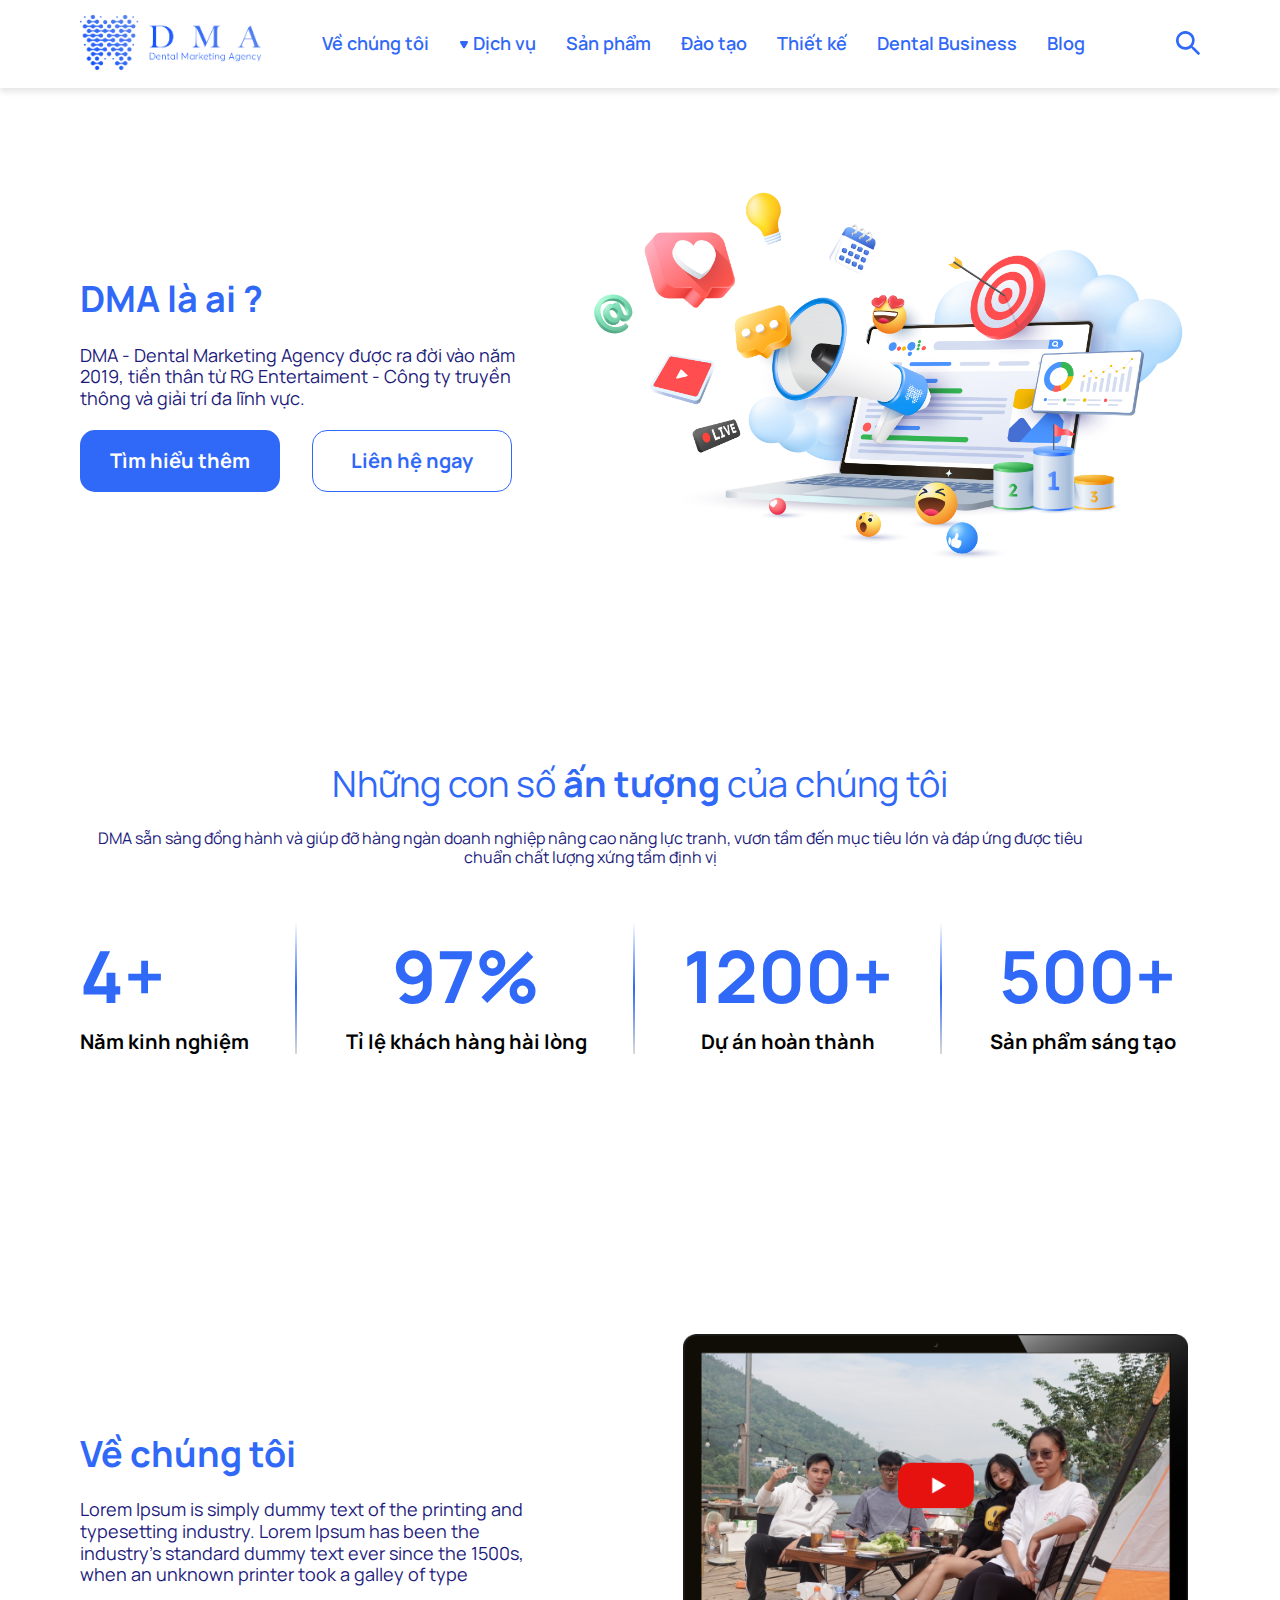
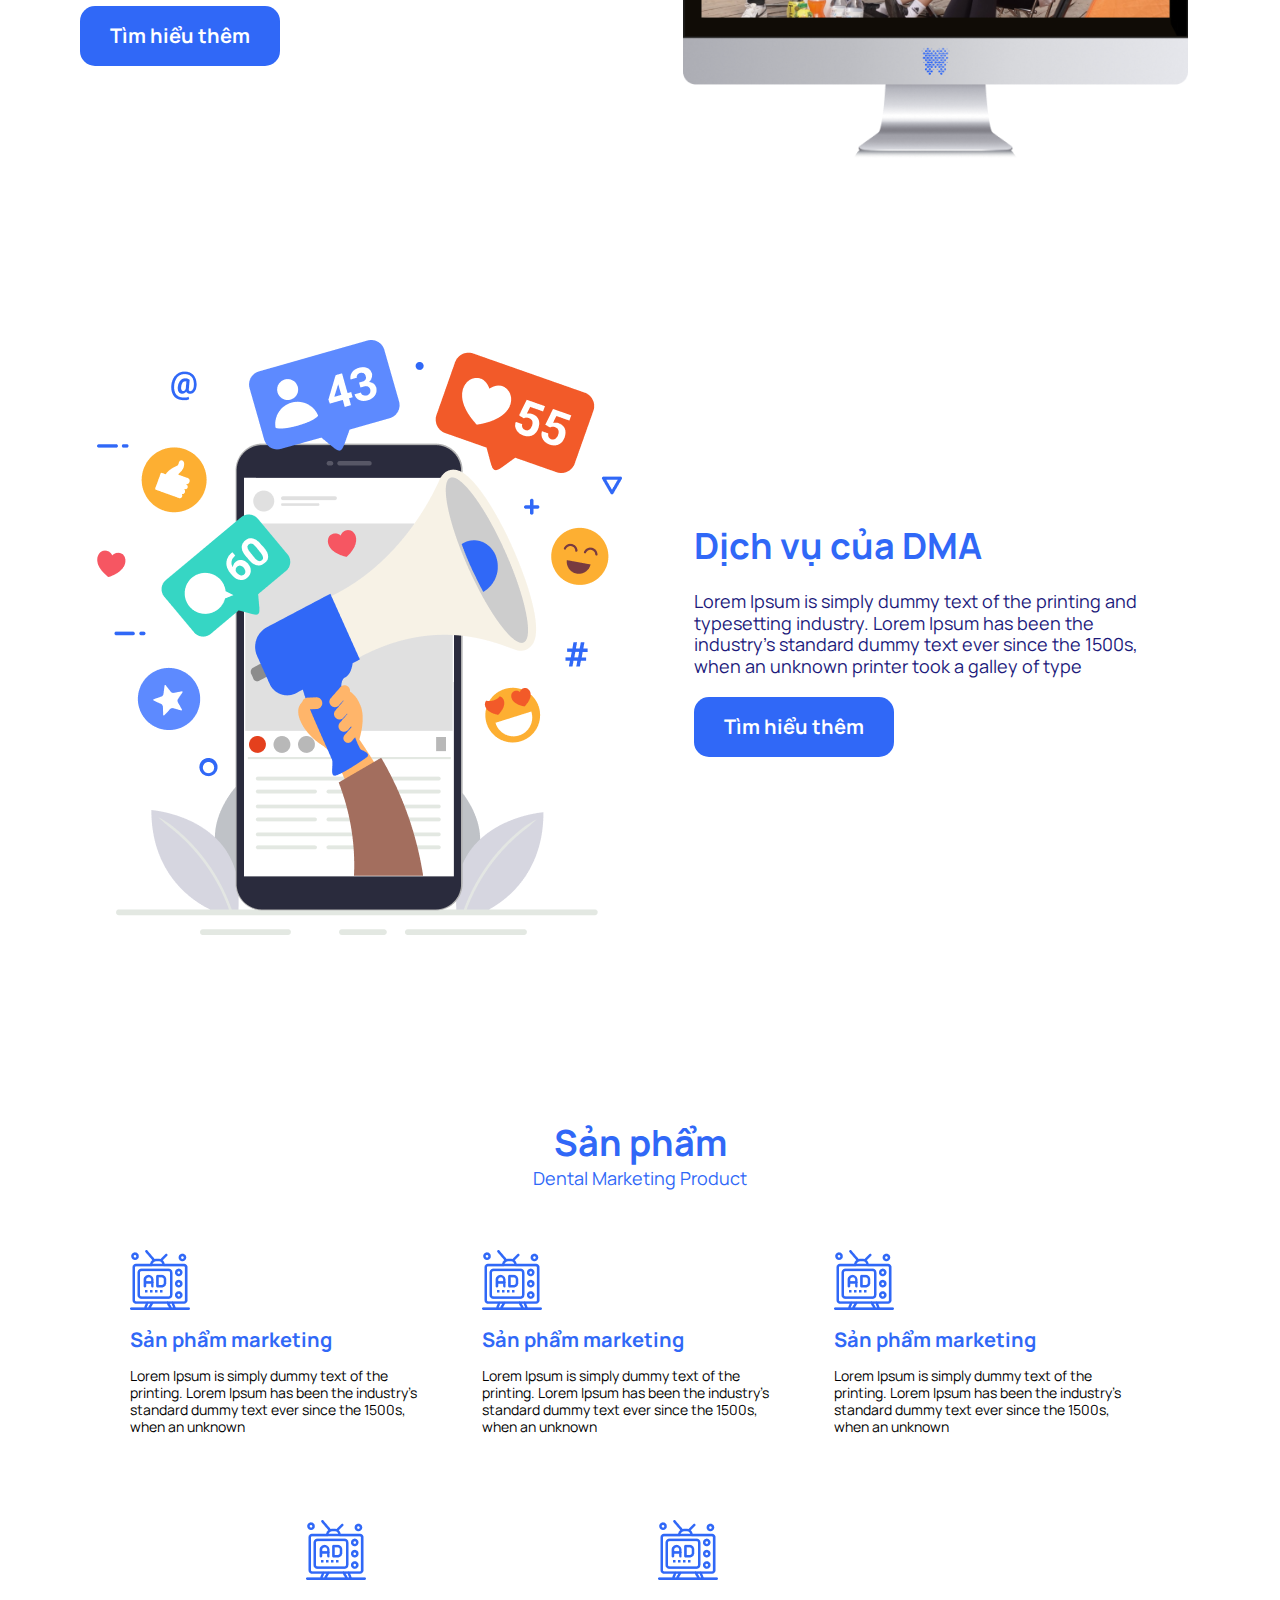
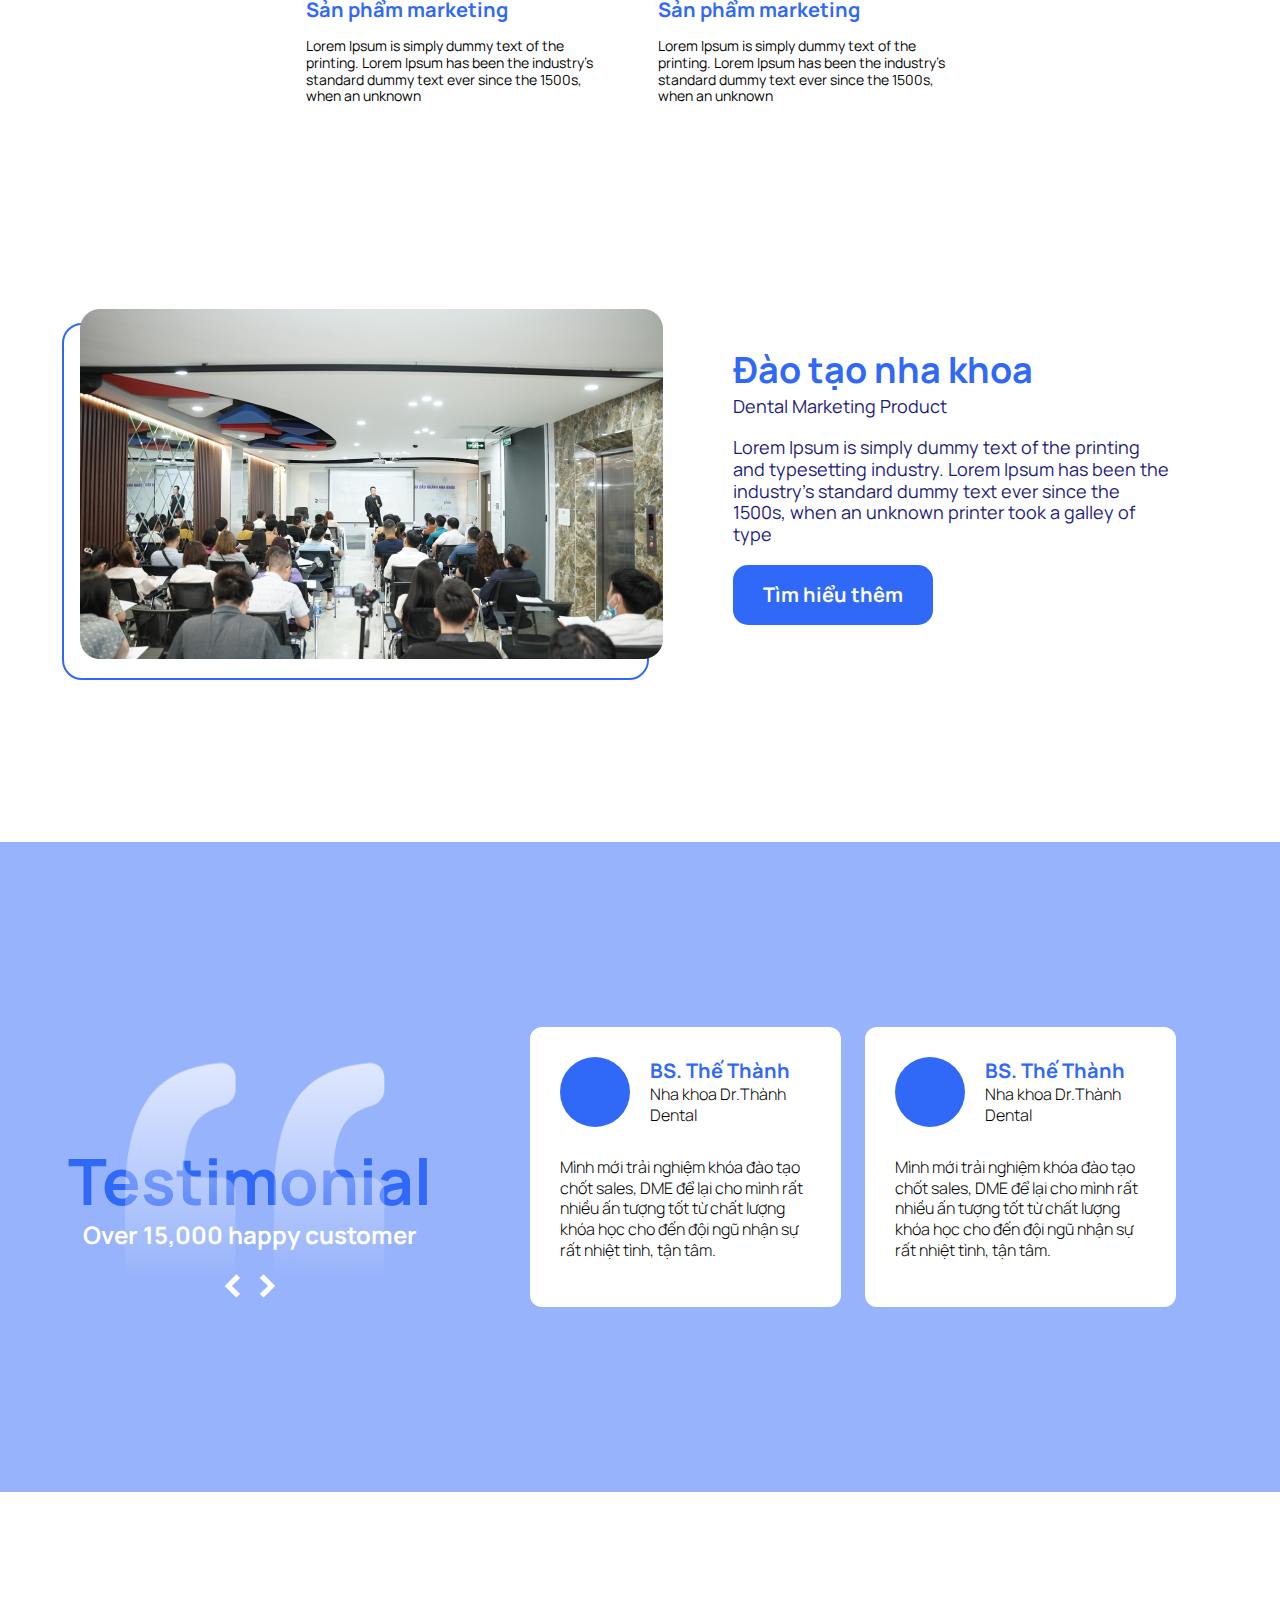
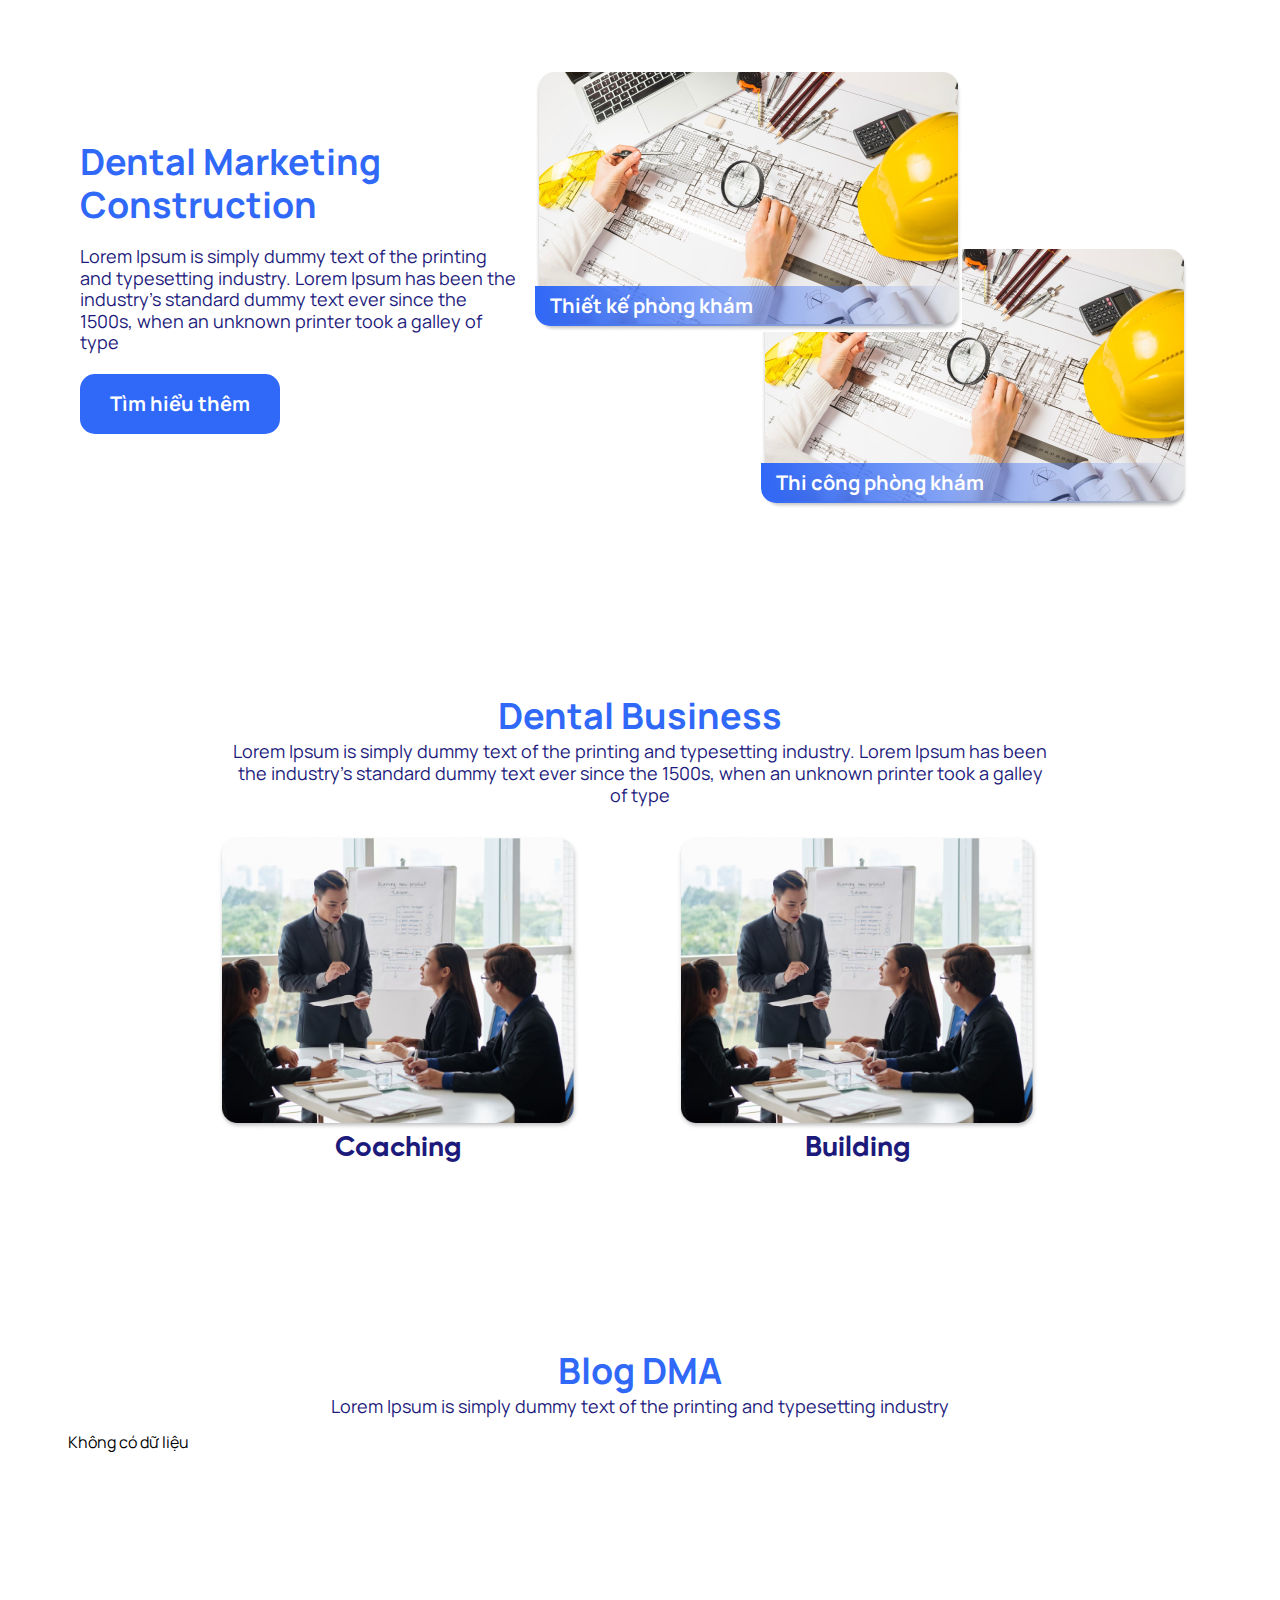
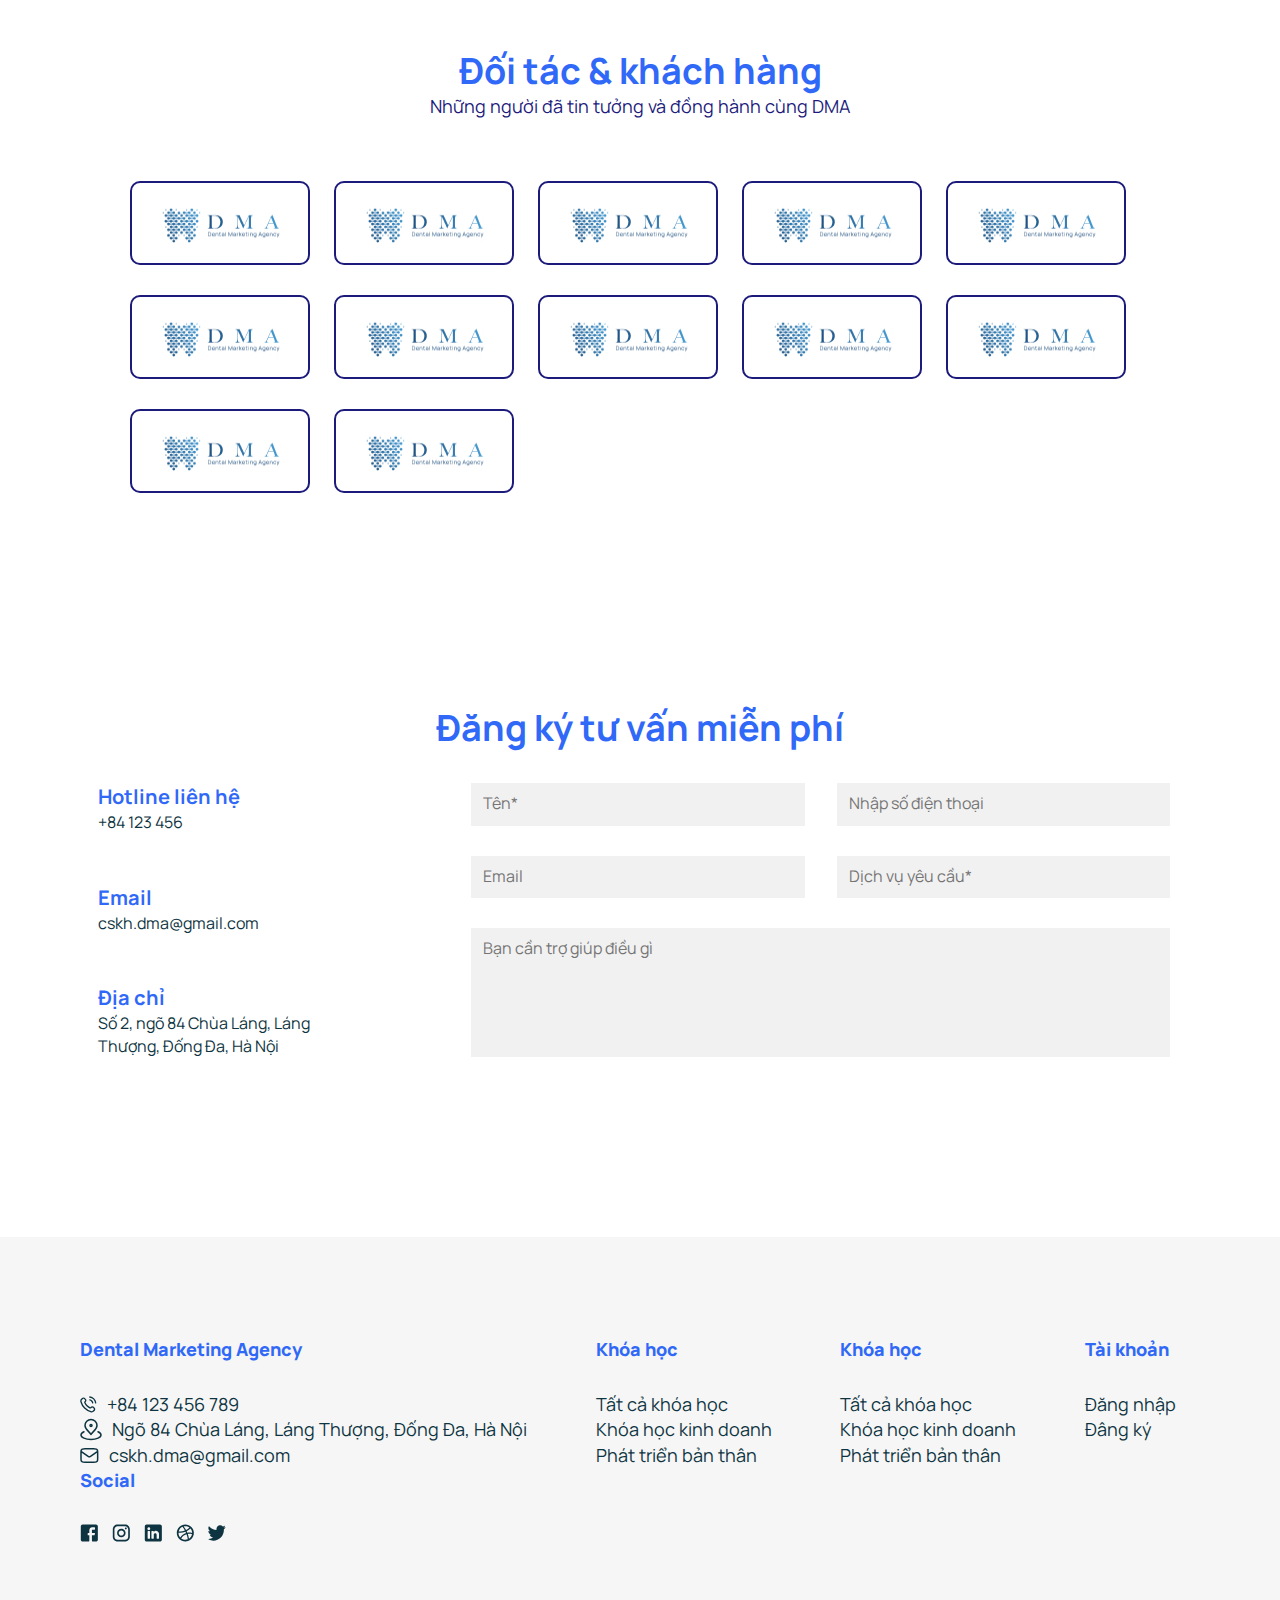
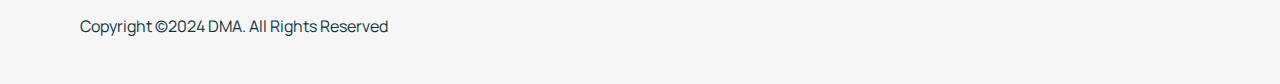
==== commit bc943e9c: "ghep api" ====
--- a/index.html
+++ b/index.html
@@ -4,7 +4,8 @@
 <head>
   <meta charset="UTF-8" />
   <meta name="viewport" content="width=device-width, initial-scale=1.0" />
-  <title>Document</title>
+  <link rel="icon" href="./images/img_partner.jpg" type="image/png">
+  <title>Trang chủ | Dental Marketing Agency</title>
   <link rel="stylesheet" href="./css/reset.css" />
   <link rel="stylesheet" href="./css/grid.css">
   <link rel="stylesheet" href="./css/base.css" />
@@ -30,7 +31,7 @@
             <ul class="menu">
               <label for="toggle" class="close-btn">&times;</label>
               <div class="col logo no-gutter">
-                <img src="./images/Logo.png" alt="logo" />
+                <a href="./index.html"><img src="./images/Logo.png" alt="logo" /></a>
               </div>
               <li class="list-menu__item"><a href="./about.html">Về chúng tôi</li></a>
               <li class="list-menu__item marker"><a href="./advise.html"><span>
@@ -50,7 +51,7 @@
             </ul>
           </div>
           <div class="col logo no-gutter">
-            <img src="./images/Logo.png" alt="logo" />
+            <a href="./index.html"><img src="./images/Logo.png" alt="logo" /></a>
           </div>
           <div class="col sm-0">
             <ul class="list-menu">
@@ -71,7 +72,7 @@
               <li class="list-menu__item"><a href="/blog.html"> Blog</li></a>
             </ul>
           </div>
-          
+
           <div class="col search sm-0">
             <div class="align-center row" style="margin: 0;height: 100%;">
               <span class="align-center">
@@ -89,7 +90,7 @@
     <!-- body -->
     <div class="body">
       <!-- Giới thiệu -->
-      <section class="introduce grid wide gutter-top">
+      <section class="introduce grid wide">
         <div class="row align-center">
           <div class="col left xs-12">
             <h2>DMA là ai ?</h2>
@@ -373,78 +374,7 @@
           <p>Lorem Ipsum is simply dummy text of the printing and typesetting industry</p>
         </div>
         <div class="row">
-          <div class="col xl-4 sm-6 xs-12 article">
-            <img src="./images/vp.png" alt="coaching">
-            <div>
-              <span>DMA</span>
-              <span class="row align-center">
-                <svg width="16" height="18" viewBox="0 0 18 20" fill="none" xmlns="http://www.w3.org/2000/svg">
-                  <path
-                    d="M17 19C17 17.6044 17 16.9067 16.8278 16.3389C16.44 15.0605 15.4395 14.06 14.1611 13.6722C13.5933 13.5 12.8956 13.5 11.5 13.5H6.5C5.10444 13.5 4.40665 13.5 3.83886 13.6722C2.56045 14.06 1.56004 15.0605 1.17224 16.3389C1 16.9067 1 17.6044 1 19M13.5 5.5C13.5 7.98528 11.4853 10 9 10C6.51472 10 4.5 7.98528 4.5 5.5C4.5 3.01472 6.51472 1 9 1C11.4853 1 13.5 3.01472 13.5 5.5Z"
-                    stroke="#1C1A7B" stroke-width="2" stroke-linecap="round" stroke-linejoin="round" />
-                </svg>
-                <span style="width: 10px;height: 1px;"></span>
-                Lorems</span>
-              <span class="row align-center">
-                <svg width="20" height="22" viewBox="0 0 20 22" fill="none" xmlns="http://www.w3.org/2000/svg">
-                  <path
-                    d="M19 9H1M14 1V5M6 1V5M8.5 13L10 12V17M8.75 17H11.25M5.8 21H14.2C15.8802 21 16.7202 21 17.362 20.673C17.9265 20.3854 18.3854 19.9265 18.673 19.362C19 18.7202 19 17.8802 19 16.2V7.8C19 6.11984 19 5.27976 18.673 4.63803C18.3854 4.07354 17.9265 3.6146 17.362 3.32698C16.7202 3 15.8802 3 14.2 3H5.8C4.11984 3 3.27976 3 2.63803 3.32698C2.07354 3.6146 1.6146 4.07354 1.32698 4.63803C1 5.27976 1 6.11984 1 7.8V16.2C1 17.8802 1 18.7202 1.32698 19.362C1.6146 19.9265 2.07354 20.3854 2.63803 20.673C3.27976 21 4.11984 21 5.8 21Z"
-                    stroke="#1C1A7B" stroke-width="2" stroke-linecap="round" stroke-linejoin="round" />
-                </svg>
-                <span style="width: 10px;height: 1px;"></span>
-                28/2/2024</span>
-            </div>
-            <h6>Khóa học “Chốt sale từ trái tim” của Ths.Bs. Nguyễn Văn Cường.</h6>
-            <p>Trồng răng implant all on 4 là giải pháp tối ưu dành cho người bị mất răng toàn hàm.</p>
-          </div>
-          <div class="col xl-4 sm-6 xs-12 article">
-            <img src="./images/vp.png" alt="coaching">
-            <div>
-              <span>DMA</span>
-              <span class="row align-center">
-                <svg width="16" height="18" viewBox="0 0 18 20" fill="none" xmlns="http://www.w3.org/2000/svg">
-                  <path
-                    d="M17 19C17 17.6044 17 16.9067 16.8278 16.3389C16.44 15.0605 15.4395 14.06 14.1611 13.6722C13.5933 13.5 12.8956 13.5 11.5 13.5H6.5C5.10444 13.5 4.40665 13.5 3.83886 13.6722C2.56045 14.06 1.56004 15.0605 1.17224 16.3389C1 16.9067 1 17.6044 1 19M13.5 5.5C13.5 7.98528 11.4853 10 9 10C6.51472 10 4.5 7.98528 4.5 5.5C4.5 3.01472 6.51472 1 9 1C11.4853 1 13.5 3.01472 13.5 5.5Z"
-                    stroke="#1C1A7B" stroke-width="2" stroke-linecap="round" stroke-linejoin="round" />
-                </svg>
-                <span style="width: 10px;height: 1px;"></span>
-                Lorems</span>
-              <span class="row align-center">
-                <svg width="20" height="22" viewBox="0 0 20 22" fill="none" xmlns="http://www.w3.org/2000/svg">
-                  <path
-                    d="M19 9H1M14 1V5M6 1V5M8.5 13L10 12V17M8.75 17H11.25M5.8 21H14.2C15.8802 21 16.7202 21 17.362 20.673C17.9265 20.3854 18.3854 19.9265 18.673 19.362C19 18.7202 19 17.8802 19 16.2V7.8C19 6.11984 19 5.27976 18.673 4.63803C18.3854 4.07354 17.9265 3.6146 17.362 3.32698C16.7202 3 15.8802 3 14.2 3H5.8C4.11984 3 3.27976 3 2.63803 3.32698C2.07354 3.6146 1.6146 4.07354 1.32698 4.63803C1 5.27976 1 6.11984 1 7.8V16.2C1 17.8802 1 18.7202 1.32698 19.362C1.6146 19.9265 2.07354 20.3854 2.63803 20.673C3.27976 21 4.11984 21 5.8 21Z"
-                    stroke="#1C1A7B" stroke-width="2" stroke-linecap="round" stroke-linejoin="round" />
-                </svg>
-                <span style="width: 10px;height: 1px;"></span>
-                28/2/2024</span>
-            </div>
-            <h6>Khóa học “Chốt sale từ trái tim” của Ths.Bs. Nguyễn Văn Cường.</h6>
-            <p>Trồng răng implant all on 4 là giải pháp tối ưu dành cho người bị mất răng toàn hàm.</p>
-          </div>
-          <div class="col xl-4 sm-6 xs-12 article">
-            <img src="./images/vp.png" alt="coaching">
-            <div>
-              <span>DMA</span>
-              <span class="row align-center">
-                <svg width="16" height="18" viewBox="0 0 18 20" fill="none" xmlns="http://www.w3.org/2000/svg">
-                  <path
-                    d="M17 19C17 17.6044 17 16.9067 16.8278 16.3389C16.44 15.0605 15.4395 14.06 14.1611 13.6722C13.5933 13.5 12.8956 13.5 11.5 13.5H6.5C5.10444 13.5 4.40665 13.5 3.83886 13.6722C2.56045 14.06 1.56004 15.0605 1.17224 16.3389C1 16.9067 1 17.6044 1 19M13.5 5.5C13.5 7.98528 11.4853 10 9 10C6.51472 10 4.5 7.98528 4.5 5.5C4.5 3.01472 6.51472 1 9 1C11.4853 1 13.5 3.01472 13.5 5.5Z"
-                    stroke="#1C1A7B" stroke-width="2" stroke-linecap="round" stroke-linejoin="round" />
-                </svg>
-                <span style="width: 10px;height: 1px;"></span>
-                Lorems</span>
-              <span class="row align-center">
-                <svg width="20" height="22" viewBox="0 0 20 22" fill="none" xmlns="http://www.w3.org/2000/svg">
-                  <path
-                    d="M19 9H1M14 1V5M6 1V5M8.5 13L10 12V17M8.75 17H11.25M5.8 21H14.2C15.8802 21 16.7202 21 17.362 20.673C17.9265 20.3854 18.3854 19.9265 18.673 19.362C19 18.7202 19 17.8802 19 16.2V7.8C19 6.11984 19 5.27976 18.673 4.63803C18.3854 4.07354 17.9265 3.6146 17.362 3.32698C16.7202 3 15.8802 3 14.2 3H5.8C4.11984 3 3.27976 3 2.63803 3.32698C2.07354 3.6146 1.6146 4.07354 1.32698 4.63803C1 5.27976 1 6.11984 1 7.8V16.2C1 17.8802 1 18.7202 1.32698 19.362C1.6146 19.9265 2.07354 20.3854 2.63803 20.673C3.27976 21 4.11984 21 5.8 21Z"
-                    stroke="#1C1A7B" stroke-width="2" stroke-linecap="round" stroke-linejoin="round" />
-                </svg>
-                <span style="width: 10px;height: 1px;"></span>
-                28/2/2024</span>
-            </div>
-            <h6>Khóa học “Chốt sale từ trái tim” của Ths.Bs. Nguyễn Văn Cường.</h6>
-            <p>Trồng răng implant all on 4 là giải pháp tối ưu dành cho người bị mất răng toàn hàm.</p>
-          </div>
+          <p class=".no-data">Không có dữ liệu</p>
         </div>
       </section>
       <!-- End blog DMA -->
@@ -611,6 +541,66 @@
       </footer>
     </div>
   </div>
+  <script type="module">
+    import { TOKEN, URL, formatDate } from "./js/contants.js";
+
+    fetch(URL + "/api/posts?filters[category][id][$eq]=3", {
+      method: "GET",
+      headers: {
+        Authorization: `Bearer ${TOKEN}`,
+      },
+    })
+      .then((response) => {
+        if (!response.ok) {
+          throw new Error(`HTTP error! Status: ${response.status}`);
+        }
+        return response.json();
+      })
+      .then(res => {
+        if (res && res.data) {
+          const { data } = res;
+          console.log(data);
+          const listBlogElement = document.querySelector('.blog .row')
+          console.log(listBlogElement);
+
+          if (data && data.length > 0) {
+            listBlogElement.innerHTML = data.map(blog => {
+              const { attributes } = blog
+              return `
+              <div class="col xl-4 sm-6 xs-12 article">
+                <img src="${attributes?.imageUrl}" alt="anh sau rang" onerror="this.onerror=null; this.src='../images/no-image.png';">
+                <div>
+                  <span style='background-color:${attributes?.type === 1 ? "var(--primary-color)" : "#9F0A1C"
+                    }'>${attributes?.type === 1 ? "DMA" : "DME"}</span>
+                  <span class="row align-center">
+                    <svg width="16" height="18" viewBox="0 0 18 20" fill="none" xmlns="http://www.w3.org/2000/svg">
+                      <path
+                        d="M17 19C17 17.6044 17 16.9067 16.8278 16.3389C16.44 15.0605 15.4395 14.06 14.1611 13.6722C13.5933 13.5 12.8956 13.5 11.5 13.5H6.5C5.10444 13.5 4.40665 13.5 3.83886 13.6722C2.56045 14.06 1.56004 15.0605 1.17224 16.3389C1 16.9067 1 17.6044 1 19M13.5 5.5C13.5 7.98528 11.4853 10 9 10C6.51472 10 4.5 7.98528 4.5 5.5C4.5 3.01472 6.51472 1 9 1C11.4853 1 13.5 3.01472 13.5 5.5Z"
+                        stroke="#1C1A7B" stroke-width="2" stroke-linecap="round" stroke-linejoin="round" />
+                    </svg>
+                    <span style="width: 10px;height: 1px;"></span>
+                    ${attributes?.author || "Unknown Author"}</span>
+                    <span class="row align-center">
+                      <svg width="20" height="22" viewBox="0 0 20 22" fill="none" xmlns="http://www.w3.org/2000/svg">
+                        <path
+                          d="M19 9H1M14 1V5M6 1V5M8.5 13L10 12V17M8.75 17H11.25M5.8 21H14.2C15.8802 21 16.7202 21 17.362 20.673C17.9265 20.3854 18.3854 19.9265 18.673 19.362C19 18.7202 19 17.8802 19 16.2V7.8C19 6.11984 19 5.27976 18.673 4.63803C18.3854 4.07354 17.9265 3.6146 17.362 3.32698C16.7202 3 15.8802 3 14.2 3H5.8C4.11984 3 3.27976 3 2.63803 3.32698C2.07354 3.6146 1.6146 4.07354 1.32698 4.63803C1 5.27976 1 6.11984 1 7.8V16.2C1 17.8802 1 18.7202 1.32698 19.362C1.6146 19.9265 2.07354 20.3854 2.63803 20.673C3.27976 21 4.11984 21 5.8 21Z"
+                          stroke="#1C1A7B" stroke-width="2" stroke-linecap="round" stroke-linejoin="round" />
+                      </svg>
+                      <span style="width: 10px;height: 1px;"></span>
+                      ${formatDate(attributes?.createdAt)}</span>
+                </div>
+                <h6><a href="blog-detail.html?id=${attributes?.id}">${attributes?.title || "Untitled Post"
+                }</a></h6>
+                <p class='limited-text'>${attributes?.description || "No description available."}</p>
+            </div>
+            `
+            }).join("")
+          }
+        }
+      })
+      .catch(error => console.error("Error:", error)); 
+  </script>
+
 </body>
 
 </html>--- a/css/grid.css
+++ b/css/grid.css
@@ -1,7 +1,4 @@
-.container {
-  width: 1320px;
-  margin: 0 auto;
-}
+
 .container-fluid {
   width: 100%;
 }
@@ -14,7 +11,7 @@
 .wide {
   max-width: 1400px;
   margin: 0 auto;
-  width: 1320px;
+  width: var(--width-container);
 }
 .row {
   display: flex;
@@ -351,8 +348,6 @@
     flex: 0 0 100%;
     max-width: 100%;
   }
-
-  .lg-0,
   .lg-1,
   .lg-2,
   .lg-3,
--- a/css/base.css
+++ b/css/base.css
@@ -2,6 +2,7 @@
   --primary-color: rgb(48, 104, 247);
   --text-color: #1c1a7b;
   --second-color-text: #0e3441;
+  --width-container: 1320px;
 }
 
 @font-face {
@@ -14,7 +15,12 @@
   src: url("../fonts/SVNGilroy\ Light.otf") format("truetype");
   font-weight: normal;
 }
-
+.limited-text {
+  overflow: hidden;
+  display: -webkit-box;
+  -webkit-box-orient: vertical;
+  -webkit-line-clamp: 3;
+}
 .mr-1 {
   margin-right: 8px;
 }
@@ -31,16 +37,15 @@
   margin-right: 32px;
 }
 
-.gutter-top{
-  margin-top: 200px!important;
+.gutter-top {
+  margin-top: 200px !important;
 }
 
 .btn {
-  width: 220px;
   border-radius: 15px;
   font-weight: bold;
   font-size: 24px;
-  padding: 20px 0;
+  padding: 20px 27px;
   line-height: 1;
   cursor: pointer;
   border: none;
@@ -54,7 +59,7 @@
 .btn--default {
   color: var(--primary-color);
   background-color: #fff;
-  border-color: var(--primary-color);
+  border: 1px solid var(--primary-color);
 }
 .frame {
   position: relative;
@@ -96,7 +101,7 @@
   padding: 2rem 0;
   box-shadow: 0 4px 6px rgba(0, 0, 0, 0.1);
 }
-.header .logo > img {
+.header .logo > a img {
   height: 55px;
 }
 
@@ -189,7 +194,7 @@
 }
 /* ---------------------------------------------article-------------------------------------------- */
 .article > div {
-  margin: 20px 0;
+  margin: 10px 0;
   display: flex;
   align-items: center;
 }
@@ -206,12 +211,21 @@
   font-size: 20px;
   color: var(--text-color);
   line-height: 1.2;
+  overflow: hidden;
+  display: -webkit-box;
+  -webkit-box-orient: vertical;
+  -webkit-line-clamp: 2;
 }
 .article p {
   font-weight: 400;
   font-size: 16px;
   color: var(--text-color);
   line-height: 1.2;
+  overflow: hidden;
+  display: -webkit-box;
+  -webkit-box-orient: vertical;
+  -webkit-line-clamp: 3;
+  text-overflow: ellipsis;
 }
 .article div > span:first-child {
   font-weight: bold;
@@ -334,10 +348,11 @@
 }
 
 .social-network {
-  position: absolute;
+  position: fixed;
   right: 0;
   top: 0;
-  transform: translate(calc(100% + 50px), -40px);
+  transform: translate(-100px, 150px);
+  z-index: 1000000;
 }
 
 .social-network img {
@@ -423,7 +438,7 @@
   line-height: 1.2;
 }
 
-.grid.partner{
+.grid.partner {
   margin-top: 200px;
 }
 .partner .title {
@@ -451,8 +466,44 @@
   height: 80px;
 }
 
+.no-data {
+  background-color: transparent !important;
+  font-size: 16px !important;
+  color: #000 !important;
+  font-weight: 400 !important;
+  min-height: 200px !important;
+}
+#content{
+  visibility: hidden;
+}
+.loading {
+  position: fixed;
+  top: 50%;
+  left: 50%;
+  transform: translate(50%, -50%);
+  width: 48px;
+  height: 48px;
+  border: 5px solid #fff;
+  border-bottom-color: var(--primary-color);
+  border-radius: 50%;
+  display: inline-block;
+  box-sizing: border-box;
+  animation: rotation .5s linear infinite;
+}
+
+@keyframes rotation {
+  0% {
+    transform: rotate(0deg);
+  }
+  100% {
+    transform: rotate(360deg);
+  }
+}
 /* ---------------------------------responsive---------------------------------- */
 @media screen and (max-width: 1599px) {
+  .gutter-top {
+    margin-top: 180px !important;
+  }
   .header {
     padding: 15px 0;
   }
@@ -484,9 +535,14 @@
     font-size: 7.2rem;
   }
 }
+@media screen and (max-width: 1399px) {
+  .social-network {
+    display: none;
+  }
+}
 @media screen and (max-width: 1199px) {
-  .gutter-top{
-    margin-top: 150px!important;
+  .gutter-top {
+    margin-top: 150px !important;
   }
   .header {
     padding: 12px 0;
@@ -528,7 +584,8 @@
     font-size: 1.4rem;
     width: auto;
   }
-  .grid.indicators,.grid.partner {
+  .grid.indicators,
+  .grid.partner {
     margin-top: 10rem;
     margin-bottom: 10rem;
   }
@@ -541,6 +598,10 @@
     font-size: 2rem;
   }
 
+  .social-network {
+    display: none;
+  }
+
   .register .info p {
     font-size: 1.6rem;
   }
@@ -555,8 +616,8 @@
 }
 
 @media screen and (max-width: 991px) {
-  .gutter-top{
-    margin-top: 120px!important;
+  .gutter-top {
+    margin-top: 120px !important;
   }
   .header .grid > .row img {
     height: 50px;
@@ -575,22 +636,32 @@
     width: 16px;
     height: 16px;
   }
+  .article h6,
+  .article h6 > a {
+    font-size: 1.6rem;
+  }
   .article > div > span {
-    margin-right: 20px;
-    font-size: 14px;
-  }
-  .article .row .col div > span svg {
-    width: 14px;
-    height: 14px;
-  }
-
+    margin-right: 15px;
+    font-size: 12px;
+  }
+
+  .article > div > span > svg {
+    width: 12px;
+    height: 12px;
+  }
+  .article > div > span > span {
+    width: 4px !important;
+  }
   .indicators h3 {
     font-size: 2.8rem;
   }
-  .indicators p {
+  .indicators p,
+  .article p,
+  .news .center > div > p {
     font-size: 1.3rem;
-  }
-  
+    margin-top: 1rem;
+  }
+
   .indicators .number {
     margin: 2.5rem 0;
   }
@@ -656,8 +727,8 @@
 }
 
 @media screen and (max-width: 767px) {
-  .gutter-top{
-    margin-top: 100px!important;
+  .gutter-top {
+    margin-top: 100px !important;
   }
   .header .logo {
     flex: 1;
@@ -670,6 +741,12 @@
   .article > div {
     justify-content: space-between;
   }
+  .sm-12.article > div {
+    justify-content: flex-start;
+  }
+  .sm-12.article > div > span {
+    margin-right: 16px;
+  }
   .article > div > span {
     margin-right: 0;
   }
@@ -708,14 +785,16 @@
   }
 }
 @media screen and (max-width: 575px) {
-  .gutter-top{
-    margin-top: 80px!important;
-  }
-  
-  .indicators p{
-    font-size: 1rem;
-  }
-  
+  .gutter-top {
+    margin-top: 80px !important;
+  }
+  .indicators h3 {
+    font-size: 2rem;
+  }
+  .indicators p {
+    font-size: 1.2rem;
+  }
+
   .indicators .number h3 {
     font-size: 2rem;
   }
@@ -751,6 +830,12 @@
     margin-bottom: 2rem;
     padding: 0;
   }
+  .xs-12.article > div {
+    justify-content: flex-start;
+  }
+  .xs-12.article > div > span {
+    margin-right: 16px;
+  }
   footer {
     margin-top: 10rem;
     padding-top: 5rem;
--- a/css/index.css
+++ b/css/index.css
@@ -1,6 +1,10 @@
 /*-------------------------------------------------- body---------------------------------------------- */
 .grid.introduce {
   position: relative;
+}
+
+section:first-child {
+  margin-top: 10rem;
 }
 
 .introduce .left {
@@ -286,9 +290,6 @@
 }
 
 @media screen and (max-width: 1399px) {
-  .social-network {
-    display: none;
-  }
 }
 
 @media screen and (max-width: 1199px) {
@@ -382,7 +383,6 @@
   .blog .row {
     margin-top: 0;
   }
-  
 }
 @media screen and (max-width: 991px) {
   .introduce .left h2,
@@ -393,7 +393,8 @@
   .left p,
   .products .title span,
   .training .title span,
-  .title p,.products .prd p {
+  .title p,
+  .products .prd p {
     font-size: 1.3rem;
   }
 
@@ -495,7 +496,6 @@
   .blog .row .col p {
     font-size: 13px;
   }
-  
 }
 @media screen and (max-width: 767px) {
   .left p,
@@ -516,7 +516,7 @@
   .testimonial .wide {
     width: 540px;
   }
-  .testimonial > .row{
+  .testimonial > .row {
     flex-direction: column;
     align-items: center;
   }
@@ -544,7 +544,7 @@
   .business .col h6 {
     font-size: 2rem;
   }
-  
+
   input,
   textarea {
     font-size: 1.3rem;
@@ -555,9 +555,14 @@
   .left p,
   .products .title span,
   .training .title span,
-  .title p {
-    margin: 1rem 0;
-  }
+  .title p,
+  .products .prd p {
+    font-size: 1.2rem;
+  }
+  .wrap__check__list img{
+    width: 1.4rem;
+  }
+ 
   .introduce .left {
     text-align: center;
     order: 2;
@@ -573,6 +578,8 @@
   }
   .introduce .right img {
     width: 80%;
+    max-height: 200px;
+    object-fit: contain;
   }
   .products .prd {
     padding: 15px;
@@ -589,6 +596,7 @@
   }
   .training > .row {
     flex-direction: column;
+    cursor: pointer;
   }
 
   .frame {
@@ -642,5 +650,4 @@
   .business .col {
     width: 48%;
   }
-  
-}
+}
